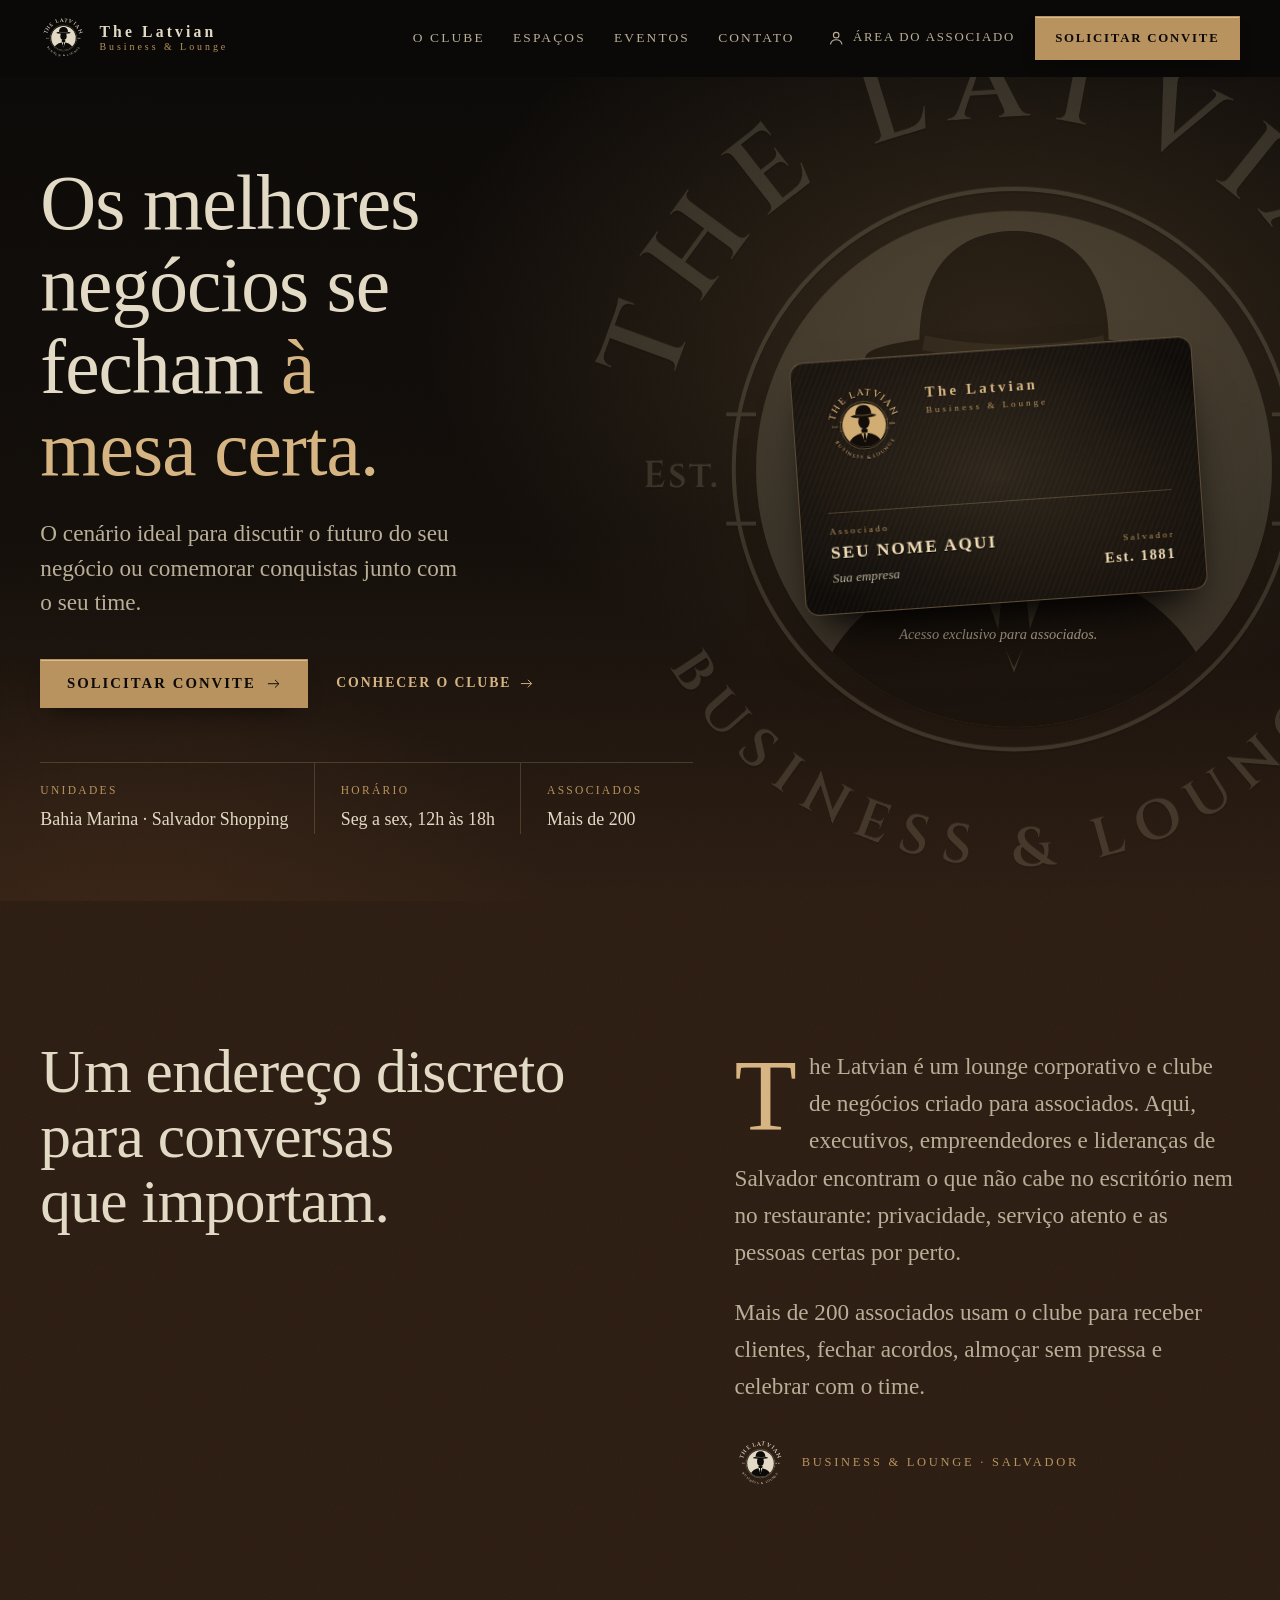
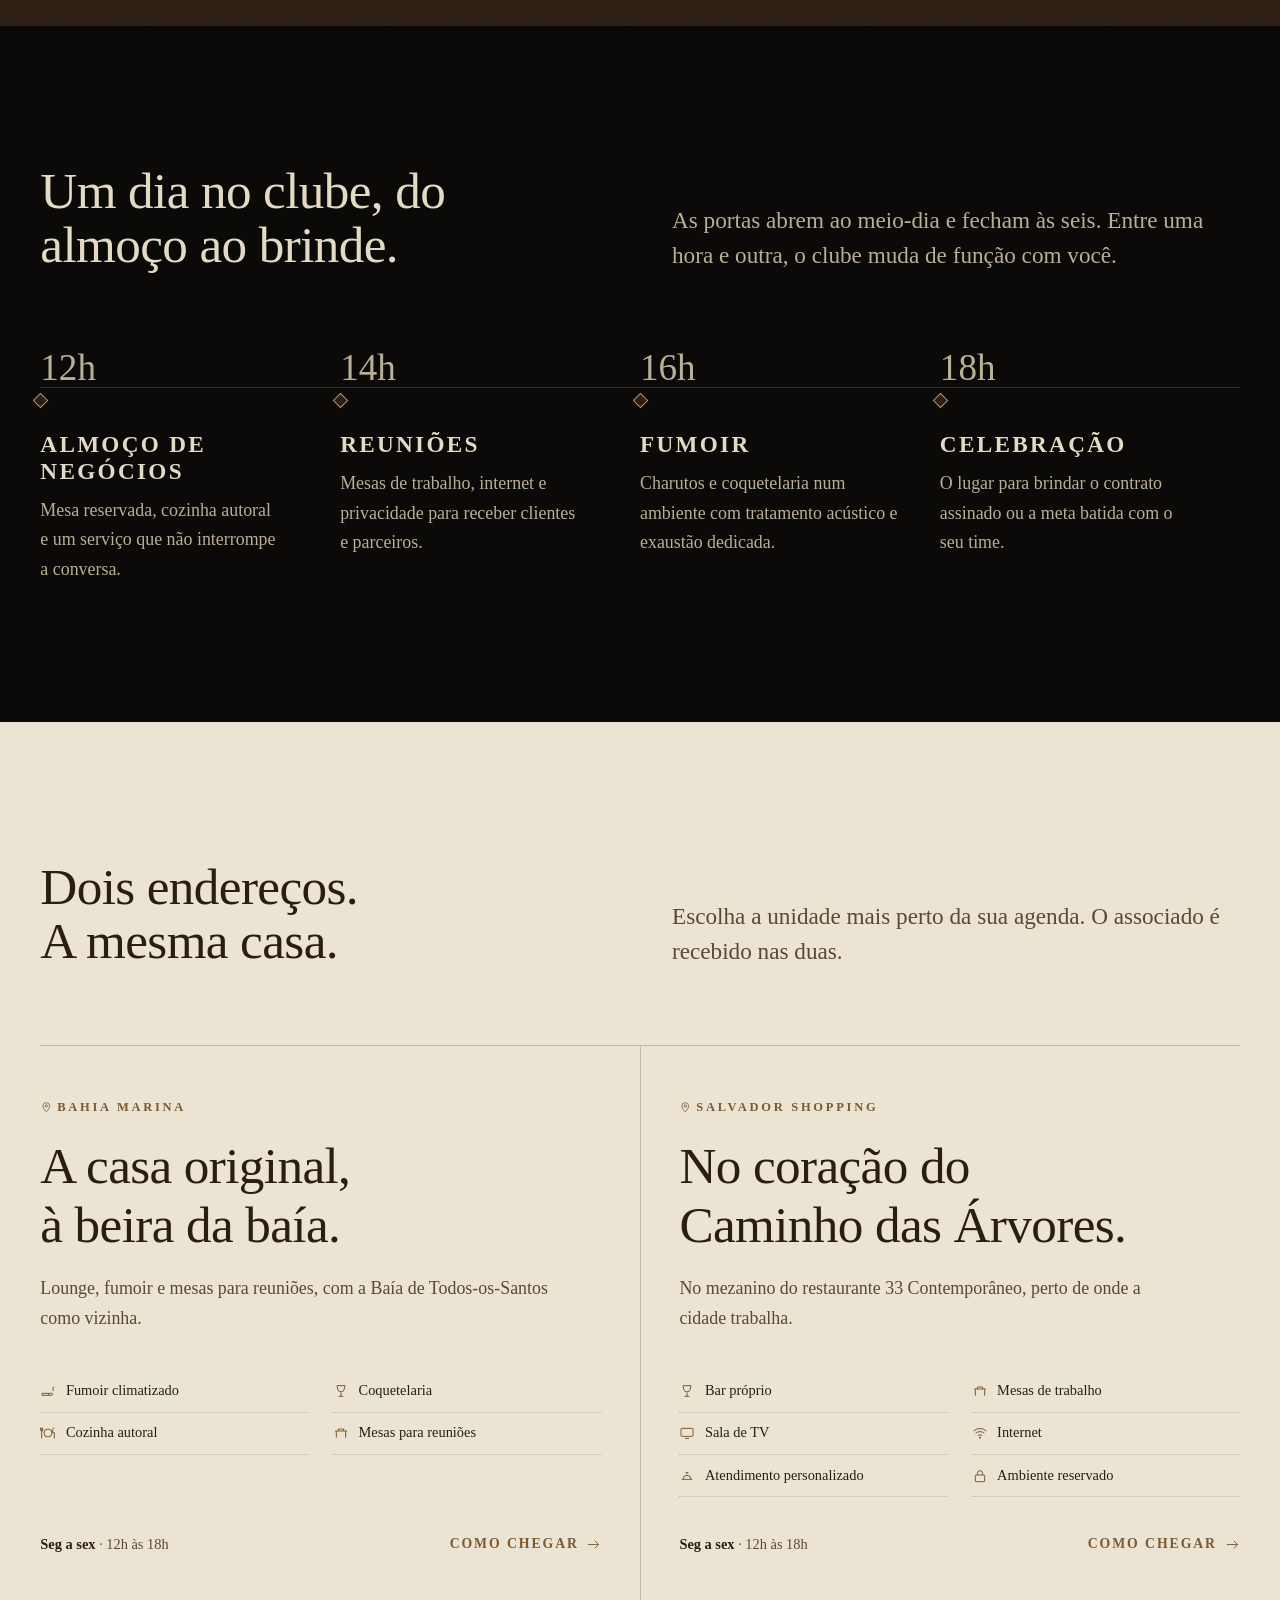
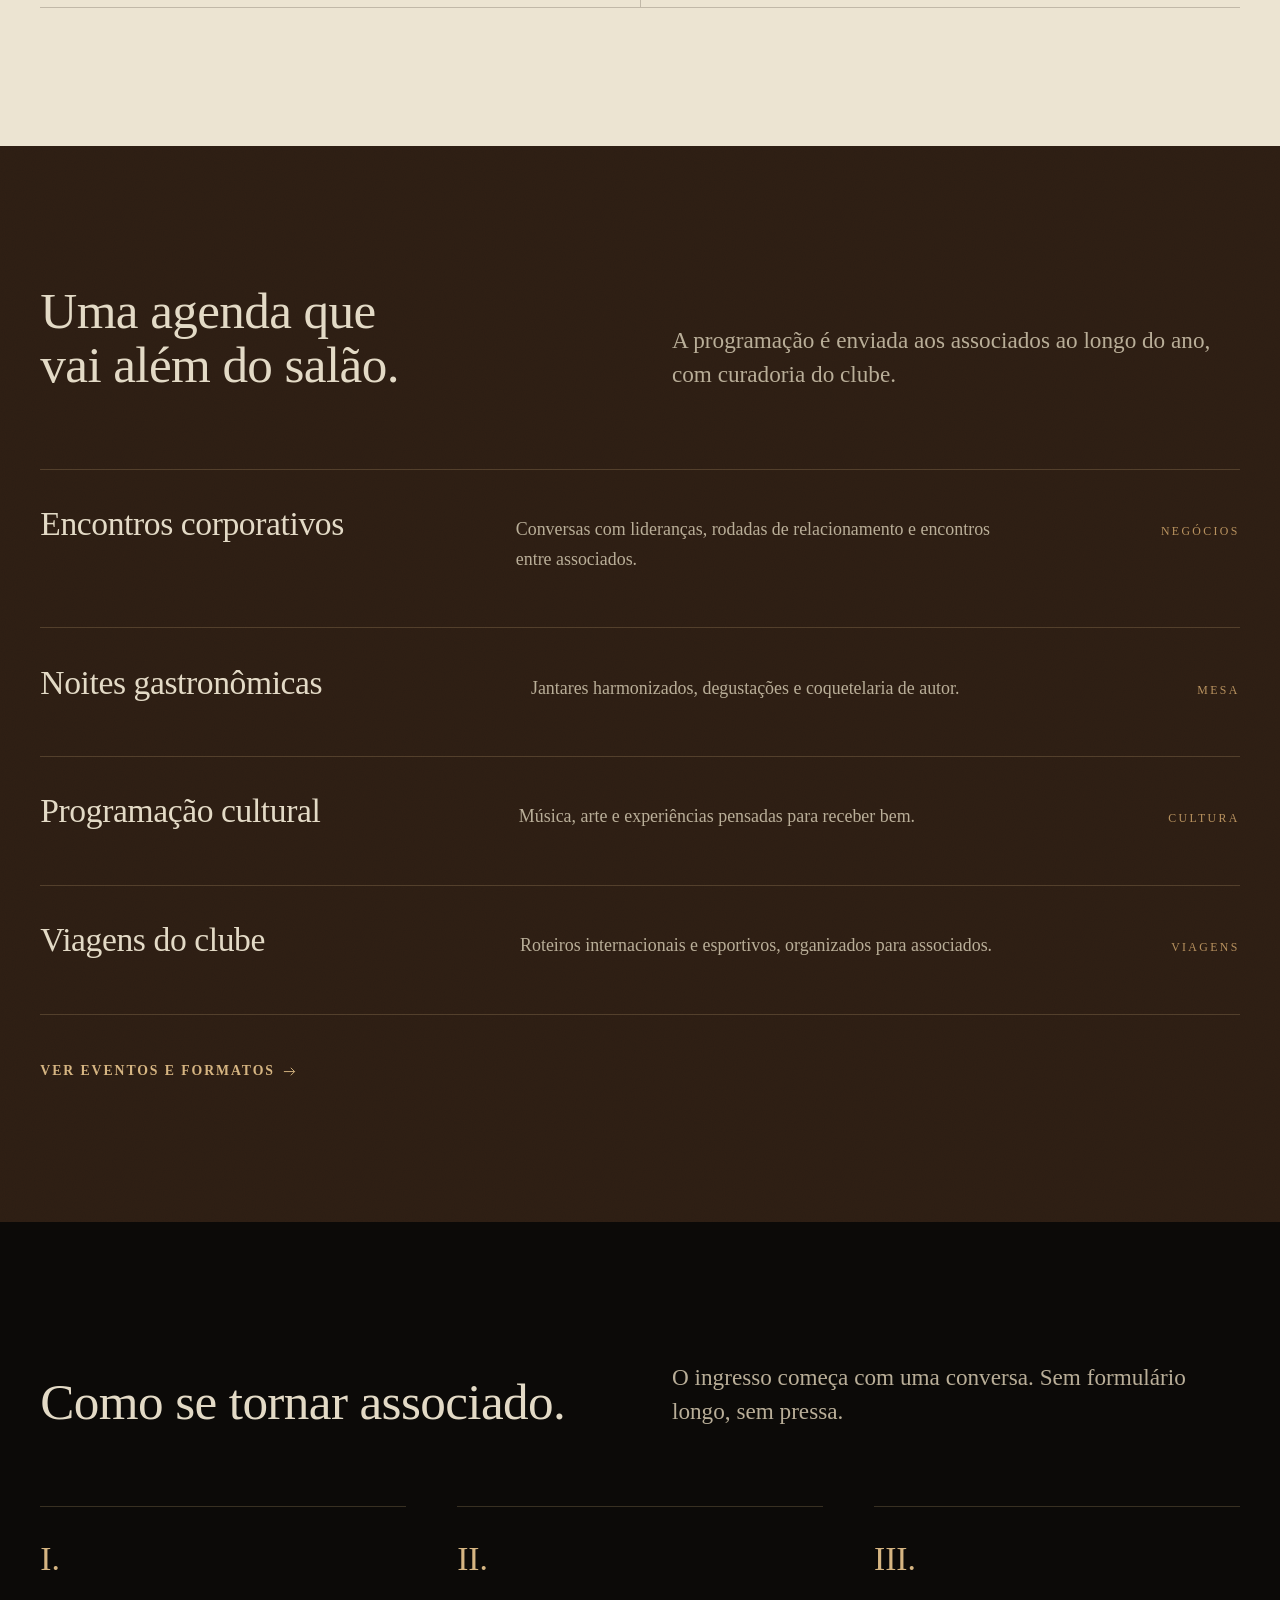
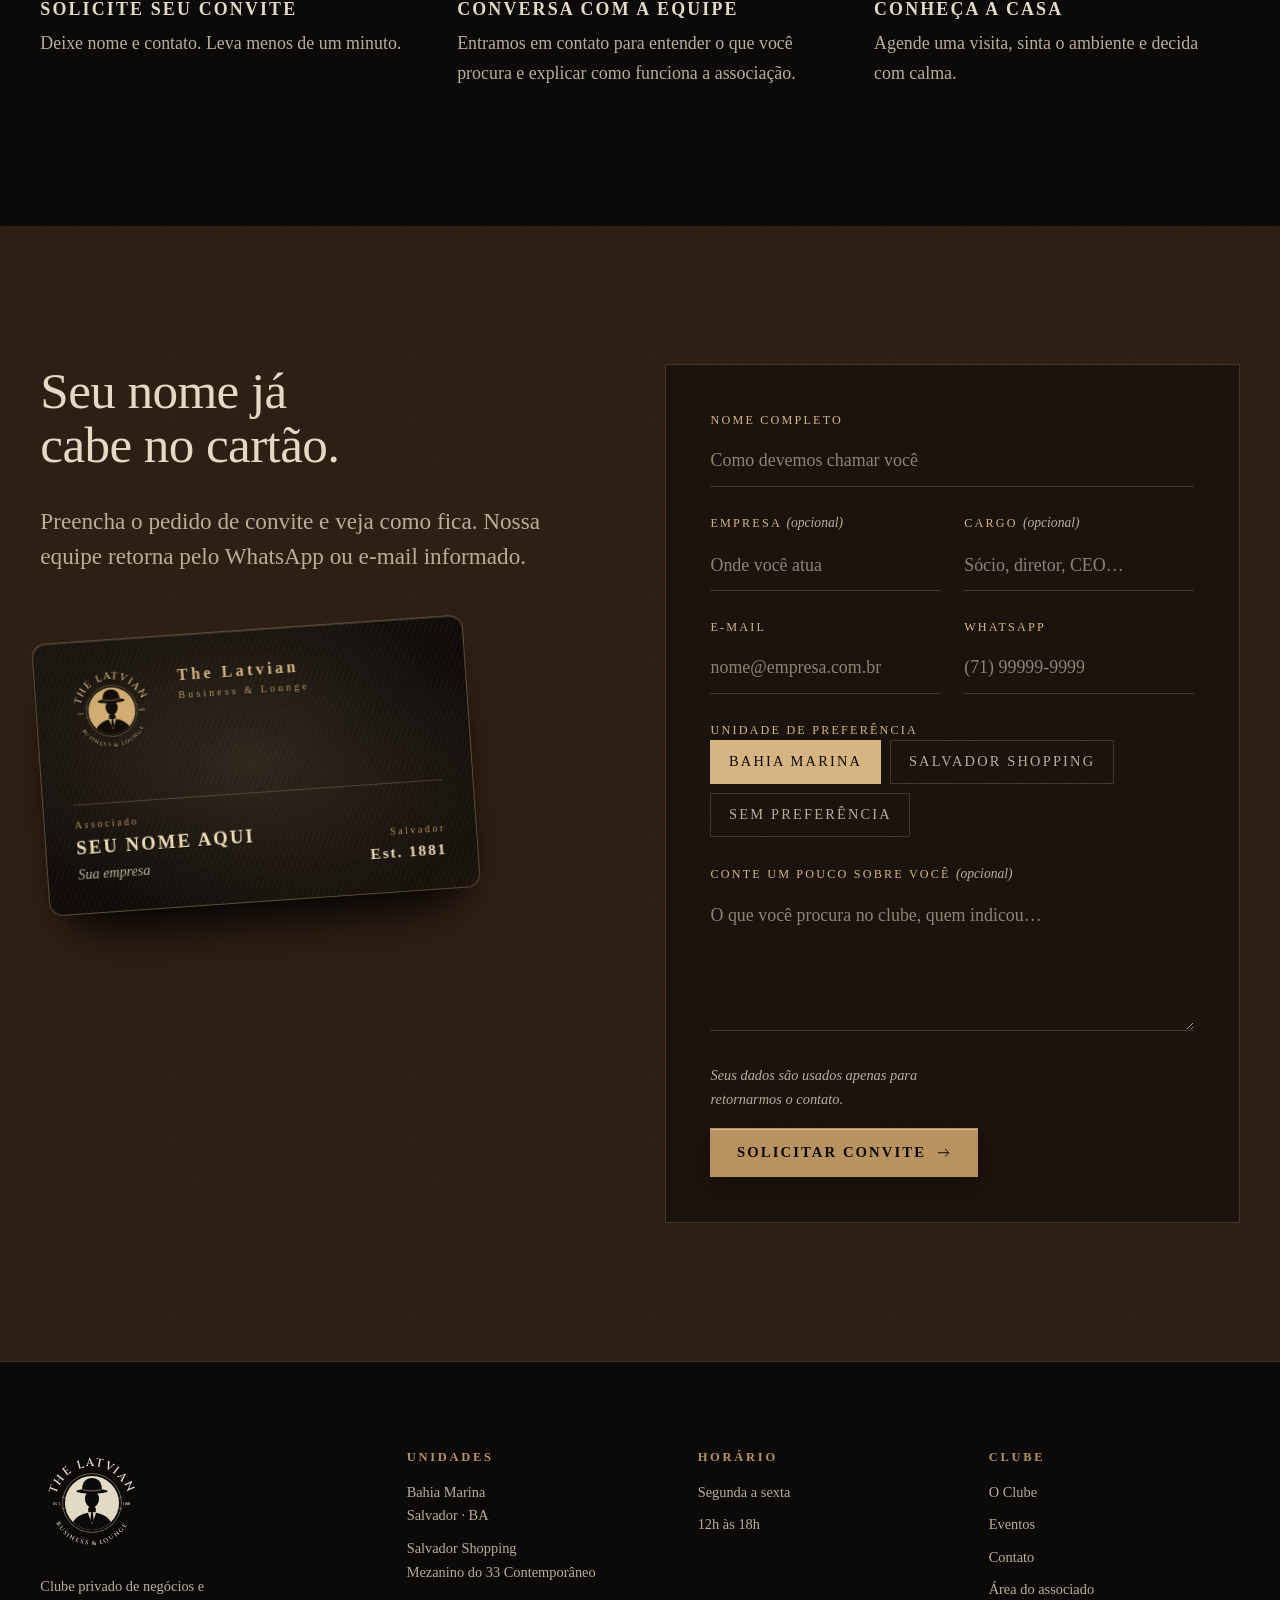
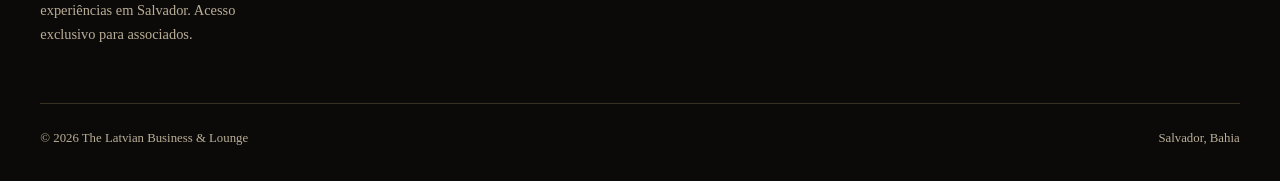
==== site/index.html @ c06d7a4c "Redesign completo do site The Latvian Site estático em site/ (Início, O Clube, Eventos, Contato, 404" ====
<!doctype html>
<html lang="pt-BR">
<head>
<meta charset="utf-8">
<meta name="viewport" content="width=device-width, initial-scale=1">
<title>The Latvian — Business & Lounge | Clube de negócios em Salvador</title>
<meta name="description" content="Clube privado de negócios e experiências em Salvador. Reuniões, almoços, fumoir e eventos com curadoria, na Bahia Marina e no Salvador Shopping.">
<meta name="theme-color" content="#0c0a08">
<meta property="og:title" content="The Latvian — Business & Lounge | Clube de negócios em Salvador">
<meta property="og:description" content="Clube privado de negócios e experiências em Salvador. Reuniões, almoços, fumoir e eventos com curadoria, na Bahia Marina e no Salvador Shopping.">
<meta property="og:type" content="website">
<meta property="og:locale" content="pt_BR">
<link rel="icon" href="assets/img/favicon.svg" type="image/svg+xml">
<link rel="preload" href="assets/fonts/libre-caslon-display-latin-400-normal.woff2" as="font" type="font/woff2" crossorigin>
<link rel="preload" href="assets/fonts/libre-caslon-text-latin-400-normal.woff2" as="font" type="font/woff2" crossorigin>
<link rel="preload" href="assets/fonts/cinzel-latin-500-normal.woff2" as="font" type="font/woff2" crossorigin>
<link rel="stylesheet" href="assets/css/style.css">
<script src="assets/js/main.js" defer></script>
</head>
<body data-page="inicio">
<a class="skip-link" href="#conteudo">Pular para o conteúdo</a>
<header class="site-header">
  <div class="wrap">
    <a class="brand" href="index.html" aria-label="The Latvian — página inicial">
      <img src="assets/img/emblem.svg" alt="" width="46" height="46">
      <span>The Latvian<small>Business &amp; Lounge</small></span>
    </a>
    <nav class="nav" aria-label="Principal">
      <a href="clube.html">O Clube</a>
      <a href="clube.html#espacos">Espaços</a>
      <a href="eventos.html">Eventos</a>
      <a href="contato.html">Contato</a>
    </nav>
    <div class="header-actions">
      <a class="member-link" href="contato.html?assunto=associado" data-member-link><svg viewBox="0 0 24 24" fill="none" stroke="currentColor" stroke-width="1.5" aria-hidden="true"><circle cx="12" cy="8" r="3.6"/><path d="M4.5 20c.8-3.8 3.8-6 7.5-6s6.7 2.2 7.5 6"/></svg>Área do associado</a>
      <a class="btn" href="index.html#convite">Solicitar convite</a>
    </div>
    <button class="menu-toggle" type="button" aria-controls="mobile-menu" aria-expanded="false" data-menu-open><svg viewBox="0 0 24 24" fill="none" stroke="currentColor" stroke-width="1.5" aria-hidden="true"><path d="M3 7h18M3 12h18M3 17h18"/></svg><span class="visually-hidden">Abrir menu</span></button>
  </div>
</header>
<div class="mobile-menu" id="mobile-menu" role="dialog" aria-modal="true" aria-label="Menu" hidden>
  <div class="mobile-menu__top">
    <a class="brand" href="index.html"><img src="assets/img/emblem.svg" alt="" width="46" height="46"><span>The Latvian<small>Business &amp; Lounge</small></span></a>
    <button class="menu-toggle" type="button" style="display:inline-flex" data-menu-close><svg viewBox="0 0 24 24" fill="none" stroke="currentColor" stroke-width="1.5" aria-hidden="true"><path d="M5 5l14 14M19 5L5 19"/></svg><span class="visually-hidden">Fechar menu</span></button>
  </div>
  <nav aria-label="Principal (móvel)">
    <a href="index.html" aria-current="page">Início</a>
    <a href="clube.html">O Clube</a>
    <a href="clube.html#espacos">Espaços</a>
    <a href="eventos.html">Eventos</a>
    <a href="contato.html">Contato</a>
  </nav>
  <a class="btn" href="index.html#convite">Solicitar convite</a>
  <a class="member-link" href="contato.html?assunto=associado" data-member-link><svg viewBox="0 0 24 24" fill="none" stroke="currentColor" stroke-width="1.5" aria-hidden="true"><circle cx="12" cy="8" r="3.6"/><path d="M4.5 20c.8-3.8 3.8-6 7.5-6s6.7 2.2 7.5 6"/></svg>Área do associado</a>
</div>
<main id="conteudo">

<section class="hero grain" aria-labelledby="hero-title">
  <img class="hero__seal" src="assets/img/emblem.svg" alt="" width="992" height="992">
  <div class="wrap">
    <div>
      <h1 id="hero-title">Os melhores negócios se fecham <em>à mesa certa.</em></h1>
      <p class="hero__lede">O cenário ideal para discutir o futuro do seu negócio ou comemorar conquistas junto com o seu time.</p>
      <div class="hero__actions">
        <a class="btn" href="#convite">Solicitar convite <svg viewBox="0 0 24 24" fill="none" stroke="currentColor" stroke-width="1.5" aria-hidden="true"><path d="M3 12h17M14 6l6 6-6 6"/></svg></a>
        <a class="link-arrow" href="clube.html">Conhecer o clube <svg viewBox="0 0 24 24" fill="none" stroke="currentColor" stroke-width="1.5" aria-hidden="true"><path d="M3 12h17M14 6l6 6-6 6"/></svg></a>
      </div>
      <dl class="facts">
        <div><dt>Unidades</dt><dd>Bahia Marina · Salvador Shopping</dd></div>
        <div><dt>Horário</dt><dd>Seg a sex, 12h às 18h</dd></div>
        <div><dt>Associados</dt><dd>Mais de 200</dd></div>
      </dl>
    </div>
    <figure class="hero__object">
      <div class="card-stage">
  <div class="member-card" aria-hidden="true">
    <div class="member-card__inner">
      <img class="member-card__emblem" src="assets/img/emblem-brass.svg" alt="" width="120" height="120">
      <div class="member-card__house">The Latvian<small>Business &amp; Lounge</small></div>
      <div class="member-card__holder">
        <div>
          <span class="member-card__label">Associado</span>
          <span class="member-card__name">Seu nome aqui</span>
          <span class="member-card__company">Sua empresa</span>
        </div>
        <div class="member-card__since"><span class="member-card__label">Salvador</span><strong>Est. 1881</strong></div>
      </div>
    </div>
  </div>
</div>
      <figcaption>Acesso exclusivo para associados.</figcaption>
    </figure>
  </div>
</section>

<section class="section tobacco grain" aria-labelledby="clube-title">
  <div class="wrap manifesto reveal">
    <h2 id="clube-title">Um endereço discreto para conversas que importam.</h2>
    <div class="manifesto__body">
      <p>The Latvian é um lounge corporativo e clube de negócios criado para associados. Aqui, executivos, empreendedores e lideranças de Salvador encontram o que não cabe no escritório nem no restaurante: privacidade, serviço atento e as pessoas certas por perto.</p>
      <p>Mais de 200 associados usam o clube para receber clientes, fechar acordos, almoçar sem pressa e celebrar com o time.</p>
      <div class="manifesto__sign"><img src="assets/img/emblem.svg" alt="" width="52" height="52">Business &amp; Lounge · Salvador</div>
    </div>
  </div>
</section>

<section class="section day" aria-labelledby="dia-title">
  <div class="wrap">
    <div class="section-head reveal">
      <h2 id="dia-title">Um dia no clube, do almoço ao brinde.</h2>
      <p>As portas abrem ao meio-dia e fecham às seis. Entre uma hora e outra, o clube muda de função com você.</p>
    </div>
    <ol class="day__ruler">
      <li class="day__hour">
        <span class="day__time">12h</span><span class="day__tick" aria-hidden="true"></span>
        <h3>Almoço de negócios</h3>
        <p>Mesa reservada, cozinha autoral e um serviço que não interrompe a conversa.</p>
      </li>
      <li class="day__hour">
        <span class="day__time">14h</span><span class="day__tick" aria-hidden="true"></span>
        <h3>Reuniões</h3>
        <p>Mesas de trabalho, internet e privacidade para receber clientes e parceiros.</p>
      </li>
      <li class="day__hour">
        <span class="day__time">16h</span><span class="day__tick" aria-hidden="true"></span>
        <h3>Fumoir</h3>
        <p>Charutos e coquetelaria num ambiente com tratamento acústico e exaustão dedicada.</p>
      </li>
      <li class="day__hour">
        <span class="day__time">18h</span><span class="day__tick" aria-hidden="true"></span>
        <h3>Celebração</h3>
        <p>O lugar para brindar o contrato assinado ou a meta batida com o seu time.</p>
      </li>
    </ol>
  </div>
</section>

<section class="section paper" id="espacos" aria-labelledby="espacos-title">
  <div class="wrap">
    <div class="section-head reveal">
      <h2 id="espacos-title">Dois endereços. A mesma casa.</h2>
      <p>Escolha a unidade mais perto da sua agenda. O associado é recebido nas duas.</p>
    </div>
    <div class="venues reveal">
      <article class="venue">
        <span class="venue__place"><svg viewBox="0 0 24 24" fill="none" stroke="currentColor" stroke-width="1.5" aria-hidden="true" style="display:inline;width:1em;vertical-align:-.15em;margin-right:.35em"><path d="M12 21s-6.5-6.2-6.5-11.3a6.5 6.5 0 0113 0C18.5 14.8 12 21 12 21z"/><circle cx="12" cy="9.7" r="2.3"/></svg>Bahia Marina</span>
        <h3>A casa original, à beira da baía.</h3>
        <p>Lounge, fumoir e mesas para reuniões, com a Baía de Todos-os-Santos como vizinha.</p>
        <ul>
          <li><svg viewBox="0 0 24 24" fill="none" stroke="currentColor" stroke-width="1.5" aria-hidden="true"><path d="M3 15.5h14.5a1.5 1.5 0 010 3H3z"/><path d="M13 15.5v3M20.5 12c0-1.5-1.5-1.8-1.5-3.2S20.5 7 20.5 5.5"/></svg>Fumoir climatizado</li>
          <li><svg viewBox="0 0 24 24" fill="none" stroke="currentColor" stroke-width="1.5" aria-hidden="true"><path d="M6 4h12l-1.2 5.5a4.9 4.9 0 01-9.6 0z"/><path d="M12 14.5V20M8.5 20h7"/></svg>Coquetelaria</li>
          <li><svg viewBox="0 0 24 24" fill="none" stroke="currentColor" stroke-width="1.5" aria-hidden="true"><circle cx="12" cy="12" r="6"/><path d="M2.5 4v6.5M2.5 10.5V20M1 4v4a1.5 1.5 0 003 0V4M21.5 4c-1.6 0-2.5 2-2.5 5v2.5h2.5V20"/></svg>Cozinha autoral</li>
          <li><svg viewBox="0 0 24 24" fill="none" stroke="currentColor" stroke-width="1.5" aria-hidden="true"><path d="M3 9h18M5 9v10M19 9v10M8 9V6h8v3"/></svg>Mesas para reuniões</li>
        </ul>
        <div class="venue__meta">
          <span class="venue__hours"><strong>Seg a sex</strong> · 12h às 18h</span>
          <a class="link-arrow" href="https://www.google.com/maps/search/?api=1&amp;query=Bahia+Marina+Salvador" target="_blank" rel="noopener">Como chegar <svg viewBox="0 0 24 24" fill="none" stroke="currentColor" stroke-width="1.5" aria-hidden="true"><path d="M3 12h17M14 6l6 6-6 6"/></svg></a>
        </div>
      </article>
      <article class="venue">
        <span class="venue__place"><svg viewBox="0 0 24 24" fill="none" stroke="currentColor" stroke-width="1.5" aria-hidden="true" style="display:inline;width:1em;vertical-align:-.15em;margin-right:.35em"><path d="M12 21s-6.5-6.2-6.5-11.3a6.5 6.5 0 0113 0C18.5 14.8 12 21 12 21z"/><circle cx="12" cy="9.7" r="2.3"/></svg>Salvador Shopping</span>
        <h3>No coração do Caminho das Árvores.</h3>
        <p>No mezanino do restaurante 33 Contemporâneo, perto de onde a cidade trabalha.</p>
        <ul>
          <li><svg viewBox="0 0 24 24" fill="none" stroke="currentColor" stroke-width="1.5" aria-hidden="true"><path d="M6 4h12l-1.2 5.5a4.9 4.9 0 01-9.6 0z"/><path d="M12 14.5V20M8.5 20h7"/></svg>Bar próprio</li>
          <li><svg viewBox="0 0 24 24" fill="none" stroke="currentColor" stroke-width="1.5" aria-hidden="true"><path d="M3 9h18M5 9v10M19 9v10M8 9V6h8v3"/></svg>Mesas de trabalho</li>
          <li><svg viewBox="0 0 24 24" fill="none" stroke="currentColor" stroke-width="1.5" aria-hidden="true"><rect x="3" y="5" width="18" height="12" rx="1"/><path d="M9 20h6"/></svg>Sala de TV</li>
          <li><svg viewBox="0 0 24 24" fill="none" stroke="currentColor" stroke-width="1.5" aria-hidden="true"><path d="M2.5 9a14 14 0 0119 0M5.5 12.5a9.5 9.5 0 0113 0M8.7 16a5 5 0 016.6 0"/><circle cx="12" cy="19" r=".9" fill="currentColor"/></svg>Internet</li>
          <li><svg viewBox="0 0 24 24" fill="none" stroke="currentColor" stroke-width="1.5" aria-hidden="true"><path d="M4 17h16M6 17a6 6 0 0112 0M12 9V7M10 7h4"/></svg>Atendimento personalizado</li>
          <li><svg viewBox="0 0 24 24" fill="none" stroke="currentColor" stroke-width="1.5" aria-hidden="true"><rect x="5" y="10.5" width="14" height="10" rx="1"/><path d="M8 10.5V8a4 4 0 018 0v2.5"/></svg>Ambiente reservado</li>
        </ul>
        <div class="venue__meta">
          <span class="venue__hours"><strong>Seg a sex</strong> · 12h às 18h</span>
          <a class="link-arrow" href="https://www.google.com/maps/search/?api=1&amp;query=Salvador+Shopping+33+Contempor%C3%A2neo" target="_blank" rel="noopener">Como chegar <svg viewBox="0 0 24 24" fill="none" stroke="currentColor" stroke-width="1.5" aria-hidden="true"><path d="M3 12h17M14 6l6 6-6 6"/></svg></a>
        </div>
      </article>
    </div>
  </div>
</section>

<section class="section tobacco grain" aria-labelledby="eventos-title">
  <div class="wrap">
    <div class="section-head reveal">
      <h2 id="eventos-title">Uma agenda que vai além do salão.</h2>
      <p>A programação é enviada aos associados ao longo do ano, com curadoria do clube.</p>
    </div>
    <ul class="programme reveal">
      <li><h3>Encontros corporativos</h3><p>Conversas com lideranças, rodadas de relacionamento e encontros entre associados.</p><span class="programme__mark">Negócios</span></li>
      <li><h3>Noites gastronômicas</h3><p>Jantares harmonizados, degustações e coquetelaria de autor.</p><span class="programme__mark">Mesa</span></li>
      <li><h3>Programação cultural</h3><p>Música, arte e experiências pensadas para receber bem.</p><span class="programme__mark">Cultura</span></li>
      <li><h3>Viagens do clube</h3><p>Roteiros internacionais e esportivos, organizados para associados.</p><span class="programme__mark">Viagens</span></li>
    </ul>
    <p style="margin-top:2.5rem"><a class="link-arrow" href="eventos.html">Ver eventos e formatos <svg viewBox="0 0 24 24" fill="none" stroke="currentColor" stroke-width="1.5" aria-hidden="true"><path d="M3 12h17M14 6l6 6-6 6"/></svg></a></p>
  </div>
</section>

<section class="section" aria-labelledby="associar-title">
  <div class="wrap">
    <div class="section-head reveal">
      <h2 id="associar-title">Como se tornar associado.</h2>
      <p>O ingresso começa com uma conversa. Sem formulário longo, sem pressa.</p>
    </div>
    <ol class="steps reveal">
      <li><h3>Solicite seu convite</h3><p>Deixe nome e contato. Leva menos de um minuto.</p></li>
      <li><h3>Conversa com a equipe</h3><p>Entramos em contato para entender o que você procura e explicar como funciona a associação.</p></li>
      <li><h3>Conheça a casa</h3><p>Agende uma visita, sinta o ambiente e decida com calma.</p></li>
    </ol>
  </div>
</section>

<section class="section tobacco grain" id="convite" aria-labelledby="form-title">
  <div class="wrap invite">
    <div class="invite__aside">
      <h2 id="form-title">Seu nome já cabe no cartão.</h2>
      <p>Preencha o pedido de convite e veja como fica. Nossa equipe retorna pelo WhatsApp ou e-mail informado.</p>
      <div class="card-stage">
  <div class="member-card" aria-hidden="true">
    <div class="member-card__inner">
      <img class="member-card__emblem" src="assets/img/emblem-brass.svg" alt="" width="120" height="120">
      <div class="member-card__house">The Latvian<small>Business &amp; Lounge</small></div>
      <div class="member-card__holder">
        <div>
          <span class="member-card__label">Associado</span>
          <span class="member-card__name" data-card-name>Seu nome aqui</span>
          <span class="member-card__company" data-card-company>Sua empresa</span>
        </div>
        <div class="member-card__since"><span class="member-card__label">Salvador</span><strong>Est. 1881</strong></div>
      </div>
    </div>
  </div>
</div>
    </div>
    <form class="form" data-invite-form  novalidate aria-labelledby="form-title">
        <div class="field field--full">
          <label for="f-nome">Nome completo</label>
          <input id="f-nome" name="nome" type="text" autocomplete="name" required maxlength="80" placeholder="Como devemos chamar você" aria-describedby="e-nome">
          <p class="field__error" id="e-nome" aria-live="polite"></p>
        </div>
        <div class="field">
          <label for="f-empresa">Empresa <span class="optional">(opcional)</span></label>
          <input id="f-empresa" name="empresa" type="text" autocomplete="organization" maxlength="80" placeholder="Onde você atua" aria-describedby="e-empresa">
          <p class="field__error" id="e-empresa" aria-live="polite"></p>
        </div>
        <div class="field">
          <label for="f-cargo">Cargo <span class="optional">(opcional)</span></label>
          <input id="f-cargo" name="cargo" type="text" autocomplete="organization-title" maxlength="60" placeholder="Sócio, diretor, CEO…" aria-describedby="e-cargo">
          <p class="field__error" id="e-cargo" aria-live="polite"></p>
        </div>
        <div class="field">
          <label for="f-email">E-mail</label>
          <input id="f-email" name="email" type="email" autocomplete="email" required maxlength="120" placeholder="nome@empresa.com.br" aria-describedby="e-email">
          <p class="field__error" id="e-email" aria-live="polite"></p>
        </div>
        <div class="field">
          <label for="f-whatsapp">WhatsApp</label>
          <input id="f-whatsapp" name="whatsapp" type="tel" inputmode="tel" autocomplete="tel-national" required placeholder="(71) 99999-9999" aria-describedby="e-whatsapp">
          <p class="field__error" id="e-whatsapp" aria-live="polite"></p>
        </div>
        
        <fieldset class="field field--full choices">
          <legend>Unidade de preferência</legend>
          <div class="choices__row">
            <label class="choice"><input type="radio" name="unidade" value="Bahia Marina" checked><span>Bahia Marina</span></label>
            <label class="choice"><input type="radio" name="unidade" value="Salvador Shopping"><span>Salvador Shopping</span></label>
            <label class="choice"><input type="radio" name="unidade" value="Sem preferência"><span>Sem preferência</span></label>
          </div>
        </fieldset>
        <div class="field field--full">
          <label for="f-mensagem">Conte um pouco sobre você <span class="optional">(opcional)</span></label>
          <textarea id="f-mensagem" name="mensagem" rows="4" maxlength="1200" placeholder="O que você procura no clube, quem indicou…"></textarea>
        </div>
        <p class="form__status" role="status" tabindex="-1" hidden></p>
        <div class="form__foot">
          <p class="form__note">Seus dados são usados apenas para retornarmos o contato.</p>
          <button class="btn" type="submit"><span>Solicitar convite</span><svg viewBox="0 0 24 24" fill="none" stroke="currentColor" stroke-width="1.5" aria-hidden="true"><path d="M3 12h17M14 6l6 6-6 6"/></svg></button>
        </div>
      </form>
  </div>
</section>
</main>
<footer class="site-footer">
  <div class="wrap">
    <div class="footer-grid">
      <div class="footer-brand">
        <img src="assets/img/emblem.svg" alt="The Latvian — Business &amp; Lounge" width="104" height="104">
        <p>Clube privado de negócios e experiências em Salvador. Acesso exclusivo para associados.</p>
      </div>
      <div>
        <h2>Unidades</h2>
        <ul>
          <li>Bahia Marina<br>Salvador · BA</li>
          <li>Salvador Shopping<br>Mezanino do 33 Contemporâneo</li>
        </ul>
      </div>
      <div>
        <h2>Horário</h2>
        <ul>
          <li>Segunda a sexta</li>
          <li>12h às 18h</li>
        </ul>
      </div>
      <div>
        <h2>Clube</h2>
        <ul>
          <li><a href="clube.html">O Clube</a></li>
          <li><a href="eventos.html">Eventos</a></li>
          <li><a href="contato.html">Contato</a></li>
          <li><a href="contato.html?assunto=associado" data-member-link>Área do associado</a></li>
        </ul>
      </div>
    </div>
    <div class="footer-base">
      <span>© <span data-year>2026</span> The Latvian Business &amp; Lounge</span>
      <span>Salvador, Bahia</span>
    </div>
  </div>
</footer>
</body>
</html>
---- site/assets/css/style.css ----
/* The Latvian — Business & Lounge
   Sistema visual: noite de tabaco, latão e marfim. */

@font-face { font-family: "Caslon Display"; src: url("../fonts/libre-caslon-display-latin-400-normal.woff2") format("woff2"); font-weight: 400; font-display: swap; }
@font-face { font-family: "Caslon Text"; src: url("../fonts/libre-caslon-text-latin-400-normal.woff2") format("woff2"); font-weight: 400; font-display: swap; }
@font-face { font-family: "Caslon Text"; src: url("../fonts/libre-caslon-text-latin-400-italic.woff2") format("woff2"); font-weight: 400; font-style: italic; font-display: swap; }
@font-face { font-family: "Caslon Text"; src: url("../fonts/libre-caslon-text-latin-700-normal.woff2") format("woff2"); font-weight: 700; font-display: swap; }
@font-face { font-family: "Cinzel"; src: url("../fonts/cinzel-latin-500-normal.woff2") format("woff2"); font-weight: 500; font-display: swap; }
@font-face { font-family: "Cinzel"; src: url("../fonts/cinzel-latin-600-normal.woff2") format("woff2"); font-weight: 600; font-display: swap; }

:root {
  /* Superfícies */
  --night: #0c0a08;
  --night-2: #15110d;
  --tobacco: #2b1d13;
  --leather: #3a2618;
  --paper: #ece4d2;
  --paper-2: #e2d7c0;

  /* Metal e marfim */
  --brass: #b8925f;
  --brass-hi: #d6b582;
  --brass-ink: #7a5a32;   /* latão sobre papel (contraste AA) */
  --ivory: #e3dac6;
  --ivory-dim: #b9ae98;
  --sepia: #2a1d13;       /* tinta sobre papel */
  --sepia-dim: #5b4836;

  --line-dark: rgba(214, 181, 130, .22);
  --line-paper: rgba(42, 29, 19, .22);
  --danger: #e2876b;
  --danger-paper: #9c3a1f;

  /* Tipografia */
  --display: "Caslon Display", "Libre Caslon Display", Georgia, serif;
  --text: "Caslon Text", "Libre Caslon Text", Georgia, serif;
  --caps: "Cinzel", "Trajan Pro", Georgia, serif;

  --step--1: clamp(.84rem, .82rem + .1vw, .9rem);
  --step-0: clamp(1.02rem, .98rem + .2vw, 1.12rem);
  --step-1: clamp(1.2rem, 1.1rem + .45vw, 1.45rem);
  --step-2: clamp(1.5rem, 1.3rem + 1vw, 2.1rem);
  --step-3: clamp(2rem, 1.6rem + 2vw, 3.2rem);
  --step-4: clamp(2.6rem, 1.8rem + 3.8vw, 5.4rem);

  /* Espaço */
  --gutter: clamp(1rem, .6rem + 2.4vw, 3rem);
  --section: clamp(4.5rem, 3rem + 7vw, 9.5rem);
  --wrap: 78rem;

  --ease-out: cubic-bezier(.16, 1, .3, 1);
}

*, *::before, *::after { box-sizing: border-box; }
html { -webkit-text-size-adjust: 100%; text-size-adjust: 100%; scroll-behavior: smooth; scroll-padding-top: 6rem; }
@media (prefers-reduced-motion: reduce) { html { scroll-behavior: auto; } }

body {
  margin: 0;
  background: var(--night);
  color: var(--ivory);
  font-family: var(--text);
  font-size: var(--step-0);
  line-height: 1.65;
  font-variant-numeric: oldstyle-nums proportional-nums;
  -webkit-font-smoothing: antialiased;
  text-rendering: optimizeLegibility;
}

img, svg { display: block; max-width: 100%; }
img { height: auto; }
a { color: inherit; text-decoration-color: var(--brass); text-underline-offset: .22em; text-decoration-thickness: 1px; }
a:hover { color: var(--brass-hi); }
::selection { background: var(--brass); color: var(--night); }
:focus-visible { outline: 2px solid var(--brass-hi); outline-offset: 3px; }
.paper :focus-visible { outline-color: var(--brass-ink); }

html { scrollbar-color: var(--leather) var(--night); }
::-webkit-scrollbar { width: 12px; }
::-webkit-scrollbar-track { background: var(--night); }
::-webkit-scrollbar-thumb { background: var(--leather); border: 3px solid var(--night); border-radius: 6px; }

h1, h2, h3 { font-family: var(--display); font-weight: 400; line-height: 1.06; letter-spacing: -.012em; margin: 0; text-wrap: balance; }
h1 { font-size: var(--step-4); }
h2 { font-size: var(--step-3); }
h3 { font-size: var(--step-2); line-height: 1.15; }
p { margin: 0 0 1em; max-width: 64ch; text-wrap: pretty; }
p:last-child { margin-bottom: 0; }

.wrap { width: min(100% - 2 * var(--gutter), var(--wrap)); margin-inline: auto; }
.visually-hidden { position: absolute !important; width: 1px; height: 1px; overflow: hidden; clip: rect(0 0 0 0); white-space: nowrap; }

.skip-link { position: absolute; left: 1rem; top: -4rem; z-index: 100; background: var(--brass); color: var(--night); padding: .7rem 1rem; font-family: var(--caps); font-weight: 600; text-decoration: none; }
.skip-link:focus { top: 1rem; }

/* Superfícies de material ----------------------------------------- */
.grain { position: relative; isolation: isolate; }
.grain::before {
  content: ""; position: absolute; inset: 0; z-index: -1; pointer-events: none; opacity: .5; mix-blend-mode: overlay;
  background-image: url("data:image/svg+xml,%3Csvg xmlns='http://www.w3.org/2000/svg' width='240' height='240'%3E%3Cfilter id='n'%3E%3CfeTurbulence type='fractalNoise' baseFrequency='.9' numOctaves='2' stitchTiles='stitch'/%3E%3CfeColorMatrix values='0 0 0 0 .5  0 0 0 0 .4  0 0 0 0 .3  0 0 0 .55 0'/%3E%3C/filter%3E%3Crect width='100%25' height='100%25' filter='url(%23n)'/%3E%3C/svg%3E");
}
.tobacco { background: var(--tobacco); }
.paper { background: var(--paper); color: var(--sepia); }
.paper a { text-decoration-color: var(--brass-ink); }
.paper a:hover { color: var(--brass-ink); }
.paper ::selection { background: var(--sepia); color: var(--paper); }

/* Filete de latão */
.rule { border: 0; height: 1px; margin: 0; background: linear-gradient(90deg, transparent, var(--brass) 12%, var(--brass) 88%, transparent); opacity: .55; }

/* Botões ------------------------------------------------------------ */
.btn {
  --bg: var(--brass); --fg: var(--night);
  display: inline-flex; align-items: center; justify-content: center; gap: .7em;
  min-height: 3.1rem; padding: .85rem 1.6rem;
  font-family: var(--caps); font-weight: 600; font-size: .92rem; letter-spacing: .14em; text-transform: uppercase; line-height: 1;
  color: var(--fg); background: var(--bg); border: 1px solid var(--bg);
  text-decoration: none; cursor: pointer;
  box-shadow: inset 0 1px 0 rgba(255, 240, 210, .45), 0 10px 24px -14px rgba(0, 0, 0, .9);
  transition: background-color .25s var(--ease-out), color .25s var(--ease-out), transform .25s var(--ease-out), box-shadow .25s var(--ease-out);
}
.btn:hover { --bg: var(--brass-hi); color: var(--night); transform: translateY(-1px); }
.btn:active { transform: translateY(0); }
.btn[disabled], .btn[aria-busy="true"] { opacity: .6; cursor: progress; transform: none; }
.btn--ghost { --bg: transparent; --fg: var(--ivory); border-color: var(--line-dark); box-shadow: none; }
.btn--ghost:hover { --bg: transparent; color: var(--brass-hi); border-color: var(--brass); }
.paper .btn { --bg: var(--sepia); --fg: var(--paper); box-shadow: 0 10px 24px -16px rgba(42, 29, 19, .8); }
.paper .btn:hover { --bg: var(--brass-ink); color: var(--paper); }
.btn svg { width: 1.05em; height: 1.05em; flex: none; }

.link-arrow { display: inline-flex; align-items: center; gap: .55em; font-family: var(--caps); font-weight: 600; font-size: .86rem; letter-spacing: .14em; text-transform: uppercase; text-decoration: none; color: var(--brass-hi); }
.paper .link-arrow { color: var(--brass-ink); }
.link-arrow svg { width: 1.1em; transition: transform .3s var(--ease-out); }
.link-arrow:hover svg { transform: translateX(4px); }

/* Cabeçalho --------------------------------------------------------- */
.site-header {
  position: sticky; top: 0; z-index: 50;
  background: rgba(12, 10, 8, .82);
  backdrop-filter: saturate(1.2) blur(12px); -webkit-backdrop-filter: saturate(1.2) blur(12px);
  border-bottom: 1px solid transparent;
  transition: border-color .3s, background-color .3s;
}
.site-header.is-scrolled { border-bottom-color: var(--line-dark); background: rgba(12, 10, 8, .94); }
.site-header .wrap { display: flex; align-items: center; gap: 2rem; min-height: 4.75rem; }
.brand { display: flex; align-items: center; gap: .8rem; text-decoration: none; color: var(--ivory); flex: none; }
.brand img { width: 2.9rem; height: 2.9rem; }
.brand span { font-family: var(--caps); font-weight: 600; letter-spacing: .2em; font-size: .98rem; line-height: 1.15; }
.brand small { display: block; font-weight: 500; font-size: .62rem; letter-spacing: .3em; color: var(--brass); }

.nav { display: flex; align-items: center; gap: clamp(1rem, 2.2vw, 2.25rem); margin-left: auto; }
.nav a { font-family: var(--caps); font-weight: 500; font-size: .84rem; letter-spacing: .16em; text-transform: uppercase; text-decoration: none; color: var(--ivory-dim); padding: .6rem 0; position: relative; }
.nav a::after { content: ""; position: absolute; left: 0; right: 0; bottom: .3rem; height: 1px; background: var(--brass); transform: scaleX(0); transform-origin: left; transition: transform .35s var(--ease-out); }
.nav a:hover, .nav a[aria-current="page"] { color: var(--ivory); }
.nav a:hover::after, .nav a[aria-current="page"]::after { transform: scaleX(1); }
.header-actions { display: flex; align-items: center; gap: 1.25rem; }
.member-link { display: inline-flex; align-items: center; gap: .5rem; font-family: var(--caps); font-weight: 500; font-size: .8rem; letter-spacing: .14em; text-transform: uppercase; text-decoration: none; color: var(--ivory-dim); white-space: nowrap; padding: .6rem 0; }
.member-link svg { width: 1.15rem; height: 1.15rem; }
.member-link:hover { color: var(--brass-hi); }
.header-actions .btn { min-height: 2.75rem; padding: .7rem 1.2rem; font-size: .8rem; }

.menu-toggle { display: none; margin-left: auto; background: none; border: 1px solid var(--line-dark); color: var(--ivory); width: 3rem; height: 3rem; align-items: center; justify-content: center; cursor: pointer; }
.menu-toggle svg { width: 1.4rem; height: 1.4rem; }

@media (max-width: 1080px) {
  .nav, .header-actions { display: none; }
  .menu-toggle { display: inline-flex; }
}

.mobile-menu { position: fixed; inset: 0; z-index: 60; background: var(--night); display: flex; flex-direction: column; padding: 1rem var(--gutter) 2rem; overflow-y: auto; }
.mobile-menu[hidden] { display: none; }
.mobile-menu__top { display: flex; align-items: center; justify-content: space-between; min-height: 3.75rem; }
.mobile-menu nav { display: flex; flex-direction: column; margin-top: 2.5rem; border-top: 1px solid var(--line-dark); }
.mobile-menu nav a { font-family: var(--display); font-size: 2.2rem; text-decoration: none; padding: .9rem 0; border-bottom: 1px solid var(--line-dark); }
.mobile-menu nav a[aria-current="page"] { color: var(--brass-hi); }
.mobile-menu .btn { margin-top: 2rem; width: 100%; }
.mobile-menu .member-link { margin-top: 1.25rem; justify-content: center; }
body.menu-open { overflow: hidden; }

/* Hero (início) ----------------------------------------------------- */
.hero {
  position: relative; overflow: hidden;
  min-height: calc(100svh - 4.75rem);
  display: grid; align-items: center;
  background:
    radial-gradient(60rem 40rem at 78% 30%, rgba(184, 146, 95, .2), transparent 60%),
    radial-gradient(40rem 30rem at 10% 110%, rgba(58, 38, 24, .9), transparent 70%),
    linear-gradient(180deg, var(--night) 0%, #120e0a 55%, var(--tobacco) 100%);
}
.hero__seal {
  position: absolute; z-index: -1; pointer-events: none;
  width: min(62rem, 92vw); aspect-ratio: 1;
  right: max(-16rem, -18vw); top: 50%; translate: 0 -52%;
  opacity: .13; filter: sepia(.4) contrast(1.1) drop-shadow(0 2px 0 rgba(0, 0, 0, .7)) drop-shadow(0 -1px 0 rgba(255, 230, 190, .35));
}
.hero .wrap { display: grid; grid-template-columns: minmax(0, 1.15fr) minmax(0, .85fr); gap: clamp(2rem, 5vw, 5rem); align-items: center; padding-block: clamp(3rem, 7vh, 6rem) clamp(2rem, 5vh, 4rem); }
.hero h1 { max-width: 13ch; }
.hero h1 em { font-style: normal; color: var(--brass-hi); }
.hero__lede { font-size: var(--step-1); color: var(--ivory-dim); margin-top: 1.6rem; max-width: 36ch; line-height: 1.5; }
.hero__actions { display: flex; flex-wrap: wrap; align-items: center; gap: 1rem 1.75rem; margin-top: 2.4rem; }

.facts { display: grid; grid-template-columns: auto auto auto; justify-content: start; margin: clamp(2.5rem, 6vh, 4rem) 0 0; padding: 0; border-top: 1px solid var(--line-dark); max-width: 44rem; }
.facts div { padding: 1.1rem clamp(1rem, 2vw, 1.75rem) 0 0; }
.facts div + div { border-left: 1px solid var(--line-dark); padding-left: clamp(1rem, 2vw, 1.75rem); }
.facts dt { font-family: var(--caps); font-weight: 500; font-size: .72rem; letter-spacing: .2em; text-transform: uppercase; color: var(--brass); }
.facts dd { margin: .3rem 0 0; font-size: var(--step-0); }

.hero__object { position: relative; display: grid; justify-items: center; gap: 1.25rem; }
.hero__object figcaption { font-style: italic; color: var(--ivory-dim); font-size: var(--step--1); }

@media (max-width: 900px) {
  .hero { min-height: auto; }
  .hero .wrap { grid-template-columns: 1fr; }
  .hero__seal { width: 40rem; right: -14rem; top: 8rem; translate: 0 0; }
  .hero__object { order: 2; }
  .facts { grid-template-columns: 1fr; }
  .facts div, .facts div + div { padding: 1rem 0 0; border: 0; }
}

/* Cartão de associado (assinatura) ----------------------------------- */
.card-stage { perspective: 1200px; width: min(100%, 27rem); }
.member-card {
  --rx: 0deg; --ry: 0deg; --gx: 50%; --gy: 50%;
  position: relative; aspect-ratio: 85.6 / 54; border-radius: 14px; overflow: hidden;
  color: var(--brass-hi);
  background:
    radial-gradient(28rem 18rem at var(--gx) var(--gy), rgba(214, 181, 130, .16), transparent 55%),
    repeating-linear-gradient(115deg, rgba(255, 255, 255, .018) 0 2px, transparent 2px 5px),
    linear-gradient(150deg, #1d1610 0%, #0e0b08 55%, #19120c 100%);
  border: 1px solid rgba(214, 181, 130, .35);
  box-shadow: 0 1px 0 rgba(255, 236, 200, .12) inset, 0 40px 60px -30px rgba(0, 0, 0, .95), 0 18px 30px -18px rgba(0, 0, 0, .8);
  transform: rotateX(var(--rx)) rotateY(var(--ry)) rotate(-4deg);
  transition: transform .6s var(--ease-out);
  transform-style: preserve-3d;
}
.member-card.is-tilting { transition: transform .12s linear; }
.member-card { container-type: inline-size; }
.member-card__inner { position: absolute; inset: 0; padding: 6cqw 7cqw; display: grid; grid-template-columns: auto 1fr; grid-template-rows: auto 1fr auto; column-gap: 6%; }
.member-card__emblem { grid-row: 1 / span 2; width: 21cqw; aspect-ratio: 1; filter: drop-shadow(0 1px 0 rgba(0, 0, 0, .8)); }
.member-card__house { font-family: var(--caps); font-weight: 600; letter-spacing: .22em; font-size: 3.7cqw; line-height: 1.3; align-self: start; padding-top: 1cqw; }
.member-card__house small { display: block; font-weight: 500; font-size: .62em; letter-spacing: .32em; color: var(--brass); margin-top: .2rem; }
.member-card__holder { grid-column: 1 / -1; align-self: end; display: flex; justify-content: space-between; align-items: end; gap: 1rem; border-top: 1px solid rgba(214, 181, 130, .25); padding-top: 2.6cqw; }
.member-card__label { font-family: var(--caps); font-size: 2.3cqw; letter-spacing: .26em; color: var(--brass); display: block; }
.member-card__name { font-family: var(--caps); font-weight: 600; font-size: 4.3cqw; letter-spacing: .12em; text-transform: uppercase; color: #f0dcb4; text-shadow: 0 1px 0 rgba(0, 0, 0, .9), 0 -1px 0 rgba(255, 230, 190, .25); display: block; min-height: 1.3em; overflow: hidden; text-overflow: ellipsis; white-space: nowrap; max-width: 58cqw; }
.member-card__company { font-style: italic; font-size: 3.3cqw; color: var(--ivory-dim); display: block; min-height: 1.3em; overflow: hidden; text-overflow: ellipsis; white-space: nowrap; max-width: 58cqw; }
.member-card__since { text-align: right; flex: none; }
.member-card__since strong { font-family: var(--caps); font-weight: 600; letter-spacing: .12em; font-size: 3.6cqw; color: #f0dcb4; display: block; }
.member-card__name.is-engraving { animation: engrave .5s var(--ease-out); }
@keyframes engrave { from { color: #fff6e2; text-shadow: 0 0 18px rgba(214, 181, 130, .8); } }
@media (prefers-reduced-motion: reduce) {
  .member-card, .member-card.is-tilting { transition: none; transform: rotate(-4deg); }
  .member-card__name.is-engraving { animation: none; }
}

/* Seções ------------------------------------------------------------ */
.section { padding-block: var(--section); }
.section-head { display: grid; grid-template-columns: minmax(0, 1fr) minmax(0, 1fr); gap: clamp(1.5rem, 5vw, 6rem); align-items: end; margin-bottom: clamp(2.5rem, 6vw, 5rem); }
.section-head p { color: var(--ivory-dim); font-size: var(--step-1); line-height: 1.5; }
.paper .section-head p { color: var(--sepia-dim); }
@media (max-width: 800px) { .section-head { grid-template-columns: 1fr; } }

/* Manifesto */
.manifesto { display: grid; grid-template-columns: minmax(0, 1.1fr) minmax(0, .9fr); gap: clamp(2rem, 6vw, 7rem); align-items: start; }
.manifesto h2 { font-size: clamp(2.2rem, 1.6rem + 2.8vw, 4.2rem); }
.manifesto__body { padding-top: .6rem; color: var(--ivory-dim); font-size: var(--step-1); line-height: 1.6; }
.manifesto__body p:first-child::first-letter { font-family: var(--display); float: left; font-size: 4.4em; line-height: .82; padding: .06em .12em 0 0; color: var(--brass-hi); }
.manifesto__sign { margin-top: 2rem; display: flex; align-items: center; gap: 1rem; font-family: var(--caps); font-size: .78rem; letter-spacing: .22em; text-transform: uppercase; color: var(--brass); }
.manifesto__sign img { width: 3.2rem; }
@media (max-width: 860px) { .manifesto { grid-template-columns: 1fr; } }

/* Um dia no clube: régua de horas */
.day { position: relative; }
.day__ruler { position: relative; display: grid; grid-template-columns: repeat(4, minmax(0, 1fr)); margin: 0; padding: 0; list-style: none; }
.day__ruler::before { content: ""; position: absolute; left: 0; right: 0; top: 2.35rem; height: 1px; background: var(--line-dark); }
.day__ruler::after { content: ""; position: absolute; left: 0; top: 2.35rem; height: 1px; width: var(--progress, 0%); background: var(--brass-hi); transition: width .8s var(--ease-out); }
.day__hour { position: relative; padding-right: clamp(1rem, 3vw, 2.5rem); }
.day__time { display: flex; align-items: baseline; gap: .4rem; font-family: var(--display); font-size: clamp(1.6rem, 1.2rem + 1.4vw, 2.4rem); line-height: 1; color: var(--ivory-dim); height: 1.8rem; transition: color .5s var(--ease-out); }
.day__tick { position: relative; display: block; width: 11px; height: 11px; margin: 1.05rem 0 1.6rem -5px; border: 1px solid var(--brass); background: var(--tobacco); transform: rotate(45deg); transition: background-color .5s var(--ease-out), box-shadow .5s var(--ease-out); }
.day__hour h3 { font-size: var(--step-1); font-family: var(--caps); font-weight: 600; letter-spacing: .1em; text-transform: uppercase; margin-bottom: .7rem; }
.day__hour p { color: var(--ivory-dim); font-size: var(--step-0); }
.day__hour.is-lit .day__time { color: var(--brass-hi); }
.day__hour.is-lit .day__tick { background: var(--brass-hi); box-shadow: 0 0 0 5px rgba(214, 181, 130, .14); }
@media (max-width: 860px) {
  .day__ruler { grid-template-columns: 1fr; gap: 0; padding-left: 2rem; }
  .day__ruler::before, .day__ruler::after { left: 0; right: auto; top: .4rem; bottom: 0; width: 1px; height: auto; }
  .day__ruler::after { height: var(--progress, 0%); bottom: auto; transition-property: height; }
  .day__hour { padding: 0 0 2.6rem; }
  .day__tick { position: absolute; left: -2rem; top: .7rem; margin: 0 0 0 -5px; }
  .day__time { margin-bottom: .9rem; }
}

/* Espaços (papel de cardápio) */
.venues { display: grid; grid-template-columns: repeat(2, minmax(0, 1fr)); border-top: 1px solid var(--line-paper); border-bottom: 1px solid var(--line-paper); }
.venue { padding: clamp(2rem, 4vw, 3.5rem) clamp(0rem, 3vw, 3rem) clamp(2rem, 4vw, 3.5rem) 0; display: flex; flex-direction: column; gap: 1.2rem; }
.venue + .venue { border-left: 1px solid var(--line-paper); padding-left: clamp(1.5rem, 3vw, 3rem); padding-right: 0; }
.venue__place { font-family: var(--caps); font-weight: 600; font-size: .78rem; letter-spacing: .22em; text-transform: uppercase; color: var(--brass-ink); }
.venue h3 { font-size: var(--step-3); }
.venue p { color: var(--sepia-dim); }
.venue ul { list-style: none; padding: 0; margin: 0; display: grid; grid-template-columns: repeat(2, minmax(0, 1fr)); gap: 0 1.5rem; }
.venue li { padding: .55rem 0; border-bottom: 1px dotted var(--line-paper); font-size: var(--step--1); display: flex; gap: .6rem; align-items: center; }
.venue li svg { width: 1rem; height: 1rem; color: var(--brass-ink); flex: none; }
.venue__meta { margin-top: auto; padding-top: 1rem; display: flex; flex-wrap: wrap; justify-content: space-between; align-items: center; gap: 1rem; }
.venue__hours { font-size: var(--step--1); color: var(--sepia-dim); }
.venue__hours strong { color: var(--sepia); font-weight: 700; }
@media (max-width: 860px) {
  .venues { grid-template-columns: 1fr; }
  .venue + .venue { border-left: 0; border-top: 1px solid var(--line-paper); padding-left: 0; }
  .venue ul { grid-template-columns: 1fr; }
}

/* Programa de eventos */
.programme { list-style: none; margin: 0; padding: 0; border-top: 1px solid var(--line-dark); }
.programme li { display: grid; grid-template-columns: minmax(0, 1fr) minmax(0, 1.4fr) auto; gap: 1rem clamp(1.5rem, 4vw, 4rem); align-items: baseline; padding: clamp(1.4rem, 3vw, 2.2rem) 0; border-bottom: 1px solid var(--line-dark); transition: background-color .4s var(--ease-out), padding .4s var(--ease-out); }
.programme li:hover { background: rgba(214, 181, 130, .04); }
.programme h3 { font-size: var(--step-2); }
.programme p { color: var(--ivory-dim); }
.programme__mark { font-family: var(--caps); font-size: .74rem; letter-spacing: .2em; text-transform: uppercase; color: var(--brass); white-space: nowrap; }
@media (max-width: 760px) { .programme li { grid-template-columns: 1fr; gap: .5rem; } .programme__mark { order: -1; } }

/* Como se associar */
.steps { list-style: none; margin: 0; padding: 0; display: grid; grid-template-columns: repeat(3, minmax(0, 1fr)); gap: clamp(1.5rem, 4vw, 4rem); counter-reset: step; }
.steps li { counter-increment: step; border-top: 1px solid var(--line-dark); padding-top: 1.5rem; }
.steps li::before { content: counter(step, upper-roman) "."; display: block; font-family: var(--display); font-size: var(--step-2); color: var(--brass-hi); margin-bottom: .8rem; }
.steps h3 { font-family: var(--caps); font-weight: 600; font-size: var(--step-0); letter-spacing: .12em; text-transform: uppercase; margin-bottom: .6rem; }
.steps p { color: var(--ivory-dim); }
@media (max-width: 760px) { .steps { grid-template-columns: 1fr; } }

/* Convite (formulário + cartão) */
.invite { display: grid; grid-template-columns: minmax(0, 1fr) minmax(0, 1.05fr); gap: clamp(2.5rem, 6vw, 6rem); align-items: start; }
.invite__aside { position: sticky; top: 7rem; display: grid; gap: 2rem; }
.invite__aside h2 { max-width: 12ch; }
.invite__aside p { color: var(--ivory-dim); font-size: var(--step-1); line-height: 1.5; }
@media (max-width: 900px) { .invite { grid-template-columns: 1fr; } .invite__aside { position: static; } }

.form { display: grid; grid-template-columns: repeat(2, minmax(0, 1fr)); gap: 1.6rem 1.5rem; padding: clamp(1.5rem, 3.5vw, 3rem); background: rgba(12, 10, 8, .55); border: 1px solid var(--line-dark); }
.field { display: grid; gap: .45rem; grid-column: span 1; }
.field--full { grid-column: 1 / -1; }
@media (max-width: 620px) { .form { grid-template-columns: 1fr; } .field { grid-column: 1 / -1; } }
.field label, .field legend { font-family: var(--caps); font-weight: 500; font-size: .76rem; letter-spacing: .18em; text-transform: uppercase; color: var(--brass-hi); padding: 0; }
.field .optional { font-family: var(--text); text-transform: none; letter-spacing: 0; font-style: italic; color: var(--ivory-dim); font-size: .85rem; }
.field input, .field select, .field textarea {
  width: 100%; font: inherit; font-size: var(--step-0); color: var(--ivory);
  background: transparent; border: 0; border-bottom: 1px solid var(--line-dark); border-radius: 0;
  padding: .55rem 0 .65rem; caret-color: var(--brass-hi);
  transition: border-color .25s var(--ease-out);
}
.field select { appearance: none; background-image: url("data:image/svg+xml,%3Csvg xmlns='http://www.w3.org/2000/svg' viewBox='0 0 16 16' fill='none' stroke='%23d6b582' stroke-width='1.5'%3E%3Cpath d='M3 6l5 5 5-5'/%3E%3C/svg%3E"); background-repeat: no-repeat; background-position: right .1rem center; background-size: 1rem; padding-right: 1.6rem; }
.field select option { background: var(--night); color: var(--ivory); }
.field textarea { resize: vertical; min-height: 6.5rem; }
.field input::placeholder, .field textarea::placeholder { color: #8f8471; opacity: 1; }
.field input:hover, .field select:hover, .field textarea:hover { border-bottom-color: rgba(214, 181, 130, .5); }
.field input:focus, .field select:focus, .field textarea:focus { outline: none; border-bottom-color: var(--brass-hi); box-shadow: 0 1px 0 var(--brass-hi); }
.field input:-webkit-autofill { -webkit-text-fill-color: var(--ivory); transition: background-color 9999s; }
.field[data-invalid] input, .field[data-invalid] select, .field[data-invalid] textarea { border-bottom-color: var(--danger); box-shadow: 0 1px 0 var(--danger); }
.field__error { color: var(--danger); font-size: var(--step--1); font-style: italic; min-height: 0; }
.field__error:empty { display: none; }

.choices { border: 0; margin: 0; padding: 0; display: grid; gap: .7rem; }
.choices__row { display: flex; flex-wrap: wrap; gap: .6rem; }
.choice { position: relative; }
.choice input { position: absolute; opacity: 0; inset: 0; cursor: pointer; }
.choice span { display: inline-flex; align-items: center; min-height: 2.75rem; padding: .55rem 1.1rem; border: 1px solid var(--line-dark); font-size: var(--step--1); color: var(--ivory-dim); transition: all .25s var(--ease-out); cursor: pointer; }
.choice input:hover + span { border-color: var(--brass); color: var(--ivory); }
.choice input:checked + span { border-color: var(--brass-hi); color: var(--night); background: var(--brass-hi); }
.choice input:focus-visible + span { outline: 2px solid var(--brass-hi); outline-offset: 3px; }

.form__foot { grid-column: 1 / -1; display: flex; flex-wrap: wrap; align-items: center; justify-content: space-between; gap: 1rem 2rem; padding-top: .5rem; }
.form__note { font-size: var(--step--1); color: var(--ivory-dim); font-style: italic; max-width: 36ch; margin: 0; }
.form__status { grid-column: 1 / -1; margin: 0; padding: 1rem 1.2rem; border: 1px solid var(--line-dark); font-size: var(--step-0); }
.form__status[hidden] { display: none; }
.form__status[data-tone="error"] { border-color: var(--danger); color: #f2c0ae; }
.form__status[data-tone="ok"] { border-color: var(--brass); color: var(--ivory); }
.form__status strong { font-family: var(--caps); letter-spacing: .1em; font-weight: 600; color: var(--brass-hi); display: block; margin-bottom: .25rem; }

/* Faixa de fechamento */
.closing { text-align: center; display: grid; justify-items: center; gap: 1.5rem; }
.closing img { width: clamp(7rem, 14vw, 10rem); }
.closing h2 { max-width: 16ch; }
.closing p { color: var(--ivory-dim); font-size: var(--step-1); }

/* Página interna: cabeçalho */
.page-hero { position: relative; overflow: hidden; padding-block: clamp(4rem, 10vw, 8rem) clamp(3rem, 7vw, 5.5rem); background: radial-gradient(50rem 30rem at 85% 0%, rgba(184, 146, 95, .18), transparent 60%), linear-gradient(180deg, var(--night), var(--night-2)); border-bottom: 1px solid var(--line-dark); }
.page-hero .hero__seal { width: 34rem; right: -8rem; top: 50%; opacity: .1; }
.page-hero h1 { max-width: 15ch; }
.page-hero p { margin-top: 1.5rem; color: var(--ivory-dim); font-size: var(--step-1); max-width: 46ch; line-height: 1.5; }
.breadcrumb { font-family: var(--caps); font-size: .74rem; letter-spacing: .2em; text-transform: uppercase; color: var(--brass); margin-bottom: 1.6rem; display: flex; gap: .6rem; }
.breadcrumb a { text-decoration: none; color: var(--ivory-dim); }
.breadcrumb a:hover { color: var(--brass-hi); }

/* Princípios (o clube) */
.principles { list-style: none; margin: 0; padding: 0; }
.principles li { display: grid; grid-template-columns: minmax(0, .8fr) minmax(0, 1.2fr); gap: 1rem clamp(2rem, 6vw, 6rem); padding: clamp(1.8rem, 4vw, 3rem) 0; border-top: 1px solid var(--line-paper); }
.principles li:last-child { border-bottom: 1px solid var(--line-paper); }
.principles h3 { font-size: var(--step-3); }
.principles p { color: var(--sepia-dim); font-size: var(--step-1); line-height: 1.55; }
@media (max-width: 760px) { .principles li { grid-template-columns: 1fr; } }

.amenities { list-style: none; margin: 0; padding: 0; display: grid; grid-template-columns: repeat(4, minmax(0, 1fr)); column-gap: 1.5rem; border-top: 1px solid var(--line-dark); }
@media (max-width: 980px) { .amenities { grid-template-columns: repeat(2, minmax(0, 1fr)); } }
@media (max-width: 520px) { .amenities { grid-template-columns: 1fr; } }
.amenities li { padding: 1.6rem 1.5rem 1.6rem 0; border-bottom: 1px solid var(--line-dark); display: grid; grid-template-columns: auto 1fr; gap: .2rem 1rem; align-items: start; align-content: start; }
.amenities svg { width: 1.6rem; height: 1.6rem; color: var(--brass-hi); grid-row: span 2; margin-top: .2rem; }
.amenities strong { font-family: var(--caps); font-weight: 600; letter-spacing: .1em; text-transform: uppercase; font-size: .92rem; }
.amenities span { color: var(--ivory-dim); font-size: var(--step--1); }

/* Contato */
.contact-grid { display: grid; grid-template-columns: minmax(0, .8fr) minmax(0, 1.2fr); gap: clamp(2.5rem, 6vw, 6rem); align-items: start; }
.address-list { display: grid; gap: 2.5rem; }
.address h3 { font-size: var(--step-2); margin-bottom: .6rem; }
.address p { color: var(--ivory-dim); margin-bottom: .8rem; }
@media (max-width: 900px) { .contact-grid { grid-template-columns: 1fr; } }

/* Rodapé ------------------------------------------------------------ */
.site-footer { background: var(--night); border-top: 1px solid var(--line-dark); padding-block: clamp(3.5rem, 7vw, 6rem) 2rem; color: var(--ivory-dim); font-size: var(--step--1); }
.footer-grid { display: grid; grid-template-columns: minmax(0, 1.3fr) repeat(3, minmax(0, 1fr)); gap: 2.5rem; }
.footer-brand img { width: 6.5rem; margin-bottom: 1.25rem; }
.footer-brand p { max-width: 30ch; }
.site-footer h2 { font-family: var(--caps); font-weight: 600; font-size: .78rem; letter-spacing: .22em; text-transform: uppercase; color: var(--brass); margin-bottom: 1rem; }
.site-footer ul { list-style: none; margin: 0; padding: 0; display: grid; gap: .55rem; }
.site-footer a { text-decoration: none; }
.site-footer a:hover { color: var(--brass-hi); }
.footer-base { margin-top: 3.5rem; padding-top: 1.5rem; border-top: 1px solid var(--line-dark); display: flex; flex-wrap: wrap; justify-content: space-between; gap: 1rem; font-size: .8rem; }
@media (max-width: 900px) { .footer-grid { grid-template-columns: 1fr 1fr; } .footer-brand { grid-column: 1 / -1; } }
@media (max-width: 520px) { .footer-grid { grid-template-columns: 1fr; } }

/* Revelação única, a partir de conteúdo visível */
@media (prefers-reduced-motion: no-preference) {
  .js .reveal { opacity: 0; transform: translateY(18px); filter: blur(4px); transition: opacity 1s var(--ease-out), transform 1s var(--ease-out), filter 1s var(--ease-out); }
  .js .reveal.is-in { opacity: 1; transform: none; filter: none; }
  .hero h1, .hero__lede, .hero__actions, .facts { animation: rise 1.1s var(--ease-out) both; }
  .hero__lede { animation-delay: .12s; }
  .hero__actions { animation-delay: .22s; }
  .facts { animation-delay: .32s; }
  .hero__object { animation: settle 1.4s var(--ease-out) .2s both; }
  @keyframes rise { from { opacity: 0; transform: translateY(14px); } }
  @keyframes settle { from { opacity: 0; transform: translateY(30px) rotate(3deg); } }
}
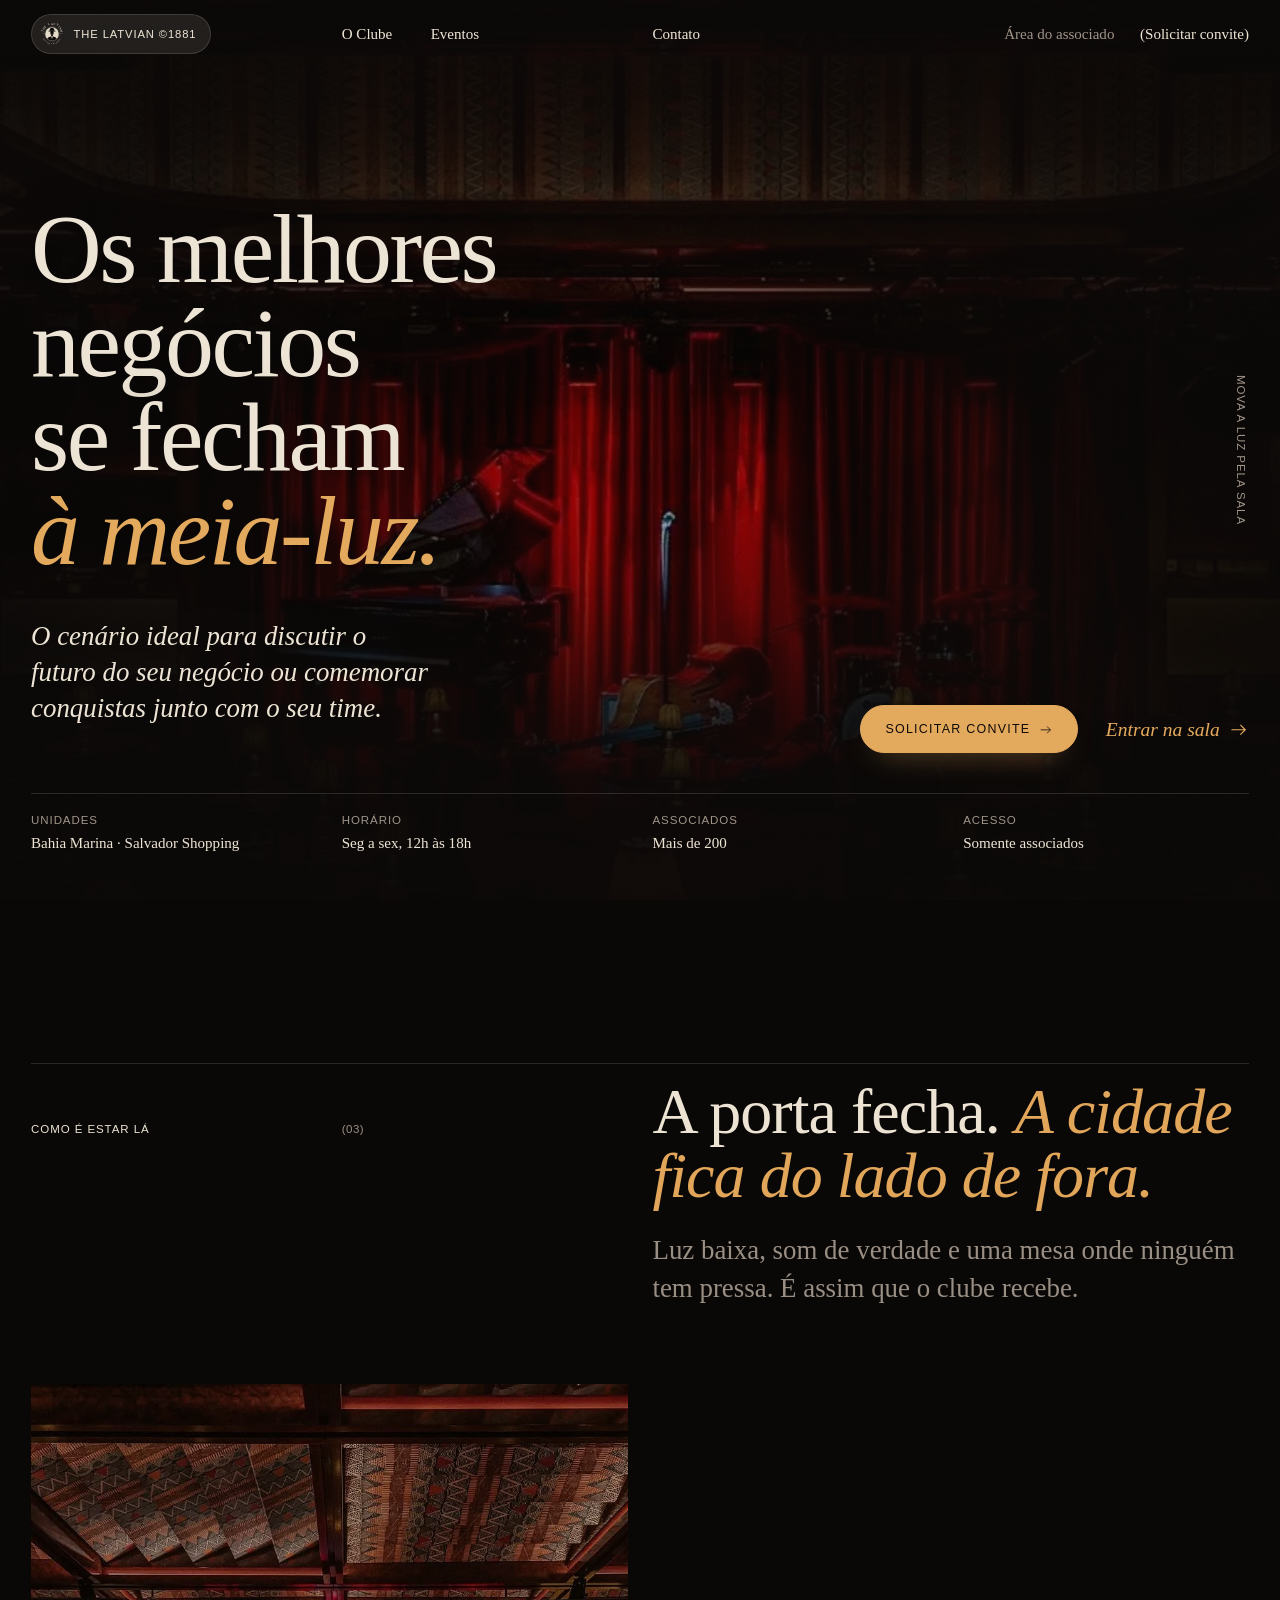
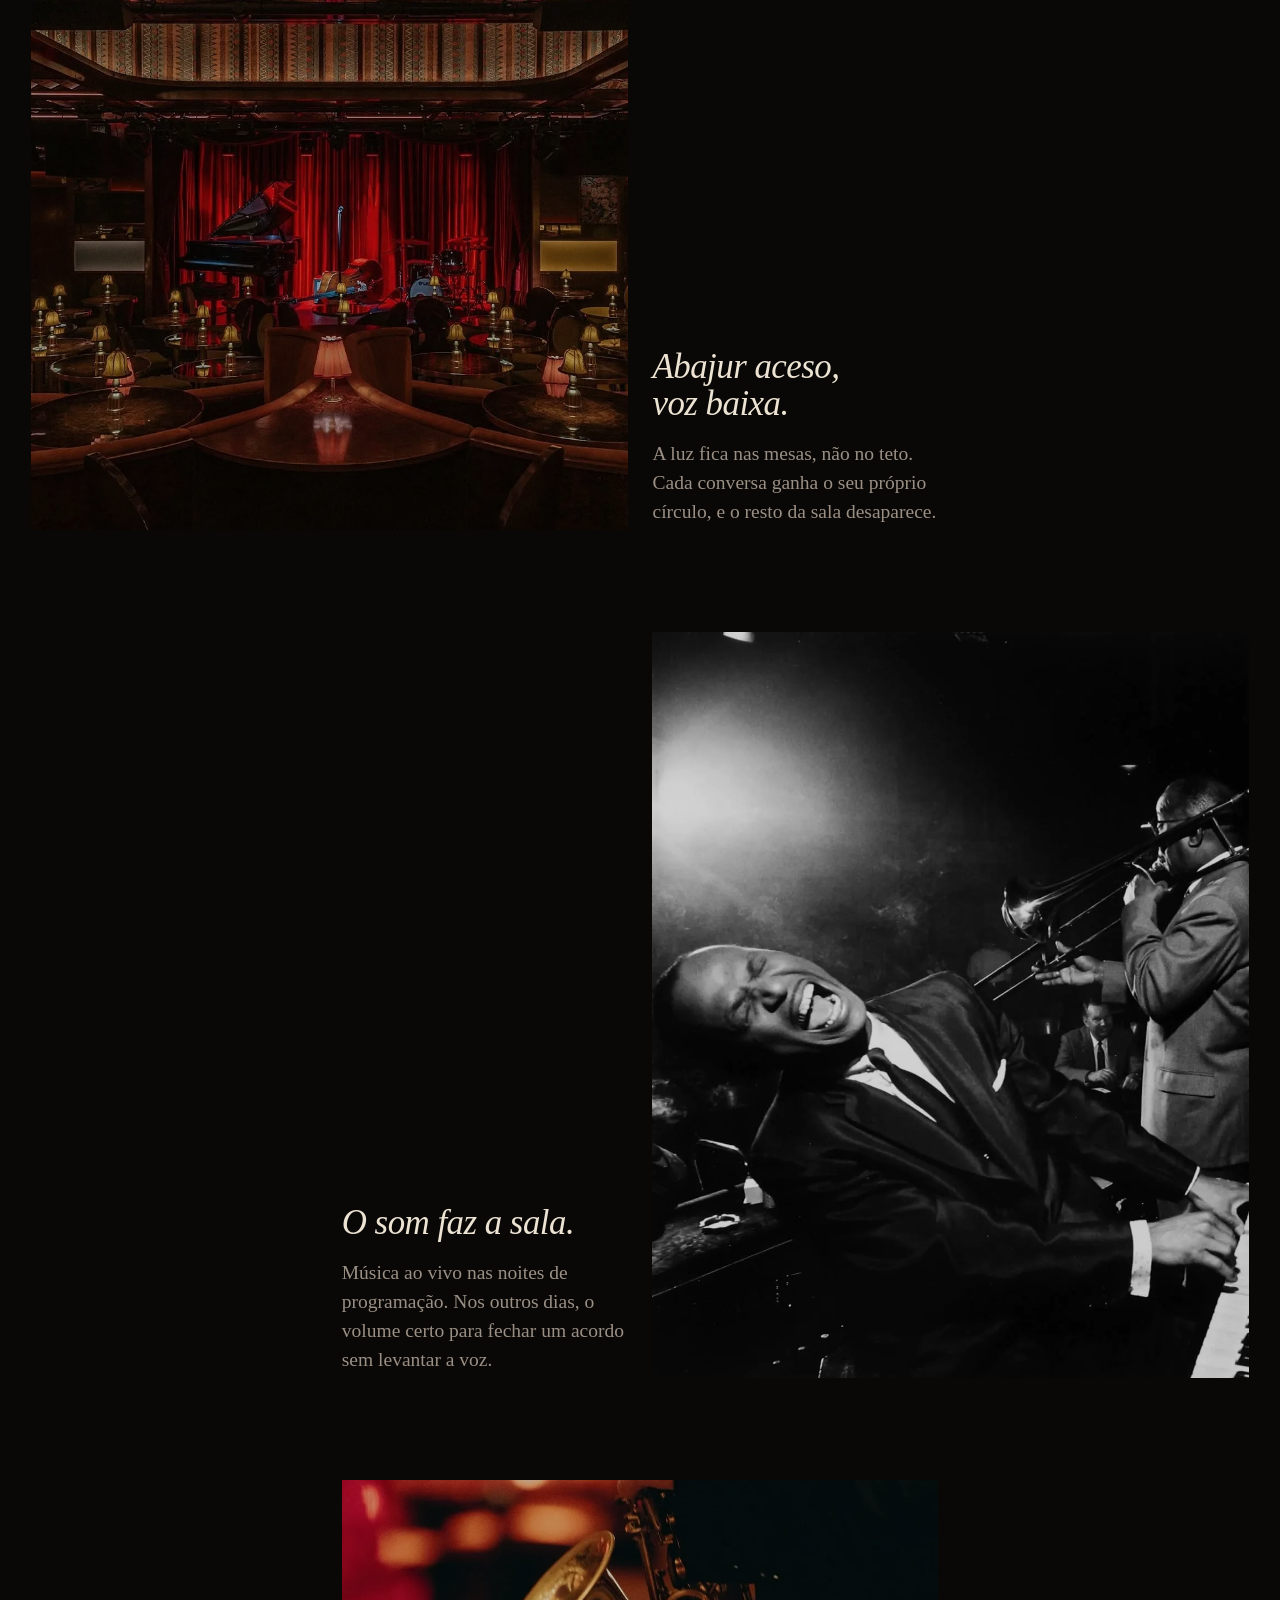
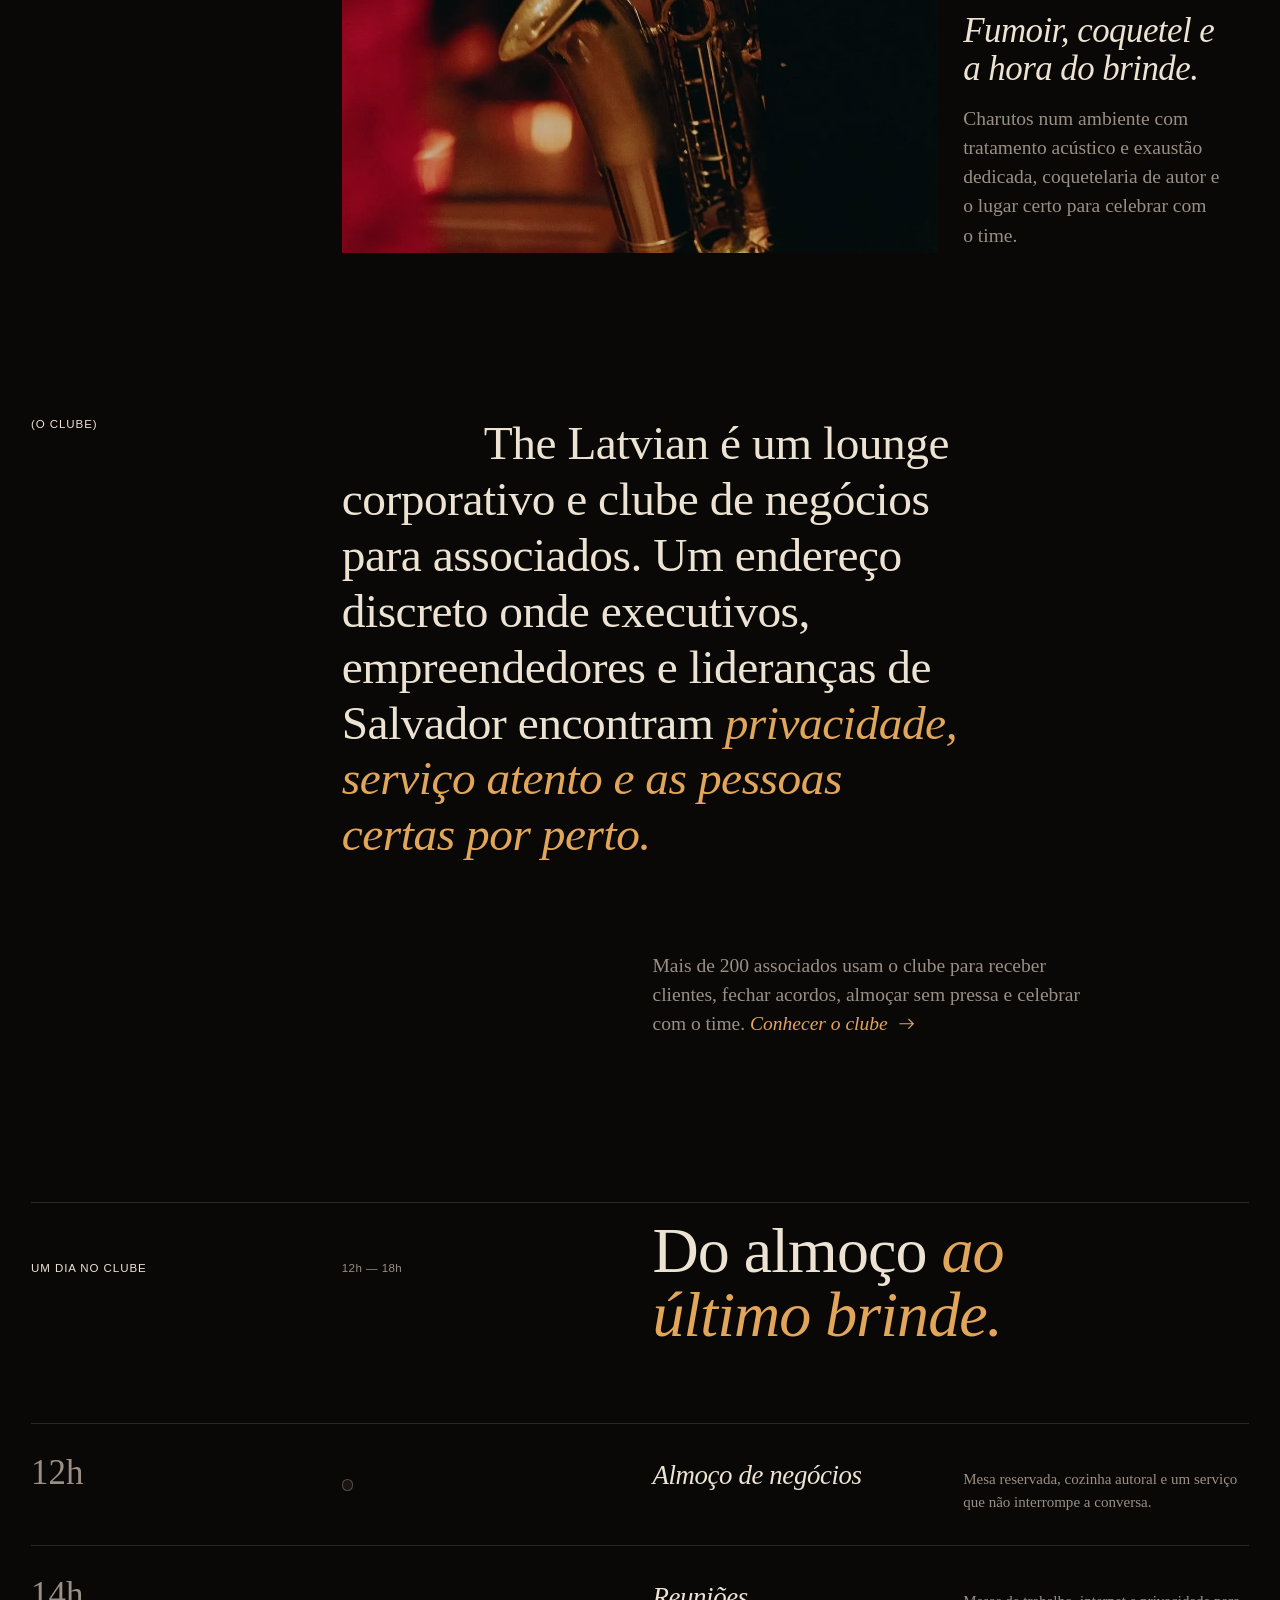
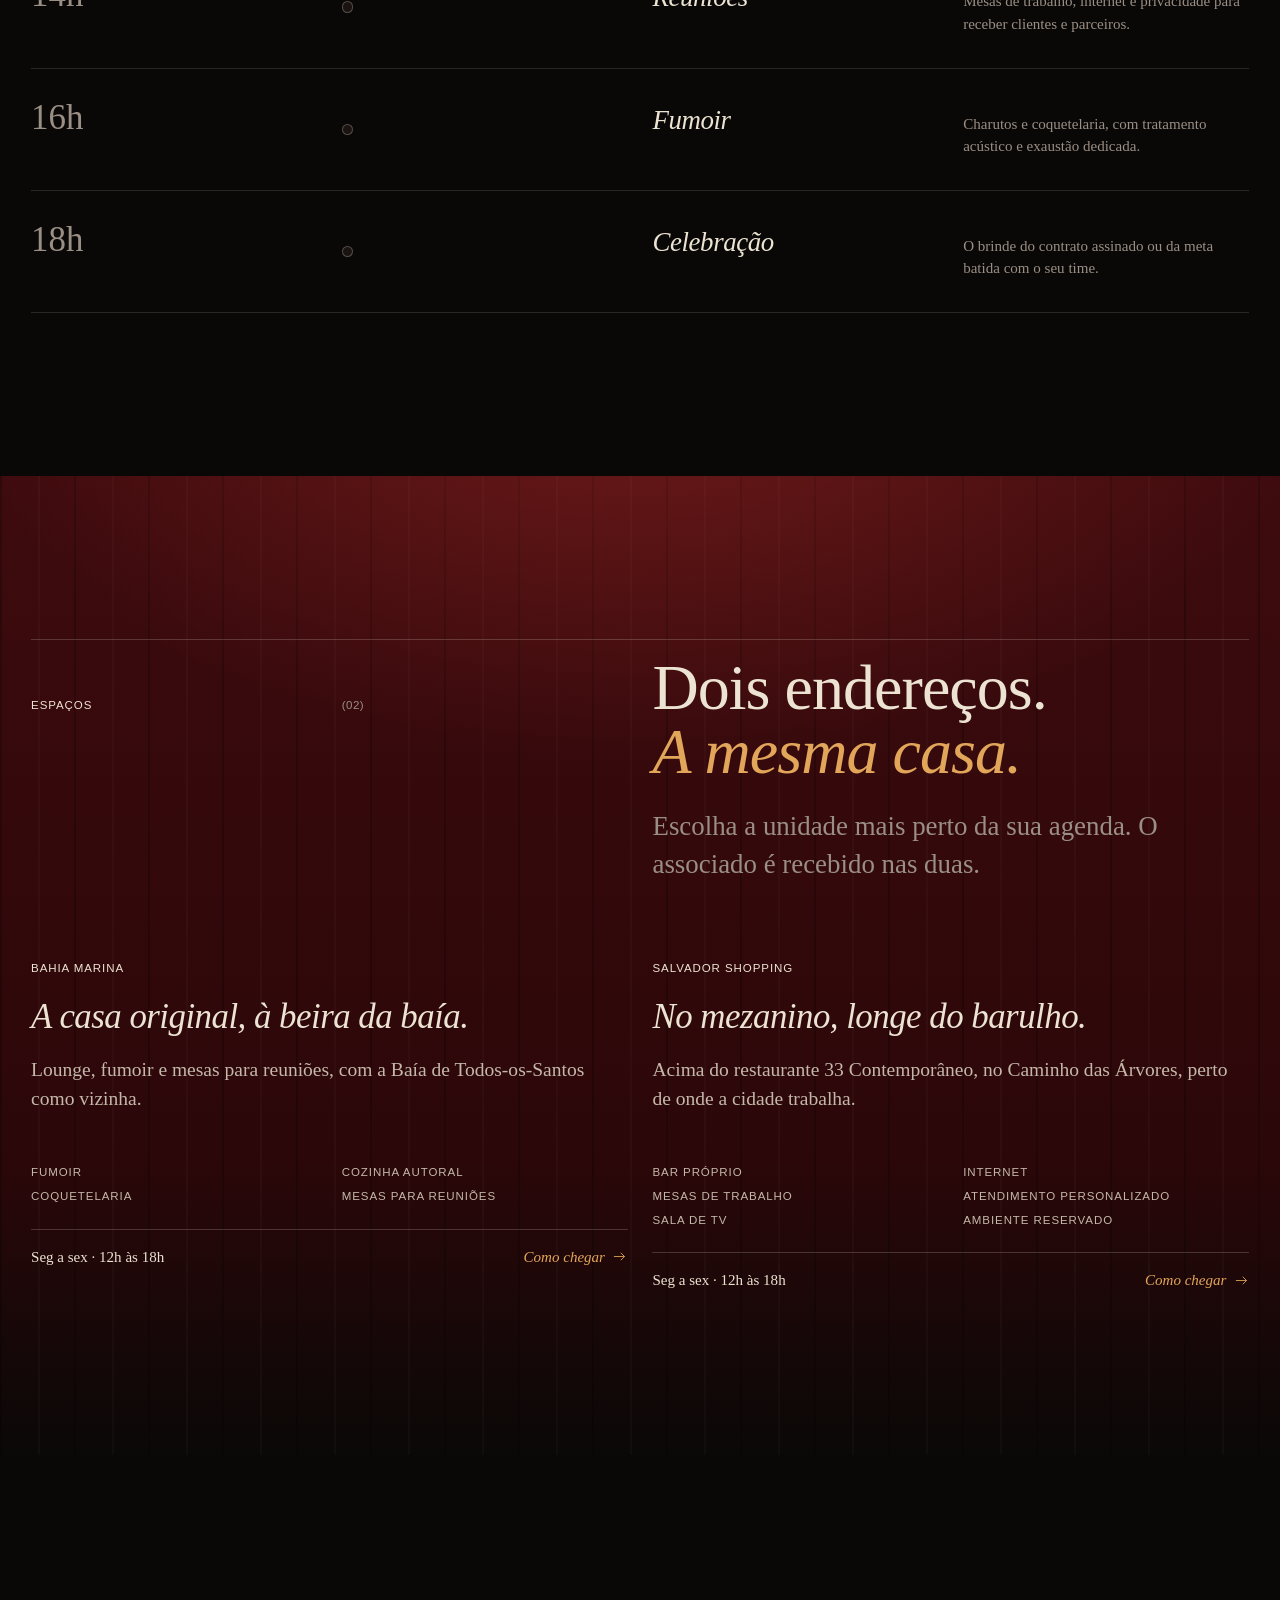
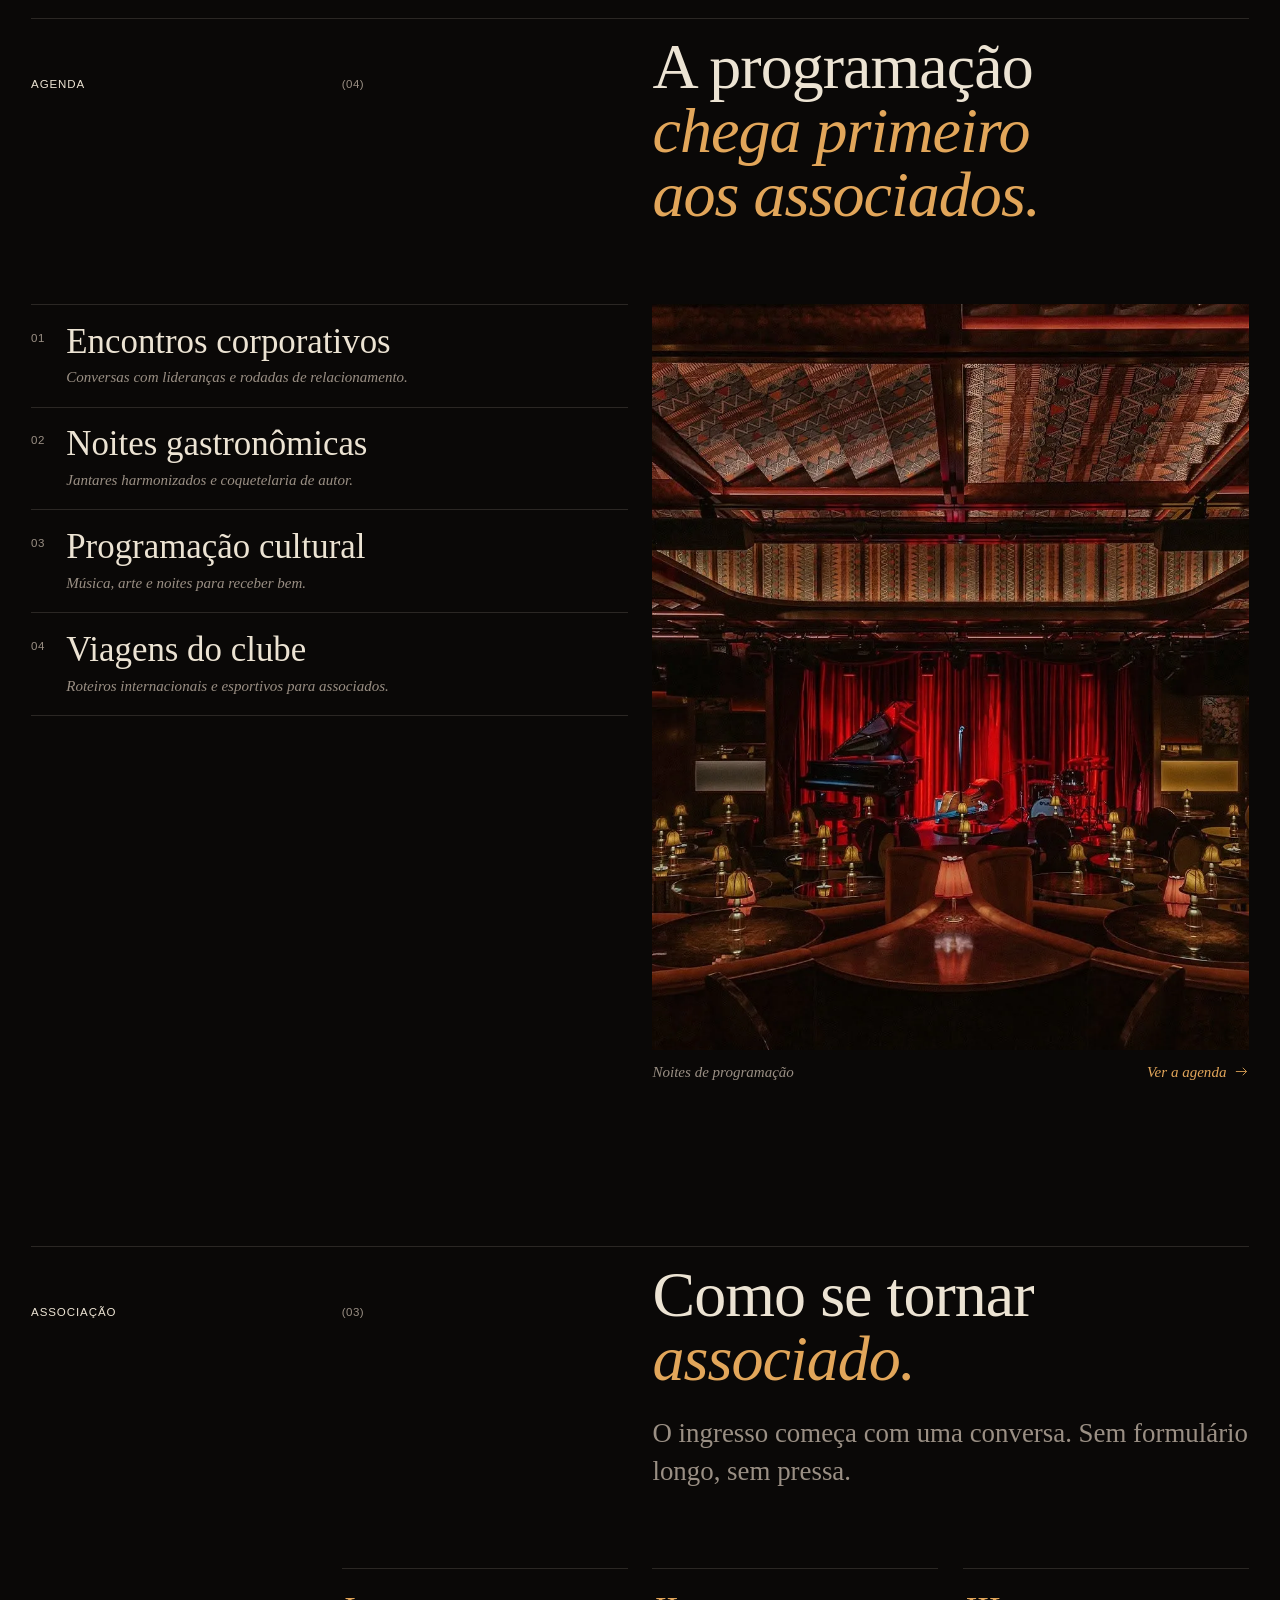
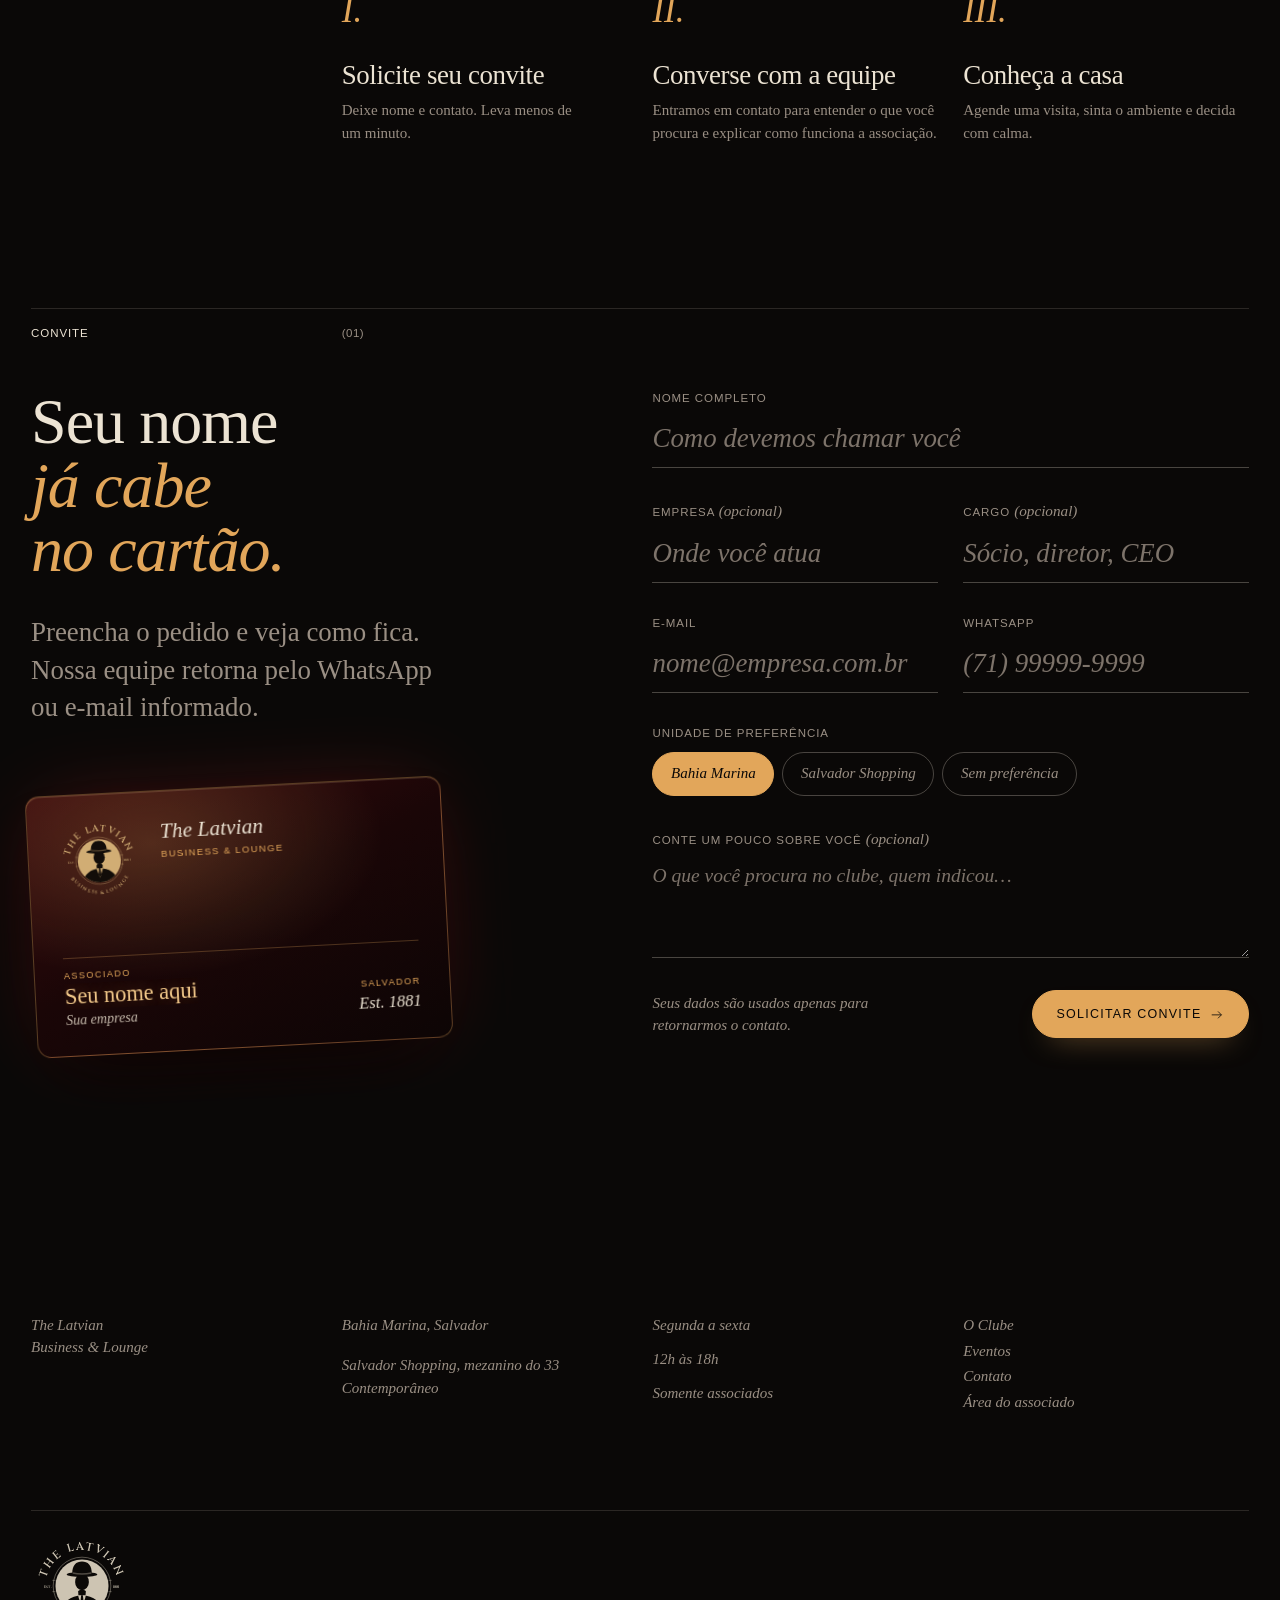
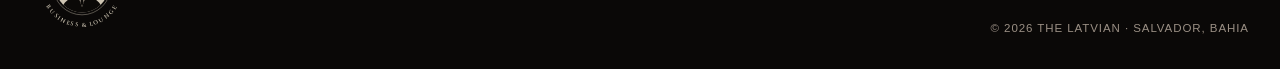
==== commit 21665412: "Redesign Neo-Speakeasy do site The Latvian Novo mundo visual inspirado em speakeasy de jazz: sala es" ====
--- a/site/index.html
+++ b/site/index.html
@@ -4,215 +4,184 @@
 <meta charset="utf-8">
 <meta name="viewport" content="width=device-width, initial-scale=1">
 <title>The Latvian — Business & Lounge | Clube de negócios em Salvador</title>
-<meta name="description" content="Clube privado de negócios e experiências em Salvador. Reuniões, almoços, fumoir e eventos com curadoria, na Bahia Marina e no Salvador Shopping.">
-<meta name="theme-color" content="#0c0a08">
+<meta name="description" content="Clube privado de negócios e experiências em Salvador. Luz baixa, boa conversa, fumoir e jazz, na Bahia Marina e no Salvador Shopping. Somente associados.">
+<meta name="theme-color" content="#0a0807">
 <meta property="og:title" content="The Latvian — Business & Lounge | Clube de negócios em Salvador">
-<meta property="og:description" content="Clube privado de negócios e experiências em Salvador. Reuniões, almoços, fumoir e eventos com curadoria, na Bahia Marina e no Salvador Shopping.">
+<meta property="og:description" content="Clube privado de negócios e experiências em Salvador. Luz baixa, boa conversa, fumoir e jazz, na Bahia Marina e no Salvador Shopping. Somente associados.">
 <meta property="og:type" content="website">
 <meta property="og:locale" content="pt_BR">
+<meta property="og:image" content="assets/img/fotos/salao-palco.webp">
 <link rel="icon" href="assets/img/favicon.svg" type="image/svg+xml">
-<link rel="preload" href="assets/fonts/libre-caslon-display-latin-400-normal.woff2" as="font" type="font/woff2" crossorigin>
-<link rel="preload" href="assets/fonts/libre-caslon-text-latin-400-normal.woff2" as="font" type="font/woff2" crossorigin>
-<link rel="preload" href="assets/fonts/cinzel-latin-500-normal.woff2" as="font" type="font/woff2" crossorigin>
+<link rel="preload" href="assets/fonts/eb-garamond-latin-400-normal.woff2" as="font" type="font/woff2" crossorigin>
+<link rel="preload" href="assets/fonts/eb-garamond-latin-400-italic.woff2" as="font" type="font/woff2" crossorigin>
+<link rel="preload" href="assets/fonts/archivo-latin-500-normal.woff2" as="font" type="font/woff2" crossorigin>
 <link rel="stylesheet" href="assets/css/style.css">
 <script src="assets/js/main.js" defer></script>
 </head>
 <body data-page="inicio">
 <a class="skip-link" href="#conteudo">Pular para o conteúdo</a>
 <header class="site-header">
-  <div class="wrap">
-    <a class="brand" href="index.html" aria-label="The Latvian — página inicial">
-      <img src="assets/img/emblem.svg" alt="" width="46" height="46">
-      <span>The Latvian<small>Business &amp; Lounge</small></span>
-    </a>
-    <nav class="nav" aria-label="Principal">
+  <div class="frame grid">
+    <a class="pill" href="index.html" aria-label="The Latvian — página inicial"><img src="assets/img/emblem.svg" alt="" width="26" height="26">The Latvian ©1881</a>
+    <nav class="nav-a" aria-label="Principal">
       <a href="clube.html">O Clube</a>
-      <a href="clube.html#espacos">Espaços</a>
       <a href="eventos.html">Eventos</a>
+    </nav>
+    <nav class="nav-b" aria-label="Contato">
       <a href="contato.html">Contato</a>
     </nav>
-    <div class="header-actions">
-      <a class="member-link" href="contato.html?assunto=associado" data-member-link><svg viewBox="0 0 24 24" fill="none" stroke="currentColor" stroke-width="1.5" aria-hidden="true"><circle cx="12" cy="8" r="3.6"/><path d="M4.5 20c.8-3.8 3.8-6 7.5-6s6.7 2.2 7.5 6"/></svg>Área do associado</a>
-      <a class="btn" href="index.html#convite">Solicitar convite</a>
-    </div>
-    <button class="menu-toggle" type="button" aria-controls="mobile-menu" aria-expanded="false" data-menu-open><svg viewBox="0 0 24 24" fill="none" stroke="currentColor" stroke-width="1.5" aria-hidden="true"><path d="M3 7h18M3 12h18M3 17h18"/></svg><span class="visually-hidden">Abrir menu</span></button>
+    <div class="header-end">
+      <a class="member-link" href="contato.html?assunto=associado" data-member-link>Área do associado</a>
+      <a class="paren" href="#convite">Solicitar convite</a>
+    </div>
+    <button class="menu-toggle" type="button" aria-controls="mobile-menu" aria-expanded="false" data-menu-open>(Menu)</button>
   </div>
 </header>
 <div class="mobile-menu" id="mobile-menu" role="dialog" aria-modal="true" aria-label="Menu" hidden>
   <div class="mobile-menu__top">
-    <a class="brand" href="index.html"><img src="assets/img/emblem.svg" alt="" width="46" height="46"><span>The Latvian<small>Business &amp; Lounge</small></span></a>
-    <button class="menu-toggle" type="button" style="display:inline-flex" data-menu-close><svg viewBox="0 0 24 24" fill="none" stroke="currentColor" stroke-width="1.5" aria-hidden="true"><path d="M5 5l14 14M19 5L5 19"/></svg><span class="visually-hidden">Fechar menu</span></button>
+    <a class="pill" href="index.html"><img src="assets/img/emblem.svg" alt="" width="26" height="26">The Latvian ©1881</a>
+    <button class="menu-toggle" type="button" style="display:inline-flex" data-menu-close>(Fechar)</button>
   </div>
   <nav aria-label="Principal (móvel)">
-    <a href="index.html" aria-current="page">Início</a>
-    <a href="clube.html">O Clube</a>
-    <a href="clube.html#espacos">Espaços</a>
-    <a href="eventos.html">Eventos</a>
-    <a href="contato.html">Contato</a>
+    <a href="index.html" aria-current="page"><span class="count">01</span>Início</a>
+    <a href="clube.html"><span class="count">02</span>O Clube</a>
+    <a href="eventos.html"><span class="count">03</span>Eventos</a>
+    <a href="contato.html"><span class="count">04</span>Contato</a>
   </nav>
-  <a class="btn" href="index.html#convite">Solicitar convite</a>
-  <a class="member-link" href="contato.html?assunto=associado" data-member-link><svg viewBox="0 0 24 24" fill="none" stroke="currentColor" stroke-width="1.5" aria-hidden="true"><circle cx="12" cy="8" r="3.6"/><path d="M4.5 20c.8-3.8 3.8-6 7.5-6s6.7 2.2 7.5 6"/></svg>Área do associado</a>
+  <div class="mobile-menu__foot">
+    <a class="btn" href="#convite">Solicitar convite</a>
+    <a class="member-link label" href="contato.html?assunto=associado" data-member-link>Área do associado</a>
+  </div>
 </div>
 <main id="conteudo">
 
-<section class="hero grain" aria-labelledby="hero-title">
-  <img class="hero__seal" src="assets/img/emblem.svg" alt="" width="992" height="992">
-  <div class="wrap">
-    <div>
-      <h1 id="hero-title">Os melhores negócios se fecham <em>à mesa certa.</em></h1>
+<section class="hero" aria-labelledby="hero-title">
+  <div class="hero__photo"><img src="assets/img/fotos/salao-palco.webp" alt="Salão à meia-luz com abajures nas mesas e palco de cortina vermelha" width="1080" height="608" fetchpriority="high"></div>
+  <div class="hero__dark" aria-hidden="true"></div>
+  <span class="hero__hint label" aria-hidden="true">Mova a luz pela sala</span>
+  <div class="hero__body frame">
+    <div class="grid">
+      <h1 id="hero-title">Os melhores negócios se fecham <em>à meia-luz.</em></h1>
       <p class="hero__lede">O cenário ideal para discutir o futuro do seu negócio ou comemorar conquistas junto com o seu time.</p>
       <div class="hero__actions">
-        <a class="btn" href="#convite">Solicitar convite <svg viewBox="0 0 24 24" fill="none" stroke="currentColor" stroke-width="1.5" aria-hidden="true"><path d="M3 12h17M14 6l6 6-6 6"/></svg></a>
-        <a class="link-arrow" href="clube.html">Conhecer o clube <svg viewBox="0 0 24 24" fill="none" stroke="currentColor" stroke-width="1.5" aria-hidden="true"><path d="M3 12h17M14 6l6 6-6 6"/></svg></a>
-      </div>
-      <dl class="facts">
-        <div><dt>Unidades</dt><dd>Bahia Marina · Salvador Shopping</dd></div>
-        <div><dt>Horário</dt><dd>Seg a sex, 12h às 18h</dd></div>
-        <div><dt>Associados</dt><dd>Mais de 200</dd></div>
-      </dl>
-    </div>
-    <figure class="hero__object">
-      <div class="card-stage">
-  <div class="member-card" aria-hidden="true">
-    <div class="member-card__inner">
-      <img class="member-card__emblem" src="assets/img/emblem-brass.svg" alt="" width="120" height="120">
-      <div class="member-card__house">The Latvian<small>Business &amp; Lounge</small></div>
-      <div class="member-card__holder">
-        <div>
-          <span class="member-card__label">Associado</span>
-          <span class="member-card__name">Seu nome aqui</span>
-          <span class="member-card__company">Sua empresa</span>
-        </div>
-        <div class="member-card__since"><span class="member-card__label">Salvador</span><strong>Est. 1881</strong></div>
-      </div>
-    </div>
-  </div>
-</div>
-      <figcaption>Acesso exclusivo para associados.</figcaption>
-    </figure>
-  </div>
-</section>
-
-<section class="section tobacco grain" aria-labelledby="clube-title">
-  <div class="wrap manifesto reveal">
-    <h2 id="clube-title">Um endereço discreto para conversas que importam.</h2>
-    <div class="manifesto__body">
-      <p>The Latvian é um lounge corporativo e clube de negócios criado para associados. Aqui, executivos, empreendedores e lideranças de Salvador encontram o que não cabe no escritório nem no restaurante: privacidade, serviço atento e as pessoas certas por perto.</p>
-      <p>Mais de 200 associados usam o clube para receber clientes, fechar acordos, almoçar sem pressa e celebrar com o time.</p>
-      <div class="manifesto__sign"><img src="assets/img/emblem.svg" alt="" width="52" height="52">Business &amp; Lounge · Salvador</div>
-    </div>
-  </div>
-</section>
-
-<section class="section day" aria-labelledby="dia-title">
-  <div class="wrap">
-    <div class="section-head reveal">
-      <h2 id="dia-title">Um dia no clube, do almoço ao brinde.</h2>
-      <p>As portas abrem ao meio-dia e fecham às seis. Entre uma hora e outra, o clube muda de função com você.</p>
-    </div>
-    <ol class="day__ruler">
-      <li class="day__hour">
-        <span class="day__time">12h</span><span class="day__tick" aria-hidden="true"></span>
-        <h3>Almoço de negócios</h3>
-        <p>Mesa reservada, cozinha autoral e um serviço que não interrompe a conversa.</p>
-      </li>
-      <li class="day__hour">
-        <span class="day__time">14h</span><span class="day__tick" aria-hidden="true"></span>
-        <h3>Reuniões</h3>
-        <p>Mesas de trabalho, internet e privacidade para receber clientes e parceiros.</p>
-      </li>
-      <li class="day__hour">
-        <span class="day__time">16h</span><span class="day__tick" aria-hidden="true"></span>
-        <h3>Fumoir</h3>
-        <p>Charutos e coquetelaria num ambiente com tratamento acústico e exaustão dedicada.</p>
-      </li>
-      <li class="day__hour">
-        <span class="day__time">18h</span><span class="day__tick" aria-hidden="true"></span>
-        <h3>Celebração</h3>
-        <p>O lugar para brindar o contrato assinado ou a meta batida com o seu time.</p>
-      </li>
-    </ol>
-  </div>
-</section>
-
-<section class="section paper" id="espacos" aria-labelledby="espacos-title">
-  <div class="wrap">
-    <div class="section-head reveal">
-      <h2 id="espacos-title">Dois endereços. A mesma casa.</h2>
+        <a class="btn" href="#convite">Solicitar convite <svg viewBox="0 0 24 24" fill="none" stroke="currentColor" stroke-width="1.4" aria-hidden="true"><path d="M3 12h17M14 6l6 6-6 6"/></svg></a>
+        <a class="link-arrow" href="#sala">Entrar na sala <svg viewBox="0 0 24 24" fill="none" stroke="currentColor" stroke-width="1.4" aria-hidden="true"><path d="M3 12h17M14 6l6 6-6 6"/></svg></a>
+      </div>
+      <div class="hero__meta">
+        <p><span class="label">Unidades</span>Bahia Marina · Salvador Shopping</p>
+        <p><span class="label">Horário</span>Seg a sex, 12h às 18h</p>
+        <p><span class="label">Associados</span>Mais de 200</p>
+        <p><span class="label">Acesso</span>Somente associados</p>
+      </div>
+    </div>
+  </div>
+</section>
+
+<section class="section frame" id="sala" aria-labelledby="sala-title">
+  <div class="grid index-head reveal">
+      <span class="label">Como é estar lá</span><span class="count">(03)</span>
+      <h2 id="sala-title">A porta fecha. <em>A cidade fica do lado de fora.</em></h2>
+      <p>Luz baixa, som de verdade e uma mesa onde ninguém tem pressa. É assim que o clube recebe.</p>
+    </div>
+  <div class="scenes">
+    <div class="grid scene scene--a reveal">
+      <figure><img src="assets/img/fotos/salao.webp" alt="Mesas redondas com abajures acesos diante de um palco com piano" loading="lazy" style="object-position:50% 60%"><figcaption class="scene__no">1. A luz</figcaption></figure>
+      <div class="scene__text"><h3>Abajur aceso, voz baixa.</h3><p>A luz fica nas mesas, não no teto. Cada conversa ganha o seu próprio círculo, e o resto da sala desaparece.</p></div>
+    </div>
+    <div class="grid scene scene--b reveal">
+      <figure><img src="assets/img/fotos/jazz.webp" alt="Pianista e trombonista tocando jazz sob um holofote, em preto e branco" loading="lazy"><figcaption class="scene__no">2. O som</figcaption></figure>
+      <div class="scene__text"><h3>O som faz a sala.</h3><p>Música ao vivo nas noites de programação. Nos outros dias, o volume certo para fechar um acordo sem levantar a voz.</p></div>
+    </div>
+    <div class="grid scene scene--c reveal">
+      <figure><img src="assets/img/fotos/sax.webp" alt="Saxofone dourado em close, com luzes quentes desfocadas ao fundo" loading="lazy" style="object-position:50% 45%"><figcaption class="scene__no">3. O brinde</figcaption></figure>
+      <div class="scene__text"><h3>Fumoir, coquetel e a hora do brinde.</h3><p>Charutos num ambiente com tratamento acústico e exaustão dedicada, coquetelaria de autor e o lugar certo para celebrar com o time.</p></div>
+    </div>
+  </div>
+</section>
+
+<section class="section frame" aria-labelledby="clube-title">
+  <div class="grid manifesto reveal">
+    <span class="label">(O Clube)</span>
+    <h2 id="clube-title" class="visually-hidden">O clube</h2>
+    <p class="manifesto__text">The Latvian é um lounge corporativo e clube de negócios para associados. Um endereço discreto onde executivos, empreendedores e lideranças de Salvador encontram <em>privacidade, serviço atento e as pessoas certas por perto.</em></p>
+    <p class="manifesto__aside">Mais de 200 associados usam o clube para receber clientes, fechar acordos, almoçar sem pressa e celebrar com o time. <a class="link-arrow" href="clube.html">Conhecer o clube <svg viewBox="0 0 24 24" fill="none" stroke="currentColor" stroke-width="1.4" aria-hidden="true"><path d="M3 12h17M14 6l6 6-6 6"/></svg></a></p>
+  </div>
+</section>
+
+<section class="section frame" aria-labelledby="dia-title">
+  <div class="grid index-head reveal">
+      <span class="label">Um dia no clube</span><span class="count">12h — 18h</span>
+      <h2 id="dia-title">Do almoço <em>ao último brinde.</em></h2>
+    </div>
+  <ol class="hours">
+    <li class="grid hour"><span class="hour__time">12h</span><span class="hour__lamp" aria-hidden="true"></span><h3>Almoço de negócios</h3><p>Mesa reservada, cozinha autoral e um serviço que não interrompe a conversa.</p></li>
+    <li class="grid hour"><span class="hour__time">14h</span><span class="hour__lamp" aria-hidden="true"></span><h3>Reuniões</h3><p>Mesas de trabalho, internet e privacidade para receber clientes e parceiros.</p></li>
+    <li class="grid hour"><span class="hour__time">16h</span><span class="hour__lamp" aria-hidden="true"></span><h3>Fumoir</h3><p>Charutos e coquetelaria, com tratamento acústico e exaustão dedicada.</p></li>
+    <li class="grid hour"><span class="hour__time">18h</span><span class="hour__lamp" aria-hidden="true"></span><h3>Celebração</h3><p>O brinde do contrato assinado ou da meta batida com o seu time.</p></li>
+  </ol>
+</section>
+
+<section class="curtain" id="espacos" aria-labelledby="espacos-title">
+  <div class="frame">
+    <div class="grid index-head reveal">
+      <span class="label">Espaços</span><span class="count">(02)</span>
+      <h2 id="espacos-title">Dois endereços. <em>A mesma casa.</em></h2>
       <p>Escolha a unidade mais perto da sua agenda. O associado é recebido nas duas.</p>
     </div>
-    <div class="venues reveal">
-      <article class="venue">
-        <span class="venue__place"><svg viewBox="0 0 24 24" fill="none" stroke="currentColor" stroke-width="1.5" aria-hidden="true" style="display:inline;width:1em;vertical-align:-.15em;margin-right:.35em"><path d="M12 21s-6.5-6.2-6.5-11.3a6.5 6.5 0 0113 0C18.5 14.8 12 21 12 21z"/><circle cx="12" cy="9.7" r="2.3"/></svg>Bahia Marina</span>
+    <div class="grid venues">
+      <article class="venue reveal">
+        <span class="label">Bahia Marina</span>
         <h3>A casa original, à beira da baía.</h3>
         <p>Lounge, fumoir e mesas para reuniões, com a Baía de Todos-os-Santos como vizinha.</p>
-        <ul>
-          <li><svg viewBox="0 0 24 24" fill="none" stroke="currentColor" stroke-width="1.5" aria-hidden="true"><path d="M3 15.5h14.5a1.5 1.5 0 010 3H3z"/><path d="M13 15.5v3M20.5 12c0-1.5-1.5-1.8-1.5-3.2S20.5 7 20.5 5.5"/></svg>Fumoir climatizado</li>
-          <li><svg viewBox="0 0 24 24" fill="none" stroke="currentColor" stroke-width="1.5" aria-hidden="true"><path d="M6 4h12l-1.2 5.5a4.9 4.9 0 01-9.6 0z"/><path d="M12 14.5V20M8.5 20h7"/></svg>Coquetelaria</li>
-          <li><svg viewBox="0 0 24 24" fill="none" stroke="currentColor" stroke-width="1.5" aria-hidden="true"><circle cx="12" cy="12" r="6"/><path d="M2.5 4v6.5M2.5 10.5V20M1 4v4a1.5 1.5 0 003 0V4M21.5 4c-1.6 0-2.5 2-2.5 5v2.5h2.5V20"/></svg>Cozinha autoral</li>
-          <li><svg viewBox="0 0 24 24" fill="none" stroke="currentColor" stroke-width="1.5" aria-hidden="true"><path d="M3 9h18M5 9v10M19 9v10M8 9V6h8v3"/></svg>Mesas para reuniões</li>
-        </ul>
-        <div class="venue__meta">
-          <span class="venue__hours"><strong>Seg a sex</strong> · 12h às 18h</span>
-          <a class="link-arrow" href="https://www.google.com/maps/search/?api=1&amp;query=Bahia+Marina+Salvador" target="_blank" rel="noopener">Como chegar <svg viewBox="0 0 24 24" fill="none" stroke="currentColor" stroke-width="1.5" aria-hidden="true"><path d="M3 12h17M14 6l6 6-6 6"/></svg></a>
-        </div>
+        <ul><li>Fumoir</li><li>Coquetelaria</li><li>Cozinha autoral</li><li>Mesas para reuniões</li></ul>
+        <div class="venue__meta"><span>Seg a sex · 12h às 18h</span><a class="link-arrow" href="https://www.google.com/maps/search/?api=1&amp;query=Bahia+Marina+Salvador" target="_blank" rel="noopener">Como chegar <svg viewBox="0 0 24 24" fill="none" stroke="currentColor" stroke-width="1.4" aria-hidden="true"><path d="M3 12h17M14 6l6 6-6 6"/></svg></a></div>
       </article>
-      <article class="venue">
-        <span class="venue__place"><svg viewBox="0 0 24 24" fill="none" stroke="currentColor" stroke-width="1.5" aria-hidden="true" style="display:inline;width:1em;vertical-align:-.15em;margin-right:.35em"><path d="M12 21s-6.5-6.2-6.5-11.3a6.5 6.5 0 0113 0C18.5 14.8 12 21 12 21z"/><circle cx="12" cy="9.7" r="2.3"/></svg>Salvador Shopping</span>
-        <h3>No coração do Caminho das Árvores.</h3>
-        <p>No mezanino do restaurante 33 Contemporâneo, perto de onde a cidade trabalha.</p>
-        <ul>
-          <li><svg viewBox="0 0 24 24" fill="none" stroke="currentColor" stroke-width="1.5" aria-hidden="true"><path d="M6 4h12l-1.2 5.5a4.9 4.9 0 01-9.6 0z"/><path d="M12 14.5V20M8.5 20h7"/></svg>Bar próprio</li>
-          <li><svg viewBox="0 0 24 24" fill="none" stroke="currentColor" stroke-width="1.5" aria-hidden="true"><path d="M3 9h18M5 9v10M19 9v10M8 9V6h8v3"/></svg>Mesas de trabalho</li>
-          <li><svg viewBox="0 0 24 24" fill="none" stroke="currentColor" stroke-width="1.5" aria-hidden="true"><rect x="3" y="5" width="18" height="12" rx="1"/><path d="M9 20h6"/></svg>Sala de TV</li>
-          <li><svg viewBox="0 0 24 24" fill="none" stroke="currentColor" stroke-width="1.5" aria-hidden="true"><path d="M2.5 9a14 14 0 0119 0M5.5 12.5a9.5 9.5 0 0113 0M8.7 16a5 5 0 016.6 0"/><circle cx="12" cy="19" r=".9" fill="currentColor"/></svg>Internet</li>
-          <li><svg viewBox="0 0 24 24" fill="none" stroke="currentColor" stroke-width="1.5" aria-hidden="true"><path d="M4 17h16M6 17a6 6 0 0112 0M12 9V7M10 7h4"/></svg>Atendimento personalizado</li>
-          <li><svg viewBox="0 0 24 24" fill="none" stroke="currentColor" stroke-width="1.5" aria-hidden="true"><rect x="5" y="10.5" width="14" height="10" rx="1"/><path d="M8 10.5V8a4 4 0 018 0v2.5"/></svg>Ambiente reservado</li>
-        </ul>
-        <div class="venue__meta">
-          <span class="venue__hours"><strong>Seg a sex</strong> · 12h às 18h</span>
-          <a class="link-arrow" href="https://www.google.com/maps/search/?api=1&amp;query=Salvador+Shopping+33+Contempor%C3%A2neo" target="_blank" rel="noopener">Como chegar <svg viewBox="0 0 24 24" fill="none" stroke="currentColor" stroke-width="1.5" aria-hidden="true"><path d="M3 12h17M14 6l6 6-6 6"/></svg></a>
-        </div>
+      <article class="venue reveal">
+        <span class="label">Salvador Shopping</span>
+        <h3>No mezanino, longe do barulho.</h3>
+        <p>Acima do restaurante 33 Contemporâneo, no Caminho das Árvores, perto de onde a cidade trabalha.</p>
+        <ul><li>Bar próprio</li><li>Mesas de trabalho</li><li>Sala de TV</li><li>Internet</li><li>Atendimento personalizado</li><li>Ambiente reservado</li></ul>
+        <div class="venue__meta"><span>Seg a sex · 12h às 18h</span><a class="link-arrow" href="https://www.google.com/maps/search/?api=1&amp;query=Salvador+Shopping+33+Contempor%C3%A2neo" target="_blank" rel="noopener">Como chegar <svg viewBox="0 0 24 24" fill="none" stroke="currentColor" stroke-width="1.4" aria-hidden="true"><path d="M3 12h17M14 6l6 6-6 6"/></svg></a></div>
       </article>
     </div>
   </div>
 </section>
 
-<section class="section tobacco grain" aria-labelledby="eventos-title">
-  <div class="wrap">
-    <div class="section-head reveal">
-      <h2 id="eventos-title">Uma agenda que vai além do salão.</h2>
-      <p>A programação é enviada aos associados ao longo do ano, com curadoria do clube.</p>
-    </div>
-    <ul class="programme reveal">
-      <li><h3>Encontros corporativos</h3><p>Conversas com lideranças, rodadas de relacionamento e encontros entre associados.</p><span class="programme__mark">Negócios</span></li>
-      <li><h3>Noites gastronômicas</h3><p>Jantares harmonizados, degustações e coquetelaria de autor.</p><span class="programme__mark">Mesa</span></li>
-      <li><h3>Programação cultural</h3><p>Música, arte e experiências pensadas para receber bem.</p><span class="programme__mark">Cultura</span></li>
-      <li><h3>Viagens do clube</h3><p>Roteiros internacionais e esportivos, organizados para associados.</p><span class="programme__mark">Viagens</span></li>
-    </ul>
-    <p style="margin-top:2.5rem"><a class="link-arrow" href="eventos.html">Ver eventos e formatos <svg viewBox="0 0 24 24" fill="none" stroke="currentColor" stroke-width="1.5" aria-hidden="true"><path d="M3 12h17M14 6l6 6-6 6"/></svg></a></p>
-  </div>
-</section>
-
-<section class="section" aria-labelledby="associar-title">
-  <div class="wrap">
-    <div class="section-head reveal">
-      <h2 id="associar-title">Como se tornar associado.</h2>
+<section class="section frame" aria-labelledby="agenda-title">
+  <div class="grid index-head reveal">
+      <span class="label">Agenda</span><span class="count">(04)</span>
+      <h2 id="agenda-title">A programação <em>chega primeiro aos associados.</em></h2>
+    </div>
+  <div class="grid bill">
+    <ol class="bill__list reveal">
+      <li><span class="count">01</span><div><strong>Encontros corporativos</strong><span class="dim">Conversas com lideranças e rodadas de relacionamento.</span></div></li>
+      <li><span class="count">02</span><div><strong>Noites gastronômicas</strong><span class="dim">Jantares harmonizados e coquetelaria de autor.</span></div></li>
+      <li><span class="count">03</span><div><strong>Programação cultural</strong><span class="dim">Música, arte e noites para receber bem.</span></div></li>
+      <li><span class="count">04</span><div><strong>Viagens do clube</strong><span class="dim">Roteiros internacionais e esportivos para associados.</span></div></li>
+    </ol>
+    <figure class="bill__photo reveal"><img src="assets/img/fotos/salao.webp" alt="Palco com cortina vermelha, piano e abajures acesos nas mesas" loading="lazy" style="object-position:50% 75%;filter:none"><figcaption><span>Noites de programação</span><a class="link-arrow" href="eventos.html">Ver a agenda <svg viewBox="0 0 24 24" fill="none" stroke="currentColor" stroke-width="1.4" aria-hidden="true"><path d="M3 12h17M14 6l6 6-6 6"/></svg></a></figcaption></figure>
+  </div>
+</section>
+
+<section class="section frame" aria-labelledby="associar-title">
+  <div class="grid index-head reveal">
+      <span class="label">Associação</span><span class="count">(03)</span>
+      <h2 id="associar-title">Como se tornar <em>associado.</em></h2>
       <p>O ingresso começa com uma conversa. Sem formulário longo, sem pressa.</p>
     </div>
-    <ol class="steps reveal">
-      <li><h3>Solicite seu convite</h3><p>Deixe nome e contato. Leva menos de um minuto.</p></li>
-      <li><h3>Conversa com a equipe</h3><p>Entramos em contato para entender o que você procura e explicar como funciona a associação.</p></li>
-      <li><h3>Conheça a casa</h3><p>Agende uma visita, sinta o ambiente e decida com calma.</p></li>
-    </ol>
-  </div>
-</section>
-
-<section class="section tobacco grain" id="convite" aria-labelledby="form-title">
-  <div class="wrap invite">
+  <ol class="grid steps reveal">
+    <li><h3>Solicite seu convite</h3><p>Deixe nome e contato. Leva menos de um minuto.</p></li>
+    <li><h3>Converse com a equipe</h3><p>Entramos em contato para entender o que você procura e explicar como funciona a associação.</p></li>
+    <li><h3>Conheça a casa</h3><p>Agende uma visita, sinta o ambiente e decida com calma.</p></li>
+  </ol>
+</section>
+
+<section class="section section--last frame" id="convite" aria-labelledby="form-title">
+  <div class="grid index-head" style="margin-bottom:3rem"><span class="label">Convite</span><span class="count">(01)</span></div>
+  <div class="grid invite">
     <div class="invite__aside">
-      <h2 id="form-title">Seu nome já cabe no cartão.</h2>
-      <p>Preencha o pedido de convite e veja como fica. Nossa equipe retorna pelo WhatsApp ou e-mail informado.</p>
+      <h2 id="form-title">Seu nome <em>já cabe no cartão.</em></h2>
+      <p>Preencha o pedido e veja como fica. Nossa equipe retorna pelo WhatsApp ou e-mail informado.</p>
       <div class="card-stage">
   <div class="member-card" aria-hidden="true">
     <div class="member-card__inner">
@@ -231,87 +200,76 @@
 </div>
     </div>
     <form class="form" data-invite-form  novalidate aria-labelledby="form-title">
-        <div class="field field--full">
-          <label for="f-nome">Nome completo</label>
-          <input id="f-nome" name="nome" type="text" autocomplete="name" required maxlength="80" placeholder="Como devemos chamar você" aria-describedby="e-nome">
-          <p class="field__error" id="e-nome" aria-live="polite"></p>
+      <div class="field field--full">
+        <label for="f-nome">Nome completo</label>
+        <input id="f-nome" name="nome" type="text" autocomplete="name" required maxlength="80" placeholder="Como devemos chamar você" aria-describedby="e-nome">
+        <p class="field__error" id="e-nome" aria-live="polite"></p>
+      </div>
+      <div class="field">
+        <label for="f-empresa">Empresa <span class="optional">(opcional)</span></label>
+        <input id="f-empresa" name="empresa" type="text" autocomplete="organization" maxlength="80" placeholder="Onde você atua" aria-describedby="e-empresa">
+        <p class="field__error" id="e-empresa" aria-live="polite"></p>
+      </div>
+      <div class="field">
+        <label for="f-cargo">Cargo <span class="optional">(opcional)</span></label>
+        <input id="f-cargo" name="cargo" type="text" autocomplete="organization-title" maxlength="60" placeholder="Sócio, diretor, CEO" aria-describedby="e-cargo">
+        <p class="field__error" id="e-cargo" aria-live="polite"></p>
+      </div>
+      <div class="field">
+        <label for="f-email">E-mail</label>
+        <input id="f-email" name="email" type="email" autocomplete="email" required maxlength="120" placeholder="nome@empresa.com.br" aria-describedby="e-email">
+        <p class="field__error" id="e-email" aria-live="polite"></p>
+      </div>
+      <div class="field">
+        <label for="f-whatsapp">WhatsApp</label>
+        <input id="f-whatsapp" name="whatsapp" type="tel" inputmode="tel" autocomplete="tel-national" required placeholder="(71) 99999-9999" aria-describedby="e-whatsapp">
+        <p class="field__error" id="e-whatsapp" aria-live="polite"></p>
+      </div>
+      
+      <fieldset class="field field--full choices">
+        <legend>Unidade de preferência</legend>
+        <div class="choices__row">
+          <label class="choice"><input type="radio" name="unidade" value="Bahia Marina" checked><span>Bahia Marina</span></label>
+          <label class="choice"><input type="radio" name="unidade" value="Salvador Shopping"><span>Salvador Shopping</span></label>
+          <label class="choice"><input type="radio" name="unidade" value="Sem preferência"><span>Sem preferência</span></label>
         </div>
-        <div class="field">
-          <label for="f-empresa">Empresa <span class="optional">(opcional)</span></label>
-          <input id="f-empresa" name="empresa" type="text" autocomplete="organization" maxlength="80" placeholder="Onde você atua" aria-describedby="e-empresa">
-          <p class="field__error" id="e-empresa" aria-live="polite"></p>
-        </div>
-        <div class="field">
-          <label for="f-cargo">Cargo <span class="optional">(opcional)</span></label>
-          <input id="f-cargo" name="cargo" type="text" autocomplete="organization-title" maxlength="60" placeholder="Sócio, diretor, CEO…" aria-describedby="e-cargo">
-          <p class="field__error" id="e-cargo" aria-live="polite"></p>
-        </div>
-        <div class="field">
-          <label for="f-email">E-mail</label>
-          <input id="f-email" name="email" type="email" autocomplete="email" required maxlength="120" placeholder="nome@empresa.com.br" aria-describedby="e-email">
-          <p class="field__error" id="e-email" aria-live="polite"></p>
-        </div>
-        <div class="field">
-          <label for="f-whatsapp">WhatsApp</label>
-          <input id="f-whatsapp" name="whatsapp" type="tel" inputmode="tel" autocomplete="tel-national" required placeholder="(71) 99999-9999" aria-describedby="e-whatsapp">
-          <p class="field__error" id="e-whatsapp" aria-live="polite"></p>
-        </div>
-        
-        <fieldset class="field field--full choices">
-          <legend>Unidade de preferência</legend>
-          <div class="choices__row">
-            <label class="choice"><input type="radio" name="unidade" value="Bahia Marina" checked><span>Bahia Marina</span></label>
-            <label class="choice"><input type="radio" name="unidade" value="Salvador Shopping"><span>Salvador Shopping</span></label>
-            <label class="choice"><input type="radio" name="unidade" value="Sem preferência"><span>Sem preferência</span></label>
-          </div>
-        </fieldset>
-        <div class="field field--full">
-          <label for="f-mensagem">Conte um pouco sobre você <span class="optional">(opcional)</span></label>
-          <textarea id="f-mensagem" name="mensagem" rows="4" maxlength="1200" placeholder="O que você procura no clube, quem indicou…"></textarea>
-        </div>
-        <p class="form__status" role="status" tabindex="-1" hidden></p>
-        <div class="form__foot">
-          <p class="form__note">Seus dados são usados apenas para retornarmos o contato.</p>
-          <button class="btn" type="submit"><span>Solicitar convite</span><svg viewBox="0 0 24 24" fill="none" stroke="currentColor" stroke-width="1.5" aria-hidden="true"><path d="M3 12h17M14 6l6 6-6 6"/></svg></button>
-        </div>
-      </form>
+      </fieldset>
+      <div class="field field--full">
+        <label for="f-mensagem">Conte um pouco sobre você <span class="optional">(opcional)</span></label>
+        <textarea id="f-mensagem" name="mensagem" rows="3" maxlength="1200" placeholder="O que você procura no clube, quem indicou…"></textarea>
+      </div>
+      <p class="form__status" role="status" tabindex="-1" hidden></p>
+      <div class="form__foot">
+        <p class="form__note">Seus dados são usados apenas para retornarmos o contato.</p>
+        <button class="btn" type="submit"><span>Solicitar convite</span><svg viewBox="0 0 24 24" fill="none" stroke="currentColor" stroke-width="1.4" aria-hidden="true"><path d="M3 12h17M14 6l6 6-6 6"/></svg></button>
+      </div>
+    </form>
   </div>
 </section>
 </main>
 <footer class="site-footer">
-  <div class="wrap">
-    <div class="footer-grid">
-      <div class="footer-brand">
-        <img src="assets/img/emblem.svg" alt="The Latvian — Business &amp; Lounge" width="104" height="104">
-        <p>Clube privado de negócios e experiências em Salvador. Acesso exclusivo para associados.</p>
-      </div>
-      <div>
-        <h2>Unidades</h2>
-        <ul>
-          <li>Bahia Marina<br>Salvador · BA</li>
-          <li>Salvador Shopping<br>Mezanino do 33 Contemporâneo</li>
-        </ul>
-      </div>
-      <div>
-        <h2>Horário</h2>
-        <ul>
-          <li>Segunda a sexta</li>
-          <li>12h às 18h</li>
-        </ul>
-      </div>
-      <div>
-        <h2>Clube</h2>
-        <ul>
-          <li><a href="clube.html">O Clube</a></li>
-          <li><a href="eventos.html">Eventos</a></li>
-          <li><a href="contato.html">Contato</a></li>
-          <li><a href="contato.html?assunto=associado" data-member-link>Área do associado</a></li>
-        </ul>
-      </div>
-    </div>
-    <div class="footer-base">
-      <span>© <span data-year>2026</span> The Latvian Business &amp; Lounge</span>
-      <span>Salvador, Bahia</span>
+  <div class="frame">
+    <div class="grid">
+      <p>The Latvian<br>Business &amp; Lounge</p>
+      <ul>
+        <li>Bahia Marina, Salvador</li>
+        <li>Salvador Shopping, mezanino do 33 Contemporâneo</li>
+      </ul>
+      <ul>
+        <li>Segunda a sexta</li>
+        <li>12h às 18h</li>
+        <li>Somente associados</li>
+      </ul>
+      <ul>
+        <li><a href="clube.html">O Clube</a></li>
+        <li><a href="eventos.html">Eventos</a></li>
+        <li><a href="contato.html">Contato</a></li>
+        <li><a href="contato.html?assunto=associado" data-member-link>Área do associado</a></li>
+      </ul>
+    </div>
+    <div class="footer-sign">
+      <img src="assets/img/emblem.svg" alt="The Latvian — Business &amp; Lounge, Est. 1881" width="104" height="104">
+      <span class="label label--dim">© <span data-year>2026</span> The Latvian · Salvador, Bahia</span>
     </div>
   </div>
 </footer>
--- a/site/assets/css/style.css
+++ b/site/assets/css/style.css
@@ -1,437 +1,437 @@
 /* The Latvian — Business & Lounge
-   Sistema visual: noite de tabaco, latão e marfim. */
-
-@font-face { font-family: "Caslon Display"; src: url("../fonts/libre-caslon-display-latin-400-normal.woff2") format("woff2"); font-weight: 400; font-display: swap; }
-@font-face { font-family: "Caslon Text"; src: url("../fonts/libre-caslon-text-latin-400-normal.woff2") format("woff2"); font-weight: 400; font-display: swap; }
-@font-face { font-family: "Caslon Text"; src: url("../fonts/libre-caslon-text-latin-400-italic.woff2") format("woff2"); font-weight: 400; font-style: italic; font-display: swap; }
-@font-face { font-family: "Caslon Text"; src: url("../fonts/libre-caslon-text-latin-700-normal.woff2") format("woff2"); font-weight: 700; font-display: swap; }
-@font-face { font-family: "Cinzel"; src: url("../fonts/cinzel-latin-500-normal.woff2") format("woff2"); font-weight: 500; font-display: swap; }
-@font-face { font-family: "Cinzel"; src: url("../fonts/cinzel-latin-600-normal.woff2") format("woff2"); font-weight: 600; font-display: swap; }
+   Neo-Speakeasy: preto de sala apagada, vermelho de cortina, âmbar de abajur. */
+
+@font-face { font-family: "EB Garamond"; src: url("../fonts/eb-garamond-latin-400-normal.woff2") format("woff2"); font-weight: 400; font-display: swap; }
+@font-face { font-family: "EB Garamond"; src: url("../fonts/eb-garamond-latin-400-italic.woff2") format("woff2"); font-weight: 400; font-style: italic; font-display: swap; }
+@font-face { font-family: "EB Garamond"; src: url("../fonts/eb-garamond-latin-500-normal.woff2") format("woff2"); font-weight: 500; font-display: swap; }
+@font-face { font-family: "EB Garamond"; src: url("../fonts/eb-garamond-latin-500-italic.woff2") format("woff2"); font-weight: 500; font-style: italic; font-display: swap; }
+@font-face { font-family: "Archivo"; src: url("../fonts/archivo-latin-400-normal.woff2") format("woff2"); font-weight: 400; font-display: swap; }
+@font-face { font-family: "Archivo"; src: url("../fonts/archivo-latin-500-normal.woff2") format("woff2"); font-weight: 500; font-display: swap; }
 
 :root {
-  /* Superfícies */
-  --night: #0c0a08;
-  --night-2: #15110d;
-  --tobacco: #2b1d13;
-  --leather: #3a2618;
-  --paper: #ece4d2;
-  --paper-2: #e2d7c0;
-
-  /* Metal e marfim */
-  --brass: #b8925f;
-  --brass-hi: #d6b582;
-  --brass-ink: #7a5a32;   /* latão sobre papel (contraste AA) */
-  --ivory: #e3dac6;
-  --ivory-dim: #b9ae98;
-  --sepia: #2a1d13;       /* tinta sobre papel */
-  --sepia-dim: #5b4836;
-
-  --line-dark: rgba(214, 181, 130, .22);
-  --line-paper: rgba(42, 29, 19, .22);
-  --danger: #e2876b;
-  --danger-paper: #9c3a1f;
+  /* Sala */
+  --ink: #0a0807;
+  --ink-2: #110c0a;
+  --ink-3: #1a1311;
+  --oxblood: #2b0709;
+  --oxblood-2: #3e0b0e;
+  --curtain: #8f1a1c;
+  --curtain-hi: #c8352f;
+
+  /* Luz */
+  --amber: #e2a65a;
+  --amber-hi: #f3c98a;
+  --brass: #c39a62;
+  --bone: #ece3d3;
+  --smoke: #9a8f84;
+  --hair: rgba(236, 227, 211, .14);
+  --hair-strong: rgba(236, 227, 211, .28);
+  --danger: #f08a6c;
 
   /* Tipografia */
-  --display: "Caslon Display", "Libre Caslon Display", Georgia, serif;
-  --text: "Caslon Text", "Libre Caslon Text", Georgia, serif;
-  --caps: "Cinzel", "Trajan Pro", Georgia, serif;
-
-  --step--1: clamp(.84rem, .82rem + .1vw, .9rem);
-  --step-0: clamp(1.02rem, .98rem + .2vw, 1.12rem);
-  --step-1: clamp(1.2rem, 1.1rem + .45vw, 1.45rem);
-  --step-2: clamp(1.5rem, 1.3rem + 1vw, 2.1rem);
-  --step-3: clamp(2rem, 1.6rem + 2vw, 3.2rem);
-  --step-4: clamp(2.6rem, 1.8rem + 3.8vw, 5.4rem);
-
-  /* Espaço */
-  --gutter: clamp(1rem, .6rem + 2.4vw, 3rem);
-  --section: clamp(4.5rem, 3rem + 7vw, 9.5rem);
-  --wrap: 78rem;
-
-  --ease-out: cubic-bezier(.16, 1, .3, 1);
+  --serif: "EB Garamond", "Garamond", Georgia, serif;
+  --label: "Archivo", "Helvetica Neue", Arial, sans-serif;
+
+  --t-label: .72rem;
+  --t-small: .94rem;
+  --t-body: clamp(1.08rem, 1.02rem + .25vw, 1.22rem);
+  --t-lead: clamp(1.3rem, 1.12rem + .7vw, 1.75rem);
+  --t-h3: clamp(1.6rem, 1.3rem + 1.1vw, 2.3rem);
+  --t-h2: clamp(2.3rem, 1.6rem + 3vw, 4.6rem);
+  --t-h1: clamp(3rem, 1.8rem + 5.4vw, 7.4rem);
+
+  /* Grade editorial */
+  --frame: clamp(1rem, .5rem + 1.8vw, 2.25rem);
+  --gap: clamp(1rem, .6rem + 1.2vw, 1.75rem);
+  --section: clamp(5rem, 3rem + 9vw, 12rem);
+  --max: 100rem;
+
+  --ease: cubic-bezier(.16, 1, .3, 1);
 }
 
 *, *::before, *::after { box-sizing: border-box; }
-html { -webkit-text-size-adjust: 100%; text-size-adjust: 100%; scroll-behavior: smooth; scroll-padding-top: 6rem; }
+html { -webkit-text-size-adjust: 100%; text-size-adjust: 100%; scroll-behavior: smooth; scroll-padding-top: 5rem; scrollbar-color: var(--oxblood-2) var(--ink); }
 @media (prefers-reduced-motion: reduce) { html { scroll-behavior: auto; } }
 
 body {
   margin: 0;
-  background: var(--night);
-  color: var(--ivory);
-  font-family: var(--text);
-  font-size: var(--step-0);
-  line-height: 1.65;
+  background: var(--ink);
+  color: var(--bone);
+  font-family: var(--serif);
+  font-size: var(--t-body);
+  line-height: 1.5;
   font-variant-numeric: oldstyle-nums proportional-nums;
   -webkit-font-smoothing: antialiased;
   text-rendering: optimizeLegibility;
 }
 
+/* Grão de filme sobre tudo */
+body::after {
+  content: ""; position: fixed; inset: 0; z-index: 90; pointer-events: none; opacity: .09;
+  background-image: url("data:image/svg+xml,%3Csvg xmlns='http://www.w3.org/2000/svg' width='200' height='200'%3E%3Cfilter id='n'%3E%3CfeTurbulence type='fractalNoise' baseFrequency='.85' numOctaves='3' stitchTiles='stitch'/%3E%3CfeColorMatrix values='0 0 0 0 1  0 0 0 0 .92  0 0 0 0 .82  0 0 0 1 0'/%3E%3C/filter%3E%3Crect width='100%25' height='100%25' filter='url(%23n)'/%3E%3C/svg%3E");
+  mix-blend-mode: overlay;
+}
+
 img, svg { display: block; max-width: 100%; }
 img { height: auto; }
-a { color: inherit; text-decoration-color: var(--brass); text-underline-offset: .22em; text-decoration-thickness: 1px; }
-a:hover { color: var(--brass-hi); }
-::selection { background: var(--brass); color: var(--night); }
-:focus-visible { outline: 2px solid var(--brass-hi); outline-offset: 3px; }
-.paper :focus-visible { outline-color: var(--brass-ink); }
-
-html { scrollbar-color: var(--leather) var(--night); }
-::-webkit-scrollbar { width: 12px; }
-::-webkit-scrollbar-track { background: var(--night); }
-::-webkit-scrollbar-thumb { background: var(--leather); border: 3px solid var(--night); border-radius: 6px; }
-
-h1, h2, h3 { font-family: var(--display); font-weight: 400; line-height: 1.06; letter-spacing: -.012em; margin: 0; text-wrap: balance; }
-h1 { font-size: var(--step-4); }
-h2 { font-size: var(--step-3); }
-h3 { font-size: var(--step-2); line-height: 1.15; }
-p { margin: 0 0 1em; max-width: 64ch; text-wrap: pretty; }
+a { color: inherit; text-decoration-color: var(--hair-strong); text-underline-offset: .2em; text-decoration-thickness: 1px; transition: color .3s var(--ease), text-decoration-color .3s var(--ease); }
+a:hover { color: var(--amber-hi); text-decoration-color: var(--amber); }
+::selection { background: var(--curtain); color: var(--bone); }
+:focus-visible { outline: 1px solid var(--amber); outline-offset: 4px; }
+::-webkit-scrollbar { width: 10px; }
+::-webkit-scrollbar-track { background: var(--ink); }
+::-webkit-scrollbar-thumb { background: var(--oxblood-2); border-radius: 5px; border: 2px solid var(--ink); }
+
+h1, h2, h3 { font-family: var(--serif); font-weight: 400; margin: 0; letter-spacing: -.015em; text-wrap: balance; }
+h1 { font-size: var(--t-h1); line-height: .96; letter-spacing: -.025em; }
+h2 { font-size: var(--t-h2); line-height: 1; }
+h3 { font-size: var(--t-h3); line-height: 1.08; }
+h1 em, h2 em, h3 em { font-style: italic; color: var(--amber); }
+p { margin: 0 0 1em; max-width: 60ch; text-wrap: pretty; }
 p:last-child { margin-bottom: 0; }
 
-.wrap { width: min(100% - 2 * var(--gutter), var(--wrap)); margin-inline: auto; }
 .visually-hidden { position: absolute !important; width: 1px; height: 1px; overflow: hidden; clip: rect(0 0 0 0); white-space: nowrap; }
-
-.skip-link { position: absolute; left: 1rem; top: -4rem; z-index: 100; background: var(--brass); color: var(--night); padding: .7rem 1rem; font-family: var(--caps); font-weight: 600; text-decoration: none; }
+.skip-link { position: absolute; left: 1rem; top: -4rem; z-index: 100; background: var(--amber); color: var(--ink); padding: .6rem 1rem; font-family: var(--label); font-size: var(--t-label); text-transform: uppercase; letter-spacing: .08em; text-decoration: none; }
 .skip-link:focus { top: 1rem; }
 
-/* Superfícies de material ----------------------------------------- */
-.grain { position: relative; isolation: isolate; }
-.grain::before {
-  content: ""; position: absolute; inset: 0; z-index: -1; pointer-events: none; opacity: .5; mix-blend-mode: overlay;
-  background-image: url("data:image/svg+xml,%3Csvg xmlns='http://www.w3.org/2000/svg' width='240' height='240'%3E%3Cfilter id='n'%3E%3CfeTurbulence type='fractalNoise' baseFrequency='.9' numOctaves='2' stitchTiles='stitch'/%3E%3CfeColorMatrix values='0 0 0 0 .5  0 0 0 0 .4  0 0 0 0 .3  0 0 0 .55 0'/%3E%3C/filter%3E%3Crect width='100%25' height='100%25' filter='url(%23n)'/%3E%3C/svg%3E");
-}
-.tobacco { background: var(--tobacco); }
-.paper { background: var(--paper); color: var(--sepia); }
-.paper a { text-decoration-color: var(--brass-ink); }
-.paper a:hover { color: var(--brass-ink); }
-.paper ::selection { background: var(--sepia); color: var(--paper); }
-
-/* Filete de latão */
-.rule { border: 0; height: 1px; margin: 0; background: linear-gradient(90deg, transparent, var(--brass) 12%, var(--brass) 88%, transparent); opacity: .55; }
-
-/* Botões ------------------------------------------------------------ */
+/* Grade de 4 colunas, como uma folha de contato */
+.frame { width: min(100%, var(--max)); margin-inline: auto; padding-inline: var(--frame); }
+.grid { display: grid; grid-template-columns: repeat(4, minmax(0, 1fr)); column-gap: var(--gap); }
+@media (max-width: 820px) { .grid { grid-template-columns: repeat(2, minmax(0, 1fr)); } }
+
+.label { font-family: var(--label); font-weight: 500; font-size: var(--t-label); letter-spacing: .08em; text-transform: uppercase; line-height: 1.5; }
+.label--dim { color: var(--smoke); }
+.count { font-family: var(--label); font-size: var(--t-label); letter-spacing: .04em; color: var(--smoke); }
+.italic { font-style: italic; }
+.dim { color: var(--smoke); }
+
+/* Botões e links de ação */
 .btn {
-  --bg: var(--brass); --fg: var(--night);
   display: inline-flex; align-items: center; justify-content: center; gap: .7em;
-  min-height: 3.1rem; padding: .85rem 1.6rem;
-  font-family: var(--caps); font-weight: 600; font-size: .92rem; letter-spacing: .14em; text-transform: uppercase; line-height: 1;
-  color: var(--fg); background: var(--bg); border: 1px solid var(--bg);
+  min-height: 3rem; padding: .8rem 1.5rem;
+  font-family: var(--label); font-weight: 500; font-size: .78rem; letter-spacing: .1em; text-transform: uppercase;
+  color: var(--ink); background: var(--amber); border: 1px solid var(--amber); border-radius: 999px;
   text-decoration: none; cursor: pointer;
-  box-shadow: inset 0 1px 0 rgba(255, 240, 210, .45), 0 10px 24px -14px rgba(0, 0, 0, .9);
-  transition: background-color .25s var(--ease-out), color .25s var(--ease-out), transform .25s var(--ease-out), box-shadow .25s var(--ease-out);
-}
-.btn:hover { --bg: var(--brass-hi); color: var(--night); transform: translateY(-1px); }
-.btn:active { transform: translateY(0); }
+  box-shadow: 0 0 0 0 rgba(226, 166, 90, 0), 0 14px 30px -18px rgba(226, 166, 90, .7);
+  transition: background-color .3s var(--ease), box-shadow .5s var(--ease), transform .3s var(--ease), color .3s;
+}
+.btn:hover { background: var(--amber-hi); color: var(--ink); box-shadow: 0 0 0 6px rgba(226, 166, 90, .12), 0 18px 40px -16px rgba(226, 166, 90, .8); transform: translateY(-1px); }
 .btn[disabled], .btn[aria-busy="true"] { opacity: .6; cursor: progress; transform: none; }
-.btn--ghost { --bg: transparent; --fg: var(--ivory); border-color: var(--line-dark); box-shadow: none; }
-.btn--ghost:hover { --bg: transparent; color: var(--brass-hi); border-color: var(--brass); }
-.paper .btn { --bg: var(--sepia); --fg: var(--paper); box-shadow: 0 10px 24px -16px rgba(42, 29, 19, .8); }
-.paper .btn:hover { --bg: var(--brass-ink); color: var(--paper); }
-.btn svg { width: 1.05em; height: 1.05em; flex: none; }
-
-.link-arrow { display: inline-flex; align-items: center; gap: .55em; font-family: var(--caps); font-weight: 600; font-size: .86rem; letter-spacing: .14em; text-transform: uppercase; text-decoration: none; color: var(--brass-hi); }
-.paper .link-arrow { color: var(--brass-ink); }
-.link-arrow svg { width: 1.1em; transition: transform .3s var(--ease-out); }
+.btn svg { width: 1.1em; height: 1.1em; }
+.btn--ghost { background: transparent; color: var(--bone); border-color: var(--hair-strong); box-shadow: none; }
+.btn--ghost:hover { background: transparent; color: var(--amber-hi); border-color: var(--amber); box-shadow: none; }
+
+.paren { font-family: var(--serif); text-decoration: none; white-space: nowrap; }
+.paren::before { content: "("; } .paren::after { content: ")"; }
+.paren:hover { color: var(--amber-hi); }
+
+.link-arrow { display: inline-flex; align-items: center; gap: .5em; font-style: italic; text-decoration: none; color: var(--amber); }
+.link-arrow svg { width: 1em; transition: transform .35s var(--ease); }
 .link-arrow:hover svg { transform: translateX(4px); }
 
-/* Cabeçalho --------------------------------------------------------- */
-.site-header {
-  position: sticky; top: 0; z-index: 50;
-  background: rgba(12, 10, 8, .82);
-  backdrop-filter: saturate(1.2) blur(12px); -webkit-backdrop-filter: saturate(1.2) blur(12px);
-  border-bottom: 1px solid transparent;
-  transition: border-color .3s, background-color .3s;
-}
-.site-header.is-scrolled { border-bottom-color: var(--line-dark); background: rgba(12, 10, 8, .94); }
-.site-header .wrap { display: flex; align-items: center; gap: 2rem; min-height: 4.75rem; }
-.brand { display: flex; align-items: center; gap: .8rem; text-decoration: none; color: var(--ivory); flex: none; }
-.brand img { width: 2.9rem; height: 2.9rem; }
-.brand span { font-family: var(--caps); font-weight: 600; letter-spacing: .2em; font-size: .98rem; line-height: 1.15; }
-.brand small { display: block; font-weight: 500; font-size: .62rem; letter-spacing: .3em; color: var(--brass); }
-
-.nav { display: flex; align-items: center; gap: clamp(1rem, 2.2vw, 2.25rem); margin-left: auto; }
-.nav a { font-family: var(--caps); font-weight: 500; font-size: .84rem; letter-spacing: .16em; text-transform: uppercase; text-decoration: none; color: var(--ivory-dim); padding: .6rem 0; position: relative; }
-.nav a::after { content: ""; position: absolute; left: 0; right: 0; bottom: .3rem; height: 1px; background: var(--brass); transform: scaleX(0); transform-origin: left; transition: transform .35s var(--ease-out); }
-.nav a:hover, .nav a[aria-current="page"] { color: var(--ivory); }
-.nav a:hover::after, .nav a[aria-current="page"]::after { transform: scaleX(1); }
-.header-actions { display: flex; align-items: center; gap: 1.25rem; }
-.member-link { display: inline-flex; align-items: center; gap: .5rem; font-family: var(--caps); font-weight: 500; font-size: .8rem; letter-spacing: .14em; text-transform: uppercase; text-decoration: none; color: var(--ivory-dim); white-space: nowrap; padding: .6rem 0; }
-.member-link svg { width: 1.15rem; height: 1.15rem; }
-.member-link:hover { color: var(--brass-hi); }
-.header-actions .btn { min-height: 2.75rem; padding: .7rem 1.2rem; font-size: .8rem; }
-
-.menu-toggle { display: none; margin-left: auto; background: none; border: 1px solid var(--line-dark); color: var(--ivory); width: 3rem; height: 3rem; align-items: center; justify-content: center; cursor: pointer; }
-.menu-toggle svg { width: 1.4rem; height: 1.4rem; }
-
-@media (max-width: 1080px) {
-  .nav, .header-actions { display: none; }
-  .menu-toggle { display: inline-flex; }
-}
-
-.mobile-menu { position: fixed; inset: 0; z-index: 60; background: var(--night); display: flex; flex-direction: column; padding: 1rem var(--gutter) 2rem; overflow-y: auto; }
+/* Cabeçalho ---------------------------------------------------------- */
+.site-header { position: fixed; inset: 0 0 auto; z-index: 50; transition: background-color .4s var(--ease), backdrop-filter .4s; }
+.site-header.is-scrolled { background: rgba(10, 8, 7, .78); backdrop-filter: blur(14px) saturate(1.2); -webkit-backdrop-filter: blur(14px) saturate(1.2); }
+.site-header .grid { align-items: center; min-height: 4.25rem; }
+.pill { justify-self: start; display: inline-flex; align-items: center; gap: .55rem; padding: .4rem .85rem .4rem .45rem; border-radius: 999px; background: rgba(236, 227, 211, .1); border: 1px solid var(--hair); color: var(--bone); text-decoration: none; font-family: var(--label); font-weight: 500; font-size: .7rem; letter-spacing: .08em; text-transform: uppercase; white-space: nowrap; backdrop-filter: blur(8px); }
+.pill img { width: 1.6rem; height: 1.6rem; }
+.pill:hover { color: var(--bone); border-color: var(--amber); }
+.nav-a, .nav-b { display: flex; gap: clamp(1rem, 3vw, 3rem); }
+.site-header nav a, .header-end a:not(.btn) { text-decoration: none; font-size: var(--t-small); color: var(--bone); }
+.site-header nav a[aria-current="page"] { font-style: italic; color: var(--amber); }
+.header-end { justify-self: end; display: flex; align-items: center; gap: clamp(1rem, 2vw, 2rem); }
+.member-link { color: var(--smoke) !important; }
+.member-link:hover { color: var(--amber-hi) !important; }
+.menu-toggle { display: none; justify-self: end; background: none; border: 0; color: var(--bone); font-family: var(--serif); font-size: var(--t-small); padding: .6rem 0 .6rem .6rem; min-height: 2.75rem; cursor: pointer; }
+.menu-toggle:hover { color: var(--amber-hi); }
+@media (max-width: 980px) {
+  .site-header .grid { grid-template-columns: 1fr auto; }
+  .nav-a, .nav-b, .header-end { display: none; }
+  .menu-toggle { display: inline-flex; align-items: center; }
+}
+
+.mobile-menu { position: fixed; inset: 0; z-index: 95; background: var(--ink); display: flex; flex-direction: column; padding: 0 var(--frame) 2rem; overflow-y: auto; }
 .mobile-menu[hidden] { display: none; }
-.mobile-menu__top { display: flex; align-items: center; justify-content: space-between; min-height: 3.75rem; }
-.mobile-menu nav { display: flex; flex-direction: column; margin-top: 2.5rem; border-top: 1px solid var(--line-dark); }
-.mobile-menu nav a { font-family: var(--display); font-size: 2.2rem; text-decoration: none; padding: .9rem 0; border-bottom: 1px solid var(--line-dark); }
-.mobile-menu nav a[aria-current="page"] { color: var(--brass-hi); }
-.mobile-menu .btn { margin-top: 2rem; width: 100%; }
-.mobile-menu .member-link { margin-top: 1.25rem; justify-content: center; }
+.mobile-menu__top { display: flex; align-items: center; justify-content: space-between; min-height: 4.25rem; }
+.mobile-menu nav { display: flex; flex-direction: column; margin-top: 3rem; }
+.mobile-menu nav a { display: flex; align-items: baseline; gap: 1rem; font-size: clamp(2.4rem, 11vw, 3.4rem); line-height: 1.15; text-decoration: none; padding: .2rem 0; }
+.mobile-menu nav a .count { font-size: .8rem; }
+.mobile-menu nav a[aria-current="page"] { font-style: italic; color: var(--amber); }
+.mobile-menu__foot { margin-top: auto; padding-top: 3rem; display: grid; gap: 1.25rem; }
+.mobile-menu__foot .btn { width: 100%; }
 body.menu-open { overflow: hidden; }
 
-/* Hero (início) ----------------------------------------------------- */
-.hero {
-  position: relative; overflow: hidden;
-  min-height: calc(100svh - 4.75rem);
-  display: grid; align-items: center;
+/* Hero: a sala apagada e a luz do abajur ------------------------------ */
+.hero { position: relative; min-height: 100svh; display: flex; flex-direction: column; justify-content: flex-end; overflow: hidden; isolation: isolate; background: var(--ink); }
+.hero__photo { position: absolute; inset: 0; z-index: -3; }
+.hero__photo img { width: 100%; height: 100%; object-fit: cover; object-position: 50% 62%; filter: saturate(1.05) contrast(1.05); transform: scale(1.06); }
+.hero__dark {
+  --x: 50%; --y: 62%;
+  position: absolute; inset: 0; z-index: -2; pointer-events: none;
+  background: radial-gradient(circle at var(--x) var(--y), rgba(10, 8, 7, 0) 0, rgba(10, 8, 7, .25) 9rem, rgba(10, 8, 7, .78) 24rem, rgba(10, 8, 7, .93) 40rem);
+  transition: background .2s linear;
+}
+.hero__dark::after { content: ""; position: absolute; inset: 0; background: linear-gradient(180deg, rgba(10, 8, 7, .7) 0%, transparent 22%, transparent 45%, rgba(10, 8, 7, .92) 88%); }
+.hero__body { padding-block: 9rem clamp(2rem, 5vh, 3.5rem); }
+.hero__body .grid { row-gap: 2.5rem; align-items: end; }
+.hero h1 { grid-column: 1 / -1; max-width: 11ch; text-shadow: 0 2px 40px rgba(0, 0, 0, .6); }
+.hero__lede { grid-column: 1 / span 2; font-size: var(--t-lead); line-height: 1.35; font-style: italic; color: var(--bone); max-width: 30ch; }
+.hero__actions { grid-column: 3 / span 2; justify-self: end; display: flex; flex-wrap: wrap; align-items: center; gap: 1rem 1.75rem; }
+.hero__meta { grid-column: 1 / -1; display: grid; grid-template-columns: repeat(4, minmax(0, 1fr)); column-gap: var(--gap); padding-top: 1.1rem; border-top: 1px solid var(--hair); }
+.hero__meta p { margin: 0; font-size: var(--t-small); }
+.hero__meta .label { display: block; color: var(--smoke); margin-bottom: .2rem; }
+.hero__hint { position: absolute; right: var(--frame); top: 50%; translate: 0 -50%; writing-mode: vertical-rl; color: var(--smoke); }
+@media (max-width: 820px) {
+  .hero__lede, .hero__actions { grid-column: 1 / -1; justify-self: start; }
+  .hero__meta { grid-template-columns: 1fr 1fr; row-gap: 1rem; }
+  .hero__hint { display: none; }
+  .hero__photo img { object-position: 45% 60%; }
+}
+
+/* Cabeçalho de seção estilo índice */
+.index-head { align-items: baseline; padding-top: 1rem; border-top: 1px solid var(--hair); margin-bottom: clamp(2.5rem, 6vw, 5.5rem); }
+.index-head > .label { grid-column: 1; }
+.index-head > .count { grid-column: 2; }
+.index-head > h2 { grid-column: 3 / -1; }
+.index-head > p { grid-column: 3 / -1; margin-top: 1.5rem; color: var(--smoke); font-size: var(--t-lead); line-height: 1.4; }
+@media (max-width: 820px) {
+  .index-head > h2, .index-head > p { grid-column: 1 / -1; }
+  .index-head > h2 { margin-top: 1.5rem; }
+}
+
+.section { padding-block: var(--section) 0; }
+.section--last { padding-bottom: var(--section); }
+
+/* Sensações: fotos em contraponto ------------------------------------ */
+.scenes { display: grid; gap: clamp(3rem, 8vw, 8rem); }
+.scene { align-items: end; }
+.scene figure { margin: 0; position: relative; overflow: hidden; background: var(--ink-2); }
+.scene img { width: 100%; height: 100%; object-fit: cover; transition: transform 1.6s var(--ease), filter 1.2s var(--ease); filter: brightness(.82) saturate(.95); }
+.scene figure:hover img { transform: scale(1.03); filter: brightness(1) saturate(1.05); }
+.scene__no { display: block; margin-top: .7rem; font-style: italic; font-size: var(--t-small); color: var(--smoke); }
+.scene__text { padding-bottom: .2rem; }
+.scene__text h3 { font-style: italic; margin-bottom: 1rem; }
+.scene__text p { color: var(--smoke); font-size: var(--t-body); }
+.scene--a figure { grid-column: 1 / span 2; aspect-ratio: 4 / 5; }
+.scene--a .scene__text { grid-column: 3 / span 1; }
+.scene--b figure { grid-column: 3 / span 2; grid-row: 1; aspect-ratio: 4 / 5; }
+.scene--b .scene__text { grid-column: 2 / span 1; grid-row: 1; }
+.scene--c figure { grid-column: 2 / span 2; aspect-ratio: 16 / 10; }
+.scene--c .scene__text { grid-column: 4 / span 1; }
+@media (max-width: 820px) {
+  .scene figure, .scene .scene__text { grid-column: 1 / -1 !important; grid-row: auto !important; }
+  .scene__text { margin-top: 1.5rem; }
+}
+
+/* Manifesto */
+.manifesto .label { grid-column: 1; }
+.manifesto__text { grid-column: 2 / -1; font-size: clamp(1.7rem, 1.2rem + 2.2vw, 3.3rem); line-height: 1.18; letter-spacing: -.01em; max-width: 26ch; text-indent: 3em; }
+.manifesto__text em { color: var(--amber); }
+.manifesto__aside { grid-column: 3 / span 2; margin-top: 2.5rem; color: var(--smoke); font-size: var(--t-body); max-width: 44ch; }
+@media (max-width: 820px) { .manifesto__text, .manifesto__aside { grid-column: 1 / -1; margin-top: 1.5rem; } .manifesto__text { text-indent: 0; } }
+
+/* Um dia no clube: linhas que acendem */
+.hours { list-style: none; margin: 0; padding: 0; border-top: 1px solid var(--hair); }
+.hour { align-items: baseline; padding: clamp(1.2rem, 2.5vw, 2rem) 0; border-bottom: 1px solid var(--hair); position: relative; }
+.hour__time { grid-column: 1; font-size: var(--t-h3); line-height: 1; color: var(--smoke); transition: color .8s var(--ease), text-shadow .8s var(--ease); }
+.hour__lamp { grid-column: 2; justify-self: start; width: .7rem; height: .7rem; border-radius: 50%; background: var(--ink-3); border: 1px solid var(--hair-strong); transition: background-color .8s var(--ease), box-shadow .8s var(--ease); align-self: center; }
+.hour h3 { grid-column: 3; font-size: var(--t-lead); font-style: italic; }
+.hour p { grid-column: 4; color: var(--smoke); font-size: var(--t-small); }
+.hour.is-lit .hour__time { color: var(--amber); text-shadow: 0 0 24px rgba(226, 166, 90, .45); }
+.hour.is-lit .hour__lamp { background: var(--amber); border-color: var(--amber); box-shadow: 0 0 0 6px rgba(226, 166, 90, .12), 0 0 26px 6px rgba(226, 166, 90, .5); }
+@media (max-width: 820px) {
+  .hour { grid-template-columns: auto 1fr; row-gap: .6rem; }
+  .hour__time { grid-column: 1; } .hour__lamp { grid-column: 2; justify-self: end; }
+  .hour h3, .hour p { grid-column: 1 / -1; }
+}
+
+/* Cortina: seção vermelha */
+.curtain {
+  margin-top: var(--section);
+  padding-block: var(--section);
   background:
-    radial-gradient(60rem 40rem at 78% 30%, rgba(184, 146, 95, .2), transparent 60%),
-    radial-gradient(40rem 30rem at 10% 110%, rgba(58, 38, 24, .9), transparent 70%),
-    linear-gradient(180deg, var(--night) 0%, #120e0a 55%, var(--tobacco) 100%);
-}
-.hero__seal {
-  position: absolute; z-index: -1; pointer-events: none;
-  width: min(62rem, 92vw); aspect-ratio: 1;
-  right: max(-16rem, -18vw); top: 50%; translate: 0 -52%;
-  opacity: .13; filter: sepia(.4) contrast(1.1) drop-shadow(0 2px 0 rgba(0, 0, 0, .7)) drop-shadow(0 -1px 0 rgba(255, 230, 190, .35));
-}
-.hero .wrap { display: grid; grid-template-columns: minmax(0, 1.15fr) minmax(0, .85fr); gap: clamp(2rem, 5vw, 5rem); align-items: center; padding-block: clamp(3rem, 7vh, 6rem) clamp(2rem, 5vh, 4rem); }
-.hero h1 { max-width: 13ch; }
-.hero h1 em { font-style: normal; color: var(--brass-hi); }
-.hero__lede { font-size: var(--step-1); color: var(--ivory-dim); margin-top: 1.6rem; max-width: 36ch; line-height: 1.5; }
-.hero__actions { display: flex; flex-wrap: wrap; align-items: center; gap: 1rem 1.75rem; margin-top: 2.4rem; }
-
-.facts { display: grid; grid-template-columns: auto auto auto; justify-content: start; margin: clamp(2.5rem, 6vh, 4rem) 0 0; padding: 0; border-top: 1px solid var(--line-dark); max-width: 44rem; }
-.facts div { padding: 1.1rem clamp(1rem, 2vw, 1.75rem) 0 0; }
-.facts div + div { border-left: 1px solid var(--line-dark); padding-left: clamp(1rem, 2vw, 1.75rem); }
-.facts dt { font-family: var(--caps); font-weight: 500; font-size: .72rem; letter-spacing: .2em; text-transform: uppercase; color: var(--brass); }
-.facts dd { margin: .3rem 0 0; font-size: var(--step-0); }
-
-.hero__object { position: relative; display: grid; justify-items: center; gap: 1.25rem; }
-.hero__object figcaption { font-style: italic; color: var(--ivory-dim); font-size: var(--step--1); }
-
-@media (max-width: 900px) {
-  .hero { min-height: auto; }
-  .hero .wrap { grid-template-columns: 1fr; }
-  .hero__seal { width: 40rem; right: -14rem; top: 8rem; translate: 0 0; }
-  .hero__object { order: 2; }
-  .facts { grid-template-columns: 1fr; }
-  .facts div, .facts div + div { padding: 1rem 0 0; border: 0; }
-}
-
-/* Cartão de associado (assinatura) ----------------------------------- */
-.card-stage { perspective: 1200px; width: min(100%, 27rem); }
+    radial-gradient(70rem 40rem at 50% -10%, rgba(200, 53, 47, .35), transparent 60%),
+    repeating-linear-gradient(90deg, rgba(0, 0, 0, .22) 0 2px, transparent 2px 38px, rgba(255, 255, 255, .025) 38px 40px, transparent 40px 74px),
+    linear-gradient(180deg, var(--oxblood-2) 0%, var(--oxblood) 70%, var(--ink) 100%);
+}
+.curtain .index-head { border-top-color: rgba(236, 227, 211, .2); }
+.venues { row-gap: 4rem; }
+.venue { grid-column: span 2; display: grid; gap: 1.25rem; align-content: start; }
+.venue__photo { margin: 0; aspect-ratio: 16 / 10; overflow: hidden; }
+.venue__photo img { width: 100%; height: 100%; object-fit: cover; filter: brightness(.85); }
+.venue h3 { font-style: italic; }
+.venue p { color: #c4b8aa; }
+.venue ul { list-style: none; margin: .5rem 0 0; padding: 0; columns: 2; column-gap: var(--gap); }
+.venue li { font-family: var(--label); font-size: var(--t-label); letter-spacing: .08em; text-transform: uppercase; color: #c4b8aa; padding: .2rem 0; break-inside: avoid; }
+.venue__meta { display: flex; flex-wrap: wrap; justify-content: space-between; gap: 1rem; padding-top: 1rem; border-top: 1px solid rgba(236, 227, 211, .2); font-size: var(--t-small); }
+@media (max-width: 820px) { .venue { grid-column: 1 / -1; } }
+
+/* Agenda: lista de casa noturna */
+.bill { align-items: start; }
+.bill__list { grid-column: 1 / span 2; list-style: none; margin: 0; padding: 0; }
+.bill__list li { display: grid; grid-template-columns: 2.2rem 1fr; padding: 1.1rem 0; border-bottom: 1px solid var(--hair); }
+.bill__list li:first-child { border-top: 1px solid var(--hair); }
+.bill__list .count { padding-top: .45rem; }
+.bill__list strong { display: block; font-weight: 400; font-size: var(--t-h3); line-height: 1.1; transition: color .4s var(--ease), transform .5s var(--ease); }
+.bill__list span.dim { display: block; font-style: italic; font-size: var(--t-small); margin-top: .35rem; }
+.bill__list li:hover strong { color: var(--amber); transform: translateX(.4rem); }
+.bill__photo { grid-column: 3 / span 2; margin: 0; position: sticky; top: 6rem; }
+.bill__photo img { width: 100%; aspect-ratio: 4 / 5; object-fit: cover; filter: grayscale(1) contrast(1.1) brightness(.9); }
+.bill__photo figcaption { margin-top: .7rem; font-style: italic; font-size: var(--t-small); color: var(--smoke); display: flex; justify-content: space-between; gap: 1rem; }
+@media (max-width: 820px) { .bill__list, .bill__photo { grid-column: 1 / -1; } .bill__photo { position: static; margin-top: 3rem; } }
+
+/* Como se associar */
+.steps { list-style: none; margin: 0; padding: 0; counter-reset: s; }
+.steps li { counter-increment: s; grid-column: span 1; padding-top: 1rem; border-top: 1px solid var(--hair); }
+.steps li:first-child { grid-column: 2; }
+.steps li::before { content: counter(s, upper-roman) "."; display: block; font-style: italic; font-size: var(--t-h3); color: var(--amber); margin-bottom: 1.5rem; }
+.steps h3 { font-size: var(--t-lead); margin-bottom: .6rem; }
+.steps p { color: var(--smoke); font-size: var(--t-small); }
+@media (max-width: 820px) { .steps li, .steps li:first-child { grid-column: 1 / -1; margin-bottom: 2rem; } }
+
+/* Convite: formulário + cartão */
+.invite { align-items: start; row-gap: 3rem; }
+.invite__aside { grid-column: 1 / span 2; position: sticky; top: 6rem; display: grid; gap: 2rem; }
+.invite__aside h2 { max-width: 10ch; }
+.invite__aside p { color: var(--smoke); font-size: var(--t-lead); line-height: 1.4; max-width: 30ch; }
+.invite .form { grid-column: 3 / span 2; }
+@media (max-width: 980px) { .invite__aside, .invite .form { grid-column: 1 / -1; } .invite__aside { position: static; } }
+
+.card-stage { perspective: 1200px; width: min(100%, 26rem); }
 .member-card {
-  --rx: 0deg; --ry: 0deg; --gx: 50%; --gy: 50%;
-  position: relative; aspect-ratio: 85.6 / 54; border-radius: 14px; overflow: hidden;
-  color: var(--brass-hi);
+  --rx: 0deg; --ry: 0deg; --gx: 30%; --gy: 20%;
+  container-type: inline-size;
+  position: relative; aspect-ratio: 85.6 / 54; border-radius: 14px; overflow: hidden; color: var(--amber-hi);
   background:
-    radial-gradient(28rem 18rem at var(--gx) var(--gy), rgba(214, 181, 130, .16), transparent 55%),
-    repeating-linear-gradient(115deg, rgba(255, 255, 255, .018) 0 2px, transparent 2px 5px),
-    linear-gradient(150deg, #1d1610 0%, #0e0b08 55%, #19120c 100%);
-  border: 1px solid rgba(214, 181, 130, .35);
-  box-shadow: 0 1px 0 rgba(255, 236, 200, .12) inset, 0 40px 60px -30px rgba(0, 0, 0, .95), 0 18px 30px -18px rgba(0, 0, 0, .8);
-  transform: rotateX(var(--rx)) rotateY(var(--ry)) rotate(-4deg);
-  transition: transform .6s var(--ease-out);
-  transform-style: preserve-3d;
+    radial-gradient(24rem 14rem at var(--gx) var(--gy), rgba(226, 166, 90, .22), transparent 60%),
+    linear-gradient(155deg, #3a0b0d 0%, #1a0607 48%, #0d0505 100%);
+  border: 1px solid rgba(226, 166, 90, .35);
+  box-shadow: inset 0 1px 0 rgba(255, 220, 170, .14), 0 40px 70px -30px rgba(0, 0, 0, .95), 0 0 80px -20px rgba(143, 26, 28, .55);
+  transform: rotateX(var(--rx)) rotateY(var(--ry)) rotate(-3deg);
+  transition: transform .7s var(--ease);
 }
 .member-card.is-tilting { transition: transform .12s linear; }
-.member-card { container-type: inline-size; }
-.member-card__inner { position: absolute; inset: 0; padding: 6cqw 7cqw; display: grid; grid-template-columns: auto 1fr; grid-template-rows: auto 1fr auto; column-gap: 6%; }
-.member-card__emblem { grid-row: 1 / span 2; width: 21cqw; aspect-ratio: 1; filter: drop-shadow(0 1px 0 rgba(0, 0, 0, .8)); }
-.member-card__house { font-family: var(--caps); font-weight: 600; letter-spacing: .22em; font-size: 3.7cqw; line-height: 1.3; align-self: start; padding-top: 1cqw; }
-.member-card__house small { display: block; font-weight: 500; font-size: .62em; letter-spacing: .32em; color: var(--brass); margin-top: .2rem; }
-.member-card__holder { grid-column: 1 / -1; align-self: end; display: flex; justify-content: space-between; align-items: end; gap: 1rem; border-top: 1px solid rgba(214, 181, 130, .25); padding-top: 2.6cqw; }
-.member-card__label { font-family: var(--caps); font-size: 2.3cqw; letter-spacing: .26em; color: var(--brass); display: block; }
-.member-card__name { font-family: var(--caps); font-weight: 600; font-size: 4.3cqw; letter-spacing: .12em; text-transform: uppercase; color: #f0dcb4; text-shadow: 0 1px 0 rgba(0, 0, 0, .9), 0 -1px 0 rgba(255, 230, 190, .25); display: block; min-height: 1.3em; overflow: hidden; text-overflow: ellipsis; white-space: nowrap; max-width: 58cqw; }
-.member-card__company { font-style: italic; font-size: 3.3cqw; color: var(--ivory-dim); display: block; min-height: 1.3em; overflow: hidden; text-overflow: ellipsis; white-space: nowrap; max-width: 58cqw; }
+.member-card__inner { position: absolute; inset: 0; padding: 6cqw 7cqw; display: grid; grid-template-columns: auto 1fr; grid-template-rows: auto 1fr auto; column-gap: 5cqw; }
+.member-card__emblem { grid-row: 1 / span 2; width: 20cqw; aspect-ratio: 1; }
+.member-card__house { font-family: var(--serif); font-style: italic; font-size: 5.2cqw; line-height: 1.1; color: var(--bone); padding-top: 1cqw; }
+.member-card__house small { display: block; font-family: var(--label); font-style: normal; font-size: 2.3cqw; letter-spacing: .14em; text-transform: uppercase; color: var(--amber); margin-top: 1.4cqw; }
+.member-card__holder { grid-column: 1 / -1; align-self: end; display: flex; justify-content: space-between; align-items: end; gap: 1rem; border-top: 1px solid rgba(226, 166, 90, .28); padding-top: 2.6cqw; }
+.member-card__label { display: block; font-family: var(--label); font-size: 2.2cqw; letter-spacing: .16em; text-transform: uppercase; color: var(--amber); }
+.member-card__name { display: block; font-size: 5.4cqw; line-height: 1.2; color: var(--amber-hi); min-height: 1.2em; max-width: 60cqw; overflow: hidden; text-overflow: ellipsis; white-space: nowrap; text-shadow: 0 0 18px rgba(226, 166, 90, .35); }
+.member-card__company { display: block; font-style: italic; font-size: 3.4cqw; color: #c4b8aa; min-height: 1.3em; max-width: 60cqw; overflow: hidden; text-overflow: ellipsis; white-space: nowrap; }
 .member-card__since { text-align: right; flex: none; }
-.member-card__since strong { font-family: var(--caps); font-weight: 600; letter-spacing: .12em; font-size: 3.6cqw; color: #f0dcb4; display: block; }
-.member-card__name.is-engraving { animation: engrave .5s var(--ease-out); }
-@keyframes engrave { from { color: #fff6e2; text-shadow: 0 0 18px rgba(214, 181, 130, .8); } }
+.member-card__since strong { display: block; font-weight: 400; font-style: italic; font-size: 4cqw; color: var(--bone); }
+.member-card__name.is-engraving { animation: engrave .6s var(--ease); }
+@keyframes engrave { from { color: #fff3dc; text-shadow: 0 0 26px rgba(243, 201, 138, .95); } }
 @media (prefers-reduced-motion: reduce) {
-  .member-card, .member-card.is-tilting { transition: none; transform: rotate(-4deg); }
+  .member-card, .member-card.is-tilting { transition: none; transform: rotate(-3deg); }
   .member-card__name.is-engraving { animation: none; }
 }
 
-/* Seções ------------------------------------------------------------ */
-.section { padding-block: var(--section); }
-.section-head { display: grid; grid-template-columns: minmax(0, 1fr) minmax(0, 1fr); gap: clamp(1.5rem, 5vw, 6rem); align-items: end; margin-bottom: clamp(2.5rem, 6vw, 5rem); }
-.section-head p { color: var(--ivory-dim); font-size: var(--step-1); line-height: 1.5; }
-.paper .section-head p { color: var(--sepia-dim); }
-@media (max-width: 800px) { .section-head { grid-template-columns: 1fr; } }
-
-/* Manifesto */
-.manifesto { display: grid; grid-template-columns: minmax(0, 1.1fr) minmax(0, .9fr); gap: clamp(2rem, 6vw, 7rem); align-items: start; }
-.manifesto h2 { font-size: clamp(2.2rem, 1.6rem + 2.8vw, 4.2rem); }
-.manifesto__body { padding-top: .6rem; color: var(--ivory-dim); font-size: var(--step-1); line-height: 1.6; }
-.manifesto__body p:first-child::first-letter { font-family: var(--display); float: left; font-size: 4.4em; line-height: .82; padding: .06em .12em 0 0; color: var(--brass-hi); }
-.manifesto__sign { margin-top: 2rem; display: flex; align-items: center; gap: 1rem; font-family: var(--caps); font-size: .78rem; letter-spacing: .22em; text-transform: uppercase; color: var(--brass); }
-.manifesto__sign img { width: 3.2rem; }
-@media (max-width: 860px) { .manifesto { grid-template-columns: 1fr; } }
-
-/* Um dia no clube: régua de horas */
-.day { position: relative; }
-.day__ruler { position: relative; display: grid; grid-template-columns: repeat(4, minmax(0, 1fr)); margin: 0; padding: 0; list-style: none; }
-.day__ruler::before { content: ""; position: absolute; left: 0; right: 0; top: 2.35rem; height: 1px; background: var(--line-dark); }
-.day__ruler::after { content: ""; position: absolute; left: 0; top: 2.35rem; height: 1px; width: var(--progress, 0%); background: var(--brass-hi); transition: width .8s var(--ease-out); }
-.day__hour { position: relative; padding-right: clamp(1rem, 3vw, 2.5rem); }
-.day__time { display: flex; align-items: baseline; gap: .4rem; font-family: var(--display); font-size: clamp(1.6rem, 1.2rem + 1.4vw, 2.4rem); line-height: 1; color: var(--ivory-dim); height: 1.8rem; transition: color .5s var(--ease-out); }
-.day__tick { position: relative; display: block; width: 11px; height: 11px; margin: 1.05rem 0 1.6rem -5px; border: 1px solid var(--brass); background: var(--tobacco); transform: rotate(45deg); transition: background-color .5s var(--ease-out), box-shadow .5s var(--ease-out); }
-.day__hour h3 { font-size: var(--step-1); font-family: var(--caps); font-weight: 600; letter-spacing: .1em; text-transform: uppercase; margin-bottom: .7rem; }
-.day__hour p { color: var(--ivory-dim); font-size: var(--step-0); }
-.day__hour.is-lit .day__time { color: var(--brass-hi); }
-.day__hour.is-lit .day__tick { background: var(--brass-hi); box-shadow: 0 0 0 5px rgba(214, 181, 130, .14); }
-@media (max-width: 860px) {
-  .day__ruler { grid-template-columns: 1fr; gap: 0; padding-left: 2rem; }
-  .day__ruler::before, .day__ruler::after { left: 0; right: auto; top: .4rem; bottom: 0; width: 1px; height: auto; }
-  .day__ruler::after { height: var(--progress, 0%); bottom: auto; transition-property: height; }
-  .day__hour { padding: 0 0 2.6rem; }
-  .day__tick { position: absolute; left: -2rem; top: .7rem; margin: 0 0 0 -5px; }
-  .day__time { margin-bottom: .9rem; }
-}
-
-/* Espaços (papel de cardápio) */
-.venues { display: grid; grid-template-columns: repeat(2, minmax(0, 1fr)); border-top: 1px solid var(--line-paper); border-bottom: 1px solid var(--line-paper); }
-.venue { padding: clamp(2rem, 4vw, 3.5rem) clamp(0rem, 3vw, 3rem) clamp(2rem, 4vw, 3.5rem) 0; display: flex; flex-direction: column; gap: 1.2rem; }
-.venue + .venue { border-left: 1px solid var(--line-paper); padding-left: clamp(1.5rem, 3vw, 3rem); padding-right: 0; }
-.venue__place { font-family: var(--caps); font-weight: 600; font-size: .78rem; letter-spacing: .22em; text-transform: uppercase; color: var(--brass-ink); }
-.venue h3 { font-size: var(--step-3); }
-.venue p { color: var(--sepia-dim); }
-.venue ul { list-style: none; padding: 0; margin: 0; display: grid; grid-template-columns: repeat(2, minmax(0, 1fr)); gap: 0 1.5rem; }
-.venue li { padding: .55rem 0; border-bottom: 1px dotted var(--line-paper); font-size: var(--step--1); display: flex; gap: .6rem; align-items: center; }
-.venue li svg { width: 1rem; height: 1rem; color: var(--brass-ink); flex: none; }
-.venue__meta { margin-top: auto; padding-top: 1rem; display: flex; flex-wrap: wrap; justify-content: space-between; align-items: center; gap: 1rem; }
-.venue__hours { font-size: var(--step--1); color: var(--sepia-dim); }
-.venue__hours strong { color: var(--sepia); font-weight: 700; }
-@media (max-width: 860px) {
-  .venues { grid-template-columns: 1fr; }
-  .venue + .venue { border-left: 0; border-top: 1px solid var(--line-paper); padding-left: 0; }
-  .venue ul { grid-template-columns: 1fr; }
-}
-
-/* Programa de eventos */
-.programme { list-style: none; margin: 0; padding: 0; border-top: 1px solid var(--line-dark); }
-.programme li { display: grid; grid-template-columns: minmax(0, 1fr) minmax(0, 1.4fr) auto; gap: 1rem clamp(1.5rem, 4vw, 4rem); align-items: baseline; padding: clamp(1.4rem, 3vw, 2.2rem) 0; border-bottom: 1px solid var(--line-dark); transition: background-color .4s var(--ease-out), padding .4s var(--ease-out); }
-.programme li:hover { background: rgba(214, 181, 130, .04); }
-.programme h3 { font-size: var(--step-2); }
-.programme p { color: var(--ivory-dim); }
-.programme__mark { font-family: var(--caps); font-size: .74rem; letter-spacing: .2em; text-transform: uppercase; color: var(--brass); white-space: nowrap; }
-@media (max-width: 760px) { .programme li { grid-template-columns: 1fr; gap: .5rem; } .programme__mark { order: -1; } }
-
-/* Como se associar */
-.steps { list-style: none; margin: 0; padding: 0; display: grid; grid-template-columns: repeat(3, minmax(0, 1fr)); gap: clamp(1.5rem, 4vw, 4rem); counter-reset: step; }
-.steps li { counter-increment: step; border-top: 1px solid var(--line-dark); padding-top: 1.5rem; }
-.steps li::before { content: counter(step, upper-roman) "."; display: block; font-family: var(--display); font-size: var(--step-2); color: var(--brass-hi); margin-bottom: .8rem; }
-.steps h3 { font-family: var(--caps); font-weight: 600; font-size: var(--step-0); letter-spacing: .12em; text-transform: uppercase; margin-bottom: .6rem; }
-.steps p { color: var(--ivory-dim); }
-@media (max-width: 760px) { .steps { grid-template-columns: 1fr; } }
-
-/* Convite (formulário + cartão) */
-.invite { display: grid; grid-template-columns: minmax(0, 1fr) minmax(0, 1.05fr); gap: clamp(2.5rem, 6vw, 6rem); align-items: start; }
-.invite__aside { position: sticky; top: 7rem; display: grid; gap: 2rem; }
-.invite__aside h2 { max-width: 12ch; }
-.invite__aside p { color: var(--ivory-dim); font-size: var(--step-1); line-height: 1.5; }
-@media (max-width: 900px) { .invite { grid-template-columns: 1fr; } .invite__aside { position: static; } }
-
-.form { display: grid; grid-template-columns: repeat(2, minmax(0, 1fr)); gap: 1.6rem 1.5rem; padding: clamp(1.5rem, 3.5vw, 3rem); background: rgba(12, 10, 8, .55); border: 1px solid var(--line-dark); }
-.field { display: grid; gap: .45rem; grid-column: span 1; }
+.form { display: grid; grid-template-columns: repeat(2, minmax(0, 1fr)); gap: 2rem var(--gap); }
+.field { display: grid; gap: .3rem; }
 .field--full { grid-column: 1 / -1; }
-@media (max-width: 620px) { .form { grid-template-columns: 1fr; } .field { grid-column: 1 / -1; } }
-.field label, .field legend { font-family: var(--caps); font-weight: 500; font-size: .76rem; letter-spacing: .18em; text-transform: uppercase; color: var(--brass-hi); padding: 0; }
-.field .optional { font-family: var(--text); text-transform: none; letter-spacing: 0; font-style: italic; color: var(--ivory-dim); font-size: .85rem; }
+@media (max-width: 560px) { .form { grid-template-columns: 1fr; } .field { grid-column: 1 / -1; } }
+.field label, .field legend { font-family: var(--label); font-weight: 500; font-size: var(--t-label); letter-spacing: .08em; text-transform: uppercase; color: var(--smoke); padding: 0; }
+.field .optional { font-family: var(--serif); font-style: italic; text-transform: none; letter-spacing: 0; font-size: .95rem; }
 .field input, .field select, .field textarea {
-  width: 100%; font: inherit; font-size: var(--step-0); color: var(--ivory);
-  background: transparent; border: 0; border-bottom: 1px solid var(--line-dark); border-radius: 0;
-  padding: .55rem 0 .65rem; caret-color: var(--brass-hi);
-  transition: border-color .25s var(--ease-out);
-}
-.field select { appearance: none; background-image: url("data:image/svg+xml,%3Csvg xmlns='http://www.w3.org/2000/svg' viewBox='0 0 16 16' fill='none' stroke='%23d6b582' stroke-width='1.5'%3E%3Cpath d='M3 6l5 5 5-5'/%3E%3C/svg%3E"); background-repeat: no-repeat; background-position: right .1rem center; background-size: 1rem; padding-right: 1.6rem; }
-.field select option { background: var(--night); color: var(--ivory); }
-.field textarea { resize: vertical; min-height: 6.5rem; }
-.field input::placeholder, .field textarea::placeholder { color: #8f8471; opacity: 1; }
-.field input:hover, .field select:hover, .field textarea:hover { border-bottom-color: rgba(214, 181, 130, .5); }
-.field input:focus, .field select:focus, .field textarea:focus { outline: none; border-bottom-color: var(--brass-hi); box-shadow: 0 1px 0 var(--brass-hi); }
-.field input:-webkit-autofill { -webkit-text-fill-color: var(--ivory); transition: background-color 9999s; }
+  width: 100%; font: inherit; font-size: var(--t-lead); color: var(--bone); background: transparent;
+  border: 0; border-bottom: 1px solid var(--hair-strong); border-radius: 0; padding: .35rem 0 .55rem; caret-color: var(--amber);
+  transition: border-color .3s var(--ease), box-shadow .3s var(--ease);
+}
+.field select { appearance: none; background-image: url("data:image/svg+xml,%3Csvg xmlns='http://www.w3.org/2000/svg' viewBox='0 0 16 16' fill='none' stroke='%23e2a65a' stroke-width='1.3'%3E%3Cpath d='M3 6l5 5 5-5'/%3E%3C/svg%3E"); background-repeat: no-repeat; background-position: right .1rem center; background-size: 1rem; padding-right: 1.8rem; }
+.field select option { background: var(--ink-2); color: var(--bone); }
+.field textarea { resize: vertical; min-height: 6rem; font-size: var(--t-body); }
+.field input::placeholder, .field textarea::placeholder { color: #7d736a; font-style: italic; opacity: 1; }
+.field input:hover, .field select:hover, .field textarea:hover { border-bottom-color: rgba(226, 166, 90, .5); }
+.field input:focus, .field select:focus, .field textarea:focus { outline: none; border-bottom-color: var(--amber); box-shadow: 0 1px 0 var(--amber); }
+.field input:-webkit-autofill { -webkit-text-fill-color: var(--bone); transition: background-color 9999s; }
 .field[data-invalid] input, .field[data-invalid] select, .field[data-invalid] textarea { border-bottom-color: var(--danger); box-shadow: 0 1px 0 var(--danger); }
-.field__error { color: var(--danger); font-size: var(--step--1); font-style: italic; min-height: 0; }
+.field__error { margin: 0; color: var(--danger); font-size: var(--t-small); font-style: italic; }
 .field__error:empty { display: none; }
 
-.choices { border: 0; margin: 0; padding: 0; display: grid; gap: .7rem; }
-.choices__row { display: flex; flex-wrap: wrap; gap: .6rem; }
+.choices { border: 0; margin: 0; padding: 0; }
+.choices__row { display: flex; flex-wrap: wrap; gap: .5rem; margin-top: .6rem; }
 .choice { position: relative; }
-.choice input { position: absolute; opacity: 0; inset: 0; cursor: pointer; }
-.choice span { display: inline-flex; align-items: center; min-height: 2.75rem; padding: .55rem 1.1rem; border: 1px solid var(--line-dark); font-size: var(--step--1); color: var(--ivory-dim); transition: all .25s var(--ease-out); cursor: pointer; }
-.choice input:hover + span { border-color: var(--brass); color: var(--ivory); }
-.choice input:checked + span { border-color: var(--brass-hi); color: var(--night); background: var(--brass-hi); }
-.choice input:focus-visible + span { outline: 2px solid var(--brass-hi); outline-offset: 3px; }
-
-.form__foot { grid-column: 1 / -1; display: flex; flex-wrap: wrap; align-items: center; justify-content: space-between; gap: 1rem 2rem; padding-top: .5rem; }
-.form__note { font-size: var(--step--1); color: var(--ivory-dim); font-style: italic; max-width: 36ch; margin: 0; }
-.form__status { grid-column: 1 / -1; margin: 0; padding: 1rem 1.2rem; border: 1px solid var(--line-dark); font-size: var(--step-0); }
+.choice input { position: absolute; inset: 0; opacity: 0; cursor: pointer; }
+.choice span { display: inline-flex; align-items: center; min-height: 2.75rem; padding: .5rem 1.1rem; border-radius: 999px; border: 1px solid var(--hair-strong); font-size: var(--t-small); font-style: italic; color: var(--smoke); transition: all .3s var(--ease); }
+.choice input:hover + span { border-color: var(--amber); color: var(--bone); }
+.choice input:checked + span { background: var(--amber); border-color: var(--amber); color: var(--ink); }
+.choice input:focus-visible + span { outline: 1px solid var(--amber); outline-offset: 3px; }
+
+.form__foot { grid-column: 1 / -1; display: flex; flex-wrap: wrap; justify-content: space-between; align-items: center; gap: 1rem 2rem; }
+.form__note { margin: 0; font-style: italic; font-size: var(--t-small); color: var(--smoke); max-width: 32ch; }
+.form__status { grid-column: 1 / -1; margin: 0; padding: 1rem 1.2rem; border: 1px solid var(--hair-strong); }
 .form__status[hidden] { display: none; }
-.form__status[data-tone="error"] { border-color: var(--danger); color: #f2c0ae; }
-.form__status[data-tone="ok"] { border-color: var(--brass); color: var(--ivory); }
-.form__status strong { font-family: var(--caps); letter-spacing: .1em; font-weight: 600; color: var(--brass-hi); display: block; margin-bottom: .25rem; }
-
-/* Faixa de fechamento */
-.closing { text-align: center; display: grid; justify-items: center; gap: 1.5rem; }
-.closing img { width: clamp(7rem, 14vw, 10rem); }
-.closing h2 { max-width: 16ch; }
-.closing p { color: var(--ivory-dim); font-size: var(--step-1); }
-
-/* Página interna: cabeçalho */
-.page-hero { position: relative; overflow: hidden; padding-block: clamp(4rem, 10vw, 8rem) clamp(3rem, 7vw, 5.5rem); background: radial-gradient(50rem 30rem at 85% 0%, rgba(184, 146, 95, .18), transparent 60%), linear-gradient(180deg, var(--night), var(--night-2)); border-bottom: 1px solid var(--line-dark); }
-.page-hero .hero__seal { width: 34rem; right: -8rem; top: 50%; opacity: .1; }
-.page-hero h1 { max-width: 15ch; }
-.page-hero p { margin-top: 1.5rem; color: var(--ivory-dim); font-size: var(--step-1); max-width: 46ch; line-height: 1.5; }
-.breadcrumb { font-family: var(--caps); font-size: .74rem; letter-spacing: .2em; text-transform: uppercase; color: var(--brass); margin-bottom: 1.6rem; display: flex; gap: .6rem; }
-.breadcrumb a { text-decoration: none; color: var(--ivory-dim); }
-.breadcrumb a:hover { color: var(--brass-hi); }
-
-/* Princípios (o clube) */
-.principles { list-style: none; margin: 0; padding: 0; }
-.principles li { display: grid; grid-template-columns: minmax(0, .8fr) minmax(0, 1.2fr); gap: 1rem clamp(2rem, 6vw, 6rem); padding: clamp(1.8rem, 4vw, 3rem) 0; border-top: 1px solid var(--line-paper); }
-.principles li:last-child { border-bottom: 1px solid var(--line-paper); }
-.principles h3 { font-size: var(--step-3); }
-.principles p { color: var(--sepia-dim); font-size: var(--step-1); line-height: 1.55; }
-@media (max-width: 760px) { .principles li { grid-template-columns: 1fr; } }
-
-.amenities { list-style: none; margin: 0; padding: 0; display: grid; grid-template-columns: repeat(4, minmax(0, 1fr)); column-gap: 1.5rem; border-top: 1px solid var(--line-dark); }
-@media (max-width: 980px) { .amenities { grid-template-columns: repeat(2, minmax(0, 1fr)); } }
-@media (max-width: 520px) { .amenities { grid-template-columns: 1fr; } }
-.amenities li { padding: 1.6rem 1.5rem 1.6rem 0; border-bottom: 1px solid var(--line-dark); display: grid; grid-template-columns: auto 1fr; gap: .2rem 1rem; align-items: start; align-content: start; }
-.amenities svg { width: 1.6rem; height: 1.6rem; color: var(--brass-hi); grid-row: span 2; margin-top: .2rem; }
-.amenities strong { font-family: var(--caps); font-weight: 600; letter-spacing: .1em; text-transform: uppercase; font-size: .92rem; }
-.amenities span { color: var(--ivory-dim); font-size: var(--step--1); }
+.form__status[data-tone="error"] { border-color: var(--danger); color: #f6c4b3; }
+.form__status[data-tone="ok"] { border-color: var(--amber); }
+.form__status strong { display: block; font-weight: 500; font-style: italic; color: var(--amber); }
 
 /* Contato */
-.contact-grid { display: grid; grid-template-columns: minmax(0, .8fr) minmax(0, 1.2fr); gap: clamp(2.5rem, 6vw, 6rem); align-items: start; }
-.address-list { display: grid; gap: 2.5rem; }
-.address h3 { font-size: var(--step-2); margin-bottom: .6rem; }
-.address p { color: var(--ivory-dim); margin-bottom: .8rem; }
-@media (max-width: 900px) { .contact-grid { grid-template-columns: 1fr; } }
-
-/* Rodapé ------------------------------------------------------------ */
-.site-footer { background: var(--night); border-top: 1px solid var(--line-dark); padding-block: clamp(3.5rem, 7vw, 6rem) 2rem; color: var(--ivory-dim); font-size: var(--step--1); }
-.footer-grid { display: grid; grid-template-columns: minmax(0, 1.3fr) repeat(3, minmax(0, 1fr)); gap: 2.5rem; }
-.footer-brand img { width: 6.5rem; margin-bottom: 1.25rem; }
-.footer-brand p { max-width: 30ch; }
-.site-footer h2 { font-family: var(--caps); font-weight: 600; font-size: .78rem; letter-spacing: .22em; text-transform: uppercase; color: var(--brass); margin-bottom: 1rem; }
-.site-footer ul { list-style: none; margin: 0; padding: 0; display: grid; gap: .55rem; }
+.addresses { grid-column: 1 / span 2; display: grid; gap: 3rem; align-content: start; }
+.address h3 { font-style: italic; margin-bottom: .5rem; }
+.address p { color: var(--smoke); margin-bottom: .7rem; }
+.contact .form { grid-column: 3 / span 2; }
+@media (max-width: 980px) { .addresses, .contact .form { grid-column: 1 / -1; } }
+
+/* Páginas internas */
+.page-hero { position: relative; min-height: 78svh; display: flex; align-items: flex-end; overflow: hidden; isolation: isolate; }
+.page-hero__photo { position: absolute; inset: 0; z-index: -2; }
+.page-hero__photo img { width: 100%; height: 100%; object-fit: cover; filter: brightness(.6) saturate(1.05); }
+.page-hero::after { content: ""; position: absolute; inset: 0; z-index: -1; background: linear-gradient(180deg, rgba(10, 8, 7, .75) 0%, rgba(10, 8, 7, .2) 35%, rgba(10, 8, 7, .95) 100%); }
+.page-hero .frame { width: min(100%, var(--max)); padding-block: 8rem clamp(2.5rem, 6vh, 4rem); }
+.page-hero .grid { row-gap: 1.5rem; align-items: end; }
+.page-hero .label { grid-column: 1; }
+.page-hero h1 { grid-column: 1 / span 3; max-width: 12ch; }
+.page-hero p { grid-column: 4; color: var(--bone); font-style: italic; font-size: var(--t-lead); line-height: 1.35; }
+@media (max-width: 820px) { .page-hero h1, .page-hero p { grid-column: 1 / -1; } }
+
+.principles { list-style: none; margin: 0; padding: 0; border-top: 1px solid var(--hair); }
+.principles li { align-items: baseline; padding: clamp(1.5rem, 3vw, 2.5rem) 0; border-bottom: 1px solid var(--hair); }
+.principles .count { grid-column: 1; }
+.principles h3 { grid-column: 2; font-style: italic; }
+.principles p { grid-column: 3 / -1; color: var(--smoke); font-size: var(--t-lead); line-height: 1.4; }
+@media (max-width: 820px) { .principles h3 { grid-column: 2; } .principles p { grid-column: 1 / -1; margin-top: 1rem; } }
+
+.amenities { list-style: none; margin: 0; padding: 0; row-gap: 2.5rem; }
+.amenities li { border-top: 1px solid var(--hair); padding-top: 1rem; }
+.amenities strong { display: block; font-weight: 400; font-style: italic; font-size: var(--t-lead); margin: .4rem 0 .3rem; }
+.amenities span { color: var(--smoke); font-size: var(--t-small); }
+
+/* Fechamento + mural de momentos */
+.closing { position: relative; min-height: 70vh; padding-block: var(--section); }
+.closing__wall { position: absolute; inset: 0; pointer-events: none; }
+.closing__wall figure { position: absolute; margin: 0; overflow: hidden; }
+.closing__wall img { width: 100%; height: 100%; object-fit: cover; filter: brightness(.7) saturate(.9); }
+.closing__wall figure:nth-child(1) { left: 2%; top: 14%; width: clamp(5rem, 9vw, 8rem); aspect-ratio: 4 / 5; }
+.closing__wall figure:nth-child(2) { left: 30%; top: 4%; width: clamp(5rem, 8vw, 7rem); aspect-ratio: 1; }
+.closing__wall figure:nth-child(3) { right: 22%; top: 18%; width: clamp(5rem, 8vw, 7rem); aspect-ratio: 1; }
+.closing__wall figure:nth-child(4) { right: 2%; bottom: 10%; width: clamp(6rem, 10vw, 9rem); aspect-ratio: 4 / 5; }
+.closing__wall figure:nth-child(5) { left: 18%; bottom: 6%; width: clamp(5rem, 8vw, 7rem); aspect-ratio: 1; }
+.closing__inner { position: relative; display: grid; justify-items: center; text-align: center; gap: 1.75rem; padding-block: 6rem; }
+.closing__inner h2 { max-width: 13ch; }
+.closing__inner p { color: var(--smoke); font-style: italic; font-size: var(--t-lead); }
+@media (max-width: 820px) { .closing__wall figure:nth-child(n+3) { display: none; } .closing__wall figure:nth-child(2) { left: auto; right: 4%; } }
+
+/* Rodapé */
+.site-footer { padding-block: clamp(4rem, 8vw, 7rem) 2rem; font-size: var(--t-small); font-style: italic; color: var(--smoke); }
+.site-footer .grid { row-gap: 2.5rem; }
+.site-footer ul { list-style: none; margin: 0; padding: 0; display: grid; gap: .2rem; }
 .site-footer a { text-decoration: none; }
-.site-footer a:hover { color: var(--brass-hi); }
-.footer-base { margin-top: 3.5rem; padding-top: 1.5rem; border-top: 1px solid var(--line-dark); display: flex; flex-wrap: wrap; justify-content: space-between; gap: 1rem; font-size: .8rem; }
-@media (max-width: 900px) { .footer-grid { grid-template-columns: 1fr 1fr; } .footer-brand { grid-column: 1 / -1; } }
-@media (max-width: 520px) { .footer-grid { grid-template-columns: 1fr; } }
-
-/* Revelação única, a partir de conteúdo visível */
+.footer-sign { margin-top: clamp(3rem, 8vw, 6rem); display: flex; align-items: flex-end; justify-content: space-between; gap: 1rem; border-top: 1px solid var(--hair); padding-top: 1.5rem; }
+.footer-sign img { width: clamp(4.5rem, 8vw, 6.5rem); opacity: .9; }
+.footer-sign span { font-style: normal; }
+
+/* Revelação única */
 @media (prefers-reduced-motion: no-preference) {
-  .js .reveal { opacity: 0; transform: translateY(18px); filter: blur(4px); transition: opacity 1s var(--ease-out), transform 1s var(--ease-out), filter 1s var(--ease-out); }
-  .js .reveal.is-in { opacity: 1; transform: none; filter: none; }
-  .hero h1, .hero__lede, .hero__actions, .facts { animation: rise 1.1s var(--ease-out) both; }
-  .hero__lede { animation-delay: .12s; }
-  .hero__actions { animation-delay: .22s; }
-  .facts { animation-delay: .32s; }
-  .hero__object { animation: settle 1.4s var(--ease-out) .2s both; }
-  @keyframes rise { from { opacity: 0; transform: translateY(14px); } }
-  @keyframes settle { from { opacity: 0; transform: translateY(30px) rotate(3deg); } }
-}
+  .js .reveal { opacity: 0; transform: translateY(24px); transition: opacity 1.2s var(--ease), transform 1.2s var(--ease); }
+  .js .reveal.is-in { opacity: 1; transform: none; }
+  .hero h1, .hero__lede, .hero__actions, .hero__meta { animation: rise 1.4s var(--ease) both; }
+  .hero__lede { animation-delay: .15s; } .hero__actions { animation-delay: .25s; } .hero__meta { animation-delay: .35s; }
+  .hero__photo img { animation: lights 2.6s var(--ease) both; }
+  @keyframes rise { from { opacity: 0; transform: translateY(18px); } }
+  @keyframes lights { from { filter: brightness(.2) saturate(.6); transform: scale(1.12); } }
+}
+
+/* Chips de escolha herdam a voz serifada, não o rótulo */
+.field label.choice { font-family: var(--serif); font-weight: 400; font-size: inherit; letter-spacing: 0; text-transform: none; color: inherit; }
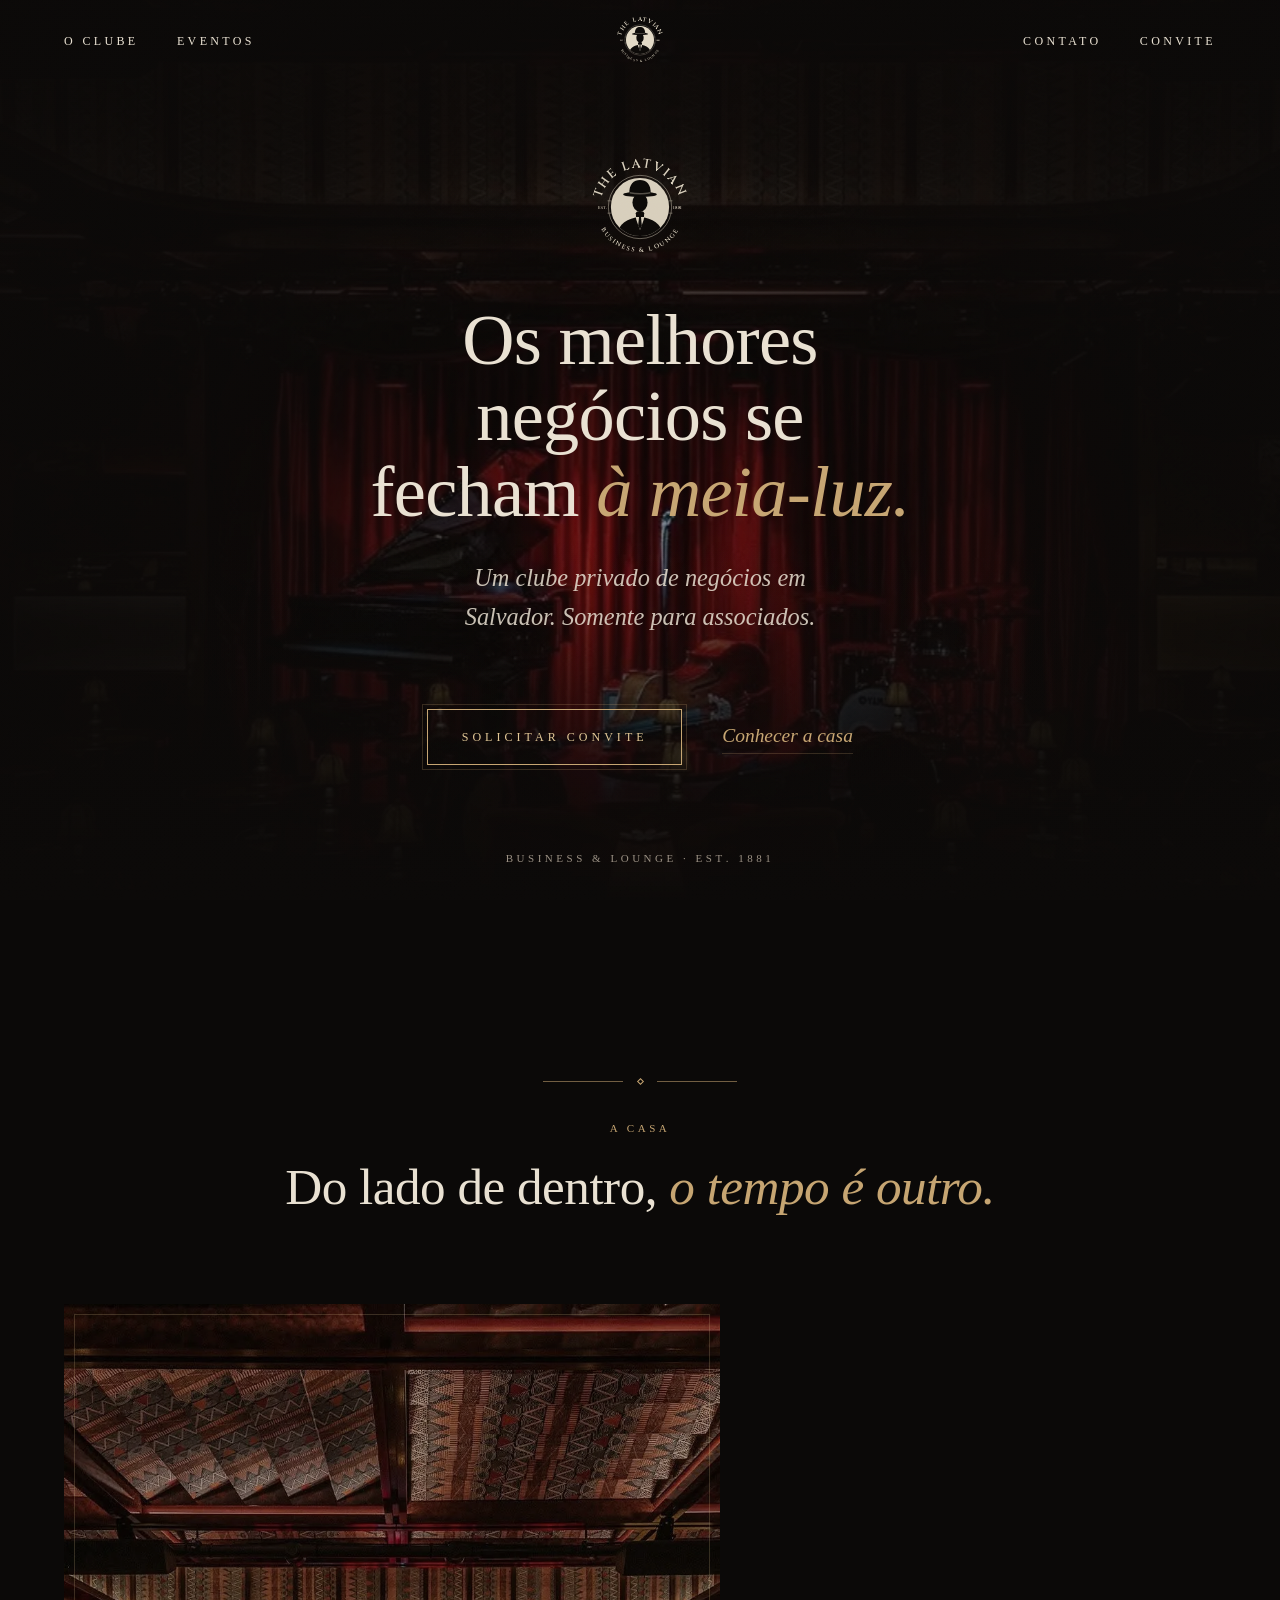
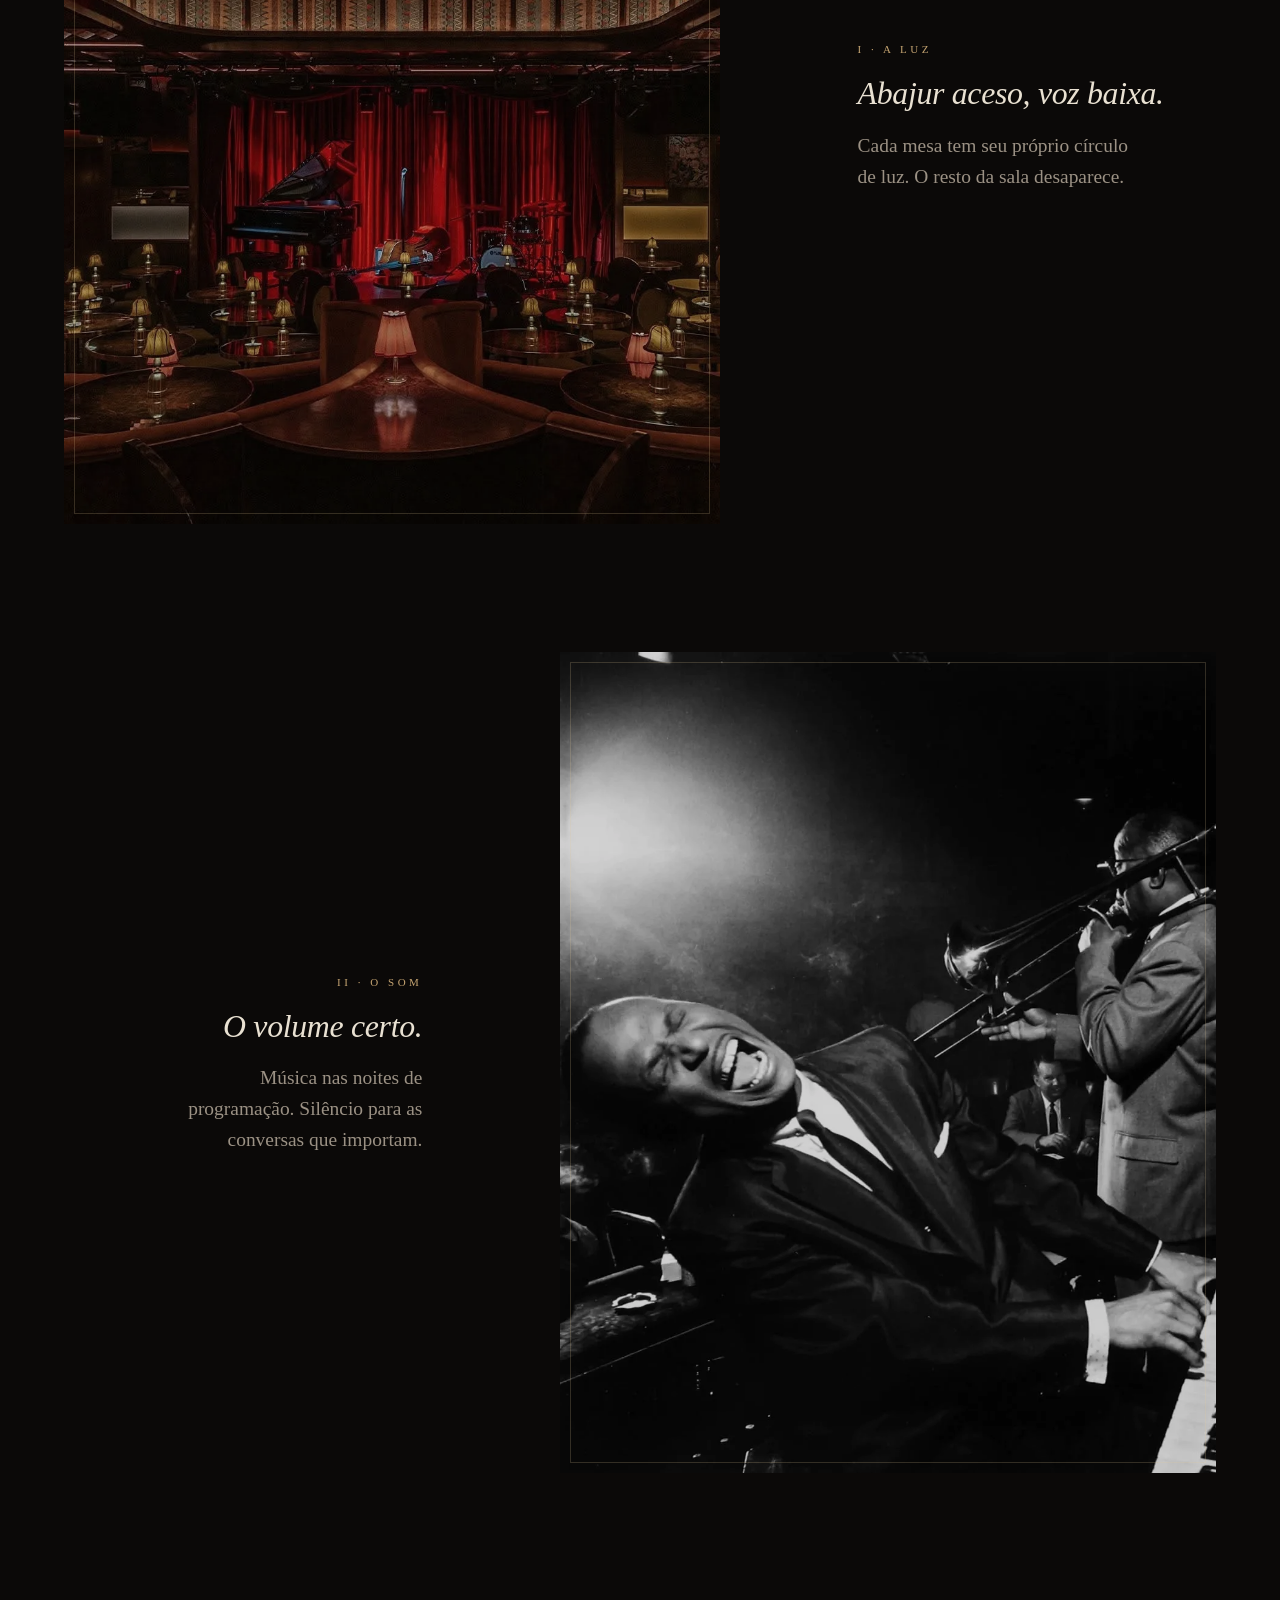
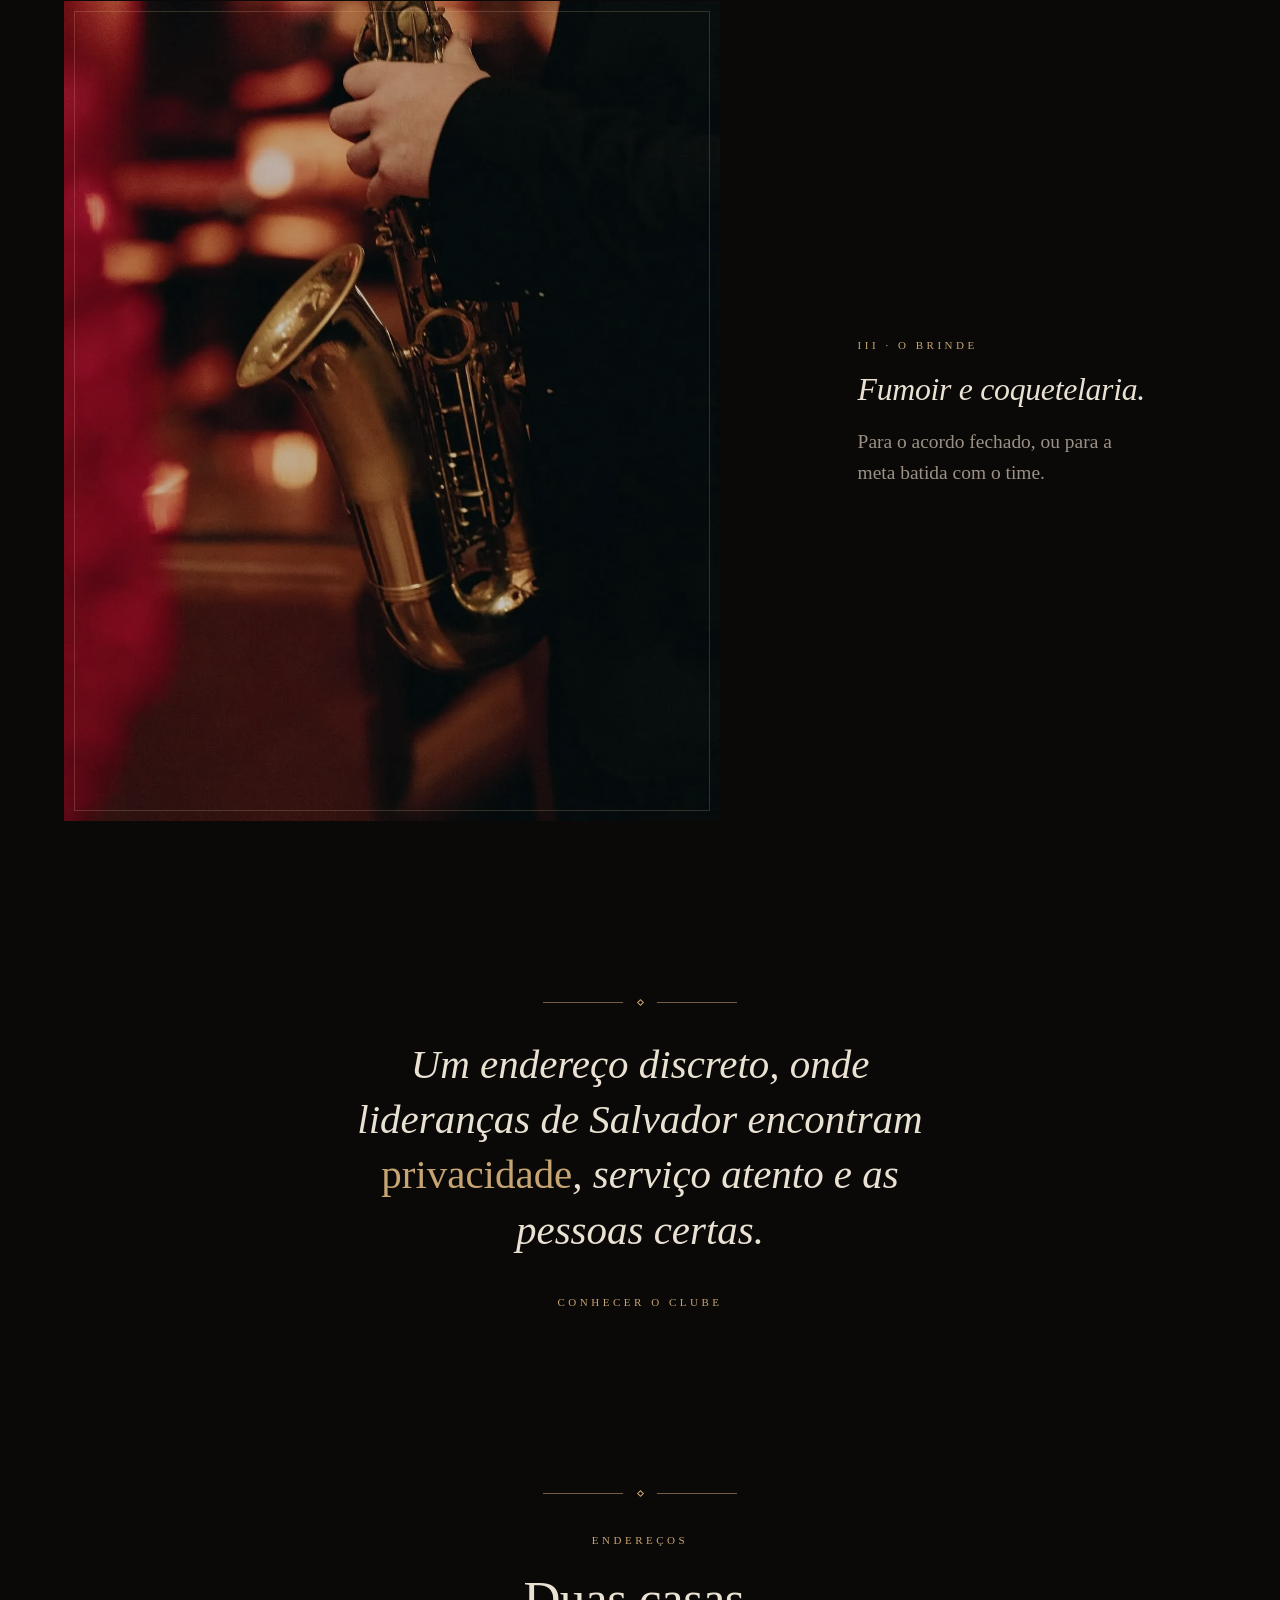
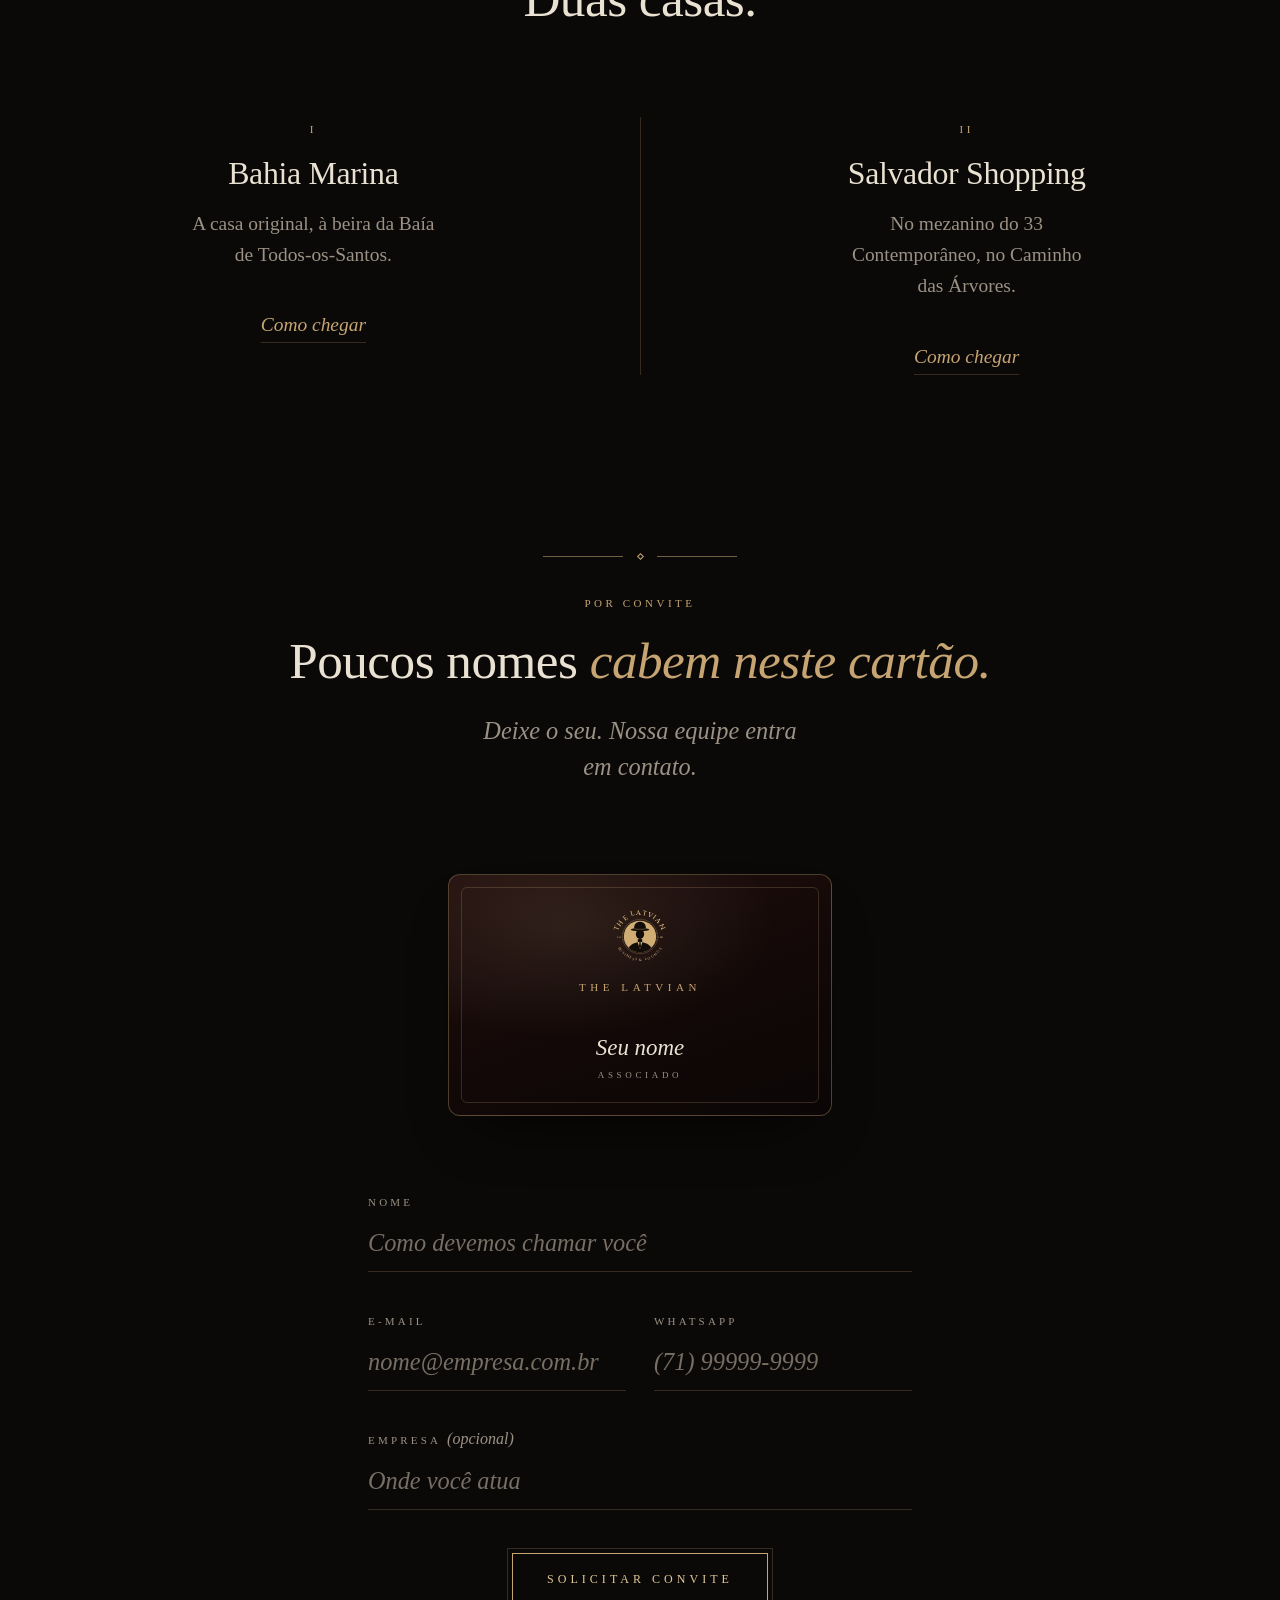
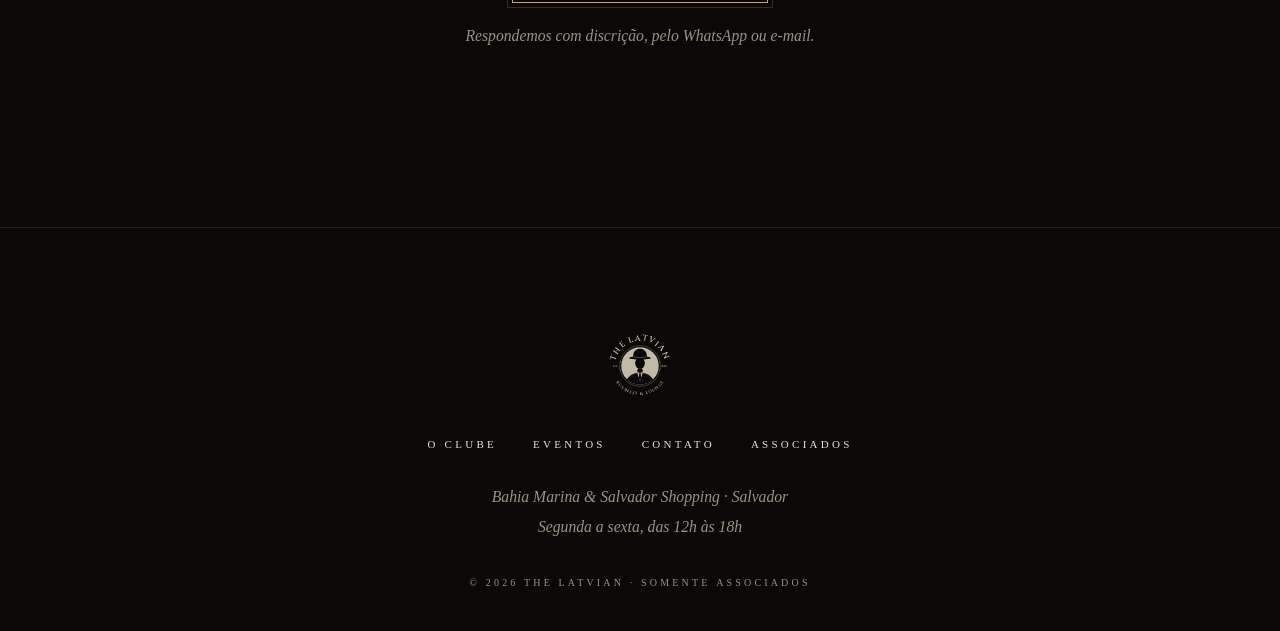
==== commit 556b47f9: "Refina o site para um estilo clássico e reservado Menos informação por tela, composição simétrica e " ====
--- a/site/index.html
+++ b/site/index.html
@@ -3,274 +3,181 @@
 <head>
 <meta charset="utf-8">
 <meta name="viewport" content="width=device-width, initial-scale=1">
-<title>The Latvian — Business & Lounge | Clube de negócios em Salvador</title>
-<meta name="description" content="Clube privado de negócios e experiências em Salvador. Luz baixa, boa conversa, fumoir e jazz, na Bahia Marina e no Salvador Shopping. Somente associados.">
-<meta name="theme-color" content="#0a0807">
-<meta property="og:title" content="The Latvian — Business & Lounge | Clube de negócios em Salvador">
-<meta property="og:description" content="Clube privado de negócios e experiências em Salvador. Luz baixa, boa conversa, fumoir e jazz, na Bahia Marina e no Salvador Shopping. Somente associados.">
+<title>The Latvian — Business & Lounge | Salvador</title>
+<meta name="description" content="Clube privado de negócios em Salvador. Acesso somente para associados, por convite.">
+<meta name="theme-color" content="#0b0908">
+<meta property="og:title" content="The Latvian — Business & Lounge | Salvador">
+<meta property="og:description" content="Clube privado de negócios em Salvador. Acesso somente para associados, por convite.">
 <meta property="og:type" content="website">
 <meta property="og:locale" content="pt_BR">
 <meta property="og:image" content="assets/img/fotos/salao-palco.webp">
 <link rel="icon" href="assets/img/favicon.svg" type="image/svg+xml">
 <link rel="preload" href="assets/fonts/eb-garamond-latin-400-normal.woff2" as="font" type="font/woff2" crossorigin>
 <link rel="preload" href="assets/fonts/eb-garamond-latin-400-italic.woff2" as="font" type="font/woff2" crossorigin>
-<link rel="preload" href="assets/fonts/archivo-latin-500-normal.woff2" as="font" type="font/woff2" crossorigin>
 <link rel="stylesheet" href="assets/css/style.css">
 <script src="assets/js/main.js" defer></script>
 </head>
 <body data-page="inicio">
 <a class="skip-link" href="#conteudo">Pular para o conteúdo</a>
 <header class="site-header">
-  <div class="frame grid">
-    <a class="pill" href="index.html" aria-label="The Latvian — página inicial"><img src="assets/img/emblem.svg" alt="" width="26" height="26">The Latvian ©1881</a>
-    <nav class="nav-a" aria-label="Principal">
+  <div class="wrap">
+    <nav aria-label="Principal">
       <a href="clube.html">O Clube</a>
       <a href="eventos.html">Eventos</a>
     </nav>
-    <nav class="nav-b" aria-label="Contato">
+    <a class="brand" href="index.html" aria-label="The Latvian — página inicial"><img src="assets/img/emblem.svg" alt="" width="54" height="54"></a>
+    <nav aria-label="Acesso">
       <a href="contato.html">Contato</a>
+      <a href="#convite">Convite</a>
     </nav>
-    <div class="header-end">
-      <a class="member-link" href="contato.html?assunto=associado" data-member-link>Área do associado</a>
-      <a class="paren" href="#convite">Solicitar convite</a>
-    </div>
-    <button class="menu-toggle" type="button" aria-controls="mobile-menu" aria-expanded="false" data-menu-open>(Menu)</button>
+    <button class="menu-toggle" type="button" aria-controls="mobile-menu" aria-expanded="false" data-menu-open>Menu</button>
   </div>
 </header>
 <div class="mobile-menu" id="mobile-menu" role="dialog" aria-modal="true" aria-label="Menu" hidden>
   <div class="mobile-menu__top">
-    <a class="pill" href="index.html"><img src="assets/img/emblem.svg" alt="" width="26" height="26">The Latvian ©1881</a>
-    <button class="menu-toggle" type="button" style="display:inline-flex" data-menu-close>(Fechar)</button>
+    <a class="brand" href="index.html" aria-label="Início"><img src="assets/img/emblem.svg" alt="" width="54" height="54"></a>
+    <button class="menu-toggle" type="button" data-menu-close>Fechar</button>
   </div>
   <nav aria-label="Principal (móvel)">
-    <a href="index.html" aria-current="page"><span class="count">01</span>Início</a>
-    <a href="clube.html"><span class="count">02</span>O Clube</a>
-    <a href="eventos.html"><span class="count">03</span>Eventos</a>
-    <a href="contato.html"><span class="count">04</span>Contato</a>
+    <a href="index.html" aria-current="page">Início</a>
+    <a href="clube.html">O Clube</a>
+    <a href="eventos.html">Eventos</a>
+    <a href="contato.html">Contato</a>
   </nav>
-  <div class="mobile-menu__foot">
-    <a class="btn" href="#convite">Solicitar convite</a>
-    <a class="member-link label" href="contato.html?assunto=associado" data-member-link>Área do associado</a>
-  </div>
+  <a class="btn" href="#convite">Solicitar convite</a>
 </div>
 <main id="conteudo">
 
 <section class="hero" aria-labelledby="hero-title">
   <div class="hero__photo"><img src="assets/img/fotos/salao-palco.webp" alt="Salão à meia-luz com abajures nas mesas e palco de cortina vermelha" width="1080" height="608" fetchpriority="high"></div>
   <div class="hero__dark" aria-hidden="true"></div>
-  <span class="hero__hint label" aria-hidden="true">Mova a luz pela sala</span>
-  <div class="hero__body frame">
-    <div class="grid">
-      <h1 id="hero-title">Os melhores negócios se fecham <em>à meia-luz.</em></h1>
-      <p class="hero__lede">O cenário ideal para discutir o futuro do seu negócio ou comemorar conquistas junto com o seu time.</p>
-      <div class="hero__actions">
-        <a class="btn" href="#convite">Solicitar convite <svg viewBox="0 0 24 24" fill="none" stroke="currentColor" stroke-width="1.4" aria-hidden="true"><path d="M3 12h17M14 6l6 6-6 6"/></svg></a>
-        <a class="link-arrow" href="#sala">Entrar na sala <svg viewBox="0 0 24 24" fill="none" stroke="currentColor" stroke-width="1.4" aria-hidden="true"><path d="M3 12h17M14 6l6 6-6 6"/></svg></a>
-      </div>
-      <div class="hero__meta">
-        <p><span class="label">Unidades</span>Bahia Marina · Salvador Shopping</p>
-        <p><span class="label">Horário</span>Seg a sex, 12h às 18h</p>
-        <p><span class="label">Associados</span>Mais de 200</p>
-        <p><span class="label">Acesso</span>Somente associados</p>
-      </div>
+  <div class="hero__inner wrap">
+    <img class="hero__emblem" src="assets/img/emblem.svg" alt="" width="112" height="112">
+    <h1 id="hero-title">Os melhores negócios se fecham <em>à meia-luz.</em></h1>
+    <p class="hero__lede">Um clube privado de negócios em Salvador. Somente para associados.</p>
+    <div class="actions">
+      <a class="btn" href="#convite">Solicitar convite</a>
+      <a class="link" href="#sala">Conhecer a casa</a>
+    </div>
+  </div>
+  <span class="hero__foot caps" aria-hidden="true">Business &amp; Lounge · Est. 1881</span>
+</section>
+
+<section class="section wrap" id="sala" aria-labelledby="sala-title">
+  <div class="head reveal">
+    <div class="ornament" aria-hidden="true"><i></i></div>
+    <span class="caps">A casa</span>
+    <h2 id="sala-title">Do lado de dentro, <em>o tempo é outro.</em></h2>
+  </div>
+  <div class="scenes">
+    <div class="scene reveal">
+      <figure><img src="assets/img/fotos/salao.webp" alt="Mesas com abajures acesos diante de um palco com piano" loading="lazy" style="object-position:50% 70%"></figure>
+      <div class="scene__text"><span class="caps">I · A luz</span><h3>Abajur aceso, voz baixa.</h3><p>Cada mesa tem seu próprio círculo de luz. O resto da sala desaparece.</p></div>
+    </div>
+    <div class="scene reveal">
+      <figure><img src="assets/img/fotos/jazz.webp" alt="Pianista e trombonista tocando jazz, em preto e branco" loading="lazy"></figure>
+      <div class="scene__text"><span class="caps">II · O som</span><h3>O volume certo.</h3><p>Música nas noites de programação. Silêncio para as conversas que importam.</p></div>
+    </div>
+    <div class="scene reveal">
+      <figure><img src="assets/img/fotos/sax.webp" alt="Saxofone dourado em close, com luzes quentes ao fundo" loading="lazy" style="object-position:50% 40%"></figure>
+      <div class="scene__text"><span class="caps">III · O brinde</span><h3>Fumoir e coquetelaria.</h3><p>Para o acordo fechado, ou para a meta batida com o time.</p></div>
     </div>
   </div>
 </section>
 
-<section class="section frame" id="sala" aria-labelledby="sala-title">
-  <div class="grid index-head reveal">
-      <span class="label">Como é estar lá</span><span class="count">(03)</span>
-      <h2 id="sala-title">A porta fecha. <em>A cidade fica do lado de fora.</em></h2>
-      <p>Luz baixa, som de verdade e uma mesa onde ninguém tem pressa. É assim que o clube recebe.</p>
-    </div>
-  <div class="scenes">
-    <div class="grid scene scene--a reveal">
-      <figure><img src="assets/img/fotos/salao.webp" alt="Mesas redondas com abajures acesos diante de um palco com piano" loading="lazy" style="object-position:50% 60%"><figcaption class="scene__no">1. A luz</figcaption></figure>
-      <div class="scene__text"><h3>Abajur aceso, voz baixa.</h3><p>A luz fica nas mesas, não no teto. Cada conversa ganha o seu próprio círculo, e o resto da sala desaparece.</p></div>
-    </div>
-    <div class="grid scene scene--b reveal">
-      <figure><img src="assets/img/fotos/jazz.webp" alt="Pianista e trombonista tocando jazz sob um holofote, em preto e branco" loading="lazy"><figcaption class="scene__no">2. O som</figcaption></figure>
-      <div class="scene__text"><h3>O som faz a sala.</h3><p>Música ao vivo nas noites de programação. Nos outros dias, o volume certo para fechar um acordo sem levantar a voz.</p></div>
-    </div>
-    <div class="grid scene scene--c reveal">
-      <figure><img src="assets/img/fotos/sax.webp" alt="Saxofone dourado em close, com luzes quentes desfocadas ao fundo" loading="lazy" style="object-position:50% 45%"><figcaption class="scene__no">3. O brinde</figcaption></figure>
-      <div class="scene__text"><h3>Fumoir, coquetel e a hora do brinde.</h3><p>Charutos num ambiente com tratamento acústico e exaustão dedicada, coquetelaria de autor e o lugar certo para celebrar com o time.</p></div>
-    </div>
+<section class="section narrow" aria-labelledby="clube-title">
+  <div class="statement reveal">
+    <div class="ornament" aria-hidden="true"><i></i></div>
+    <h2 id="clube-title" class="visually-hidden">O clube</h2>
+    <blockquote>Um endereço discreto, onde lideranças de Salvador encontram <em>privacidade</em>, serviço atento e as pessoas certas.</blockquote>
+    <footer class="caps"><a href="clube.html" class="gilt" style="text-decoration:none">Conhecer o clube</a></footer>
   </div>
 </section>
 
-<section class="section frame" aria-labelledby="clube-title">
-  <div class="grid manifesto reveal">
-    <span class="label">(O Clube)</span>
-    <h2 id="clube-title" class="visually-hidden">O clube</h2>
-    <p class="manifesto__text">The Latvian é um lounge corporativo e clube de negócios para associados. Um endereço discreto onde executivos, empreendedores e lideranças de Salvador encontram <em>privacidade, serviço atento e as pessoas certas por perto.</em></p>
-    <p class="manifesto__aside">Mais de 200 associados usam o clube para receber clientes, fechar acordos, almoçar sem pressa e celebrar com o time. <a class="link-arrow" href="clube.html">Conhecer o clube <svg viewBox="0 0 24 24" fill="none" stroke="currentColor" stroke-width="1.4" aria-hidden="true"><path d="M3 12h17M14 6l6 6-6 6"/></svg></a></p>
+<section class="section wrap" aria-labelledby="casas-title">
+  <div class="head reveal">
+    <div class="ornament" aria-hidden="true"><i></i></div>
+    <span class="caps">Endereços</span>
+    <h2 id="casas-title">Duas casas.</h2>
+  </div>
+  <div class="houses reveal">
+    <article class="house">
+      <span class="caps">I</span>
+      <h3>Bahia Marina</h3>
+      <p>A casa original, à beira da Baía de Todos-os-Santos.</p>
+      <a class="link" href="https://www.google.com/maps/search/?api=1&amp;query=Bahia+Marina+Salvador" target="_blank" rel="noopener">Como chegar</a>
+    </article>
+    <span class="houses__rule" aria-hidden="true"></span>
+    <article class="house">
+      <span class="caps">II</span>
+      <h3>Salvador Shopping</h3>
+      <p>No mezanino do 33 Contemporâneo, no Caminho das Árvores.</p>
+      <a class="link" href="https://www.google.com/maps/search/?api=1&amp;query=Salvador+Shopping+33+Contempor%C3%A2neo" target="_blank" rel="noopener">Como chegar</a>
+    </article>
   </div>
 </section>
 
-<section class="section frame" aria-labelledby="dia-title">
-  <div class="grid index-head reveal">
-      <span class="label">Um dia no clube</span><span class="count">12h — 18h</span>
-      <h2 id="dia-title">Do almoço <em>ao último brinde.</em></h2>
-    </div>
-  <ol class="hours">
-    <li class="grid hour"><span class="hour__time">12h</span><span class="hour__lamp" aria-hidden="true"></span><h3>Almoço de negócios</h3><p>Mesa reservada, cozinha autoral e um serviço que não interrompe a conversa.</p></li>
-    <li class="grid hour"><span class="hour__time">14h</span><span class="hour__lamp" aria-hidden="true"></span><h3>Reuniões</h3><p>Mesas de trabalho, internet e privacidade para receber clientes e parceiros.</p></li>
-    <li class="grid hour"><span class="hour__time">16h</span><span class="hour__lamp" aria-hidden="true"></span><h3>Fumoir</h3><p>Charutos e coquetelaria, com tratamento acústico e exaustão dedicada.</p></li>
-    <li class="grid hour"><span class="hour__time">18h</span><span class="hour__lamp" aria-hidden="true"></span><h3>Celebração</h3><p>O brinde do contrato assinado ou da meta batida com o seu time.</p></li>
-  </ol>
-</section>
-
-<section class="curtain" id="espacos" aria-labelledby="espacos-title">
-  <div class="frame">
-    <div class="grid index-head reveal">
-      <span class="label">Espaços</span><span class="count">(02)</span>
-      <h2 id="espacos-title">Dois endereços. <em>A mesma casa.</em></h2>
-      <p>Escolha a unidade mais perto da sua agenda. O associado é recebido nas duas.</p>
-    </div>
-    <div class="grid venues">
-      <article class="venue reveal">
-        <span class="label">Bahia Marina</span>
-        <h3>A casa original, à beira da baía.</h3>
-        <p>Lounge, fumoir e mesas para reuniões, com a Baía de Todos-os-Santos como vizinha.</p>
-        <ul><li>Fumoir</li><li>Coquetelaria</li><li>Cozinha autoral</li><li>Mesas para reuniões</li></ul>
-        <div class="venue__meta"><span>Seg a sex · 12h às 18h</span><a class="link-arrow" href="https://www.google.com/maps/search/?api=1&amp;query=Bahia+Marina+Salvador" target="_blank" rel="noopener">Como chegar <svg viewBox="0 0 24 24" fill="none" stroke="currentColor" stroke-width="1.4" aria-hidden="true"><path d="M3 12h17M14 6l6 6-6 6"/></svg></a></div>
-      </article>
-      <article class="venue reveal">
-        <span class="label">Salvador Shopping</span>
-        <h3>No mezanino, longe do barulho.</h3>
-        <p>Acima do restaurante 33 Contemporâneo, no Caminho das Árvores, perto de onde a cidade trabalha.</p>
-        <ul><li>Bar próprio</li><li>Mesas de trabalho</li><li>Sala de TV</li><li>Internet</li><li>Atendimento personalizado</li><li>Ambiente reservado</li></ul>
-        <div class="venue__meta"><span>Seg a sex · 12h às 18h</span><a class="link-arrow" href="https://www.google.com/maps/search/?api=1&amp;query=Salvador+Shopping+33+Contempor%C3%A2neo" target="_blank" rel="noopener">Como chegar <svg viewBox="0 0 24 24" fill="none" stroke="currentColor" stroke-width="1.4" aria-hidden="true"><path d="M3 12h17M14 6l6 6-6 6"/></svg></a></div>
-      </article>
-    </div>
+<section class="section section--last wrap" id="convite" aria-labelledby="form-title">
+  <div class="head reveal">
+    <div class="ornament" aria-hidden="true"><i></i></div>
+    <span class="caps">Por convite</span>
+    <h2 id="form-title">Poucos nomes <em>cabem neste cartão.</em></h2>
+    <p>Deixe o seu. Nossa equipe entra em contato.</p>
   </div>
-</section>
-
-<section class="section frame" aria-labelledby="agenda-title">
-  <div class="grid index-head reveal">
-      <span class="label">Agenda</span><span class="count">(04)</span>
-      <h2 id="agenda-title">A programação <em>chega primeiro aos associados.</em></h2>
-    </div>
-  <div class="grid bill">
-    <ol class="bill__list reveal">
-      <li><span class="count">01</span><div><strong>Encontros corporativos</strong><span class="dim">Conversas com lideranças e rodadas de relacionamento.</span></div></li>
-      <li><span class="count">02</span><div><strong>Noites gastronômicas</strong><span class="dim">Jantares harmonizados e coquetelaria de autor.</span></div></li>
-      <li><span class="count">03</span><div><strong>Programação cultural</strong><span class="dim">Música, arte e noites para receber bem.</span></div></li>
-      <li><span class="count">04</span><div><strong>Viagens do clube</strong><span class="dim">Roteiros internacionais e esportivos para associados.</span></div></li>
-    </ol>
-    <figure class="bill__photo reveal"><img src="assets/img/fotos/salao.webp" alt="Palco com cortina vermelha, piano e abajures acesos nas mesas" loading="lazy" style="object-position:50% 75%;filter:none"><figcaption><span>Noites de programação</span><a class="link-arrow" href="eventos.html">Ver a agenda <svg viewBox="0 0 24 24" fill="none" stroke="currentColor" stroke-width="1.4" aria-hidden="true"><path d="M3 12h17M14 6l6 6-6 6"/></svg></a></figcaption></figure>
-  </div>
-</section>
-
-<section class="section frame" aria-labelledby="associar-title">
-  <div class="grid index-head reveal">
-      <span class="label">Associação</span><span class="count">(03)</span>
-      <h2 id="associar-title">Como se tornar <em>associado.</em></h2>
-      <p>O ingresso começa com uma conversa. Sem formulário longo, sem pressa.</p>
-    </div>
-  <ol class="grid steps reveal">
-    <li><h3>Solicite seu convite</h3><p>Deixe nome e contato. Leva menos de um minuto.</p></li>
-    <li><h3>Converse com a equipe</h3><p>Entramos em contato para entender o que você procura e explicar como funciona a associação.</p></li>
-    <li><h3>Conheça a casa</h3><p>Agende uma visita, sinta o ambiente e decida com calma.</p></li>
-  </ol>
-</section>
-
-<section class="section section--last frame" id="convite" aria-labelledby="form-title">
-  <div class="grid index-head" style="margin-bottom:3rem"><span class="label">Convite</span><span class="count">(01)</span></div>
-  <div class="grid invite">
-    <div class="invite__aside">
-      <h2 id="form-title">Seu nome <em>já cabe no cartão.</em></h2>
-      <p>Preencha o pedido e veja como fica. Nossa equipe retorna pelo WhatsApp ou e-mail informado.</p>
-      <div class="card-stage">
-  <div class="member-card" aria-hidden="true">
-    <div class="member-card__inner">
-      <img class="member-card__emblem" src="assets/img/emblem-brass.svg" alt="" width="120" height="120">
-      <div class="member-card__house">The Latvian<small>Business &amp; Lounge</small></div>
-      <div class="member-card__holder">
-        <div>
-          <span class="member-card__label">Associado</span>
-          <span class="member-card__name" data-card-name>Seu nome aqui</span>
-          <span class="member-card__company" data-card-company>Sua empresa</span>
+  <div class="invite reveal">
+    <div class="card-stage">
+      <div class="member-card" aria-hidden="true">
+        <div class="member-card__inner">
+          <img class="member-card__emblem" src="assets/img/emblem-brass.svg" alt="" width="80" height="80">
+          <span class="member-card__house">The Latvian</span>
+          <div><span class="member-card__name" data-card-name>Seu nome</span><span class="member-card__label">Associado</span></div>
         </div>
-        <div class="member-card__since"><span class="member-card__label">Salvador</span><strong>Est. 1881</strong></div>
       </div>
     </div>
-  </div>
-</div>
-    </div>
     <form class="form" data-invite-form  novalidate aria-labelledby="form-title">
-      <div class="field field--full">
-        <label for="f-nome">Nome completo</label>
-        <input id="f-nome" name="nome" type="text" autocomplete="name" required maxlength="80" placeholder="Como devemos chamar você" aria-describedby="e-nome">
-        <p class="field__error" id="e-nome" aria-live="polite"></p>
-      </div>
-      <div class="field">
-        <label for="f-empresa">Empresa <span class="optional">(opcional)</span></label>
-        <input id="f-empresa" name="empresa" type="text" autocomplete="organization" maxlength="80" placeholder="Onde você atua" aria-describedby="e-empresa">
-        <p class="field__error" id="e-empresa" aria-live="polite"></p>
-      </div>
-      <div class="field">
-        <label for="f-cargo">Cargo <span class="optional">(opcional)</span></label>
-        <input id="f-cargo" name="cargo" type="text" autocomplete="organization-title" maxlength="60" placeholder="Sócio, diretor, CEO" aria-describedby="e-cargo">
-        <p class="field__error" id="e-cargo" aria-live="polite"></p>
-      </div>
-      <div class="field">
-        <label for="f-email">E-mail</label>
-        <input id="f-email" name="email" type="email" autocomplete="email" required maxlength="120" placeholder="nome@empresa.com.br" aria-describedby="e-email">
-        <p class="field__error" id="e-email" aria-live="polite"></p>
-      </div>
-      <div class="field">
-        <label for="f-whatsapp">WhatsApp</label>
-        <input id="f-whatsapp" name="whatsapp" type="tel" inputmode="tel" autocomplete="tel-national" required placeholder="(71) 99999-9999" aria-describedby="e-whatsapp">
-        <p class="field__error" id="e-whatsapp" aria-live="polite"></p>
-      </div>
-      
-      <fieldset class="field field--full choices">
-        <legend>Unidade de preferência</legend>
-        <div class="choices__row">
-          <label class="choice"><input type="radio" name="unidade" value="Bahia Marina" checked><span>Bahia Marina</span></label>
-          <label class="choice"><input type="radio" name="unidade" value="Salvador Shopping"><span>Salvador Shopping</span></label>
-          <label class="choice"><input type="radio" name="unidade" value="Sem preferência"><span>Sem preferência</span></label>
+        <div class="field">
+          <label for="f-nome">Nome</label>
+          <input id="f-nome" name="nome" type="text" autocomplete="name" required maxlength="80" placeholder="Como devemos chamar você" aria-describedby="e-nome">
+          <p class="field__error" id="e-nome" aria-live="polite"></p>
         </div>
-      </fieldset>
-      <div class="field field--full">
-        <label for="f-mensagem">Conte um pouco sobre você <span class="optional">(opcional)</span></label>
-        <textarea id="f-mensagem" name="mensagem" rows="3" maxlength="1200" placeholder="O que você procura no clube, quem indicou…"></textarea>
-      </div>
-      <p class="form__status" role="status" tabindex="-1" hidden></p>
-      <div class="form__foot">
-        <p class="form__note">Seus dados são usados apenas para retornarmos o contato.</p>
-        <button class="btn" type="submit"><span>Solicitar convite</span><svg viewBox="0 0 24 24" fill="none" stroke="currentColor" stroke-width="1.4" aria-hidden="true"><path d="M3 12h17M14 6l6 6-6 6"/></svg></button>
-      </div>
-    </form>
+        <div class="form__row">
+          <div class="field">
+          <label for="f-email">E-mail</label>
+          <input id="f-email" name="email" type="email" autocomplete="email" required maxlength="120" placeholder="nome@empresa.com.br" aria-describedby="e-email">
+          <p class="field__error" id="e-email" aria-live="polite"></p>
+        </div>
+          <div class="field">
+          <label for="f-whatsapp">WhatsApp</label>
+          <input id="f-whatsapp" name="whatsapp" type="tel" inputmode="tel" autocomplete="tel-national" required placeholder="(71) 99999-9999" aria-describedby="e-whatsapp">
+          <p class="field__error" id="e-whatsapp" aria-live="polite"></p>
+        </div>
+        </div>
+        <div class="field">
+          <label for="f-empresa">Empresa <span class="optional">(opcional)</span></label>
+          <input id="f-empresa" name="empresa" type="text" autocomplete="organization" maxlength="80" placeholder="Onde você atua" aria-describedby="e-empresa">
+          <p class="field__error" id="e-empresa" aria-live="polite"></p>
+        </div>
+        <p class="form__status" role="status" tabindex="-1" hidden></p>
+        <div class="form__foot">
+          <button class="btn" type="submit"><span>Solicitar convite</span></button>
+          <p class="form__note">Respondemos com discrição, pelo WhatsApp ou e-mail.</p>
+        </div>
+      </form>
   </div>
 </section>
 </main>
 <footer class="site-footer">
-  <div class="frame">
-    <div class="grid">
-      <p>The Latvian<br>Business &amp; Lounge</p>
-      <ul>
-        <li>Bahia Marina, Salvador</li>
-        <li>Salvador Shopping, mezanino do 33 Contemporâneo</li>
-      </ul>
-      <ul>
-        <li>Segunda a sexta</li>
-        <li>12h às 18h</li>
-        <li>Somente associados</li>
-      </ul>
-      <ul>
-        <li><a href="clube.html">O Clube</a></li>
-        <li><a href="eventos.html">Eventos</a></li>
-        <li><a href="contato.html">Contato</a></li>
-        <li><a href="contato.html?assunto=associado" data-member-link>Área do associado</a></li>
-      </ul>
-    </div>
-    <div class="footer-sign">
-      <img src="assets/img/emblem.svg" alt="The Latvian — Business &amp; Lounge, Est. 1881" width="104" height="104">
-      <span class="label label--dim">© <span data-year>2026</span> The Latvian · Salvador, Bahia</span>
-    </div>
+  <div class="wrap">
+    <img src="assets/img/emblem.svg" alt="The Latvian — Business &amp; Lounge, Est. 1881" width="72" height="72">
+    <nav aria-label="Rodapé">
+      <a href="clube.html">O Clube</a>
+      <a href="eventos.html">Eventos</a>
+      <a href="contato.html">Contato</a>
+      <a href="contato.html?assunto=associado" data-member-link>Associados</a>
+    </nav>
+    <p>Bahia Marina &amp; Salvador Shopping · Salvador</p>
+    <p>Segunda a sexta, das 12h às 18h</p>
+    <span class="caps">© <span data-year>2026</span> The Latvian · Somente associados</span>
   </div>
 </footer>
 </body>
--- a/site/assets/css/style.css
+++ b/site/assets/css/style.css
@@ -1,437 +1,322 @@
 /* The Latvian — Business & Lounge
-   Neo-Speakeasy: preto de sala apagada, vermelho de cortina, âmbar de abajur. */
+   Clássico e reservado: sala à meia-luz, filetes finos, versaletes e muito silêncio. */
 
 @font-face { font-family: "EB Garamond"; src: url("../fonts/eb-garamond-latin-400-normal.woff2") format("woff2"); font-weight: 400; font-display: swap; }
 @font-face { font-family: "EB Garamond"; src: url("../fonts/eb-garamond-latin-400-italic.woff2") format("woff2"); font-weight: 400; font-style: italic; font-display: swap; }
 @font-face { font-family: "EB Garamond"; src: url("../fonts/eb-garamond-latin-500-normal.woff2") format("woff2"); font-weight: 500; font-display: swap; }
 @font-face { font-family: "EB Garamond"; src: url("../fonts/eb-garamond-latin-500-italic.woff2") format("woff2"); font-weight: 500; font-style: italic; font-display: swap; }
-@font-face { font-family: "Archivo"; src: url("../fonts/archivo-latin-400-normal.woff2") format("woff2"); font-weight: 400; font-display: swap; }
-@font-face { font-family: "Archivo"; src: url("../fonts/archivo-latin-500-normal.woff2") format("woff2"); font-weight: 500; font-display: swap; }
 
 :root {
   /* Sala */
-  --ink: #0a0807;
-  --ink-2: #110c0a;
-  --ink-3: #1a1311;
-  --oxblood: #2b0709;
-  --oxblood-2: #3e0b0e;
-  --curtain: #8f1a1c;
-  --curtain-hi: #c8352f;
-
-  /* Luz */
-  --amber: #e2a65a;
-  --amber-hi: #f3c98a;
-  --brass: #c39a62;
-  --bone: #ece3d3;
-  --smoke: #9a8f84;
-  --hair: rgba(236, 227, 211, .14);
-  --hair-strong: rgba(236, 227, 211, .28);
-  --danger: #f08a6c;
-
-  /* Tipografia */
-  --serif: "EB Garamond", "Garamond", Georgia, serif;
-  --label: "Archivo", "Helvetica Neue", Arial, sans-serif;
-
-  --t-label: .72rem;
-  --t-small: .94rem;
-  --t-body: clamp(1.08rem, 1.02rem + .25vw, 1.22rem);
-  --t-lead: clamp(1.3rem, 1.12rem + .7vw, 1.75rem);
-  --t-h3: clamp(1.6rem, 1.3rem + 1.1vw, 2.3rem);
-  --t-h2: clamp(2.3rem, 1.6rem + 3vw, 4.6rem);
-  --t-h1: clamp(3rem, 1.8rem + 5.4vw, 7.4rem);
-
-  /* Grade editorial */
-  --frame: clamp(1rem, .5rem + 1.8vw, 2.25rem);
-  --gap: clamp(1rem, .6rem + 1.2vw, 1.75rem);
-  --section: clamp(5rem, 3rem + 9vw, 12rem);
-  --max: 100rem;
-
-  --ease: cubic-bezier(.16, 1, .3, 1);
+  --ink: #0b0908;
+  --ink-2: #120e0c;
+  --wine: #1f0a0b;
+  --wine-2: #2a0f10;
+
+  /* Luz e papel */
+  --gilt: #c6a572;        /* dourado envelhecido: filetes, ênfases, ação */
+  --gilt-hi: #e2c896;
+  --ivory: #e9e1d2;
+  --mist: #9b9184;        /* texto secundário (≥ 4.5:1 sobre --ink) */
+  --line: rgba(198, 165, 114, .22);
+  --line-soft: rgba(233, 225, 210, .1);
+  --danger: #e59a82;
+
+  --serif: "EB Garamond", "Garamond", "Times New Roman", serif;
+
+  --t-caps: .8rem;
+  --t-small: .98rem;
+  --t-body: clamp(1.1rem, 1.04rem + .22vw, 1.24rem);
+  --t-lead: clamp(1.25rem, 1.12rem + .5vw, 1.55rem);
+  --t-h3: clamp(1.55rem, 1.35rem + .8vw, 2.05rem);
+  --t-h2: clamp(2.1rem, 1.6rem + 2vw, 3.4rem);
+  --t-h1: clamp(2.6rem, 1.8rem + 3.4vw, 5rem);
+
+  --gutter: clamp(1.25rem, .8rem + 2vw, 3rem);
+  --section: clamp(6rem, 4rem + 9vw, 13rem);
+  --measure: 38rem;
+  --wide: 72rem;
+
+  --ease: cubic-bezier(.22, 1, .36, 1);
 }
 
 *, *::before, *::after { box-sizing: border-box; }
-html { -webkit-text-size-adjust: 100%; text-size-adjust: 100%; scroll-behavior: smooth; scroll-padding-top: 5rem; scrollbar-color: var(--oxblood-2) var(--ink); }
+html { -webkit-text-size-adjust: 100%; text-size-adjust: 100%; scroll-behavior: smooth; scroll-padding-top: 6rem; scrollbar-color: var(--wine-2) var(--ink); }
 @media (prefers-reduced-motion: reduce) { html { scroll-behavior: auto; } }
 
 body {
   margin: 0;
   background: var(--ink);
-  color: var(--bone);
+  color: var(--ivory);
   font-family: var(--serif);
   font-size: var(--t-body);
-  line-height: 1.5;
-  font-variant-numeric: oldstyle-nums proportional-nums;
+  line-height: 1.6;
+  font-variant-numeric: oldstyle-nums;
   -webkit-font-smoothing: antialiased;
   text-rendering: optimizeLegibility;
 }
-
-/* Grão de filme sobre tudo */
 body::after {
-  content: ""; position: fixed; inset: 0; z-index: 90; pointer-events: none; opacity: .09;
-  background-image: url("data:image/svg+xml,%3Csvg xmlns='http://www.w3.org/2000/svg' width='200' height='200'%3E%3Cfilter id='n'%3E%3CfeTurbulence type='fractalNoise' baseFrequency='.85' numOctaves='3' stitchTiles='stitch'/%3E%3CfeColorMatrix values='0 0 0 0 1  0 0 0 0 .92  0 0 0 0 .82  0 0 0 1 0'/%3E%3C/filter%3E%3Crect width='100%25' height='100%25' filter='url(%23n)'/%3E%3C/svg%3E");
-  mix-blend-mode: overlay;
+  content: ""; position: fixed; inset: 0; z-index: 90; pointer-events: none; opacity: .05; mix-blend-mode: overlay;
+  background-image: url("data:image/svg+xml,%3Csvg xmlns='http://www.w3.org/2000/svg' width='200' height='200'%3E%3Cfilter id='n'%3E%3CfeTurbulence type='fractalNoise' baseFrequency='.85' numOctaves='3' stitchTiles='stitch'/%3E%3C/filter%3E%3Crect width='100%25' height='100%25' filter='url(%23n)'/%3E%3C/svg%3E");
 }
 
 img, svg { display: block; max-width: 100%; }
 img { height: auto; }
-a { color: inherit; text-decoration-color: var(--hair-strong); text-underline-offset: .2em; text-decoration-thickness: 1px; transition: color .3s var(--ease), text-decoration-color .3s var(--ease); }
-a:hover { color: var(--amber-hi); text-decoration-color: var(--amber); }
-::selection { background: var(--curtain); color: var(--bone); }
-:focus-visible { outline: 1px solid var(--amber); outline-offset: 4px; }
-::-webkit-scrollbar { width: 10px; }
+a { color: inherit; text-decoration-color: var(--line); text-underline-offset: .25em; text-decoration-thickness: 1px; transition: color .4s var(--ease), text-decoration-color .4s var(--ease); }
+a:hover { color: var(--gilt-hi); text-decoration-color: var(--gilt); }
+::selection { background: var(--wine-2); color: var(--gilt-hi); }
+:focus-visible { outline: 1px solid var(--gilt); outline-offset: 5px; }
+::-webkit-scrollbar { width: 8px; }
 ::-webkit-scrollbar-track { background: var(--ink); }
-::-webkit-scrollbar-thumb { background: var(--oxblood-2); border-radius: 5px; border: 2px solid var(--ink); }
-
-h1, h2, h3 { font-family: var(--serif); font-weight: 400; margin: 0; letter-spacing: -.015em; text-wrap: balance; }
-h1 { font-size: var(--t-h1); line-height: .96; letter-spacing: -.025em; }
-h2 { font-size: var(--t-h2); line-height: 1; }
-h3 { font-size: var(--t-h3); line-height: 1.08; }
-h1 em, h2 em, h3 em { font-style: italic; color: var(--amber); }
-p { margin: 0 0 1em; max-width: 60ch; text-wrap: pretty; }
+::-webkit-scrollbar-thumb { background: var(--wine-2); }
+
+h1, h2, h3 { font-family: var(--serif); font-weight: 400; margin: 0; letter-spacing: -.01em; text-wrap: balance; }
+h1 { font-size: var(--t-h1); line-height: 1.05; }
+h2 { font-size: var(--t-h2); line-height: 1.1; }
+h3 { font-size: var(--t-h3); line-height: 1.2; }
+h1 em, h2 em, h3 em { color: var(--gilt); }
+p { margin: 0 0 1em; text-wrap: pretty; }
 p:last-child { margin-bottom: 0; }
 
 .visually-hidden { position: absolute !important; width: 1px; height: 1px; overflow: hidden; clip: rect(0 0 0 0); white-space: nowrap; }
-.skip-link { position: absolute; left: 1rem; top: -4rem; z-index: 100; background: var(--amber); color: var(--ink); padding: .6rem 1rem; font-family: var(--label); font-size: var(--t-label); text-transform: uppercase; letter-spacing: .08em; text-decoration: none; }
+.skip-link { position: absolute; left: 1rem; top: -4rem; z-index: 100; background: var(--ink); border: 1px solid var(--gilt); color: var(--gilt); padding: .6rem 1rem; text-decoration: none; }
 .skip-link:focus { top: 1rem; }
 
-/* Grade de 4 colunas, como uma folha de contato */
-.frame { width: min(100%, var(--max)); margin-inline: auto; padding-inline: var(--frame); }
-.grid { display: grid; grid-template-columns: repeat(4, minmax(0, 1fr)); column-gap: var(--gap); }
-@media (max-width: 820px) { .grid { grid-template-columns: repeat(2, minmax(0, 1fr)); } }
-
-.label { font-family: var(--label); font-weight: 500; font-size: var(--t-label); letter-spacing: .08em; text-transform: uppercase; line-height: 1.5; }
-.label--dim { color: var(--smoke); }
-.count { font-family: var(--label); font-size: var(--t-label); letter-spacing: .04em; color: var(--smoke); }
-.italic { font-style: italic; }
-.dim { color: var(--smoke); }
-
-/* Botões e links de ação */
+.wrap { width: min(100% - 2 * var(--gutter), var(--wide)); margin-inline: auto; }
+.narrow { width: min(100% - 2 * var(--gutter), var(--measure)); margin-inline: auto; }
+.center { text-align: center; }
+
+/* Versaletes: a voz dos rótulos */
+.caps { font-variant-caps: all-small-caps; letter-spacing: .22em; font-size: calc(var(--t-caps) * 1.25); line-height: 1.4; }
+.muted { color: var(--mist); }
+.gilt { color: var(--gilt); }
+
+/* Ornamento: filete com losango */
+.ornament { display: flex; align-items: center; justify-content: center; gap: .9rem; color: var(--gilt); margin-block: 0 2rem; }
+.ornament::before, .ornament::after { content: ""; height: 1px; width: clamp(2.5rem, 8vw, 5rem); background: currentColor; opacity: .55; }
+.ornament i { width: 5px; height: 5px; border: 1px solid currentColor; transform: rotate(45deg); }
+.ornament--plain::before, .ornament--plain::after { width: clamp(3rem, 10vw, 6rem); }
+
+/* Ações */
 .btn {
-  display: inline-flex; align-items: center; justify-content: center; gap: .7em;
-  min-height: 3rem; padding: .8rem 1.5rem;
-  font-family: var(--label); font-weight: 500; font-size: .78rem; letter-spacing: .1em; text-transform: uppercase;
-  color: var(--ink); background: var(--amber); border: 1px solid var(--amber); border-radius: 999px;
+  display: inline-flex; align-items: center; justify-content: center; gap: .8em;
+  min-height: 3.1rem; padding: .85rem 2.1rem;
+  font-family: var(--serif); font-size: 1.05rem; font-variant-caps: all-small-caps; letter-spacing: .24em;
+  color: var(--gilt-hi); background: transparent; border: 1px solid var(--gilt); border-radius: 0;
+  outline: 1px solid var(--line); outline-offset: 4px;
   text-decoration: none; cursor: pointer;
-  box-shadow: 0 0 0 0 rgba(226, 166, 90, 0), 0 14px 30px -18px rgba(226, 166, 90, .7);
-  transition: background-color .3s var(--ease), box-shadow .5s var(--ease), transform .3s var(--ease), color .3s;
-}
-.btn:hover { background: var(--amber-hi); color: var(--ink); box-shadow: 0 0 0 6px rgba(226, 166, 90, .12), 0 18px 40px -16px rgba(226, 166, 90, .8); transform: translateY(-1px); }
-.btn[disabled], .btn[aria-busy="true"] { opacity: .6; cursor: progress; transform: none; }
-.btn svg { width: 1.1em; height: 1.1em; }
-.btn--ghost { background: transparent; color: var(--bone); border-color: var(--hair-strong); box-shadow: none; }
-.btn--ghost:hover { background: transparent; color: var(--amber-hi); border-color: var(--amber); box-shadow: none; }
-
-.paren { font-family: var(--serif); text-decoration: none; white-space: nowrap; }
-.paren::before { content: "("; } .paren::after { content: ")"; }
-.paren:hover { color: var(--amber-hi); }
-
-.link-arrow { display: inline-flex; align-items: center; gap: .5em; font-style: italic; text-decoration: none; color: var(--amber); }
-.link-arrow svg { width: 1em; transition: transform .35s var(--ease); }
-.link-arrow:hover svg { transform: translateX(4px); }
-
-/* Cabeçalho ---------------------------------------------------------- */
-.site-header { position: fixed; inset: 0 0 auto; z-index: 50; transition: background-color .4s var(--ease), backdrop-filter .4s; }
-.site-header.is-scrolled { background: rgba(10, 8, 7, .78); backdrop-filter: blur(14px) saturate(1.2); -webkit-backdrop-filter: blur(14px) saturate(1.2); }
-.site-header .grid { align-items: center; min-height: 4.25rem; }
-.pill { justify-self: start; display: inline-flex; align-items: center; gap: .55rem; padding: .4rem .85rem .4rem .45rem; border-radius: 999px; background: rgba(236, 227, 211, .1); border: 1px solid var(--hair); color: var(--bone); text-decoration: none; font-family: var(--label); font-weight: 500; font-size: .7rem; letter-spacing: .08em; text-transform: uppercase; white-space: nowrap; backdrop-filter: blur(8px); }
-.pill img { width: 1.6rem; height: 1.6rem; }
-.pill:hover { color: var(--bone); border-color: var(--amber); }
-.nav-a, .nav-b { display: flex; gap: clamp(1rem, 3vw, 3rem); }
-.site-header nav a, .header-end a:not(.btn) { text-decoration: none; font-size: var(--t-small); color: var(--bone); }
-.site-header nav a[aria-current="page"] { font-style: italic; color: var(--amber); }
-.header-end { justify-self: end; display: flex; align-items: center; gap: clamp(1rem, 2vw, 2rem); }
-.member-link { color: var(--smoke) !important; }
-.member-link:hover { color: var(--amber-hi) !important; }
-.menu-toggle { display: none; justify-self: end; background: none; border: 0; color: var(--bone); font-family: var(--serif); font-size: var(--t-small); padding: .6rem 0 .6rem .6rem; min-height: 2.75rem; cursor: pointer; }
-.menu-toggle:hover { color: var(--amber-hi); }
-@media (max-width: 980px) {
-  .site-header .grid { grid-template-columns: 1fr auto; }
-  .nav-a, .nav-b, .header-end { display: none; }
-  .menu-toggle { display: inline-flex; align-items: center; }
-}
-
-.mobile-menu { position: fixed; inset: 0; z-index: 95; background: var(--ink); display: flex; flex-direction: column; padding: 0 var(--frame) 2rem; overflow-y: auto; }
+  transition: background-color .5s var(--ease), color .5s var(--ease), outline-offset .5s var(--ease);
+}
+.btn:hover { background: var(--gilt); color: var(--ink); outline-offset: 6px; }
+.btn:focus-visible { outline: 1px solid var(--gilt-hi); outline-offset: 6px; }
+.btn[disabled], .btn[aria-busy="true"] { opacity: .6; cursor: progress; }
+.link { font-style: italic; color: var(--gilt); text-decoration: none; border-bottom: 1px solid var(--line); padding-bottom: .1em; }
+.link:hover { border-bottom-color: var(--gilt); }
+.actions { display: flex; flex-wrap: wrap; align-items: center; justify-content: center; gap: 1.25rem 2.5rem; }
+
+/* Cabeçalho: simétrico, emblema ao centro */
+.site-header { position: fixed; inset: 0 0 auto; z-index: 50; transition: background-color .6s var(--ease), border-color .6s var(--ease); border-bottom: 1px solid transparent; }
+.site-header.is-scrolled { background: rgba(11, 9, 8, .9); border-bottom-color: var(--line-soft); backdrop-filter: blur(10px); -webkit-backdrop-filter: blur(10px); }
+.site-header .wrap { display: grid; grid-template-columns: 1fr auto 1fr; align-items: center; min-height: 5rem; }
+.site-header nav { display: flex; gap: clamp(1.5rem, 3vw, 3rem); }
+.site-header nav:last-of-type { justify-content: flex-end; }
+.site-header nav a { text-decoration: none; font-variant-caps: all-small-caps; letter-spacing: .2em; font-size: 1.05rem; color: var(--ivory); }
+.site-header nav a:hover, .site-header nav a[aria-current="page"] { color: var(--gilt); }
+.brand { display: block; text-decoration: none; }
+.brand img { width: 3.4rem; height: 3.4rem; transition: transform .8s var(--ease); }
+.brand:hover img { transform: rotate(-8deg); }
+.menu-toggle { display: none; background: none; border: 0; color: var(--ivory); font-family: var(--serif); font-variant-caps: all-small-caps; letter-spacing: .2em; font-size: 1.05rem; padding: .6rem 0; min-height: 2.75rem; cursor: pointer; }
+.menu-toggle:hover { color: var(--gilt); }
+@media (max-width: 900px) {
+  .site-header .wrap { grid-template-columns: 1fr auto 1fr; }
+  .site-header nav { display: none; }
+  .menu-toggle { display: inline-flex; align-items: center; grid-column: 3; justify-self: end; }
+  .brand { grid-column: 2; grid-row: 1; }
+}
+
+.mobile-menu { position: fixed; inset: 0; z-index: 95; background: var(--ink); display: flex; flex-direction: column; align-items: center; padding: 0 var(--gutter) 2.5rem; overflow-y: auto; text-align: center; }
 .mobile-menu[hidden] { display: none; }
-.mobile-menu__top { display: flex; align-items: center; justify-content: space-between; min-height: 4.25rem; }
-.mobile-menu nav { display: flex; flex-direction: column; margin-top: 3rem; }
-.mobile-menu nav a { display: flex; align-items: baseline; gap: 1rem; font-size: clamp(2.4rem, 11vw, 3.4rem); line-height: 1.15; text-decoration: none; padding: .2rem 0; }
-.mobile-menu nav a .count { font-size: .8rem; }
-.mobile-menu nav a[aria-current="page"] { font-style: italic; color: var(--amber); }
-.mobile-menu__foot { margin-top: auto; padding-top: 3rem; display: grid; gap: 1.25rem; }
-.mobile-menu__foot .btn { width: 100%; }
+.mobile-menu__top { width: 100%; display: grid; grid-template-columns: 1fr auto 1fr; align-items: center; min-height: 5rem; }
+.mobile-menu__top .brand { grid-column: 2; }
+.mobile-menu__top .menu-toggle { grid-column: 3; justify-self: end; display: inline-flex; }
+.mobile-menu nav { display: grid; gap: .4rem; margin: auto 0; }
+.mobile-menu nav a { font-size: clamp(2.2rem, 10vw, 3rem); line-height: 1.3; text-decoration: none; }
+.mobile-menu nav a[aria-current="page"] { font-style: italic; color: var(--gilt); }
+.mobile-menu .btn { width: 100%; max-width: 22rem; }
 body.menu-open { overflow: hidden; }
 
-/* Hero: a sala apagada e a luz do abajur ------------------------------ */
-.hero { position: relative; min-height: 100svh; display: flex; flex-direction: column; justify-content: flex-end; overflow: hidden; isolation: isolate; background: var(--ink); }
+/* Hero: a sala quase apagada */
+.hero { position: relative; min-height: 100svh; display: grid; place-items: center; overflow: hidden; isolation: isolate; text-align: center; }
 .hero__photo { position: absolute; inset: 0; z-index: -3; }
-.hero__photo img { width: 100%; height: 100%; object-fit: cover; object-position: 50% 62%; filter: saturate(1.05) contrast(1.05); transform: scale(1.06); }
+.hero__photo img { width: 100%; height: 100%; object-fit: cover; object-position: 50% 62%; filter: saturate(.75) brightness(.9); transform: scale(1.04); }
 .hero__dark {
-  --x: 50%; --y: 62%;
+  --x: 50%; --y: 64%;
   position: absolute; inset: 0; z-index: -2; pointer-events: none;
-  background: radial-gradient(circle at var(--x) var(--y), rgba(10, 8, 7, 0) 0, rgba(10, 8, 7, .25) 9rem, rgba(10, 8, 7, .78) 24rem, rgba(10, 8, 7, .93) 40rem);
-  transition: background .2s linear;
-}
-.hero__dark::after { content: ""; position: absolute; inset: 0; background: linear-gradient(180deg, rgba(10, 8, 7, .7) 0%, transparent 22%, transparent 45%, rgba(10, 8, 7, .92) 88%); }
-.hero__body { padding-block: 9rem clamp(2rem, 5vh, 3.5rem); }
-.hero__body .grid { row-gap: 2.5rem; align-items: end; }
-.hero h1 { grid-column: 1 / -1; max-width: 11ch; text-shadow: 0 2px 40px rgba(0, 0, 0, .6); }
-.hero__lede { grid-column: 1 / span 2; font-size: var(--t-lead); line-height: 1.35; font-style: italic; color: var(--bone); max-width: 30ch; }
-.hero__actions { grid-column: 3 / span 2; justify-self: end; display: flex; flex-wrap: wrap; align-items: center; gap: 1rem 1.75rem; }
-.hero__meta { grid-column: 1 / -1; display: grid; grid-template-columns: repeat(4, minmax(0, 1fr)); column-gap: var(--gap); padding-top: 1.1rem; border-top: 1px solid var(--hair); }
-.hero__meta p { margin: 0; font-size: var(--t-small); }
-.hero__meta .label { display: block; color: var(--smoke); margin-bottom: .2rem; }
-.hero__hint { position: absolute; right: var(--frame); top: 50%; translate: 0 -50%; writing-mode: vertical-rl; color: var(--smoke); }
-@media (max-width: 820px) {
-  .hero__lede, .hero__actions { grid-column: 1 / -1; justify-self: start; }
-  .hero__meta { grid-template-columns: 1fr 1fr; row-gap: 1rem; }
-  .hero__hint { display: none; }
-  .hero__photo img { object-position: 45% 60%; }
-}
-
-/* Cabeçalho de seção estilo índice */
-.index-head { align-items: baseline; padding-top: 1rem; border-top: 1px solid var(--hair); margin-bottom: clamp(2.5rem, 6vw, 5.5rem); }
-.index-head > .label { grid-column: 1; }
-.index-head > .count { grid-column: 2; }
-.index-head > h2 { grid-column: 3 / -1; }
-.index-head > p { grid-column: 3 / -1; margin-top: 1.5rem; color: var(--smoke); font-size: var(--t-lead); line-height: 1.4; }
-@media (max-width: 820px) {
-  .index-head > h2, .index-head > p { grid-column: 1 / -1; }
-  .index-head > h2 { margin-top: 1.5rem; }
-}
-
+  background: radial-gradient(circle at var(--x) var(--y), rgba(11, 9, 8, .25) 0, rgba(11, 9, 8, .6) 12rem, rgba(11, 9, 8, .9) 28rem, rgba(11, 9, 8, .97) 46rem);
+}
+.hero__dark::after { content: ""; position: absolute; inset: 0; background: linear-gradient(180deg, rgba(11, 9, 8, .6), transparent 30%, transparent 60%, var(--ink)); }
+.hero__inner { padding-block: 7rem 6rem; display: grid; justify-items: center; }
+.hero__emblem { width: clamp(5.5rem, 9vw, 7rem); margin-bottom: 2.5rem; opacity: .95; }
+.hero h1 { max-width: 17ch; }
+.hero__lede { margin-top: 1.75rem; font-style: italic; font-size: var(--t-lead); color: var(--ivory); opacity: .85; max-width: 32ch; }
+.hero .actions { margin-top: 3rem; }
+.hero__foot { position: absolute; left: 0; right: 0; bottom: 2rem; display: flex; justify-content: center; color: var(--mist); }
+
+/* Seções */
 .section { padding-block: var(--section) 0; }
 .section--last { padding-bottom: var(--section); }
-
-/* Sensações: fotos em contraponto ------------------------------------ */
-.scenes { display: grid; gap: clamp(3rem, 8vw, 8rem); }
-.scene { align-items: end; }
-.scene figure { margin: 0; position: relative; overflow: hidden; background: var(--ink-2); }
-.scene img { width: 100%; height: 100%; object-fit: cover; transition: transform 1.6s var(--ease), filter 1.2s var(--ease); filter: brightness(.82) saturate(.95); }
-.scene figure:hover img { transform: scale(1.03); filter: brightness(1) saturate(1.05); }
-.scene__no { display: block; margin-top: .7rem; font-style: italic; font-size: var(--t-small); color: var(--smoke); }
-.scene__text { padding-bottom: .2rem; }
+.head { text-align: center; margin-bottom: clamp(3rem, 7vw, 6rem); }
+.head .caps { display: block; color: var(--gilt); margin-bottom: 1.25rem; }
+.head p { margin: 1.5rem auto 0; max-width: 34ch; color: var(--mist); font-size: var(--t-lead); font-style: italic; line-height: 1.45; }
+
+/* Cenas: uma por vez, alternadas */
+.scenes { display: grid; gap: clamp(5rem, 10vw, 10rem); }
+.scene { display: grid; grid-template-columns: repeat(12, minmax(0, 1fr)); align-items: center; gap: var(--gutter); }
+.scene figure { margin: 0; grid-column: 1 / span 7; position: relative; }
+.scene figure::after { content: ""; position: absolute; inset: 10px; border: 1px solid rgba(226, 200, 150, .2); pointer-events: none; }
+.scene img { width: 100%; aspect-ratio: 4 / 5; object-fit: cover; filter: brightness(.82) saturate(.8); transition: filter 1.4s var(--ease); }
+.scene figure:hover img { filter: brightness(.95) saturate(.9); }
+.scene__text { grid-column: 9 / span 4; }
+.scene__text .caps { display: block; color: var(--gilt); margin-bottom: 1rem; }
 .scene__text h3 { font-style: italic; margin-bottom: 1rem; }
-.scene__text p { color: var(--smoke); font-size: var(--t-body); }
-.scene--a figure { grid-column: 1 / span 2; aspect-ratio: 4 / 5; }
-.scene--a .scene__text { grid-column: 3 / span 1; }
-.scene--b figure { grid-column: 3 / span 2; grid-row: 1; aspect-ratio: 4 / 5; }
-.scene--b .scene__text { grid-column: 2 / span 1; grid-row: 1; }
-.scene--c figure { grid-column: 2 / span 2; aspect-ratio: 16 / 10; }
-.scene--c .scene__text { grid-column: 4 / span 1; }
+.scene__text p { color: var(--mist); max-width: 28ch; }
+.scene:nth-child(even) figure { grid-column: 6 / span 7; grid-row: 1; }
+.scene:nth-child(even) .scene__text { grid-column: 1 / span 4; grid-row: 1; text-align: right; }
+.scene:nth-child(even) .scene__text p { margin-left: auto; }
 @media (max-width: 820px) {
-  .scene figure, .scene .scene__text { grid-column: 1 / -1 !important; grid-row: auto !important; }
-  .scene__text { margin-top: 1.5rem; }
-}
-
-/* Manifesto */
-.manifesto .label { grid-column: 1; }
-.manifesto__text { grid-column: 2 / -1; font-size: clamp(1.7rem, 1.2rem + 2.2vw, 3.3rem); line-height: 1.18; letter-spacing: -.01em; max-width: 26ch; text-indent: 3em; }
-.manifesto__text em { color: var(--amber); }
-.manifesto__aside { grid-column: 3 / span 2; margin-top: 2.5rem; color: var(--smoke); font-size: var(--t-body); max-width: 44ch; }
-@media (max-width: 820px) { .manifesto__text, .manifesto__aside { grid-column: 1 / -1; margin-top: 1.5rem; } .manifesto__text { text-indent: 0; } }
-
-/* Um dia no clube: linhas que acendem */
-.hours { list-style: none; margin: 0; padding: 0; border-top: 1px solid var(--hair); }
-.hour { align-items: baseline; padding: clamp(1.2rem, 2.5vw, 2rem) 0; border-bottom: 1px solid var(--hair); position: relative; }
-.hour__time { grid-column: 1; font-size: var(--t-h3); line-height: 1; color: var(--smoke); transition: color .8s var(--ease), text-shadow .8s var(--ease); }
-.hour__lamp { grid-column: 2; justify-self: start; width: .7rem; height: .7rem; border-radius: 50%; background: var(--ink-3); border: 1px solid var(--hair-strong); transition: background-color .8s var(--ease), box-shadow .8s var(--ease); align-self: center; }
-.hour h3 { grid-column: 3; font-size: var(--t-lead); font-style: italic; }
-.hour p { grid-column: 4; color: var(--smoke); font-size: var(--t-small); }
-.hour.is-lit .hour__time { color: var(--amber); text-shadow: 0 0 24px rgba(226, 166, 90, .45); }
-.hour.is-lit .hour__lamp { background: var(--amber); border-color: var(--amber); box-shadow: 0 0 0 6px rgba(226, 166, 90, .12), 0 0 26px 6px rgba(226, 166, 90, .5); }
-@media (max-width: 820px) {
-  .hour { grid-template-columns: auto 1fr; row-gap: .6rem; }
-  .hour__time { grid-column: 1; } .hour__lamp { grid-column: 2; justify-self: end; }
-  .hour h3, .hour p { grid-column: 1 / -1; }
-}
-
-/* Cortina: seção vermelha */
-.curtain {
-  margin-top: var(--section);
-  padding-block: var(--section);
-  background:
-    radial-gradient(70rem 40rem at 50% -10%, rgba(200, 53, 47, .35), transparent 60%),
-    repeating-linear-gradient(90deg, rgba(0, 0, 0, .22) 0 2px, transparent 2px 38px, rgba(255, 255, 255, .025) 38px 40px, transparent 40px 74px),
-    linear-gradient(180deg, var(--oxblood-2) 0%, var(--oxblood) 70%, var(--ink) 100%);
-}
-.curtain .index-head { border-top-color: rgba(236, 227, 211, .2); }
-.venues { row-gap: 4rem; }
-.venue { grid-column: span 2; display: grid; gap: 1.25rem; align-content: start; }
-.venue__photo { margin: 0; aspect-ratio: 16 / 10; overflow: hidden; }
-.venue__photo img { width: 100%; height: 100%; object-fit: cover; filter: brightness(.85); }
-.venue h3 { font-style: italic; }
-.venue p { color: #c4b8aa; }
-.venue ul { list-style: none; margin: .5rem 0 0; padding: 0; columns: 2; column-gap: var(--gap); }
-.venue li { font-family: var(--label); font-size: var(--t-label); letter-spacing: .08em; text-transform: uppercase; color: #c4b8aa; padding: .2rem 0; break-inside: avoid; }
-.venue__meta { display: flex; flex-wrap: wrap; justify-content: space-between; gap: 1rem; padding-top: 1rem; border-top: 1px solid rgba(236, 227, 211, .2); font-size: var(--t-small); }
-@media (max-width: 820px) { .venue { grid-column: 1 / -1; } }
-
-/* Agenda: lista de casa noturna */
-.bill { align-items: start; }
-.bill__list { grid-column: 1 / span 2; list-style: none; margin: 0; padding: 0; }
-.bill__list li { display: grid; grid-template-columns: 2.2rem 1fr; padding: 1.1rem 0; border-bottom: 1px solid var(--hair); }
-.bill__list li:first-child { border-top: 1px solid var(--hair); }
-.bill__list .count { padding-top: .45rem; }
-.bill__list strong { display: block; font-weight: 400; font-size: var(--t-h3); line-height: 1.1; transition: color .4s var(--ease), transform .5s var(--ease); }
-.bill__list span.dim { display: block; font-style: italic; font-size: var(--t-small); margin-top: .35rem; }
-.bill__list li:hover strong { color: var(--amber); transform: translateX(.4rem); }
-.bill__photo { grid-column: 3 / span 2; margin: 0; position: sticky; top: 6rem; }
-.bill__photo img { width: 100%; aspect-ratio: 4 / 5; object-fit: cover; filter: grayscale(1) contrast(1.1) brightness(.9); }
-.bill__photo figcaption { margin-top: .7rem; font-style: italic; font-size: var(--t-small); color: var(--smoke); display: flex; justify-content: space-between; gap: 1rem; }
-@media (max-width: 820px) { .bill__list, .bill__photo { grid-column: 1 / -1; } .bill__photo { position: static; margin-top: 3rem; } }
-
-/* Como se associar */
-.steps { list-style: none; margin: 0; padding: 0; counter-reset: s; }
-.steps li { counter-increment: s; grid-column: span 1; padding-top: 1rem; border-top: 1px solid var(--hair); }
-.steps li:first-child { grid-column: 2; }
-.steps li::before { content: counter(s, upper-roman) "."; display: block; font-style: italic; font-size: var(--t-h3); color: var(--amber); margin-bottom: 1.5rem; }
-.steps h3 { font-size: var(--t-lead); margin-bottom: .6rem; }
-.steps p { color: var(--smoke); font-size: var(--t-small); }
-@media (max-width: 820px) { .steps li, .steps li:first-child { grid-column: 1 / -1; margin-bottom: 2rem; } }
-
-/* Convite: formulário + cartão */
-.invite { align-items: start; row-gap: 3rem; }
-.invite__aside { grid-column: 1 / span 2; position: sticky; top: 6rem; display: grid; gap: 2rem; }
-.invite__aside h2 { max-width: 10ch; }
-.invite__aside p { color: var(--smoke); font-size: var(--t-lead); line-height: 1.4; max-width: 30ch; }
-.invite .form { grid-column: 3 / span 2; }
-@media (max-width: 980px) { .invite__aside, .invite .form { grid-column: 1 / -1; } .invite__aside { position: static; } }
-
-.card-stage { perspective: 1200px; width: min(100%, 26rem); }
+  .scene, .scene:nth-child(even) { grid-template-columns: 1fr; }
+  .scene figure, .scene .scene__text, .scene:nth-child(even) figure, .scene:nth-child(even) .scene__text { grid-column: 1; grid-row: auto; text-align: center; }
+  .scene__text p, .scene:nth-child(even) .scene__text p { margin-inline: auto; }
+}
+
+/* Citação do clube */
+.statement { text-align: center; }
+.statement blockquote { margin: 0; font-size: clamp(1.6rem, 1.2rem + 1.7vw, 2.6rem); line-height: 1.35; font-style: italic; }
+.statement blockquote em { font-style: normal; color: var(--gilt); }
+.statement footer { margin-top: 2rem; color: var(--mist); }
+
+/* Duas casas */
+.houses { display: grid; grid-template-columns: 1fr 1px 1fr; gap: clamp(2rem, 6vw, 6rem); text-align: center; }
+.houses__rule { background: var(--line); }
+.house .caps { display: block; color: var(--gilt); margin-bottom: 1rem; }
+.house h3 { margin-bottom: .9rem; }
+.house p { color: var(--mist); max-width: 26ch; margin-inline: auto; }
+.house .link { display: inline-block; margin-top: 1.25rem; }
+@media (max-width: 760px) { .houses { grid-template-columns: 1fr; } .houses__rule { height: 1px; width: 6rem; margin: 0 auto; } }
+
+/* Convite */
+.invite { display: grid; justify-items: center; text-align: center; }
+.invite .card-stage { margin: 0 auto clamp(3rem, 6vw, 4.5rem); }
+.form { width: min(100%, 34rem); display: grid; gap: 2.2rem; text-align: left; }
+.form__row { display: grid; grid-template-columns: 1fr 1fr; gap: 2.2rem 1.75rem; }
+@media (max-width: 560px) { .form__row { grid-template-columns: 1fr; } }
+.field { display: grid; gap: .35rem; }
+.field label { font-variant-caps: all-small-caps; letter-spacing: .2em; font-size: 1rem; color: var(--mist); }
+.field .optional { font-variant-caps: normal; letter-spacing: 0; font-style: italic; }
+.field input, .field select, .field textarea {
+  width: 100%; font: inherit; font-size: var(--t-lead); color: var(--ivory); background: transparent;
+  border: 0; border-bottom: 1px solid var(--line); border-radius: 0; padding: .3rem 0 .5rem; caret-color: var(--gilt);
+  transition: border-color .4s var(--ease);
+}
+.field select { appearance: none; background-image: url("data:image/svg+xml,%3Csvg xmlns='http://www.w3.org/2000/svg' viewBox='0 0 16 16' fill='none' stroke='%23c6a572' stroke-width='1'%3E%3Cpath d='M3 6l5 5 5-5'/%3E%3C/svg%3E"); background-repeat: no-repeat; background-position: right .1rem center; background-size: .9rem; padding-right: 1.6rem; }
+.field select option { background: var(--ink-2); color: var(--ivory); }
+.field textarea { resize: vertical; min-height: 5.5rem; font-size: var(--t-body); }
+.field input::placeholder, .field textarea::placeholder { color: #776e64; font-style: italic; opacity: 1; }
+.field input:focus, .field select:focus, .field textarea:focus { outline: none; border-bottom-color: var(--gilt); }
+.field input:-webkit-autofill { -webkit-text-fill-color: var(--ivory); transition: background-color 9999s; }
+.field[data-invalid] input, .field[data-invalid] select, .field[data-invalid] textarea { border-bottom-color: var(--danger); }
+.field__error { margin: 0; color: var(--danger); font-size: var(--t-small); font-style: italic; }
+.field__error:empty { display: none; }
+.form__foot { display: grid; justify-items: center; gap: 1.25rem; text-align: center; margin-top: .5rem; }
+.form__note { margin: 0; font-style: italic; font-size: var(--t-small); color: var(--mist); }
+.form__status { margin: 0; padding: 1rem 1.2rem; border: 1px solid var(--line); text-align: center; }
+.form__status[hidden] { display: none; }
+.form__status[data-tone="error"] { border-color: var(--danger); color: #f2c6b6; }
+.form__status strong { display: block; font-weight: 400; font-style: italic; color: var(--gilt); }
+
+/* Cartão de associado */
+.card-stage { perspective: 1200px; width: min(100%, 24rem); }
 .member-card {
   --rx: 0deg; --ry: 0deg; --gx: 30%; --gy: 20%;
   container-type: inline-size;
-  position: relative; aspect-ratio: 85.6 / 54; border-radius: 14px; overflow: hidden; color: var(--amber-hi);
-  background:
-    radial-gradient(24rem 14rem at var(--gx) var(--gy), rgba(226, 166, 90, .22), transparent 60%),
-    linear-gradient(155deg, #3a0b0d 0%, #1a0607 48%, #0d0505 100%);
-  border: 1px solid rgba(226, 166, 90, .35);
-  box-shadow: inset 0 1px 0 rgba(255, 220, 170, .14), 0 40px 70px -30px rgba(0, 0, 0, .95), 0 0 80px -20px rgba(143, 26, 28, .55);
-  transform: rotateX(var(--rx)) rotateY(var(--ry)) rotate(-3deg);
-  transition: transform .7s var(--ease);
-}
+  position: relative; aspect-ratio: 85.6 / 54; border-radius: 12px; overflow: hidden; color: var(--gilt-hi); text-align: left;
+  background: radial-gradient(22rem 12rem at var(--gx) var(--gy), rgba(226, 200, 150, .1), transparent 60%), linear-gradient(160deg, #22100f 0%, #120807 55%, #0b0606 100%);
+  border: 1px solid rgba(198, 165, 114, .35);
+  box-shadow: 0 30px 60px -30px rgba(0, 0, 0, .95);
+  transform: rotateX(var(--rx)) rotateY(var(--ry));
+  transition: transform .8s var(--ease);
+}
+.member-card::after { content: ""; position: absolute; inset: 3.2cqw; border: 1px solid rgba(198, 165, 114, .22); border-radius: 6px; pointer-events: none; }
 .member-card.is-tilting { transition: transform .12s linear; }
-.member-card__inner { position: absolute; inset: 0; padding: 6cqw 7cqw; display: grid; grid-template-columns: auto 1fr; grid-template-rows: auto 1fr auto; column-gap: 5cqw; }
-.member-card__emblem { grid-row: 1 / span 2; width: 20cqw; aspect-ratio: 1; }
-.member-card__house { font-family: var(--serif); font-style: italic; font-size: 5.2cqw; line-height: 1.1; color: var(--bone); padding-top: 1cqw; }
-.member-card__house small { display: block; font-family: var(--label); font-style: normal; font-size: 2.3cqw; letter-spacing: .14em; text-transform: uppercase; color: var(--amber); margin-top: 1.4cqw; }
-.member-card__holder { grid-column: 1 / -1; align-self: end; display: flex; justify-content: space-between; align-items: end; gap: 1rem; border-top: 1px solid rgba(226, 166, 90, .28); padding-top: 2.6cqw; }
-.member-card__label { display: block; font-family: var(--label); font-size: 2.2cqw; letter-spacing: .16em; text-transform: uppercase; color: var(--amber); }
-.member-card__name { display: block; font-size: 5.4cqw; line-height: 1.2; color: var(--amber-hi); min-height: 1.2em; max-width: 60cqw; overflow: hidden; text-overflow: ellipsis; white-space: nowrap; text-shadow: 0 0 18px rgba(226, 166, 90, .35); }
-.member-card__company { display: block; font-style: italic; font-size: 3.4cqw; color: #c4b8aa; min-height: 1.3em; max-width: 60cqw; overflow: hidden; text-overflow: ellipsis; white-space: nowrap; }
-.member-card__since { text-align: right; flex: none; }
-.member-card__since strong { display: block; font-weight: 400; font-style: italic; font-size: 4cqw; color: var(--bone); }
-.member-card__name.is-engraving { animation: engrave .6s var(--ease); }
-@keyframes engrave { from { color: #fff3dc; text-shadow: 0 0 26px rgba(243, 201, 138, .95); } }
-@media (prefers-reduced-motion: reduce) {
-  .member-card, .member-card.is-tilting { transition: none; transform: rotate(-3deg); }
-  .member-card__name.is-engraving { animation: none; }
-}
-
-.form { display: grid; grid-template-columns: repeat(2, minmax(0, 1fr)); gap: 2rem var(--gap); }
-.field { display: grid; gap: .3rem; }
-.field--full { grid-column: 1 / -1; }
-@media (max-width: 560px) { .form { grid-template-columns: 1fr; } .field { grid-column: 1 / -1; } }
-.field label, .field legend { font-family: var(--label); font-weight: 500; font-size: var(--t-label); letter-spacing: .08em; text-transform: uppercase; color: var(--smoke); padding: 0; }
-.field .optional { font-family: var(--serif); font-style: italic; text-transform: none; letter-spacing: 0; font-size: .95rem; }
-.field input, .field select, .field textarea {
-  width: 100%; font: inherit; font-size: var(--t-lead); color: var(--bone); background: transparent;
-  border: 0; border-bottom: 1px solid var(--hair-strong); border-radius: 0; padding: .35rem 0 .55rem; caret-color: var(--amber);
-  transition: border-color .3s var(--ease), box-shadow .3s var(--ease);
-}
-.field select { appearance: none; background-image: url("data:image/svg+xml,%3Csvg xmlns='http://www.w3.org/2000/svg' viewBox='0 0 16 16' fill='none' stroke='%23e2a65a' stroke-width='1.3'%3E%3Cpath d='M3 6l5 5 5-5'/%3E%3C/svg%3E"); background-repeat: no-repeat; background-position: right .1rem center; background-size: 1rem; padding-right: 1.8rem; }
-.field select option { background: var(--ink-2); color: var(--bone); }
-.field textarea { resize: vertical; min-height: 6rem; font-size: var(--t-body); }
-.field input::placeholder, .field textarea::placeholder { color: #7d736a; font-style: italic; opacity: 1; }
-.field input:hover, .field select:hover, .field textarea:hover { border-bottom-color: rgba(226, 166, 90, .5); }
-.field input:focus, .field select:focus, .field textarea:focus { outline: none; border-bottom-color: var(--amber); box-shadow: 0 1px 0 var(--amber); }
-.field input:-webkit-autofill { -webkit-text-fill-color: var(--bone); transition: background-color 9999s; }
-.field[data-invalid] input, .field[data-invalid] select, .field[data-invalid] textarea { border-bottom-color: var(--danger); box-shadow: 0 1px 0 var(--danger); }
-.field__error { margin: 0; color: var(--danger); font-size: var(--t-small); font-style: italic; }
-.field__error:empty { display: none; }
-
-.choices { border: 0; margin: 0; padding: 0; }
-.choices__row { display: flex; flex-wrap: wrap; gap: .5rem; margin-top: .6rem; }
-.choice { position: relative; }
-.choice input { position: absolute; inset: 0; opacity: 0; cursor: pointer; }
-.choice span { display: inline-flex; align-items: center; min-height: 2.75rem; padding: .5rem 1.1rem; border-radius: 999px; border: 1px solid var(--hair-strong); font-size: var(--t-small); font-style: italic; color: var(--smoke); transition: all .3s var(--ease); }
-.choice input:hover + span { border-color: var(--amber); color: var(--bone); }
-.choice input:checked + span { background: var(--amber); border-color: var(--amber); color: var(--ink); }
-.choice input:focus-visible + span { outline: 1px solid var(--amber); outline-offset: 3px; }
-
-.form__foot { grid-column: 1 / -1; display: flex; flex-wrap: wrap; justify-content: space-between; align-items: center; gap: 1rem 2rem; }
-.form__note { margin: 0; font-style: italic; font-size: var(--t-small); color: var(--smoke); max-width: 32ch; }
-.form__status { grid-column: 1 / -1; margin: 0; padding: 1rem 1.2rem; border: 1px solid var(--hair-strong); }
-.form__status[hidden] { display: none; }
-.form__status[data-tone="error"] { border-color: var(--danger); color: #f6c4b3; }
-.form__status[data-tone="ok"] { border-color: var(--amber); }
-.form__status strong { display: block; font-weight: 500; font-style: italic; color: var(--amber); }
+.member-card__inner { position: absolute; inset: 0; padding: 8cqw 9cqw; display: grid; grid-template-rows: auto 1fr auto; justify-items: center; text-align: center; }
+.member-card__emblem { width: 16cqw; aspect-ratio: 1; }
+.member-card__house { font-variant-caps: all-small-caps; letter-spacing: .3em; font-size: 4cqw; color: var(--gilt); margin-top: 2cqw; }
+.member-card__name { align-self: end; display: block; font-style: italic; font-size: 6cqw; line-height: 1.2; color: var(--ivory); min-height: 1.2em; max-width: 70cqw; overflow: hidden; text-overflow: ellipsis; white-space: nowrap; }
+.member-card__label { display: block; font-variant-caps: all-small-caps; letter-spacing: .3em; font-size: 3.2cqw; color: var(--mist); margin-top: 1cqw; }
+.member-card__name.is-engraving { animation: engrave .7s var(--ease); }
+@keyframes engrave { from { color: var(--gilt-hi); text-shadow: 0 0 18px rgba(226, 200, 150, .7); } }
+@media (prefers-reduced-motion: reduce) { .member-card, .member-card.is-tilting { transition: none; transform: none; } .member-card__name.is-engraving { animation: none; } }
+
+/* Páginas internas */
+.page-hero { position: relative; min-height: 72svh; display: grid; place-items: center; overflow: hidden; isolation: isolate; text-align: center; }
+.page-hero__photo { position: absolute; inset: 0; z-index: -2; }
+.page-hero__photo img { width: 100%; height: 100%; object-fit: cover; filter: brightness(.42) saturate(.7); }
+.page-hero::after { content: ""; position: absolute; inset: 0; z-index: -1; background: linear-gradient(180deg, rgba(11, 9, 8, .5), rgba(11, 9, 8, .25) 40%, var(--ink)); }
+.page-hero__inner { padding-block: 9rem 5rem; display: grid; justify-items: center; }
+.page-hero .caps { color: var(--gilt); margin-bottom: 1.25rem; }
+.page-hero p { margin-top: 1.5rem; font-style: italic; font-size: var(--t-lead); max-width: 34ch; opacity: .85; }
+
+/* Listas clássicas (princípios, horas, formatos) */
+.list { list-style: none; margin: 0; padding: 0; border-top: 1px solid var(--line-soft); }
+.list li { display: grid; grid-template-columns: minmax(0, 1fr) minmax(0, 1.4fr); gap: 1rem clamp(1.5rem, 5vw, 4rem); align-items: baseline; padding: clamp(1.6rem, 3vw, 2.4rem) 0; border-bottom: 1px solid var(--line-soft); }
+.list h3 { font-style: italic; }
+.list h3 small { display: block; font-style: normal; font-size: 1rem; color: var(--gilt); font-variant-caps: all-small-caps; letter-spacing: .22em; margin-bottom: .3rem; }
+.list p { color: var(--mist); }
+@media (max-width: 680px) { .list li { grid-template-columns: 1fr; } }
+
+.names { list-style: none; margin: 0 auto; padding: 0; display: grid; grid-template-columns: repeat(2, minmax(0, 1fr)); max-width: 40rem; text-align: center; }
+.names li { padding: 1.1rem .5rem; border-bottom: 1px solid var(--line-soft); font-style: italic; font-size: var(--t-lead); }
+.names li:nth-child(odd) { border-right: 1px solid var(--line-soft); }
+@media (max-width: 520px) { .names { grid-template-columns: 1fr; } .names li:nth-child(odd) { border-right: 0; } }
+
+.band { background: linear-gradient(180deg, var(--ink), var(--wine) 18%, var(--wine) 82%, var(--ink)); padding-block: var(--section); margin-top: var(--section); }
+
+/* Fechamento */
+.closing { text-align: center; display: grid; justify-items: center; gap: 1.5rem; }
+.closing img { width: clamp(4.5rem, 8vw, 6rem); opacity: .9; margin-bottom: .5rem; }
+.closing p { color: var(--mist); font-style: italic; font-size: var(--t-lead); max-width: 30ch; }
+.closing .btn { margin-top: 1rem; }
 
 /* Contato */
-.addresses { grid-column: 1 / span 2; display: grid; gap: 3rem; align-content: start; }
-.address h3 { font-style: italic; margin-bottom: .5rem; }
-.address p { color: var(--smoke); margin-bottom: .7rem; }
-.contact .form { grid-column: 3 / span 2; }
-@media (max-width: 980px) { .addresses, .contact .form { grid-column: 1 / -1; } }
-
-/* Páginas internas */
-.page-hero { position: relative; min-height: 78svh; display: flex; align-items: flex-end; overflow: hidden; isolation: isolate; }
-.page-hero__photo { position: absolute; inset: 0; z-index: -2; }
-.page-hero__photo img { width: 100%; height: 100%; object-fit: cover; filter: brightness(.6) saturate(1.05); }
-.page-hero::after { content: ""; position: absolute; inset: 0; z-index: -1; background: linear-gradient(180deg, rgba(10, 8, 7, .75) 0%, rgba(10, 8, 7, .2) 35%, rgba(10, 8, 7, .95) 100%); }
-.page-hero .frame { width: min(100%, var(--max)); padding-block: 8rem clamp(2.5rem, 6vh, 4rem); }
-.page-hero .grid { row-gap: 1.5rem; align-items: end; }
-.page-hero .label { grid-column: 1; }
-.page-hero h1 { grid-column: 1 / span 3; max-width: 12ch; }
-.page-hero p { grid-column: 4; color: var(--bone); font-style: italic; font-size: var(--t-lead); line-height: 1.35; }
-@media (max-width: 820px) { .page-hero h1, .page-hero p { grid-column: 1 / -1; } }
-
-.principles { list-style: none; margin: 0; padding: 0; border-top: 1px solid var(--hair); }
-.principles li { align-items: baseline; padding: clamp(1.5rem, 3vw, 2.5rem) 0; border-bottom: 1px solid var(--hair); }
-.principles .count { grid-column: 1; }
-.principles h3 { grid-column: 2; font-style: italic; }
-.principles p { grid-column: 3 / -1; color: var(--smoke); font-size: var(--t-lead); line-height: 1.4; }
-@media (max-width: 820px) { .principles h3 { grid-column: 2; } .principles p { grid-column: 1 / -1; margin-top: 1rem; } }
-
-.amenities { list-style: none; margin: 0; padding: 0; row-gap: 2.5rem; }
-.amenities li { border-top: 1px solid var(--hair); padding-top: 1rem; }
-.amenities strong { display: block; font-weight: 400; font-style: italic; font-size: var(--t-lead); margin: .4rem 0 .3rem; }
-.amenities span { color: var(--smoke); font-size: var(--t-small); }
-
-/* Fechamento + mural de momentos */
-.closing { position: relative; min-height: 70vh; padding-block: var(--section); }
-.closing__wall { position: absolute; inset: 0; pointer-events: none; }
-.closing__wall figure { position: absolute; margin: 0; overflow: hidden; }
-.closing__wall img { width: 100%; height: 100%; object-fit: cover; filter: brightness(.7) saturate(.9); }
-.closing__wall figure:nth-child(1) { left: 2%; top: 14%; width: clamp(5rem, 9vw, 8rem); aspect-ratio: 4 / 5; }
-.closing__wall figure:nth-child(2) { left: 30%; top: 4%; width: clamp(5rem, 8vw, 7rem); aspect-ratio: 1; }
-.closing__wall figure:nth-child(3) { right: 22%; top: 18%; width: clamp(5rem, 8vw, 7rem); aspect-ratio: 1; }
-.closing__wall figure:nth-child(4) { right: 2%; bottom: 10%; width: clamp(6rem, 10vw, 9rem); aspect-ratio: 4 / 5; }
-.closing__wall figure:nth-child(5) { left: 18%; bottom: 6%; width: clamp(5rem, 8vw, 7rem); aspect-ratio: 1; }
-.closing__inner { position: relative; display: grid; justify-items: center; text-align: center; gap: 1.75rem; padding-block: 6rem; }
-.closing__inner h2 { max-width: 13ch; }
-.closing__inner p { color: var(--smoke); font-style: italic; font-size: var(--t-lead); }
-@media (max-width: 820px) { .closing__wall figure:nth-child(n+3) { display: none; } .closing__wall figure:nth-child(2) { left: auto; right: 4%; } }
+.contact { display: grid; grid-template-columns: minmax(0, .8fr) 1px minmax(0, 1.2fr); gap: clamp(2.5rem, 6vw, 6rem); align-items: start; }
+.contact__rule { background: var(--line-soft); align-self: stretch; }
+.contact .houses { grid-template-columns: 1fr; gap: 3rem; text-align: left; }
+.contact .house p { margin-inline: 0; }
+@media (max-width: 860px) { .contact { grid-template-columns: 1fr; } .contact__rule { display: none; } }
 
 /* Rodapé */
-.site-footer { padding-block: clamp(4rem, 8vw, 7rem) 2rem; font-size: var(--t-small); font-style: italic; color: var(--smoke); }
-.site-footer .grid { row-gap: 2.5rem; }
-.site-footer ul { list-style: none; margin: 0; padding: 0; display: grid; gap: .2rem; }
-.site-footer a { text-decoration: none; }
-.footer-sign { margin-top: clamp(3rem, 8vw, 6rem); display: flex; align-items: flex-end; justify-content: space-between; gap: 1rem; border-top: 1px solid var(--hair); padding-top: 1.5rem; }
-.footer-sign img { width: clamp(4.5rem, 8vw, 6.5rem); opacity: .9; }
-.footer-sign span { font-style: normal; }
-
-/* Revelação única */
+.site-footer { padding-block: clamp(4rem, 8vw, 6.5rem) 2.5rem; text-align: center; color: var(--mist); font-size: var(--t-small); border-top: 1px solid var(--line-soft); }
+.site-footer img { width: 4.5rem; margin: 0 auto 1.75rem; opacity: .85; }
+.site-footer nav { display: flex; flex-wrap: wrap; justify-content: center; gap: .5rem 2.25rem; margin-bottom: 1.75rem; }
+.site-footer nav a { text-decoration: none; font-variant-caps: all-small-caps; letter-spacing: .2em; font-size: 1.02rem; color: var(--ivory); }
+.site-footer nav a:hover { color: var(--gilt); }
+.site-footer p { margin: 0 0 .3rem; font-style: italic; }
+.site-footer .caps { display: block; margin-top: 2rem; font-size: .9rem; }
+.section--last + .site-footer { margin-top: 0; }
+
+/* Movimento discreto */
 @media (prefers-reduced-motion: no-preference) {
-  .js .reveal { opacity: 0; transform: translateY(24px); transition: opacity 1.2s var(--ease), transform 1.2s var(--ease); }
+  .js .reveal { opacity: 0; transform: translateY(14px); transition: opacity 1.4s var(--ease), transform 1.4s var(--ease); }
   .js .reveal.is-in { opacity: 1; transform: none; }
-  .hero h1, .hero__lede, .hero__actions, .hero__meta { animation: rise 1.4s var(--ease) both; }
-  .hero__lede { animation-delay: .15s; } .hero__actions { animation-delay: .25s; } .hero__meta { animation-delay: .35s; }
-  .hero__photo img { animation: lights 2.6s var(--ease) both; }
-  @keyframes rise { from { opacity: 0; transform: translateY(18px); } }
-  @keyframes lights { from { filter: brightness(.2) saturate(.6); transform: scale(1.12); } }
-}
-
-/* Chips de escolha herdam a voz serifada, não o rótulo */
-.field label.choice { font-family: var(--serif); font-weight: 400; font-size: inherit; letter-spacing: 0; text-transform: none; color: inherit; }
+  .hero__inner > * { animation: fade 1.8s var(--ease) both; }
+  .hero__inner > :nth-child(2) { animation-delay: .2s; }
+  .hero__inner > :nth-child(3) { animation-delay: .35s; }
+  .hero__inner > :nth-child(4) { animation-delay: .5s; }
+  .hero__photo img { animation: dim 3s var(--ease) both; }
+  @keyframes fade { from { opacity: 0; transform: translateY(10px); } }
+  @keyframes dim { from { filter: brightness(.15) saturate(.5); } }
+}
+
+/* Na abertura da home, o emblema vive só no centro; o do topo aparece ao rolar */
+body[data-page="inicio"] .site-header:not(.is-scrolled) .brand { opacity: 0; pointer-events: none; }
+.site-header .brand { transition: opacity .6s var(--ease); }
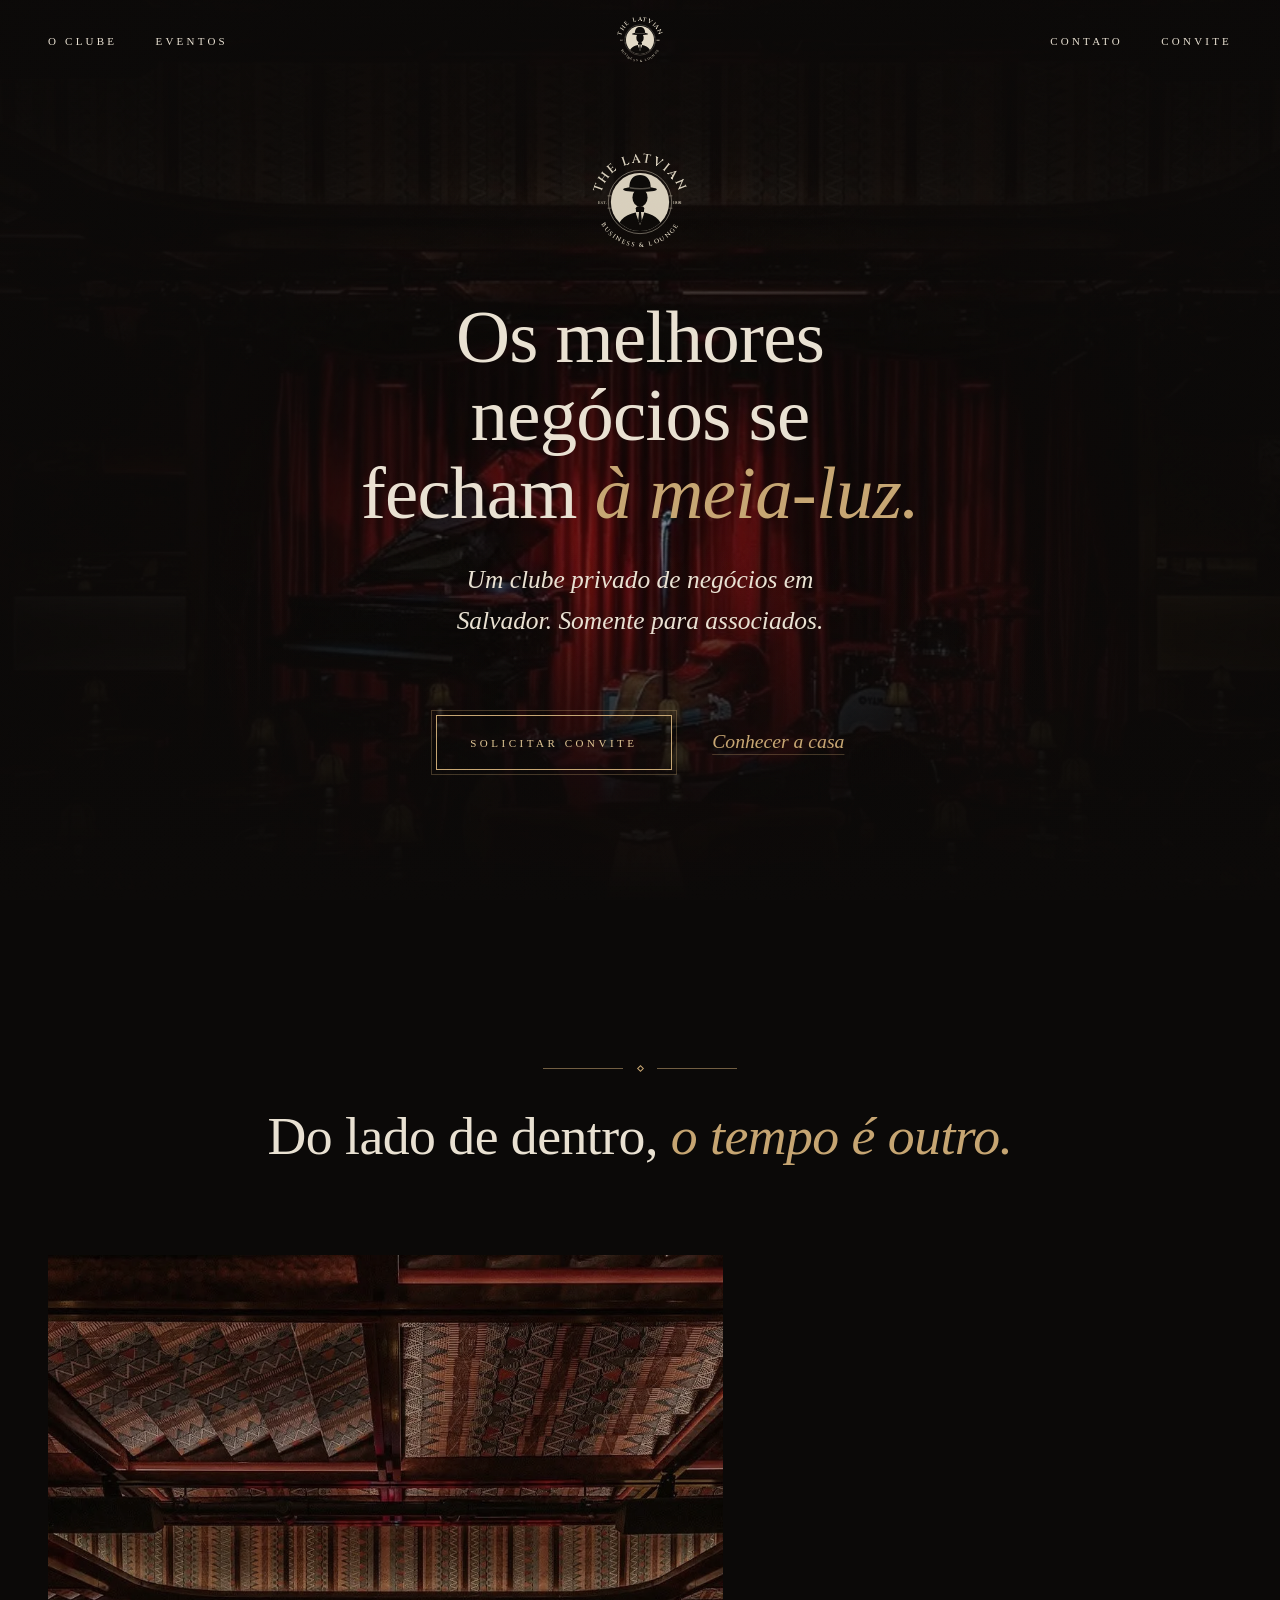
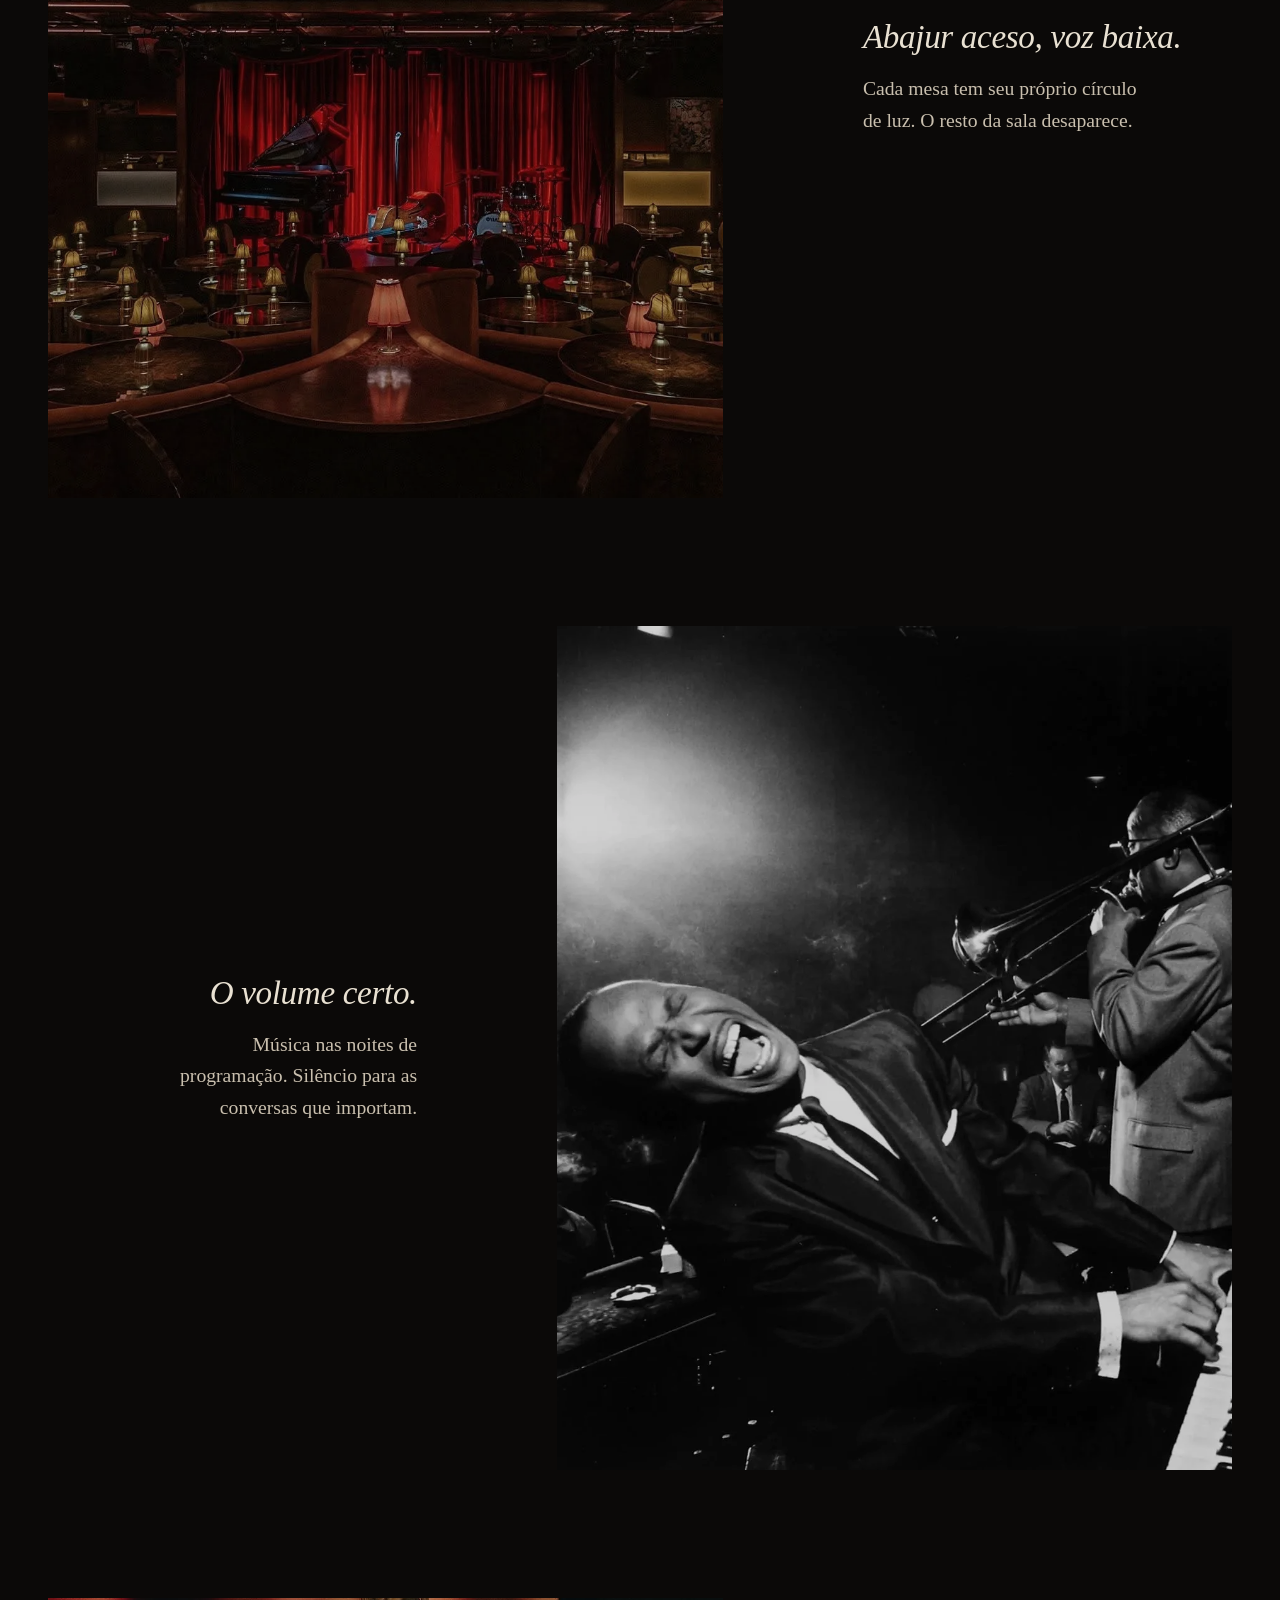
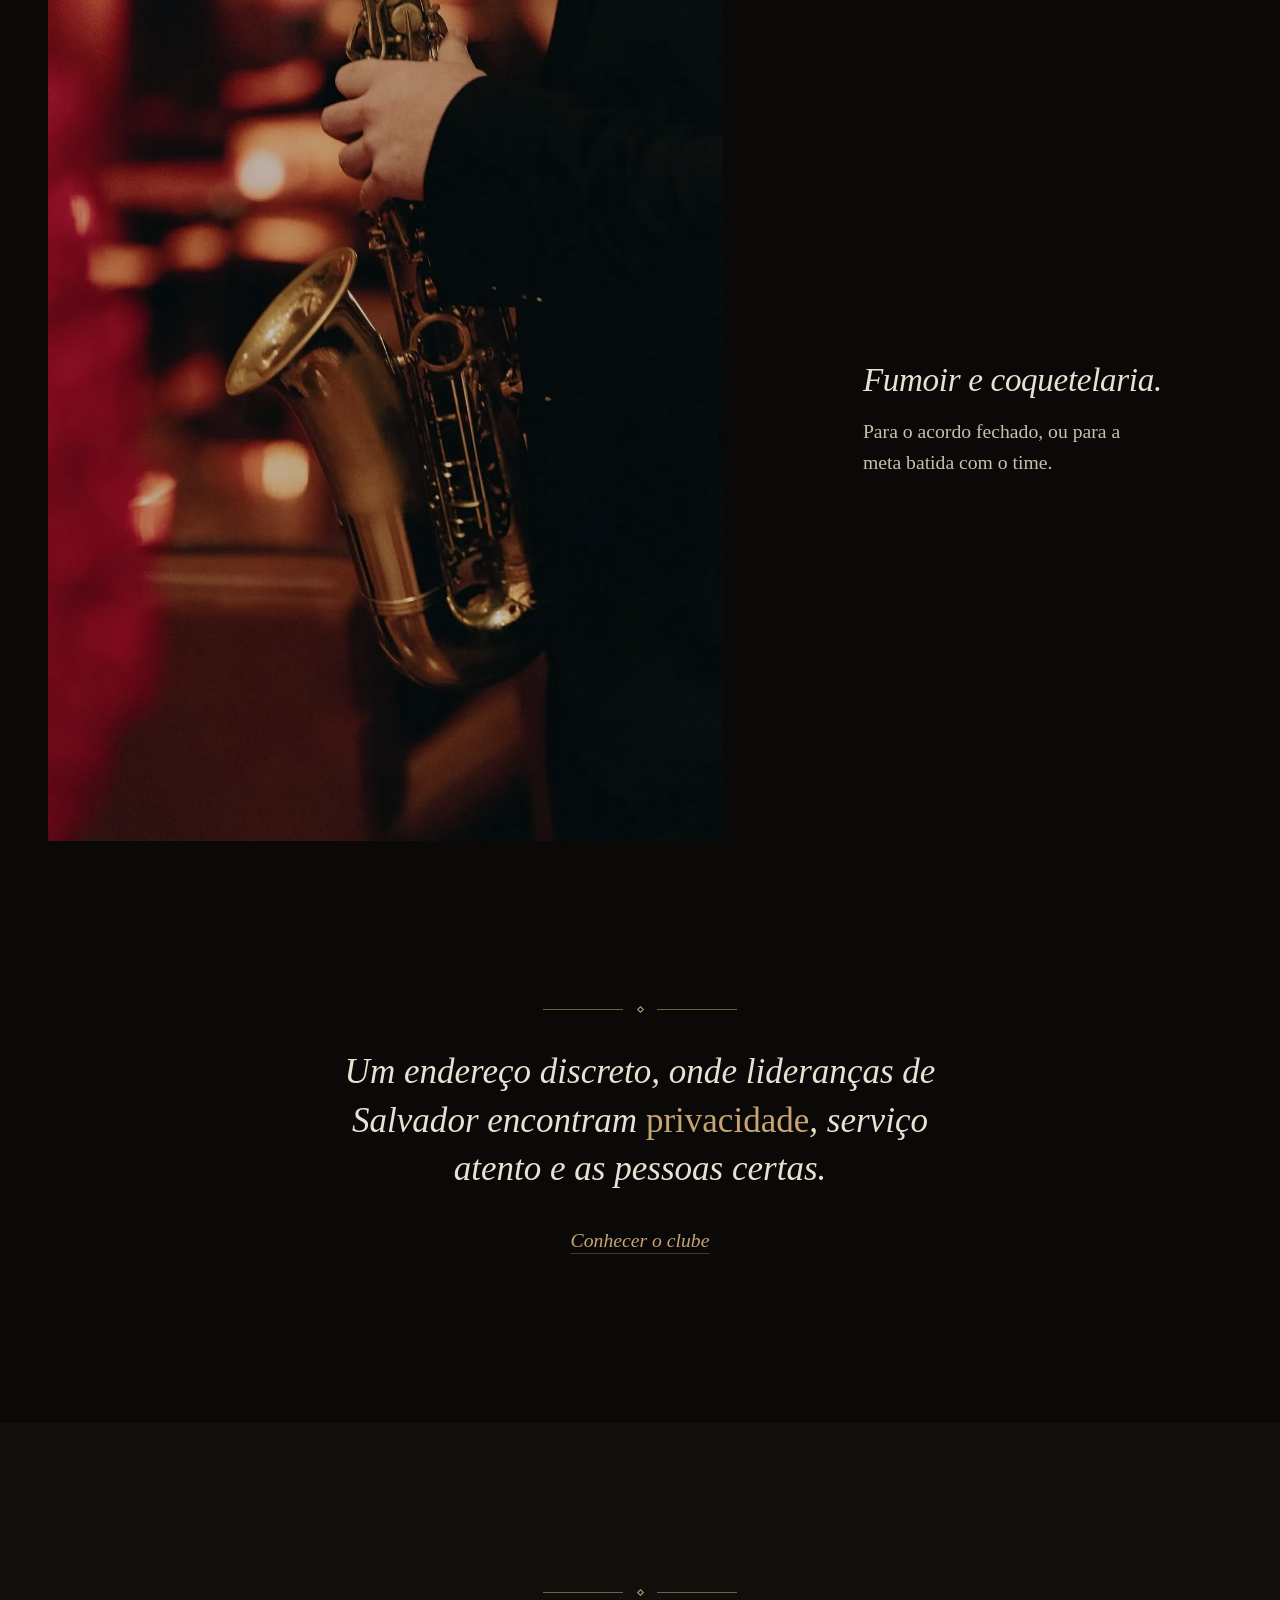
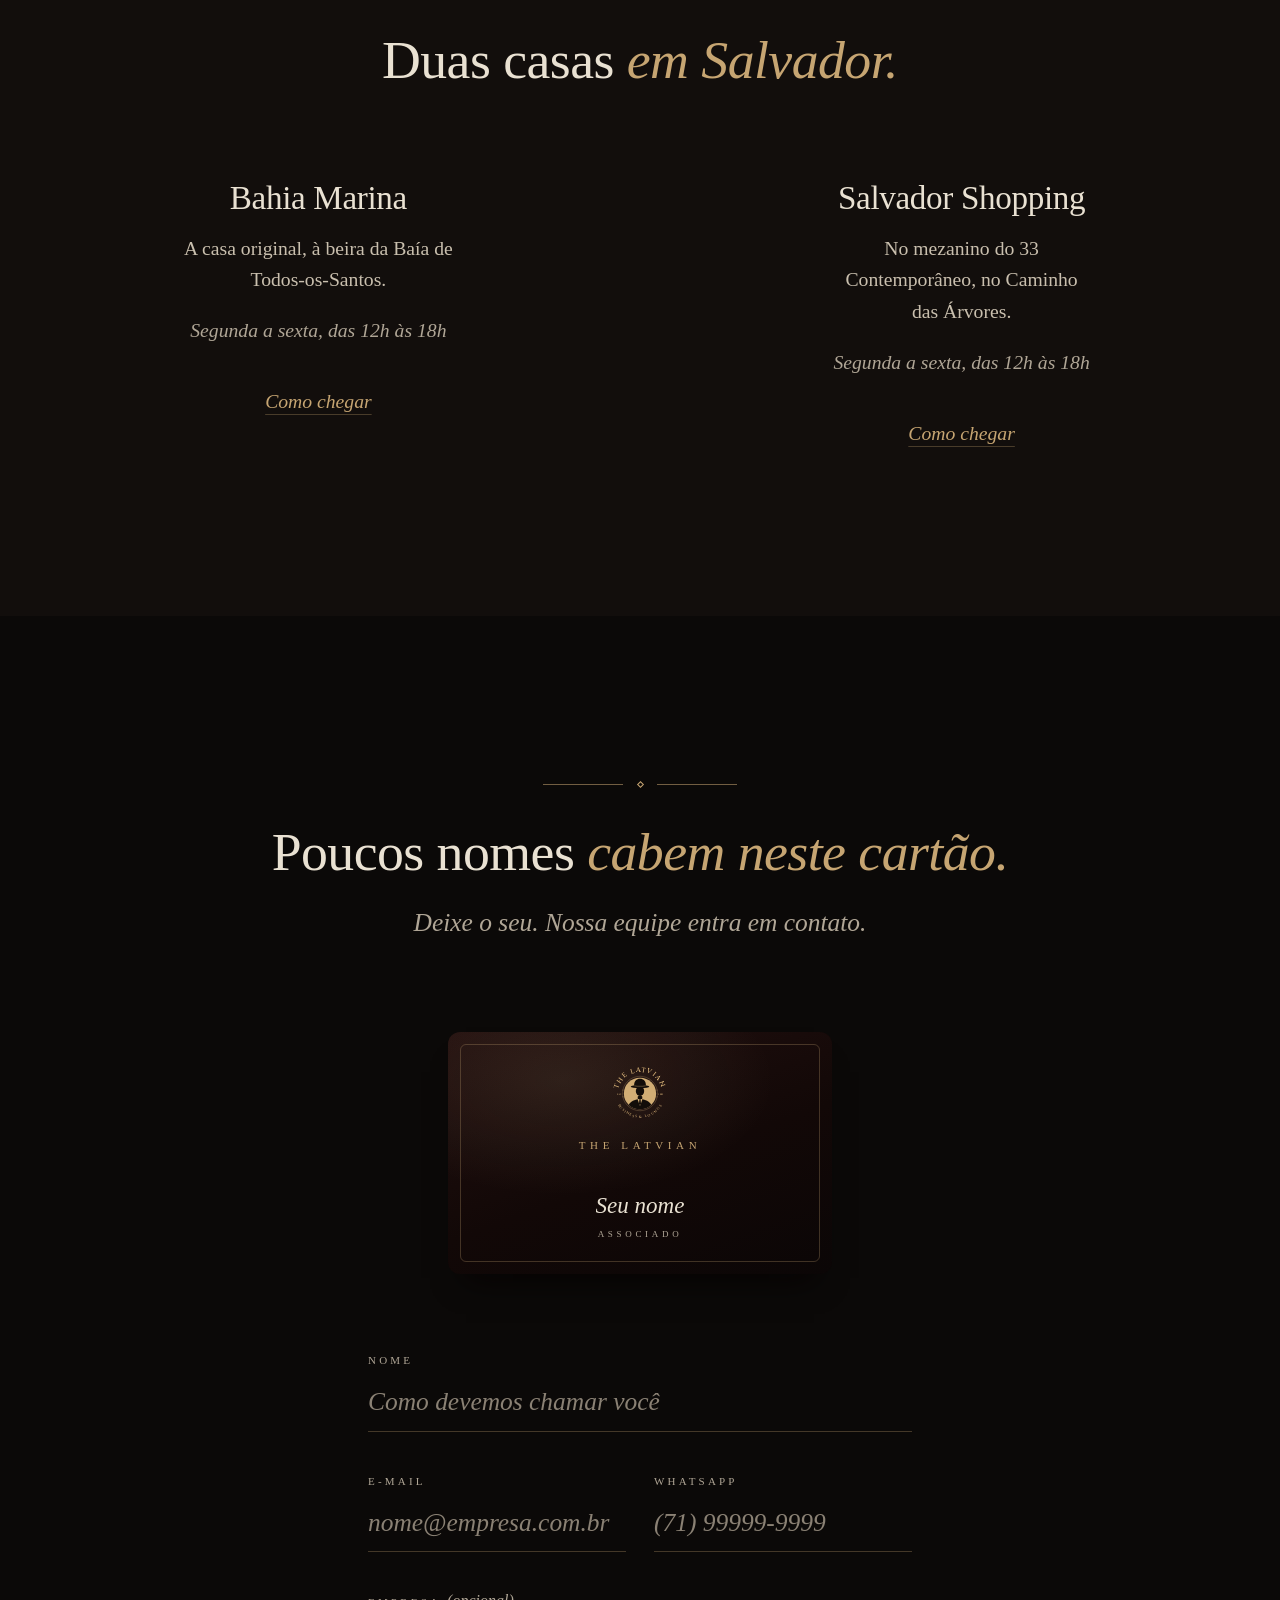
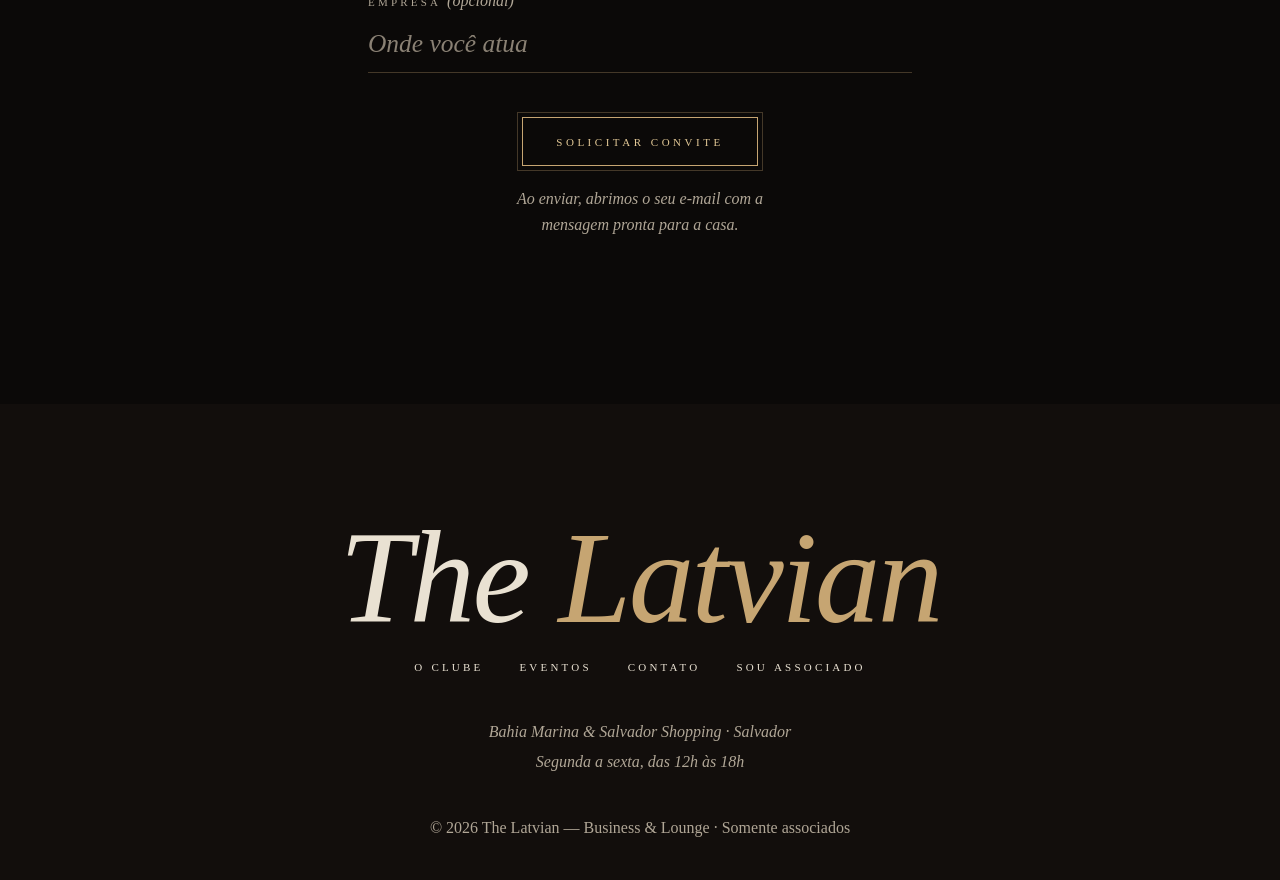
==== commit 27d213ca: "Remodela o site com base nas skills impeccable e taste-skill - Remove eyebrows e numeração I/II/III;" ====
--- a/site/index.html
+++ b/site/index.html
@@ -10,7 +10,9 @@
 <meta property="og:description" content="Clube privado de negócios em Salvador. Acesso somente para associados, por convite.">
 <meta property="og:type" content="website">
 <meta property="og:locale" content="pt_BR">
-<meta property="og:image" content="assets/img/fotos/salao-palco.webp">
+<meta property="og:image" content="https://www.latvian.com.br/assets/img/fotos/salao-palco.webp">
+<meta property="og:url" content="https://www.latvian.com.br/">
+<link rel="canonical" href="https://www.latvian.com.br/">
 <link rel="icon" href="assets/img/favicon.svg" type="image/svg+xml">
 <link rel="preload" href="assets/fonts/eb-garamond-latin-400-normal.woff2" as="font" type="font/woff2" crossorigin>
 <link rel="preload" href="assets/fonts/eb-garamond-latin-400-italic.woff2" as="font" type="font/woff2" crossorigin>
@@ -60,27 +62,25 @@
       <a class="link" href="#sala">Conhecer a casa</a>
     </div>
   </div>
-  <span class="hero__foot caps" aria-hidden="true">Business &amp; Lounge · Est. 1881</span>
 </section>
 
 <section class="section wrap" id="sala" aria-labelledby="sala-title">
   <div class="head reveal">
     <div class="ornament" aria-hidden="true"><i></i></div>
-    <span class="caps">A casa</span>
     <h2 id="sala-title">Do lado de dentro, <em>o tempo é outro.</em></h2>
   </div>
   <div class="scenes">
     <div class="scene reveal">
-      <figure><img src="assets/img/fotos/salao.webp" alt="Mesas com abajures acesos diante de um palco com piano" loading="lazy" style="object-position:50% 70%"></figure>
-      <div class="scene__text"><span class="caps">I · A luz</span><h3>Abajur aceso, voz baixa.</h3><p>Cada mesa tem seu próprio círculo de luz. O resto da sala desaparece.</p></div>
+      <figure><img src="assets/img/fotos/salao.webp" alt="Mesas com abajures acesos diante de um palco com piano" width="1080" height="1190" loading="lazy" class="focus-70"></figure>
+      <div class="scene__text"><h3>Abajur aceso, voz baixa.</h3><p>Cada mesa tem seu próprio círculo de luz. O resto da sala desaparece.</p></div>
     </div>
     <div class="scene reveal">
-      <figure><img src="assets/img/fotos/jazz.webp" alt="Pianista e trombonista tocando jazz, em preto e branco" loading="lazy"></figure>
-      <div class="scene__text"><span class="caps">II · O som</span><h3>O volume certo.</h3><p>Música nas noites de programação. Silêncio para as conversas que importam.</p></div>
+      <figure><img src="assets/img/fotos/jazz.webp" alt="Pianista e trombonista tocando jazz, em preto e branco" width="1080" height="1350" loading="lazy"></figure>
+      <div class="scene__text"><h3>O volume certo.</h3><p>Música nas noites de programação. Silêncio para as conversas que importam.</p></div>
     </div>
     <div class="scene reveal">
-      <figure><img src="assets/img/fotos/sax.webp" alt="Saxofone dourado em close, com luzes quentes ao fundo" loading="lazy" style="object-position:50% 40%"></figure>
-      <div class="scene__text"><span class="caps">III · O brinde</span><h3>Fumoir e coquetelaria.</h3><p>Para o acordo fechado, ou para a meta batida com o time.</p></div>
+      <figure><img src="assets/img/fotos/sax.webp" alt="Saxofone dourado em close, com luzes quentes ao fundo" width="1080" height="1439" loading="lazy" class="focus-40"></figure>
+      <div class="scene__text"><h3>Fumoir e coquetelaria.</h3><p>Para o acordo fechado, ou para a meta batida com o time.</p></div>
     </div>
   </div>
 </section>
@@ -90,37 +90,36 @@
     <div class="ornament" aria-hidden="true"><i></i></div>
     <h2 id="clube-title" class="visually-hidden">O clube</h2>
     <blockquote>Um endereço discreto, onde lideranças de Salvador encontram <em>privacidade</em>, serviço atento e as pessoas certas.</blockquote>
-    <footer class="caps"><a href="clube.html" class="gilt" style="text-decoration:none">Conhecer o clube</a></footer>
+    <a class="link" href="clube.html">Conhecer o clube</a>
   </div>
 </section>
 
-<section class="section wrap" aria-labelledby="casas-title">
-  <div class="head reveal">
-    <div class="ornament" aria-hidden="true"><i></i></div>
-    <span class="caps">Endereços</span>
-    <h2 id="casas-title">Duas casas.</h2>
-  </div>
-  <div class="houses reveal">
-    <article class="house">
-      <span class="caps">I</span>
-      <h3>Bahia Marina</h3>
-      <p>A casa original, à beira da Baía de Todos-os-Santos.</p>
-      <a class="link" href="https://www.google.com/maps/search/?api=1&amp;query=Bahia+Marina+Salvador" target="_blank" rel="noopener">Como chegar</a>
-    </article>
-    <span class="houses__rule" aria-hidden="true"></span>
-    <article class="house">
-      <span class="caps">II</span>
-      <h3>Salvador Shopping</h3>
-      <p>No mezanino do 33 Contemporâneo, no Caminho das Árvores.</p>
-      <a class="link" href="https://www.google.com/maps/search/?api=1&amp;query=Salvador+Shopping+33+Contempor%C3%A2neo" target="_blank" rel="noopener">Como chegar</a>
-    </article>
+<section class="field-ink" aria-labelledby="casas-title">
+  <div class="wrap">
+    <div class="head reveal">
+      <div class="ornament" aria-hidden="true"><i></i></div>
+      <h2 id="casas-title">Duas casas <em>em Salvador.</em></h2>
+    </div>
+    <div class="houses reveal">
+      <article class="house">
+        <h3>Bahia Marina</h3>
+        <p>A casa original, à beira da Baía de Todos-os-Santos.</p>
+        <p class="house__hours">Segunda a sexta, das 12h às 18h</p>
+        <a class="link" href="https://www.google.com/maps/search/?api=1&amp;query=Bahia+Marina+Salvador" target="_blank" rel="noopener">Como chegar<span class="visually-hidden"> à Bahia Marina (abre o Google Maps)</span></a>
+      </article>
+      <article class="house">
+        <h3>Salvador Shopping</h3>
+        <p>No mezanino do 33 Contemporâneo, no Caminho das Árvores.</p>
+        <p class="house__hours">Segunda a sexta, das 12h às 18h</p>
+        <a class="link" href="https://www.google.com/maps/search/?api=1&amp;query=Salvador+Shopping+33+Contempor%C3%A2neo" target="_blank" rel="noopener">Como chegar<span class="visually-hidden"> ao Salvador Shopping (abre o Google Maps)</span></a>
+      </article>
+    </div>
   </div>
 </section>
 
 <section class="section section--last wrap" id="convite" aria-labelledby="form-title">
   <div class="head reveal">
     <div class="ornament" aria-hidden="true"><i></i></div>
-    <span class="caps">Por convite</span>
     <h2 id="form-title">Poucos nomes <em>cabem neste cartão.</em></h2>
     <p>Deixe o seu. Nossa equipe entra em contato.</p>
   </div>
@@ -134,7 +133,7 @@
         </div>
       </div>
     </div>
-    <form class="form" data-invite-form  novalidate aria-labelledby="form-title">
+    <form class="form" data-invite-form novalidate aria-labelledby="form-title">
         <div class="field">
           <label for="f-nome">Nome</label>
           <input id="f-nome" name="nome" type="text" autocomplete="name" required maxlength="80" placeholder="Como devemos chamar você" aria-describedby="e-nome">
@@ -160,7 +159,7 @@
         <p class="form__status" role="status" tabindex="-1" hidden></p>
         <div class="form__foot">
           <button class="btn" type="submit"><span>Solicitar convite</span></button>
-          <p class="form__note">Respondemos com discrição, pelo WhatsApp ou e-mail.</p>
+          <p class="form__note" data-form-note>Respondemos com discrição, pelo WhatsApp ou e-mail.</p>
         </div>
       </form>
   </div>
@@ -168,16 +167,16 @@
 </main>
 <footer class="site-footer">
   <div class="wrap">
-    <img src="assets/img/emblem.svg" alt="The Latvian — Business &amp; Lounge, Est. 1881" width="72" height="72">
+    <p class="site-footer__name" aria-hidden="true">The <em>Latvian</em></p>
     <nav aria-label="Rodapé">
       <a href="clube.html">O Clube</a>
       <a href="eventos.html">Eventos</a>
       <a href="contato.html">Contato</a>
-      <a href="contato.html?assunto=associado" data-member-link>Associados</a>
+      <a href="contato.html?assunto=associado#formulario" data-member-link>Sou associado</a>
     </nav>
     <p>Bahia Marina &amp; Salvador Shopping · Salvador</p>
     <p>Segunda a sexta, das 12h às 18h</p>
-    <span class="caps">© <span data-year>2026</span> The Latvian · Somente associados</span>
+    <small>© <span data-year>2026</span> The Latvian — Business &amp; Lounge · Somente associados</small>
   </div>
 </footer>
 </body>
--- a/site/assets/css/style.css
+++ b/site/assets/css/style.css
@@ -1,5 +1,6 @@
 /* The Latvian — Business & Lounge
-   Clássico e reservado: sala à meia-luz, filetes finos, versaletes e muito silêncio. */
+   Clássico e reservado: sala à meia-luz, versaletes, ornamento fino e muito silêncio.
+   Superfícies se separam por tom e espaço; o único filete que sobra é o ornamento da marca. */
 
 @font-face { font-family: "EB Garamond"; src: url("../fonts/eb-garamond-latin-400-normal.woff2") format("woff2"); font-weight: 400; font-display: swap; }
 @font-face { font-family: "EB Garamond"; src: url("../fonts/eb-garamond-latin-400-italic.woff2") format("woff2"); font-weight: 400; font-style: italic; font-display: swap; }
@@ -9,35 +10,37 @@
 :root {
   /* Sala */
   --ink: #0b0908;
-  --ink-2: #120e0c;
+  --ink-2: #120e0c;       /* um degrau de tom: campos e rodapé */
   --wine: #1f0a0b;
   --wine-2: #2a0f10;
 
   /* Luz e papel */
-  --gilt: #c6a572;        /* dourado envelhecido: filetes, ênfases, ação */
+  --gilt: #c6a572;        /* dourado envelhecido: ornamento, ênfases, ação */
   --gilt-hi: #e2c896;
-  --ivory: #e9e1d2;
-  --mist: #9b9184;        /* texto secundário (≥ 4.5:1 sobre --ink) */
-  --line: rgba(198, 165, 114, .22);
-  --line-soft: rgba(233, 225, 210, .1);
+  --ivory: #e9e1d2;       /* títulos */
+  --ivory-2: #c9bfae;     /* texto corrido (≥ 10:1 sobre --ink) */
+  --mist: #b0a696;        /* notas secundárias (≥ 7.9:1 sobre --ink e --wine) */
+  --hint: #8a8174;        /* placeholder (≥ 4.9:1) */
+  --line: rgba(198, 165, 114, .3);
   --danger: #e59a82;
 
   --serif: "EB Garamond", "Garamond", "Times New Roman", serif;
 
-  --t-caps: .8rem;
-  --t-small: .98rem;
-  --t-body: clamp(1.1rem, 1.04rem + .22vw, 1.24rem);
-  --t-lead: clamp(1.25rem, 1.12rem + .5vw, 1.55rem);
-  --t-h3: clamp(1.55rem, 1.35rem + .8vw, 2.05rem);
-  --t-h2: clamp(2.1rem, 1.6rem + 2vw, 3.4rem);
-  --t-h1: clamp(2.6rem, 1.8rem + 3.4vw, 5rem);
+  /* Seis tamanhos fazem todo o trabalho */
+  --t-small: 1rem;
+  --t-body: clamp(1.125rem, 1.07rem + .2vw, 1.25rem);
+  --t-lead: clamp(1.3rem, 1.15rem + .55vw, 1.6rem);
+  --t-h3: clamp(1.6rem, 1.35rem + .9vw, 2.2rem);
+  --t-h2: clamp(2.2rem, 1.6rem + 2.2vw, 3.6rem);
+  --t-h1: clamp(2.7rem, 1.8rem + 3.6vw, 5.2rem);
 
   --gutter: clamp(1.25rem, .8rem + 2vw, 3rem);
-  --section: clamp(6rem, 4rem + 9vw, 13rem);
-  --measure: 38rem;
-  --wide: 72rem;
+  --section: clamp(6rem, 4rem + 8vw, 12rem);
+  --measure: 40rem;
+  --wide: 74rem;
 
   --ease: cubic-bezier(.22, 1, .36, 1);
+  --z-header: 50; --z-menu: 60; --z-grain: 70; --z-skip: 80;
 }
 
 *, *::before, *::after { box-sizing: border-box; }
@@ -47,7 +50,7 @@
 body {
   margin: 0;
   background: var(--ink);
-  color: var(--ivory);
+  color: var(--ivory-2);
   font-family: var(--serif);
   font-size: var(--t-body);
   line-height: 1.6;
@@ -56,7 +59,7 @@
   text-rendering: optimizeLegibility;
 }
 body::after {
-  content: ""; position: fixed; inset: 0; z-index: 90; pointer-events: none; opacity: .05; mix-blend-mode: overlay;
+  content: ""; position: fixed; inset: 0; z-index: var(--z-grain); pointer-events: none; opacity: .05; mix-blend-mode: overlay;
   background-image: url("data:image/svg+xml,%3Csvg xmlns='http://www.w3.org/2000/svg' width='200' height='200'%3E%3Cfilter id='n'%3E%3CfeTurbulence type='fractalNoise' baseFrequency='.85' numOctaves='3' stitchTiles='stitch'/%3E%3C/filter%3E%3Crect width='100%25' height='100%25' filter='url(%23n)'/%3E%3C/svg%3E");
 }
 
@@ -70,77 +73,81 @@
 ::-webkit-scrollbar-track { background: var(--ink); }
 ::-webkit-scrollbar-thumb { background: var(--wine-2); }
 
-h1, h2, h3 { font-family: var(--serif); font-weight: 400; margin: 0; letter-spacing: -.01em; text-wrap: balance; }
-h1 { font-size: var(--t-h1); line-height: 1.05; }
-h2 { font-size: var(--t-h2); line-height: 1.1; }
+h1, h2, h3 { font-family: var(--serif); font-weight: 400; margin: 0; color: var(--ivory); letter-spacing: -.01em; text-wrap: balance; }
+h1 { font-size: var(--t-h1); line-height: 1.04; }
+h2 { font-size: var(--t-h2); line-height: 1.08; }
 h3 { font-size: var(--t-h3); line-height: 1.2; }
 h1 em, h2 em, h3 em { color: var(--gilt); }
 p { margin: 0 0 1em; text-wrap: pretty; }
 p:last-child { margin-bottom: 0; }
 
 .visually-hidden { position: absolute !important; width: 1px; height: 1px; overflow: hidden; clip: rect(0 0 0 0); white-space: nowrap; }
-.skip-link { position: absolute; left: 1rem; top: -4rem; z-index: 100; background: var(--ink); border: 1px solid var(--gilt); color: var(--gilt); padding: .6rem 1rem; text-decoration: none; }
+.skip-link { position: absolute; left: 1rem; top: -4rem; z-index: var(--z-skip); background: var(--ink); border: 1px solid var(--gilt); color: var(--gilt); padding: .6rem 1rem; text-decoration: none; } /* taste-skill-ignore: só aparece no foco */
 .skip-link:focus { top: 1rem; }
 
 .wrap { width: min(100% - 2 * var(--gutter), var(--wide)); margin-inline: auto; }
 .narrow { width: min(100% - 2 * var(--gutter), var(--measure)); margin-inline: auto; }
 .center { text-align: center; }
-
-/* Versaletes: a voz dos rótulos */
-.caps { font-variant-caps: all-small-caps; letter-spacing: .22em; font-size: calc(var(--t-caps) * 1.25); line-height: 1.4; }
-.muted { color: var(--mist); }
-.gilt { color: var(--gilt); }
-
-/* Ornamento: filete com losango */
-.ornament { display: flex; align-items: center; justify-content: center; gap: .9rem; color: var(--gilt); margin-block: 0 2rem; }
-.ornament::before, .ornament::after { content: ""; height: 1px; width: clamp(2.5rem, 8vw, 5rem); background: currentColor; opacity: .55; }
-.ornament i { width: 5px; height: 5px; border: 1px solid currentColor; transform: rotate(45deg); }
-.ornament--plain::before, .ornament--plain::after { width: clamp(3rem, 10vw, 6rem); }
+/* Ponto de foco vertical das fotos recortadas */
+.focus-30 { object-position: 50% 30% !important; }
+.focus-40 { object-position: 50% 40% !important; }
+.focus-55 { object-position: 50% 55% !important; }
+.focus-70 { object-position: 50% 70% !important; }
+
+/* Versaletes: a voz da navegação e dos botões (nunca rótulo acima de título) */
+.caps { font-variant-caps: all-small-caps; letter-spacing: .2em; font-size: var(--t-small); line-height: 1.4; }
+
+/* Ornamento da marca: dois filetes e um losango. É o único filete do site. */
+.ornament { display: flex; align-items: center; justify-content: center; gap: .9rem; color: var(--gilt); margin-block: 0 2.25rem; }
+.ornament::before, .ornament::after { content: ""; height: 1px; width: clamp(2.5rem, 8vw, 5rem); background: currentColor; opacity: .55; } /* taste-skill-ignore: ornamento da marca */
+.ornament i { width: 5px; height: 5px; border: 1px solid currentColor; transform: rotate(45deg); } /* taste-skill-ignore: losango do ornamento */
 
 /* Ações */
 .btn {
   display: inline-flex; align-items: center; justify-content: center; gap: .8em;
   min-height: 3.1rem; padding: .85rem 2.1rem;
-  font-family: var(--serif); font-size: 1.05rem; font-variant-caps: all-small-caps; letter-spacing: .24em;
-  color: var(--gilt-hi); background: transparent; border: 1px solid var(--gilt); border-radius: 0;
-  outline: 1px solid var(--line); outline-offset: 4px;
+  font-family: var(--serif); font-size: var(--t-small); font-variant-caps: all-small-caps; letter-spacing: .22em;
+  color: var(--gilt-hi); background: transparent; border-radius: 0;
+  border: 1px solid var(--gilt); outline: 1px solid var(--line); outline-offset: 4px; /* taste-skill-ignore: moldura dupla da marca */
   text-decoration: none; cursor: pointer;
-  transition: background-color .5s var(--ease), color .5s var(--ease), outline-offset .5s var(--ease);
+  transition: background-color .5s var(--ease), color .5s var(--ease), outline-offset .5s var(--ease), transform .2s var(--ease);
 }
 .btn:hover { background: var(--gilt); color: var(--ink); outline-offset: 6px; }
+.btn:active { transform: translateY(1px); }
 .btn:focus-visible { outline: 1px solid var(--gilt-hi); outline-offset: 6px; }
 .btn[disabled], .btn[aria-busy="true"] { opacity: .6; cursor: progress; }
-.link { font-style: italic; color: var(--gilt); text-decoration: none; border-bottom: 1px solid var(--line); padding-bottom: .1em; }
-.link:hover { border-bottom-color: var(--gilt); }
+.link { font-style: italic; color: var(--gilt); text-decoration: underline; text-decoration-color: var(--line); text-underline-offset: .3em; }
+.link:hover { text-decoration-color: var(--gilt); }
 .actions { display: flex; flex-wrap: wrap; align-items: center; justify-content: center; gap: 1.25rem 2.5rem; }
 
-/* Cabeçalho: simétrico, emblema ao centro */
-.site-header { position: fixed; inset: 0 0 auto; z-index: 50; transition: background-color .6s var(--ease), border-color .6s var(--ease); border-bottom: 1px solid transparent; }
-.site-header.is-scrolled { background: rgba(11, 9, 8, .9); border-bottom-color: var(--line-soft); backdrop-filter: blur(10px); -webkit-backdrop-filter: blur(10px); }
+/* Cabeçalho: simétrico, emblema ao centro. Ao rolar, ganha um degrau de tom. */
+.site-header { position: fixed; inset: 0 0 auto; z-index: var(--z-header); transition: background-color .6s var(--ease); }
+.site-header.is-scrolled { background: rgba(11, 9, 8, .94); }
 .site-header .wrap { display: grid; grid-template-columns: 1fr auto 1fr; align-items: center; min-height: 5rem; }
 .site-header nav { display: flex; gap: clamp(1.5rem, 3vw, 3rem); }
 .site-header nav:last-of-type { justify-content: flex-end; }
-.site-header nav a { text-decoration: none; font-variant-caps: all-small-caps; letter-spacing: .2em; font-size: 1.05rem; color: var(--ivory); }
+.site-header nav a { text-decoration: none; font-variant-caps: all-small-caps; letter-spacing: .2em; font-size: var(--t-small); color: var(--ivory); padding-block: .6rem; }
 .site-header nav a:hover, .site-header nav a[aria-current="page"] { color: var(--gilt); }
-.brand { display: block; text-decoration: none; }
+.brand { display: block; text-decoration: none; transition: opacity .6s var(--ease); }
 .brand img { width: 3.4rem; height: 3.4rem; transition: transform .8s var(--ease); }
 .brand:hover img { transform: rotate(-8deg); }
-.menu-toggle { display: none; background: none; border: 0; color: var(--ivory); font-family: var(--serif); font-variant-caps: all-small-caps; letter-spacing: .2em; font-size: 1.05rem; padding: .6rem 0; min-height: 2.75rem; cursor: pointer; }
+.menu-toggle { display: none; background: none; border: 0; color: var(--ivory); font-family: var(--serif); font-variant-caps: all-small-caps; letter-spacing: .2em; font-size: var(--t-small); padding: .6rem 0; min-height: 2.75rem; cursor: pointer; }
 .menu-toggle:hover { color: var(--gilt); }
 @media (max-width: 900px) {
-  .site-header .wrap { grid-template-columns: 1fr auto 1fr; }
   .site-header nav { display: none; }
   .menu-toggle { display: inline-flex; align-items: center; grid-column: 3; justify-self: end; }
   .brand { grid-column: 2; grid-row: 1; }
 }
-
-.mobile-menu { position: fixed; inset: 0; z-index: 95; background: var(--ink); display: flex; flex-direction: column; align-items: center; padding: 0 var(--gutter) 2.5rem; overflow-y: auto; text-align: center; }
+/* Na abertura da home, o emblema vive só no centro do hero; o do topo aparece ao rolar */
+body[data-page="inicio"] .site-header:not(.is-scrolled) .brand { opacity: 0; pointer-events: none; }
+
+.mobile-menu { position: fixed; inset: 0; z-index: var(--z-menu); background: var(--ink); display: flex; flex-direction: column; align-items: center; padding: 0 var(--gutter) 2.5rem; overflow-y: auto; text-align: center; }
 .mobile-menu[hidden] { display: none; }
 .mobile-menu__top { width: 100%; display: grid; grid-template-columns: 1fr auto 1fr; align-items: center; min-height: 5rem; }
 .mobile-menu__top .brand { grid-column: 2; }
 .mobile-menu__top .menu-toggle { grid-column: 3; justify-self: end; display: inline-flex; }
 .mobile-menu nav { display: grid; gap: .4rem; margin: auto 0; }
-.mobile-menu nav a { font-size: clamp(2.2rem, 10vw, 3rem); line-height: 1.3; text-decoration: none; }
+.mobile-menu nav a { font-size: var(--t-h2); line-height: 1.3; text-decoration: none; color: var(--ivory); }
 .mobile-menu nav a[aria-current="page"] { font-style: italic; color: var(--gilt); }
 .mobile-menu .btn { width: 100%; max-width: 22rem; }
 body.menu-open { overflow: hidden; }
@@ -149,37 +156,42 @@
 .hero { position: relative; min-height: 100svh; display: grid; place-items: center; overflow: hidden; isolation: isolate; text-align: center; }
 .hero__photo { position: absolute; inset: 0; z-index: -3; }
 .hero__photo img { width: 100%; height: 100%; object-fit: cover; object-position: 50% 62%; filter: saturate(.75) brightness(.9); transform: scale(1.04); }
+/* Escuro da sala: um véu neutro sobre a foto, com um círculo de luz que segue o cursor */
 .hero__dark {
   --x: 50%; --y: 64%;
   position: absolute; inset: 0; z-index: -2; pointer-events: none;
-  background: radial-gradient(circle at var(--x) var(--y), rgba(11, 9, 8, .25) 0, rgba(11, 9, 8, .6) 12rem, rgba(11, 9, 8, .9) 28rem, rgba(11, 9, 8, .97) 46rem);
-}
-.hero__dark::after { content: ""; position: absolute; inset: 0; background: linear-gradient(180deg, rgba(11, 9, 8, .6), transparent 30%, transparent 60%, var(--ink)); }
+  background: radial-gradient(circle at var(--x) var(--y), rgba(11, 9, 8, .25) 0, rgba(11, 9, 8, .6) 12rem, rgba(11, 9, 8, .9) 28rem, rgba(11, 9, 8, .97) 46rem); /* taste-skill-ignore: véu sobre foto */
+}
+.hero__dark::after { content: ""; position: absolute; inset: 0; background: linear-gradient(180deg, rgba(11, 9, 8, .6), transparent 30%, transparent 60%, var(--ink)); } /* taste-skill-ignore: véu sobre foto */
 .hero__inner { padding-block: 7rem 6rem; display: grid; justify-items: center; }
 .hero__emblem { width: clamp(5.5rem, 9vw, 7rem); margin-bottom: 2.5rem; opacity: .95; }
 .hero h1 { max-width: 17ch; }
-.hero__lede { margin-top: 1.75rem; font-style: italic; font-size: var(--t-lead); color: var(--ivory); opacity: .85; max-width: 32ch; }
+.hero__lede { margin-top: 1.75rem; font-style: italic; font-size: var(--t-lead); color: var(--ivory); max-width: 32ch; }
 .hero .actions { margin-top: 3rem; }
-.hero__foot { position: absolute; left: 0; right: 0; bottom: 2rem; display: flex; justify-content: center; color: var(--mist); }
 
 /* Seções */
 .section { padding-block: var(--section) 0; }
 .section--last { padding-bottom: var(--section); }
 .head { text-align: center; margin-bottom: clamp(3rem, 7vw, 6rem); }
-.head .caps { display: block; color: var(--gilt); margin-bottom: 1.25rem; }
-.head p { margin: 1.5rem auto 0; max-width: 34ch; color: var(--mist); font-size: var(--t-lead); font-style: italic; line-height: 1.45; }
+.head p { margin: 1.5rem auto 0; max-width: 36ch; color: var(--mist); font-size: var(--t-lead); font-style: italic; line-height: 1.45; }
+.head--left { text-align: left; }
+.head--left .ornament { justify-content: flex-start; }
+.head--left p { margin-inline: 0; }
+
+/* Campos de cor: a página muda de sala sem degradê */
+.field-ink { background: var(--ink-2); padding-block: var(--section); margin-top: var(--section); }
+.field-wine { background: var(--wine); padding-block: var(--section); margin-top: var(--section); }
+.field-ink + .section, .field-wine + .section { padding-top: var(--section); }
 
 /* Cenas: uma por vez, alternadas */
-.scenes { display: grid; gap: clamp(5rem, 10vw, 10rem); }
+.scenes { display: grid; gap: clamp(5rem, 10vw, 9rem); }
 .scene { display: grid; grid-template-columns: repeat(12, minmax(0, 1fr)); align-items: center; gap: var(--gutter); }
 .scene figure { margin: 0; grid-column: 1 / span 7; position: relative; }
-.scene figure::after { content: ""; position: absolute; inset: 10px; border: 1px solid rgba(226, 200, 150, .2); pointer-events: none; }
 .scene img { width: 100%; aspect-ratio: 4 / 5; object-fit: cover; filter: brightness(.82) saturate(.8); transition: filter 1.4s var(--ease); }
 .scene figure:hover img { filter: brightness(.95) saturate(.9); }
 .scene__text { grid-column: 9 / span 4; }
-.scene__text .caps { display: block; color: var(--gilt); margin-bottom: 1rem; }
 .scene__text h3 { font-style: italic; margin-bottom: 1rem; }
-.scene__text p { color: var(--mist); max-width: 28ch; }
+.scene__text p { max-width: 28ch; }
 .scene:nth-child(even) figure { grid-column: 6 / span 7; grid-row: 1; }
 .scene:nth-child(even) .scene__text { grid-column: 1 / span 4; grid-row: 1; text-align: right; }
 .scene:nth-child(even) .scene__text p { margin-left: auto; }
@@ -189,20 +201,19 @@
   .scene__text p, .scene:nth-child(even) .scene__text p { margin-inline: auto; }
 }
 
-/* Citação do clube */
+/* Citação do clube: uma frase, no tamanho de afirmação */
 .statement { text-align: center; }
-.statement blockquote { margin: 0; font-size: clamp(1.6rem, 1.2rem + 1.7vw, 2.6rem); line-height: 1.35; font-style: italic; }
+.statement blockquote { margin: 0; color: var(--ivory); font-size: clamp(1.5rem, 1.15rem + 1.3vw, 2.25rem); line-height: 1.38; font-style: italic; }
 .statement blockquote em { font-style: normal; color: var(--gilt); }
-.statement footer { margin-top: 2rem; color: var(--mist); }
-
-/* Duas casas */
-.houses { display: grid; grid-template-columns: 1fr 1px 1fr; gap: clamp(2rem, 6vw, 6rem); text-align: center; }
-.houses__rule { background: var(--line); }
-.house .caps { display: block; color: var(--gilt); margin-bottom: 1rem; }
+.statement .link { display: inline-block; margin-top: 2rem; }
+
+/* Duas casas: num campo de tom, separadas por espaço */
+.houses { display: grid; grid-template-columns: repeat(2, minmax(0, 1fr)); gap: clamp(3rem, 8vw, 8rem); text-align: center; }
 .house h3 { margin-bottom: .9rem; }
-.house p { color: var(--mist); max-width: 26ch; margin-inline: auto; }
+.house p { max-width: 28ch; margin-inline: auto; }
+.house__hours { color: var(--mist); font-style: italic; margin-top: .6rem; }
 .house .link { display: inline-block; margin-top: 1.25rem; }
-@media (max-width: 760px) { .houses { grid-template-columns: 1fr; } .houses__rule { height: 1px; width: 6rem; margin: 0 auto; } }
+@media (max-width: 760px) { .houses { grid-template-columns: 1fr; } }
 
 /* Convite */
 .invite { display: grid; justify-items: center; text-align: center; }
@@ -211,42 +222,44 @@
 .form__row { display: grid; grid-template-columns: 1fr 1fr; gap: 2.2rem 1.75rem; }
 @media (max-width: 560px) { .form__row { grid-template-columns: 1fr; } }
 .field { display: grid; gap: .35rem; }
-.field label { font-variant-caps: all-small-caps; letter-spacing: .2em; font-size: 1rem; color: var(--mist); }
+.field label { font-variant-caps: all-small-caps; letter-spacing: .2em; font-size: var(--t-small); color: var(--mist); }
 .field .optional { font-variant-caps: normal; letter-spacing: 0; font-style: italic; }
 .field input, .field select, .field textarea {
   width: 100%; font: inherit; font-size: var(--t-lead); color: var(--ivory); background: transparent;
-  border: 0; border-bottom: 1px solid var(--line); border-radius: 0; padding: .3rem 0 .5rem; caret-color: var(--gilt);
+  border: 0; border-bottom: 1px solid var(--line); border-radius: 0; padding: .3rem 0 .5rem; caret-color: var(--gilt); /* taste-skill-ignore: campo de formulário */
   transition: border-color .4s var(--ease);
 }
 .field select { appearance: none; background-image: url("data:image/svg+xml,%3Csvg xmlns='http://www.w3.org/2000/svg' viewBox='0 0 16 16' fill='none' stroke='%23c6a572' stroke-width='1'%3E%3Cpath d='M3 6l5 5 5-5'/%3E%3C/svg%3E"); background-repeat: no-repeat; background-position: right .1rem center; background-size: .9rem; padding-right: 1.6rem; }
 .field select option { background: var(--ink-2); color: var(--ivory); }
 .field textarea { resize: vertical; min-height: 5.5rem; font-size: var(--t-body); }
-.field input::placeholder, .field textarea::placeholder { color: #776e64; font-style: italic; opacity: 1; }
+.field input::placeholder, .field textarea::placeholder { color: var(--hint); font-style: italic; opacity: 1; }
 .field input:focus, .field select:focus, .field textarea:focus { outline: none; border-bottom-color: var(--gilt); }
 .field input:-webkit-autofill { -webkit-text-fill-color: var(--ivory); transition: background-color 9999s; }
 .field[data-invalid] input, .field[data-invalid] select, .field[data-invalid] textarea { border-bottom-color: var(--danger); }
 .field__error { margin: 0; color: var(--danger); font-size: var(--t-small); font-style: italic; }
 .field__error:empty { display: none; }
 .form__foot { display: grid; justify-items: center; gap: 1.25rem; text-align: center; margin-top: .5rem; }
-.form__note { margin: 0; font-style: italic; font-size: var(--t-small); color: var(--mist); }
-.form__status { margin: 0; padding: 1rem 1.2rem; border: 1px solid var(--line); text-align: center; }
+.form__note { margin: 0; font-style: italic; font-size: var(--t-small); color: var(--mist); max-width: 32ch; }
+.form__status { margin: 0; padding: 1.25rem 1.5rem; background: var(--ink-2); text-align: center; }
 .form__status[hidden] { display: none; }
-.form__status[data-tone="error"] { border-color: var(--danger); color: #f2c6b6; }
-.form__status strong { display: block; font-weight: 400; font-style: italic; color: var(--gilt); }
-
-/* Cartão de associado */
+.form__status[data-tone="error"] { background: var(--wine); color: #f2c6b6; }
+.form__status strong { display: block; font-weight: 400; font-style: italic; font-size: var(--t-lead); color: var(--gilt); }
+.form__status a { color: var(--gilt-hi); }
+.form.is-sent .field, .form.is-sent .form__row, .form.is-sent .form__foot { display: none; }
+.form.is-sent .form__status { padding-block: 2.5rem; }
+
+/* Cartão de associado: o único objeto que flutua, por isso a única sombra */
 .card-stage { perspective: 1200px; width: min(100%, 24rem); }
 .member-card {
   --rx: 0deg; --ry: 0deg; --gx: 30%; --gy: 20%;
   container-type: inline-size;
   position: relative; aspect-ratio: 85.6 / 54; border-radius: 12px; overflow: hidden; color: var(--gilt-hi); text-align: left;
-  background: radial-gradient(22rem 12rem at var(--gx) var(--gy), rgba(226, 200, 150, .1), transparent 60%), linear-gradient(160deg, #22100f 0%, #120807 55%, #0b0606 100%);
-  border: 1px solid rgba(198, 165, 114, .35);
-  box-shadow: 0 30px 60px -30px rgba(0, 0, 0, .95);
+  background: radial-gradient(22rem 12rem at var(--gx) var(--gy), rgba(226, 200, 150, .1), transparent 60%), linear-gradient(160deg, #22100f 0%, #120807 55%, #0b0606 100%); /* taste-skill-ignore: brilho do metal do cartão, segue o cursor */
+  box-shadow: 0 22px 30px -18px rgba(5, 2, 2, .9); /* taste-skill-ignore: objeto que flutua */
   transform: rotateX(var(--rx)) rotateY(var(--ry));
   transition: transform .8s var(--ease);
 }
-.member-card::after { content: ""; position: absolute; inset: 3.2cqw; border: 1px solid rgba(198, 165, 114, .22); border-radius: 6px; pointer-events: none; }
+.member-card::after { content: ""; position: absolute; inset: 3.2cqw; border: 1px solid rgba(198, 165, 114, .28); border-radius: 6px; pointer-events: none; } /* taste-skill-ignore: gravação do cartão */
 .member-card.is-tilting { transition: transform .12s linear; }
 .member-card__inner { position: absolute; inset: 0; padding: 8cqw 9cqw; display: grid; grid-template-rows: auto 1fr auto; justify-items: center; text-align: center; }
 .member-card__emblem { width: 16cqw; aspect-ratio: 1; }
@@ -254,32 +267,62 @@
 .member-card__name { align-self: end; display: block; font-style: italic; font-size: 6cqw; line-height: 1.2; color: var(--ivory); min-height: 1.2em; max-width: 70cqw; overflow: hidden; text-overflow: ellipsis; white-space: nowrap; }
 .member-card__label { display: block; font-variant-caps: all-small-caps; letter-spacing: .3em; font-size: 3.2cqw; color: var(--mist); margin-top: 1cqw; }
 .member-card__name.is-engraving { animation: engrave .7s var(--ease); }
-@keyframes engrave { from { color: var(--gilt-hi); text-shadow: 0 0 18px rgba(226, 200, 150, .7); } }
+@keyframes engrave { from { color: var(--gilt-hi); opacity: .4; } }
 @media (prefers-reduced-motion: reduce) { .member-card, .member-card.is-tilting { transition: none; transform: none; } .member-card__name.is-engraving { animation: none; } }
 
 /* Páginas internas */
-.page-hero { position: relative; min-height: 72svh; display: grid; place-items: center; overflow: hidden; isolation: isolate; text-align: center; }
+.page-hero { position: relative; min-height: 66svh; display: grid; place-items: center; overflow: hidden; isolation: isolate; text-align: center; }
 .page-hero__photo { position: absolute; inset: 0; z-index: -2; }
 .page-hero__photo img { width: 100%; height: 100%; object-fit: cover; filter: brightness(.42) saturate(.7); }
-.page-hero::after { content: ""; position: absolute; inset: 0; z-index: -1; background: linear-gradient(180deg, rgba(11, 9, 8, .5), rgba(11, 9, 8, .25) 40%, var(--ink)); }
+.page-hero::after { content: ""; position: absolute; inset: 0; z-index: -1; background: linear-gradient(180deg, rgba(11, 9, 8, .5), rgba(11, 9, 8, .25) 40%, var(--ink)); } /* taste-skill-ignore: véu sobre foto */
+.page-hero + .section { padding-top: clamp(4rem, 2.5rem + 5vw, 8rem); }
 .page-hero__inner { padding-block: 9rem 5rem; display: grid; justify-items: center; }
-.page-hero .caps { color: var(--gilt); margin-bottom: 1.25rem; }
-.page-hero p { margin-top: 1.5rem; font-style: italic; font-size: var(--t-lead); max-width: 34ch; opacity: .85; }
-
-/* Listas clássicas (princípios, horas, formatos) */
-.list { list-style: none; margin: 0; padding: 0; border-top: 1px solid var(--line-soft); }
-.list li { display: grid; grid-template-columns: minmax(0, 1fr) minmax(0, 1.4fr); gap: 1rem clamp(1.5rem, 5vw, 4rem); align-items: baseline; padding: clamp(1.6rem, 3vw, 2.4rem) 0; border-bottom: 1px solid var(--line-soft); }
-.list h3 { font-style: italic; }
-.list h3 small { display: block; font-style: normal; font-size: 1rem; color: var(--gilt); font-variant-caps: all-small-caps; letter-spacing: .22em; margin-bottom: .3rem; }
-.list p { color: var(--mist); }
-@media (max-width: 680px) { .list li { grid-template-columns: 1fr; } }
-
-.names { list-style: none; margin: 0 auto; padding: 0; display: grid; grid-template-columns: repeat(2, minmax(0, 1fr)); max-width: 40rem; text-align: center; }
-.names li { padding: 1.1rem .5rem; border-bottom: 1px solid var(--line-soft); font-style: italic; font-size: var(--t-lead); }
-.names li:nth-child(odd) { border-right: 1px solid var(--line-soft); }
-@media (max-width: 520px) { .names { grid-template-columns: 1fr; } .names li:nth-child(odd) { border-right: 0; } }
-
-.band { background: linear-gradient(180deg, var(--ink), var(--wine) 18%, var(--wine) 82%, var(--ink)); padding-block: var(--section); margin-top: var(--section); }
+.page-hero__actions { margin-top: 2.5rem; }
+.page-hero p { margin-top: 1.5rem; font-style: italic; font-size: var(--t-lead); color: var(--ivory); max-width: 34ch; }
+
+/* Princípios e formatos: título grande à esquerda, frase à direita, separados por espaço */
+.principles { list-style: none; margin: 0; padding: 0; display: grid; gap: clamp(2.5rem, 5vw, 4.5rem); }
+.principles li { display: grid; grid-template-columns: minmax(0, 1fr) minmax(0, 1.3fr); gap: 1rem clamp(1.5rem, 5vw, 5rem); align-items: baseline; }
+.principles h3 { font-size: var(--t-h2); font-style: italic; line-height: 1.05; }
+.principles p { font-size: var(--t-lead); line-height: 1.45; max-width: 30ch; }
+@media (max-width: 680px) { .principles li { grid-template-columns: 1fr; } }
+
+/* Um dia no clube: quatro horas, quatro abajures que acendem com a leitura */
+.day { list-style: none; margin: 0; padding: 0; display: grid; grid-template-columns: repeat(4, minmax(0, 1fr)); gap: clamp(1.25rem, 2.5vw, 2.5rem); }
+.hour figure { margin: 0 0 1.5rem; overflow: hidden; }
+.hour img { width: 100%; aspect-ratio: 3 / 4; object-fit: cover; filter: brightness(.3) saturate(.4); transition: filter 1.6s var(--ease); }
+.hour.is-lit img { filter: brightness(.88) saturate(.85); }
+.hour:nth-child(2) img { transition-delay: .25s; }
+.hour:nth-child(3) img { transition-delay: .5s; }
+.hour:nth-child(4) img { transition-delay: .75s; }
+.hour time { display: block; font-size: var(--t-h2); line-height: 1; color: var(--gilt); font-variant-numeric: lining-nums; margin-bottom: .6rem; }
+.hour h3 { font-style: italic; margin-bottom: .6rem; }
+.hour p { max-width: 26ch; }
+@media (max-width: 980px) { .day { grid-template-columns: repeat(2, minmax(0, 1fr)); row-gap: 4rem; } .hour:nth-child(3) img { transition-delay: 0s; } .hour:nth-child(4) img { transition-delay: .25s; } }
+@media (max-width: 560px) { .day { grid-template-columns: 1fr; } .hour img { aspect-ratio: 4 / 3; transition-delay: 0s !important; } }
+@media (prefers-reduced-motion: reduce) { .hour img, .hour.is-lit img { filter: brightness(.88) saturate(.85); transition: none; } }
+
+/* Na casa: as comodidades como uma frase corrida, separadas pelo losango */
+.amenities { list-style: none; margin: 0 auto; padding: 0; display: grid; grid-template-columns: repeat(3, minmax(0, 1fr)); gap: 1.75rem clamp(1.5rem, 4vw, 3rem); max-width: 60rem; text-align: center; }
+.amenities li { display: grid; justify-items: center; gap: .9rem; font-style: italic; font-size: var(--t-h3); color: var(--ivory); line-height: 1.25; }
+.amenities li::before { content: ""; width: 6px; height: 6px; border: 1px solid var(--gilt); transform: rotate(45deg); } /* taste-skill-ignore: losango do ornamento */
+@media (max-width: 760px) { .amenities { grid-template-columns: repeat(2, minmax(0, 1fr)); } }
+
+/* Prancha: uma foto larga que respira entre duas seções */
+.plate { margin: var(--section) 0 0; }
+.plate img { width: 100%; height: clamp(18rem, 48vw, 40rem); object-fit: cover; filter: brightness(.7) saturate(.8); }
+.plate + .field-wine, .plate + .field-ink { margin-top: 0; }
+.plate figcaption { width: min(100% - 2 * var(--gutter), var(--wide)); margin: 1rem auto 0; color: var(--mist); font-style: italic; font-size: var(--t-small); }
+
+/* Dividido: foto e texto lado a lado num campo de cor */
+.split { display: grid; grid-template-columns: repeat(12, minmax(0, 1fr)); gap: var(--gutter); align-items: center; }
+.split figure { margin: 0; grid-column: 1 / span 6; }
+.split img { width: 100%; aspect-ratio: 4 / 5; object-fit: cover; filter: brightness(.85) saturate(.85); }
+.split__text { grid-column: 8 / span 5; }
+.split__text .ornament { justify-content: flex-start; }
+.split__text h2 { margin-bottom: 1.5rem; }
+.split__text p { font-size: var(--t-lead); font-style: italic; line-height: 1.45; color: var(--mist); max-width: 30ch; margin-bottom: 2.5rem; }
+@media (max-width: 820px) { .split { grid-template-columns: 1fr; text-align: center; } .split figure, .split__text { grid-column: 1; } .split__text p { margin-inline: auto; } .split__text .ornament { justify-content: center; } .split img { aspect-ratio: 4 / 3; } }
 
 /* Fechamento */
 .closing { text-align: center; display: grid; justify-items: center; gap: 1.5rem; }
@@ -288,21 +331,23 @@
 .closing .btn { margin-top: 1rem; }
 
 /* Contato */
-.contact { display: grid; grid-template-columns: minmax(0, .8fr) 1px minmax(0, 1.2fr); gap: clamp(2.5rem, 6vw, 6rem); align-items: start; }
-.contact__rule { background: var(--line-soft); align-self: stretch; }
-.contact .houses { grid-template-columns: 1fr; gap: 3rem; text-align: left; }
+.contact { display: grid; grid-template-columns: minmax(0, .9fr) minmax(0, 1.1fr); gap: clamp(3rem, 8vw, 8rem); align-items: start; }
+.contact__aside figure { margin: 0 0 3rem; }
+.contact__aside img { width: 100%; aspect-ratio: 4 / 3; object-fit: cover; filter: brightness(.8) saturate(.8); }
+.contact .houses { grid-template-columns: 1fr; gap: 2.75rem; text-align: left; }
 .contact .house p { margin-inline: 0; }
-@media (max-width: 860px) { .contact { grid-template-columns: 1fr; } .contact__rule { display: none; } }
-
-/* Rodapé */
-.site-footer { padding-block: clamp(4rem, 8vw, 6.5rem) 2.5rem; text-align: center; color: var(--mist); font-size: var(--t-small); border-top: 1px solid var(--line-soft); }
-.site-footer img { width: 4.5rem; margin: 0 auto 1.75rem; opacity: .85; }
-.site-footer nav { display: flex; flex-wrap: wrap; justify-content: center; gap: .5rem 2.25rem; margin-bottom: 1.75rem; }
-.site-footer nav a { text-decoration: none; font-variant-caps: all-small-caps; letter-spacing: .2em; font-size: 1.02rem; color: var(--ivory); }
+.contact .house .link { margin-top: .75rem; }
+@media (max-width: 860px) { .contact { grid-template-columns: 1fr; } .contact .form { margin-inline: auto; } }
+
+/* Rodapé: um fechamento desenhado, o nome volta inteiro */
+.site-footer { background: var(--ink-2); padding-block: clamp(4.5rem, 9vw, 7rem) 2.5rem; text-align: center; color: var(--mist); font-size: var(--t-small); }
+.site-footer__name { margin: 0 0 2.5rem; font-size: clamp(3rem, 1rem + 9vw, 9rem); line-height: .95; letter-spacing: -.02em; color: var(--ivory); font-weight: 400; }
+.site-footer__name em { color: var(--gilt); }
+.site-footer nav { display: flex; flex-wrap: wrap; justify-content: center; gap: .5rem 2.25rem; margin-bottom: 2rem; }
+.site-footer nav a { text-decoration: none; font-variant-caps: all-small-caps; letter-spacing: .2em; color: var(--ivory); padding-block: .5rem; }
 .site-footer nav a:hover { color: var(--gilt); }
 .site-footer p { margin: 0 0 .3rem; font-style: italic; }
-.site-footer .caps { display: block; margin-top: 2rem; font-size: .9rem; }
-.section--last + .site-footer { margin-top: 0; }
+.site-footer small { display: block; margin-top: 2.5rem; font-size: var(--t-small); }
 
 /* Movimento discreto */
 @media (prefers-reduced-motion: no-preference) {
@@ -316,7 +361,3 @@
   @keyframes fade { from { opacity: 0; transform: translateY(10px); } }
   @keyframes dim { from { filter: brightness(.15) saturate(.5); } }
 }
-
-/* Na abertura da home, o emblema vive só no centro; o do topo aparece ao rolar */
-body[data-page="inicio"] .site-header:not(.is-scrolled) .brand { opacity: 0; pointer-events: none; }
-.site-header .brand { transition: opacity .6s var(--ease); }
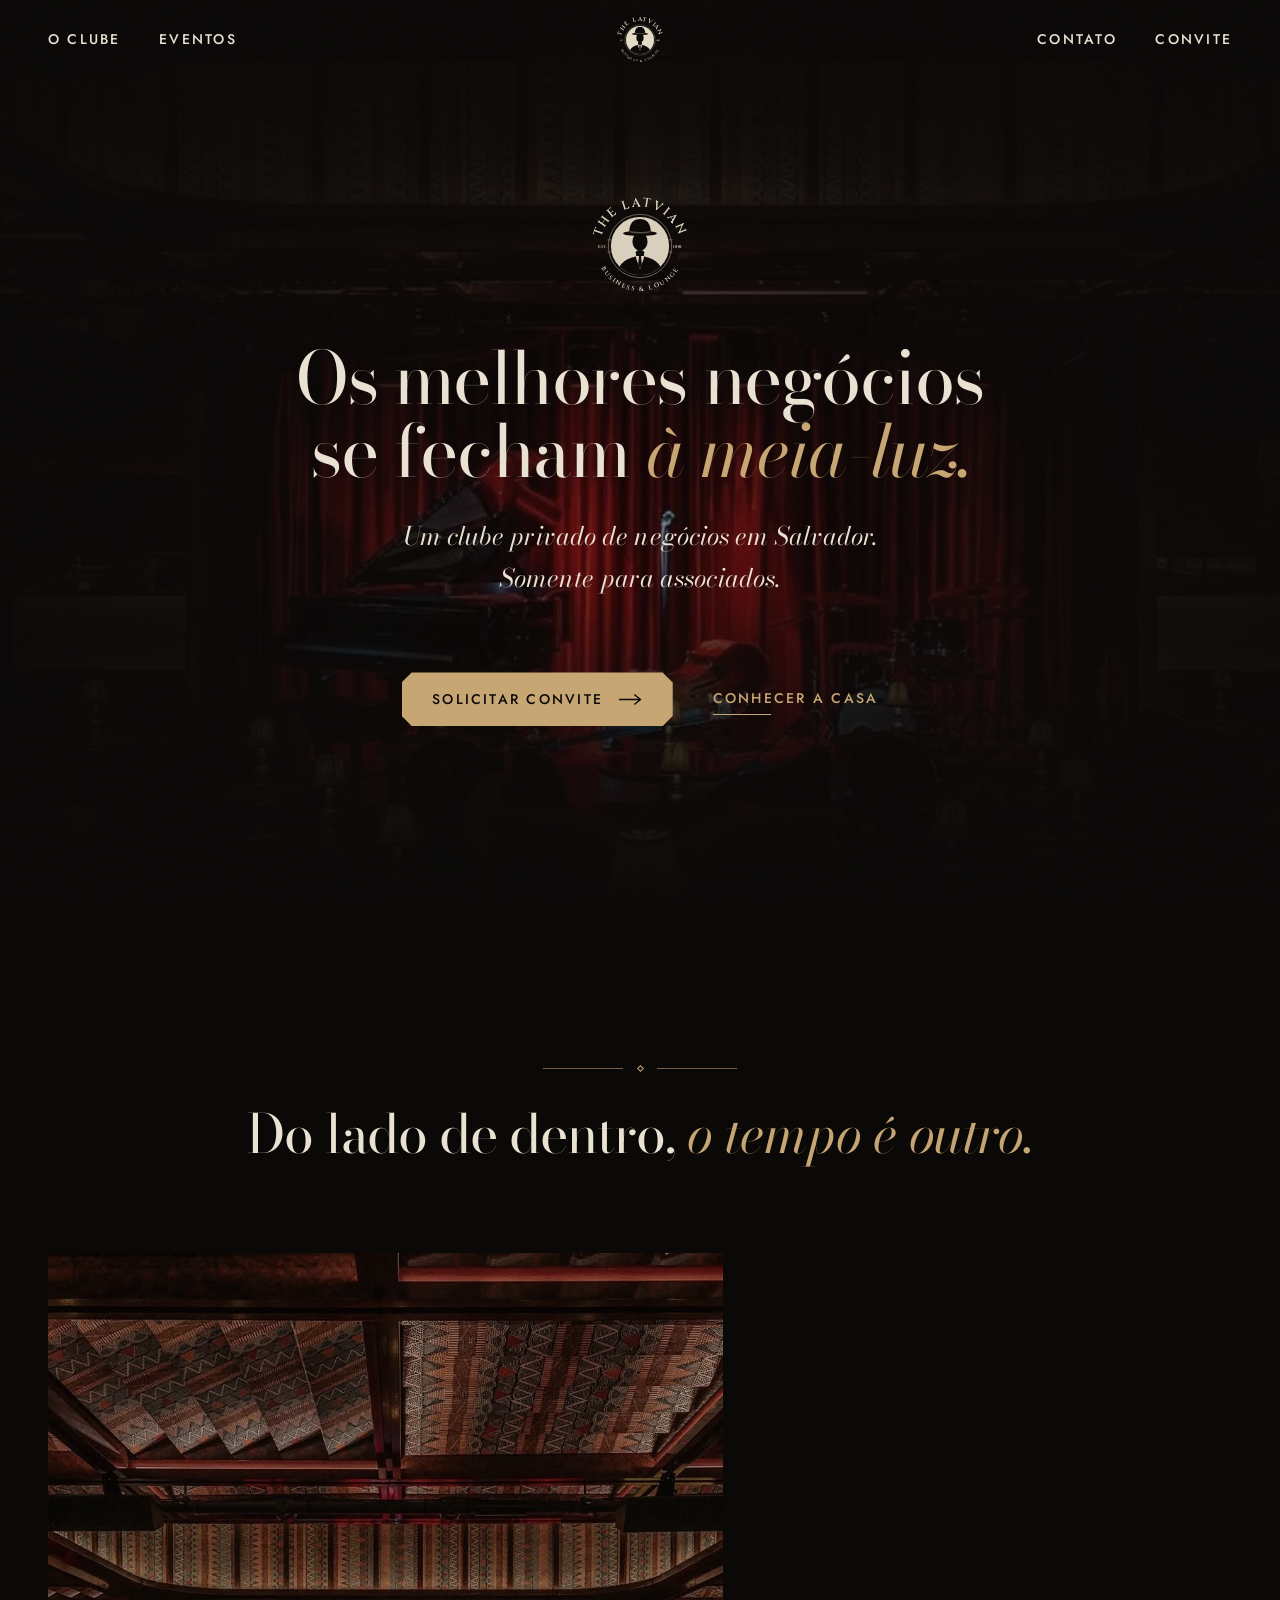
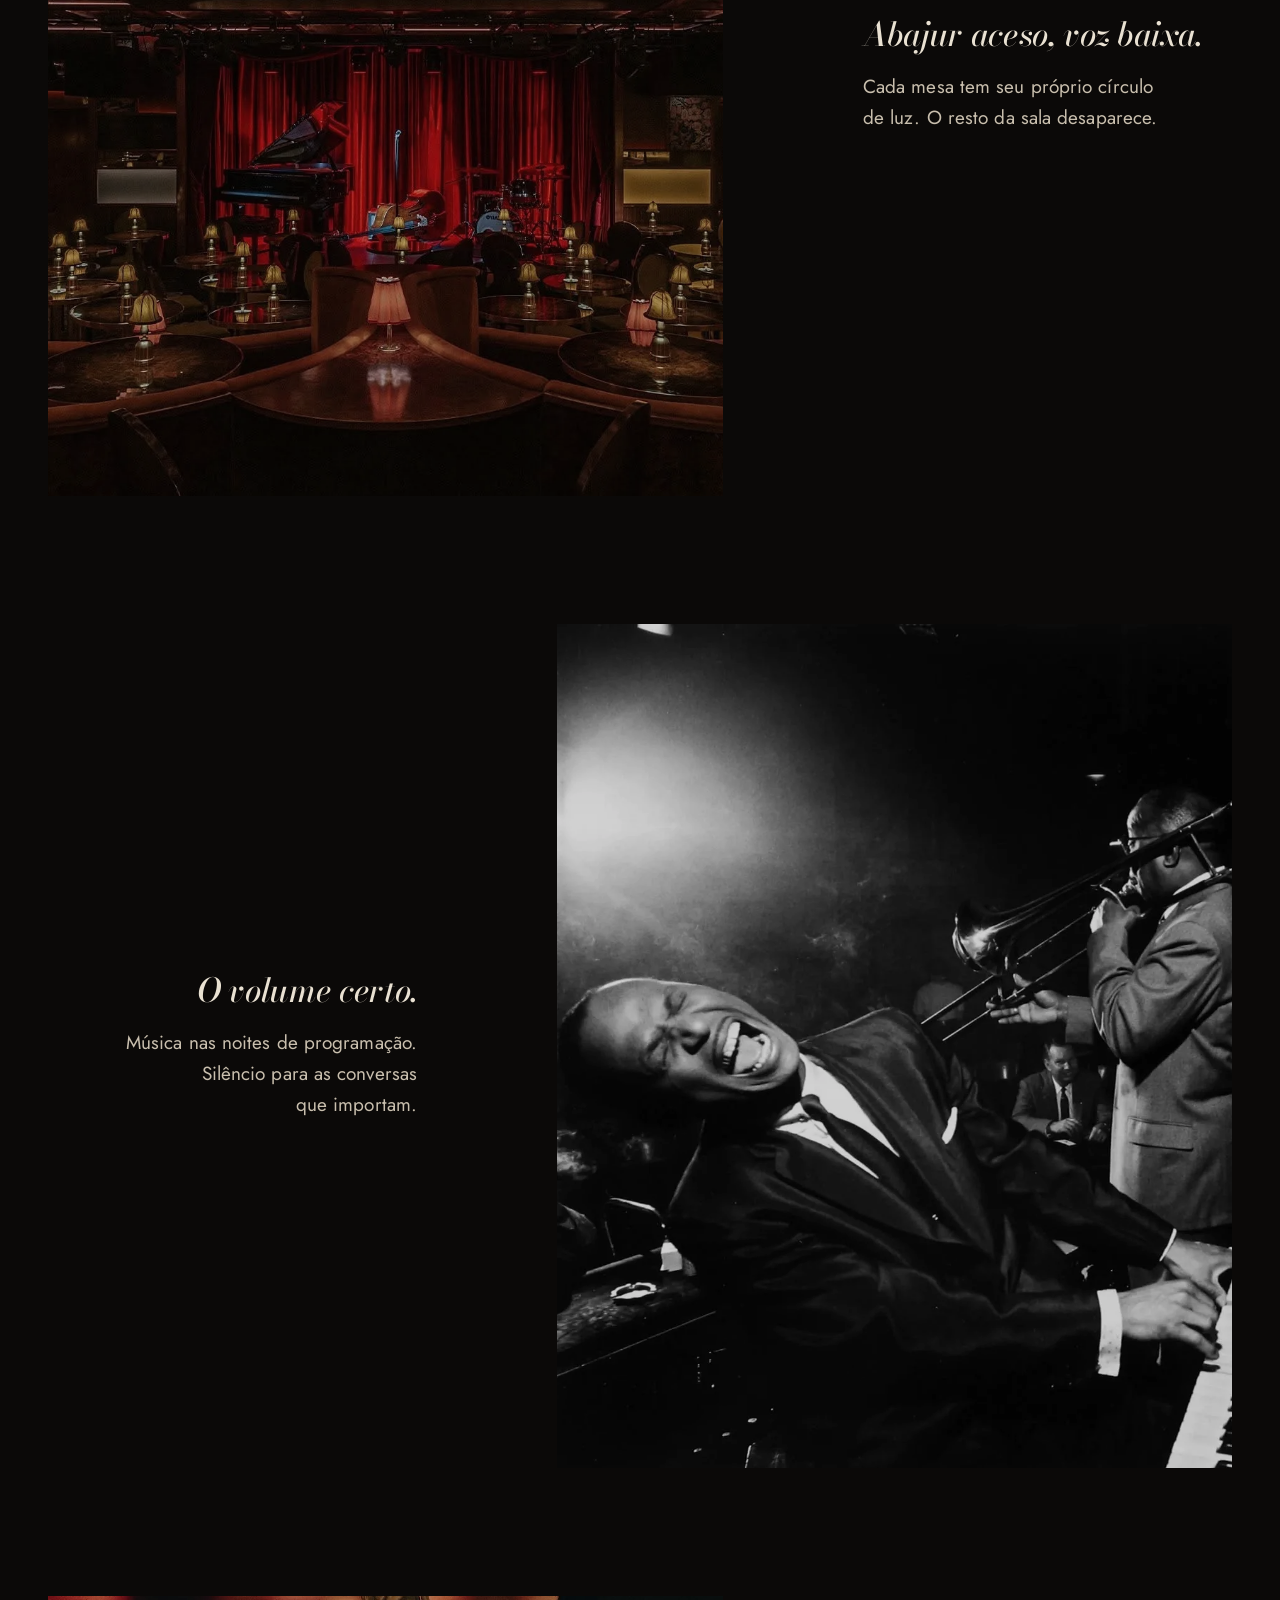
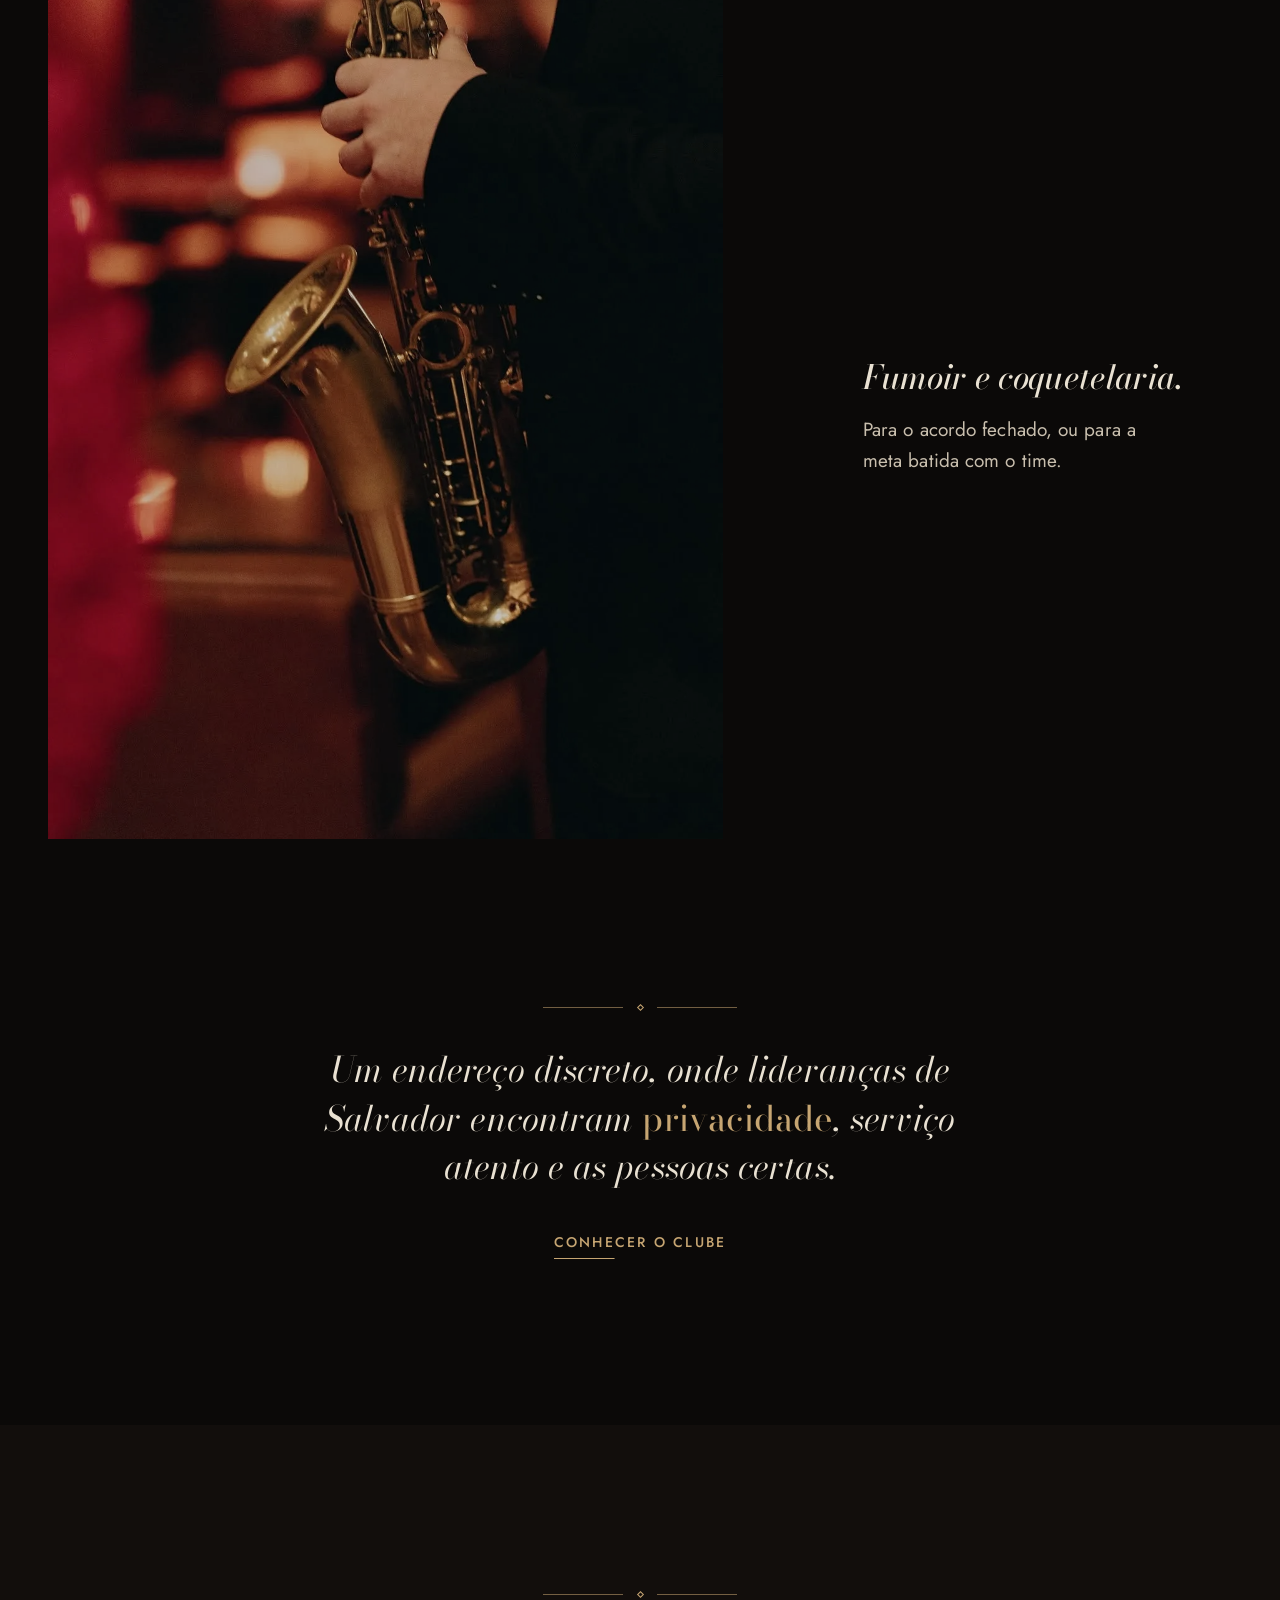
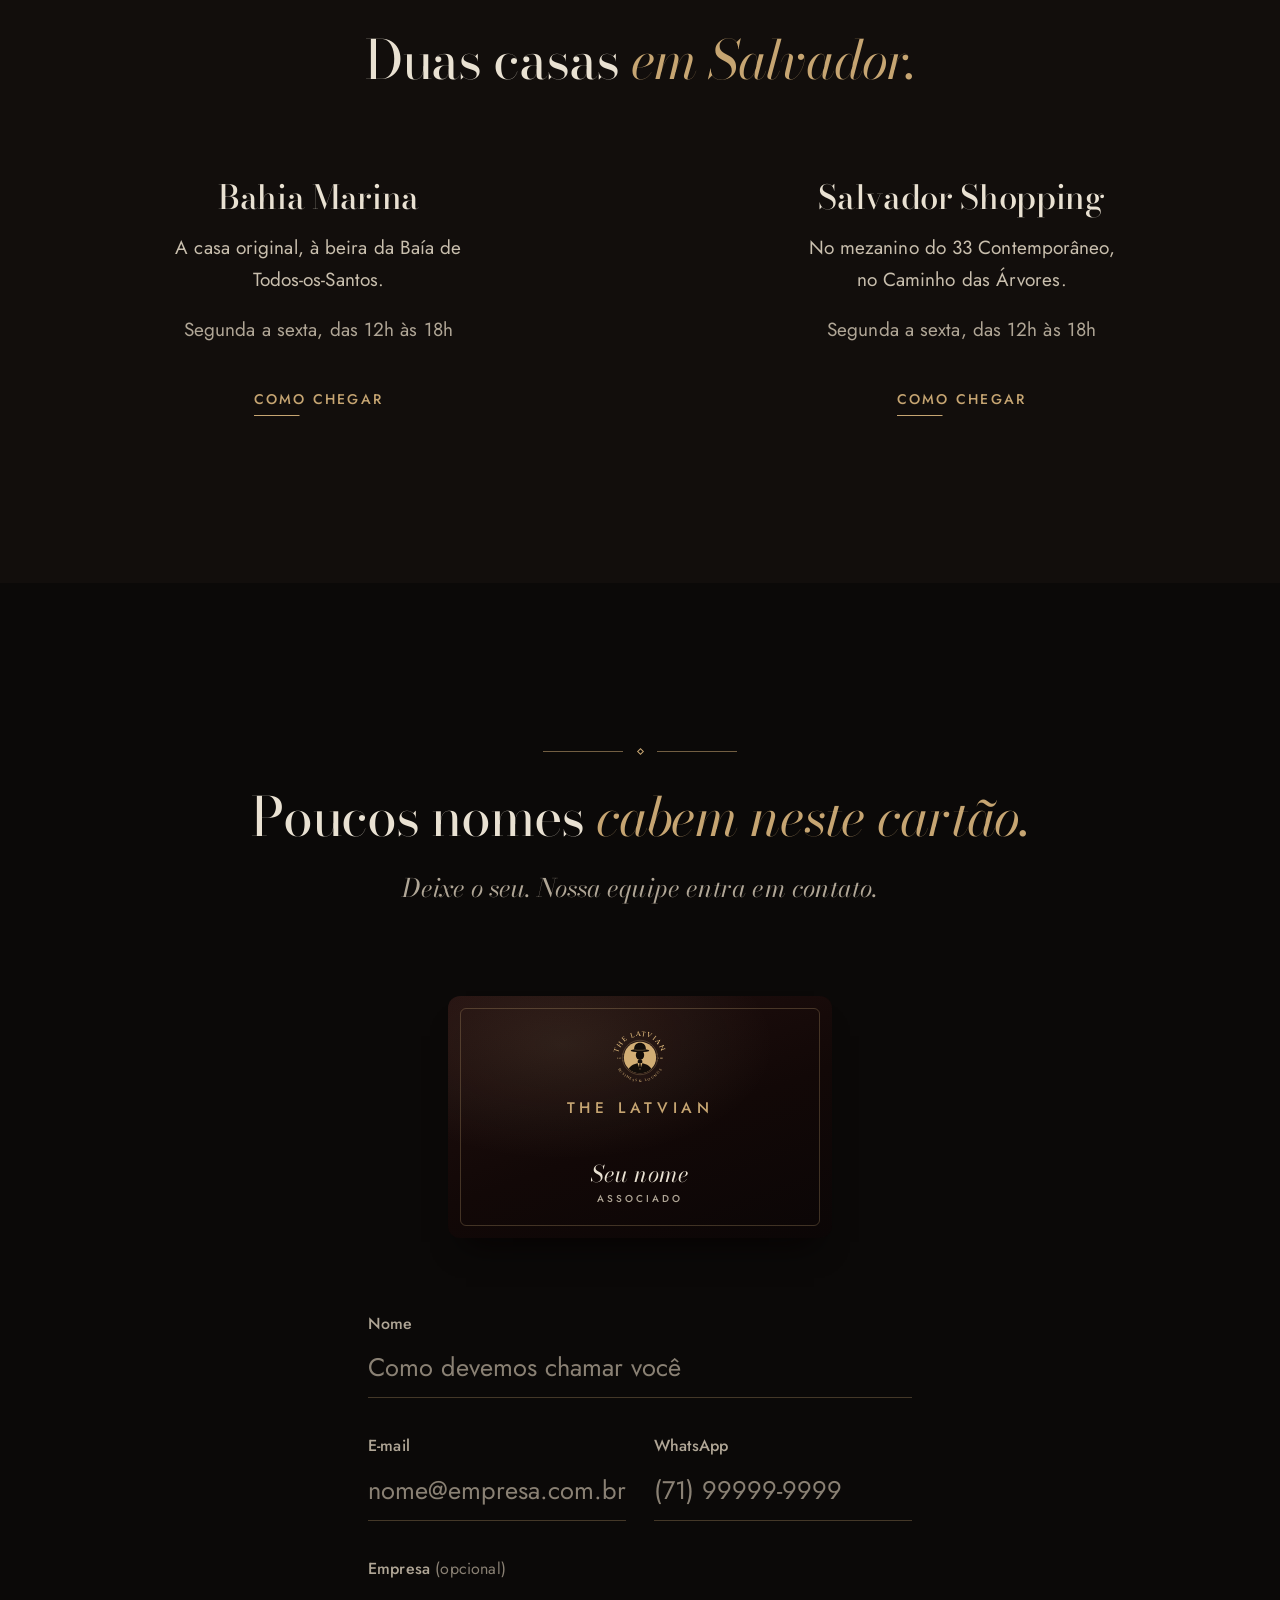
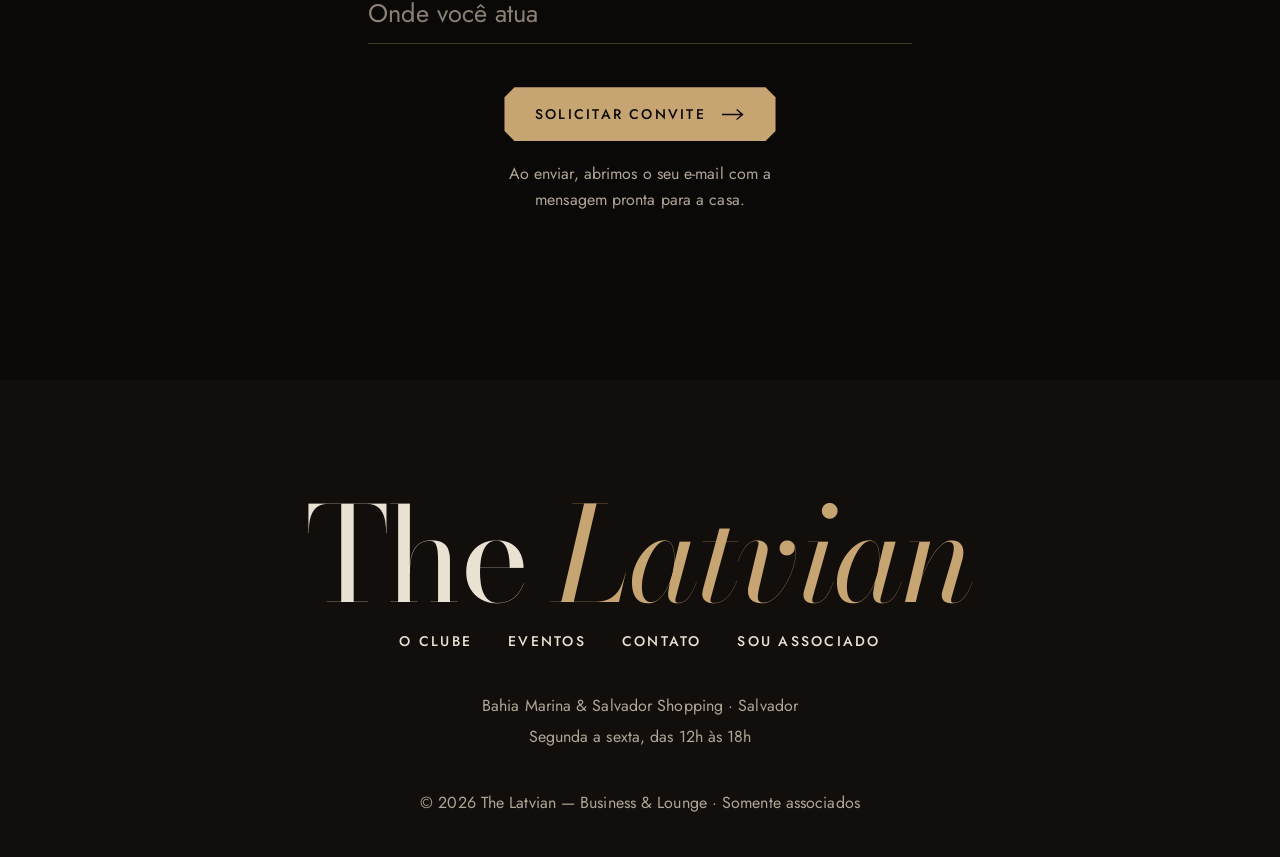
==== commit d41cc970: "Troca a tipografia e os botões por um par clássico-moderno - Títulos em Bodoni Moda (Didone variável" ====
--- a/site/index.html
+++ b/site/index.html
@@ -14,8 +14,8 @@
 <meta property="og:url" content="https://www.latvian.com.br/">
 <link rel="canonical" href="https://www.latvian.com.br/">
 <link rel="icon" href="assets/img/favicon.svg" type="image/svg+xml">
-<link rel="preload" href="assets/fonts/eb-garamond-latin-400-normal.woff2" as="font" type="font/woff2" crossorigin>
-<link rel="preload" href="assets/fonts/eb-garamond-latin-400-italic.woff2" as="font" type="font/woff2" crossorigin>
+<link rel="preload" href="assets/fonts/bodoni-moda-latin-var-normal.woff2" as="font" type="font/woff2" crossorigin>
+<link rel="preload" href="assets/fonts/jost-latin-var-normal.woff2" as="font" type="font/woff2" crossorigin>
 <link rel="stylesheet" href="assets/css/style.css">
 <script src="assets/js/main.js" defer></script>
 </head>
--- a/site/assets/css/style.css
+++ b/site/assets/css/style.css
@@ -1,11 +1,11 @@
 /* The Latvian — Business & Lounge
-   Clássico e reservado: sala à meia-luz, versaletes, ornamento fino e muito silêncio.
+   Clássico e moderno: o Didone de 1800 (Bodoni Moda) nos títulos, o geométrico dos anos 1920 (Jost,
+   herdeira da Futura, a letra da era dos speakeasies) no texto, na navegação e nos botões.
    Superfícies se separam por tom e espaço; o único filete que sobra é o ornamento da marca. */
 
-@font-face { font-family: "EB Garamond"; src: url("../fonts/eb-garamond-latin-400-normal.woff2") format("woff2"); font-weight: 400; font-display: swap; }
-@font-face { font-family: "EB Garamond"; src: url("../fonts/eb-garamond-latin-400-italic.woff2") format("woff2"); font-weight: 400; font-style: italic; font-display: swap; }
-@font-face { font-family: "EB Garamond"; src: url("../fonts/eb-garamond-latin-500-normal.woff2") format("woff2"); font-weight: 500; font-display: swap; }
-@font-face { font-family: "EB Garamond"; src: url("../fonts/eb-garamond-latin-500-italic.woff2") format("woff2"); font-weight: 500; font-style: italic; font-display: swap; }
+@font-face { font-family: "Bodoni Moda"; src: url("../fonts/bodoni-moda-latin-var-normal.woff2") format("woff2-variations"), url("../fonts/bodoni-moda-latin-var-normal.woff2") format("woff2"); font-weight: 400 900; font-display: swap; }
+@font-face { font-family: "Bodoni Moda"; src: url("../fonts/bodoni-moda-latin-var-italic.woff2") format("woff2-variations"), url("../fonts/bodoni-moda-latin-var-italic.woff2") format("woff2"); font-weight: 400 900; font-style: italic; font-display: swap; }
+@font-face { font-family: "Jost"; src: url("../fonts/jost-latin-var-normal.woff2") format("woff2-variations"), url("../fonts/jost-latin-var-normal.woff2") format("woff2"); font-weight: 300 700; font-display: swap; }
 
 :root {
   /* Sala */
@@ -24,15 +24,18 @@
   --line: rgba(198, 165, 114, .3);
   --danger: #e59a82;
 
-  --serif: "EB Garamond", "Garamond", "Times New Roman", serif;
+  --display: "Bodoni Moda", "Bodoni 72", "Didot", "Times New Roman", serif;
+  --sans: "Jost", "Futura", "Century Gothic", "Avenir Next", system-ui, sans-serif;
+  --t-ui: .875rem;        /* navegação, botões e rótulos: Jost em caixa-alta espaçada */
+  --track-ui: .16em;
 
   /* Seis tamanhos fazem todo o trabalho */
   --t-small: 1rem;
-  --t-body: clamp(1.125rem, 1.07rem + .2vw, 1.25rem);
+  --t-body: clamp(1.0625rem, 1rem + .25vw, 1.1875rem);
   --t-lead: clamp(1.3rem, 1.15rem + .55vw, 1.6rem);
   --t-h3: clamp(1.6rem, 1.35rem + .9vw, 2.2rem);
   --t-h2: clamp(2.2rem, 1.6rem + 2.2vw, 3.6rem);
-  --t-h1: clamp(2.7rem, 1.8rem + 3.6vw, 5.2rem);
+  --t-h1: clamp(2.3rem, 1.65rem + 3.6vw, 5.2rem);
 
   --gutter: clamp(1.25rem, .8rem + 2vw, 3rem);
   --section: clamp(6rem, 4rem + 8vw, 12rem);
@@ -51,10 +54,11 @@
   margin: 0;
   background: var(--ink);
   color: var(--ivory-2);
-  font-family: var(--serif);
+  font-family: var(--sans);
   font-size: var(--t-body);
-  line-height: 1.6;
-  font-variant-numeric: oldstyle-nums;
+  font-weight: 400;
+  line-height: 1.65;
+  letter-spacing: .005em;
   -webkit-font-smoothing: antialiased;
   text-rendering: optimizeLegibility;
 }
@@ -73,9 +77,10 @@
 ::-webkit-scrollbar-track { background: var(--ink); }
 ::-webkit-scrollbar-thumb { background: var(--wine-2); }
 
-h1, h2, h3 { font-family: var(--serif); font-weight: 400; margin: 0; color: var(--ivory); letter-spacing: -.01em; text-wrap: balance; }
-h1 { font-size: var(--t-h1); line-height: 1.04; }
-h2 { font-size: var(--t-h2); line-height: 1.08; }
+h1, h2, h3 { font-family: var(--display); font-weight: 400; font-optical-sizing: auto; margin: 0; color: var(--ivory); letter-spacing: -.02em; text-wrap: balance; }
+h3 { font-weight: 500; letter-spacing: -.01em; }
+h1 { font-size: var(--t-h1); line-height: 1; }
+h2 { font-size: var(--t-h2); line-height: 1.04; }
 h3 { font-size: var(--t-h3); line-height: 1.2; }
 h1 em, h2 em, h3 em { color: var(--gilt); }
 p { margin: 0 0 1em; text-wrap: pretty; }
@@ -94,30 +99,52 @@
 .focus-55 { object-position: 50% 55% !important; }
 .focus-70 { object-position: 50% 70% !important; }
 
-/* Versaletes: a voz da navegação e dos botões (nunca rótulo acima de título) */
-.caps { font-variant-caps: all-small-caps; letter-spacing: .2em; font-size: var(--t-small); line-height: 1.4; }
+/* Voz da interface: Jost em caixa-alta espaçada (navegação, botões, rótulos de campo) */
+.caps { font-family: var(--sans); font-weight: 500; text-transform: uppercase; letter-spacing: var(--track-ui); font-size: var(--t-ui); line-height: 1.4; }
 
 /* Ornamento da marca: dois filetes e um losango. É o único filete do site. */
 .ornament { display: flex; align-items: center; justify-content: center; gap: .9rem; color: var(--gilt); margin-block: 0 2.25rem; }
 .ornament::before, .ornament::after { content: ""; height: 1px; width: clamp(2.5rem, 8vw, 5rem); background: currentColor; opacity: .55; } /* taste-skill-ignore: ornamento da marca */
 .ornament i { width: 5px; height: 5px; border: 1px solid currentColor; transform: rotate(45deg); } /* taste-skill-ignore: losango do ornamento */
 
-/* Ações */
+/* Ações
+   Botão principal: placa de latão com cantos chanfrados (o octógono das portas e espelhos art déco),
+   texto em Jost e uma seta desenhada que se alonga no hover. Um por tela. */
 .btn {
-  display: inline-flex; align-items: center; justify-content: center; gap: .8em;
-  min-height: 3.1rem; padding: .85rem 2.1rem;
-  font-family: var(--serif); font-size: var(--t-small); font-variant-caps: all-small-caps; letter-spacing: .22em;
-  color: var(--gilt-hi); background: transparent; border-radius: 0;
-  border: 1px solid var(--gilt); outline: 1px solid var(--line); outline-offset: 4px; /* taste-skill-ignore: moldura dupla da marca */
+  --cut: 10px;
+  position: relative; display: inline-flex; align-items: center; justify-content: center; gap: 1rem;
+  min-height: 3.35rem; padding: .95rem 1.6rem .95rem 1.9rem;
+  font-family: var(--sans); font-size: var(--t-ui); font-weight: 500; text-transform: uppercase; letter-spacing: var(--track-ui); line-height: 1;
+  color: var(--ink); background: var(--gilt); border: 0; border-radius: 0;
+  clip-path: polygon(var(--cut) 0, calc(100% - var(--cut)) 0, 100% var(--cut), 100% calc(100% - var(--cut)), calc(100% - var(--cut)) 100%, var(--cut) 100%, 0 calc(100% - var(--cut)), 0 var(--cut));
   text-decoration: none; cursor: pointer;
-  transition: background-color .5s var(--ease), color .5s var(--ease), outline-offset .5s var(--ease), transform .2s var(--ease);
-}
-.btn:hover { background: var(--gilt); color: var(--ink); outline-offset: 6px; }
+  transition: background-color .45s var(--ease), color .45s var(--ease), transform .2s var(--ease);
+}
+.btn::after {
+  content: ""; flex: none; width: 1.4rem; height: .7rem; background: currentColor;
+  -webkit-mask: url("data:image/svg+xml,%3Csvg xmlns='http://www.w3.org/2000/svg' viewBox='0 0 48 12'%3E%3Cpath d='M0 6h46M40.5 1 46.5 6l-6 5' fill='none' stroke='%23000' stroke-width='1.4'/%3E%3C/svg%3E") right center / 48px 12px no-repeat;
+          mask: url("data:image/svg+xml,%3Csvg xmlns='http://www.w3.org/2000/svg' viewBox='0 0 48 12'%3E%3Cpath d='M0 6h46M40.5 1 46.5 6l-6 5' fill='none' stroke='%23000' stroke-width='1.4'/%3E%3C/svg%3E") right center / 48px 12px no-repeat;
+  transition: transform .5s var(--ease);
+}
+.btn:hover { background: var(--gilt-hi); color: var(--ink); }
+.btn { padding-right: 1.95rem; }
+.btn:hover::after { transform: translateX(.35rem); }
 .btn:active { transform: translateY(1px); }
-.btn:focus-visible { outline: 1px solid var(--gilt-hi); outline-offset: 6px; }
+.btn:focus-visible { outline: none; box-shadow: inset 0 0 0 2px var(--ink), inset 0 0 0 3px var(--gilt-hi); } /* taste-skill-ignore: anel de foco dentro do recorte */
 .btn[disabled], .btn[aria-busy="true"] { opacity: .6; cursor: progress; }
-.link { font-style: italic; color: var(--gilt); text-decoration: underline; text-decoration-color: var(--line); text-underline-offset: .3em; }
-.link:hover { text-decoration-color: var(--gilt); }
+.btn[aria-busy="true"]::after { transform: none; }
+
+/* Link secundário: caixa-alta em latão, com um filete que se completa no hover */
+.link {
+  position: relative; display: inline-block; padding-block: .35rem .45rem;
+  font-family: var(--sans); font-size: var(--t-ui); font-weight: 500; text-transform: uppercase; letter-spacing: var(--track-ui); line-height: 1.35;
+  color: var(--gilt); text-decoration: none;
+}
+.link .visually-hidden { text-transform: none; letter-spacing: 0; }
+.link::after { content: ""; position: absolute; left: 0; right: 0; bottom: 0; height: 1px; background: currentColor; transform: scaleX(.35); transform-origin: left; transition: transform .5s var(--ease); } /* taste-skill-ignore: sublinhado do link */
+.link:hover, .link:focus-visible { color: var(--gilt-hi); }
+.link:hover::after, .link:focus-visible::after { transform: scaleX(1); }
+@media (prefers-reduced-motion: reduce) { .btn::after, .link::after { transition: none; } }
 .actions { display: flex; flex-wrap: wrap; align-items: center; justify-content: center; gap: 1.25rem 2.5rem; }
 
 /* Cabeçalho: simétrico, emblema ao centro. Ao rolar, ganha um degrau de tom. */
@@ -126,12 +153,12 @@
 .site-header .wrap { display: grid; grid-template-columns: 1fr auto 1fr; align-items: center; min-height: 5rem; }
 .site-header nav { display: flex; gap: clamp(1.5rem, 3vw, 3rem); }
 .site-header nav:last-of-type { justify-content: flex-end; }
-.site-header nav a { text-decoration: none; font-variant-caps: all-small-caps; letter-spacing: .2em; font-size: var(--t-small); color: var(--ivory); padding-block: .6rem; }
+.site-header nav a { text-decoration: none; font-weight: 500; text-transform: uppercase; letter-spacing: var(--track-ui); font-size: var(--t-ui); color: var(--ivory); padding-block: .6rem; }
 .site-header nav a:hover, .site-header nav a[aria-current="page"] { color: var(--gilt); }
 .brand { display: block; text-decoration: none; transition: opacity .6s var(--ease); }
 .brand img { width: 3.4rem; height: 3.4rem; transition: transform .8s var(--ease); }
 .brand:hover img { transform: rotate(-8deg); }
-.menu-toggle { display: none; background: none; border: 0; color: var(--ivory); font-family: var(--serif); font-variant-caps: all-small-caps; letter-spacing: .2em; font-size: var(--t-small); padding: .6rem 0; min-height: 2.75rem; cursor: pointer; }
+.menu-toggle { display: none; background: none; border: 0; color: var(--ivory); font-family: var(--sans); font-weight: 500; text-transform: uppercase; letter-spacing: var(--track-ui); font-size: var(--t-ui); padding: .6rem 0; min-height: 2.75rem; cursor: pointer; }
 .menu-toggle:hover { color: var(--gilt); }
 @media (max-width: 900px) {
   .site-header nav { display: none; }
@@ -147,8 +174,8 @@
 .mobile-menu__top .brand { grid-column: 2; }
 .mobile-menu__top .menu-toggle { grid-column: 3; justify-self: end; display: inline-flex; }
 .mobile-menu nav { display: grid; gap: .4rem; margin: auto 0; }
-.mobile-menu nav a { font-size: var(--t-h2); line-height: 1.3; text-decoration: none; color: var(--ivory); }
-.mobile-menu nav a[aria-current="page"] { font-style: italic; color: var(--gilt); }
+.mobile-menu nav a { font-family: var(--display); font-size: var(--t-h2); line-height: 1.3; text-decoration: none; color: var(--ivory); }
+.mobile-menu nav a[aria-current="page"] { font-family: var(--display); font-style: italic; color: var(--gilt); }
 .mobile-menu .btn { width: 100%; max-width: 22rem; }
 body.menu-open { overflow: hidden; }
 
@@ -166,14 +193,14 @@
 .hero__inner { padding-block: 7rem 6rem; display: grid; justify-items: center; }
 .hero__emblem { width: clamp(5.5rem, 9vw, 7rem); margin-bottom: 2.5rem; opacity: .95; }
 .hero h1 { max-width: 17ch; }
-.hero__lede { margin-top: 1.75rem; font-style: italic; font-size: var(--t-lead); color: var(--ivory); max-width: 32ch; }
+.hero__lede { margin-top: 1.75rem; font-family: var(--display); font-style: italic; font-size: var(--t-lead); color: var(--ivory); max-width: 32ch; }
 .hero .actions { margin-top: 3rem; }
 
 /* Seções */
 .section { padding-block: var(--section) 0; }
 .section--last { padding-bottom: var(--section); }
 .head { text-align: center; margin-bottom: clamp(3rem, 7vw, 6rem); }
-.head p { margin: 1.5rem auto 0; max-width: 36ch; color: var(--mist); font-size: var(--t-lead); font-style: italic; line-height: 1.45; }
+.head p { margin: 1.5rem auto 0; max-width: 36ch; color: var(--mist); font-size: var(--t-lead); font-family: var(--display); font-style: italic; line-height: 1.45; }
 .head--left { text-align: left; }
 .head--left .ornament { justify-content: flex-start; }
 .head--left p { margin-inline: 0; }
@@ -203,15 +230,15 @@
 
 /* Citação do clube: uma frase, no tamanho de afirmação */
 .statement { text-align: center; }
-.statement blockquote { margin: 0; color: var(--ivory); font-size: clamp(1.5rem, 1.15rem + 1.3vw, 2.25rem); line-height: 1.38; font-style: italic; }
+.statement blockquote { margin: 0; color: var(--ivory); font-size: clamp(1.5rem, 1.15rem + 1.3vw, 2.25rem); line-height: 1.38; font-family: var(--display); font-style: italic; }
 .statement blockquote em { font-style: normal; color: var(--gilt); }
-.statement .link { display: inline-block; margin-top: 2rem; }
+.statement .link { margin-top: 2.25rem; }
 
 /* Duas casas: num campo de tom, separadas por espaço */
 .houses { display: grid; grid-template-columns: repeat(2, minmax(0, 1fr)); gap: clamp(3rem, 8vw, 8rem); text-align: center; }
 .house h3 { margin-bottom: .9rem; }
 .house p { max-width: 28ch; margin-inline: auto; }
-.house__hours { color: var(--mist); font-style: italic; margin-top: .6rem; }
+.house__hours { color: var(--mist); margin-top: .6rem; }
 .house .link { display: inline-block; margin-top: 1.25rem; }
 @media (max-width: 760px) { .houses { grid-template-columns: 1fr; } }
 
@@ -222,8 +249,8 @@
 .form__row { display: grid; grid-template-columns: 1fr 1fr; gap: 2.2rem 1.75rem; }
 @media (max-width: 560px) { .form__row { grid-template-columns: 1fr; } }
 .field { display: grid; gap: .35rem; }
-.field label { font-variant-caps: all-small-caps; letter-spacing: .2em; font-size: var(--t-small); color: var(--mist); }
-.field .optional { font-variant-caps: normal; letter-spacing: 0; font-style: italic; }
+.field label { font-weight: 500; font-size: var(--t-small); letter-spacing: .01em; color: var(--mist); }
+.field .optional { font-weight: 400; color: var(--hint); }
 .field input, .field select, .field textarea {
   width: 100%; font: inherit; font-size: var(--t-lead); color: var(--ivory); background: transparent;
   border: 0; border-bottom: 1px solid var(--line); border-radius: 0; padding: .3rem 0 .5rem; caret-color: var(--gilt); /* taste-skill-ignore: campo de formulário */
@@ -232,18 +259,18 @@
 .field select { appearance: none; background-image: url("data:image/svg+xml,%3Csvg xmlns='http://www.w3.org/2000/svg' viewBox='0 0 16 16' fill='none' stroke='%23c6a572' stroke-width='1'%3E%3Cpath d='M3 6l5 5 5-5'/%3E%3C/svg%3E"); background-repeat: no-repeat; background-position: right .1rem center; background-size: .9rem; padding-right: 1.6rem; }
 .field select option { background: var(--ink-2); color: var(--ivory); }
 .field textarea { resize: vertical; min-height: 5.5rem; font-size: var(--t-body); }
-.field input::placeholder, .field textarea::placeholder { color: var(--hint); font-style: italic; opacity: 1; }
+.field input::placeholder, .field textarea::placeholder { color: var(--hint); opacity: 1; }
 .field input:focus, .field select:focus, .field textarea:focus { outline: none; border-bottom-color: var(--gilt); }
 .field input:-webkit-autofill { -webkit-text-fill-color: var(--ivory); transition: background-color 9999s; }
 .field[data-invalid] input, .field[data-invalid] select, .field[data-invalid] textarea { border-bottom-color: var(--danger); }
-.field__error { margin: 0; color: var(--danger); font-size: var(--t-small); font-style: italic; }
+.field__error { margin: 0; color: var(--danger); font-size: var(--t-small); }
 .field__error:empty { display: none; }
 .form__foot { display: grid; justify-items: center; gap: 1.25rem; text-align: center; margin-top: .5rem; }
-.form__note { margin: 0; font-style: italic; font-size: var(--t-small); color: var(--mist); max-width: 32ch; }
+.form__note { margin: 0; font-size: var(--t-small); color: var(--mist); max-width: 32ch; }
 .form__status { margin: 0; padding: 1.25rem 1.5rem; background: var(--ink-2); text-align: center; }
 .form__status[hidden] { display: none; }
 .form__status[data-tone="error"] { background: var(--wine); color: #f2c6b6; }
-.form__status strong { display: block; font-weight: 400; font-style: italic; font-size: var(--t-lead); color: var(--gilt); }
+.form__status strong { display: block; font-weight: 400; font-family: var(--display); font-style: italic; font-size: var(--t-lead); color: var(--gilt); }
 .form__status a { color: var(--gilt-hi); }
 .form.is-sent .field, .form.is-sent .form__row, .form.is-sent .form__foot { display: none; }
 .form.is-sent .form__status { padding-block: 2.5rem; }
@@ -263,9 +290,9 @@
 .member-card.is-tilting { transition: transform .12s linear; }
 .member-card__inner { position: absolute; inset: 0; padding: 8cqw 9cqw; display: grid; grid-template-rows: auto 1fr auto; justify-items: center; text-align: center; }
 .member-card__emblem { width: 16cqw; aspect-ratio: 1; }
-.member-card__house { font-variant-caps: all-small-caps; letter-spacing: .3em; font-size: 4cqw; color: var(--gilt); margin-top: 2cqw; }
-.member-card__name { align-self: end; display: block; font-style: italic; font-size: 6cqw; line-height: 1.2; color: var(--ivory); min-height: 1.2em; max-width: 70cqw; overflow: hidden; text-overflow: ellipsis; white-space: nowrap; }
-.member-card__label { display: block; font-variant-caps: all-small-caps; letter-spacing: .3em; font-size: 3.2cqw; color: var(--mist); margin-top: 1cqw; }
+.member-card__house { font-weight: 500; text-transform: uppercase; letter-spacing: .3em; font-size: 4cqw; color: var(--gilt); margin-top: 2cqw; }
+.member-card__name { align-self: end; display: block; font-family: var(--display); font-style: italic; font-size: 6cqw; line-height: 1.2; color: var(--ivory); min-height: 1.2em; max-width: 70cqw; overflow: hidden; text-overflow: ellipsis; white-space: nowrap; }
+.member-card__label { display: block; font-weight: 500; text-transform: uppercase; letter-spacing: .3em; font-size: 2.6cqw; color: var(--mist); margin-top: 1cqw; }
 .member-card__name.is-engraving { animation: engrave .7s var(--ease); }
 @keyframes engrave { from { color: var(--gilt-hi); opacity: .4; } }
 @media (prefers-reduced-motion: reduce) { .member-card, .member-card.is-tilting { transition: none; transform: none; } .member-card__name.is-engraving { animation: none; } }
@@ -278,7 +305,7 @@
 .page-hero + .section { padding-top: clamp(4rem, 2.5rem + 5vw, 8rem); }
 .page-hero__inner { padding-block: 9rem 5rem; display: grid; justify-items: center; }
 .page-hero__actions { margin-top: 2.5rem; }
-.page-hero p { margin-top: 1.5rem; font-style: italic; font-size: var(--t-lead); color: var(--ivory); max-width: 34ch; }
+.page-hero p { margin-top: 1.5rem; font-family: var(--display); font-style: italic; font-size: var(--t-lead); color: var(--ivory); max-width: 34ch; }
 
 /* Princípios e formatos: título grande à esquerda, frase à direita, separados por espaço */
 .principles { list-style: none; margin: 0; padding: 0; display: grid; gap: clamp(2.5rem, 5vw, 4.5rem); }
@@ -295,7 +322,7 @@
 .hour:nth-child(2) img { transition-delay: .25s; }
 .hour:nth-child(3) img { transition-delay: .5s; }
 .hour:nth-child(4) img { transition-delay: .75s; }
-.hour time { display: block; font-size: var(--t-h2); line-height: 1; color: var(--gilt); font-variant-numeric: lining-nums; margin-bottom: .6rem; }
+.hour time { display: block; font-family: var(--display); font-size: var(--t-h2); line-height: 1; color: var(--gilt); font-variant-numeric: lining-nums; margin-bottom: .6rem; }
 .hour h3 { font-style: italic; margin-bottom: .6rem; }
 .hour p { max-width: 26ch; }
 @media (max-width: 980px) { .day { grid-template-columns: repeat(2, minmax(0, 1fr)); row-gap: 4rem; } .hour:nth-child(3) img { transition-delay: 0s; } .hour:nth-child(4) img { transition-delay: .25s; } }
@@ -304,7 +331,7 @@
 
 /* Na casa: as comodidades como uma frase corrida, separadas pelo losango */
 .amenities { list-style: none; margin: 0 auto; padding: 0; display: grid; grid-template-columns: repeat(3, minmax(0, 1fr)); gap: 1.75rem clamp(1.5rem, 4vw, 3rem); max-width: 60rem; text-align: center; }
-.amenities li { display: grid; justify-items: center; gap: .9rem; font-style: italic; font-size: var(--t-h3); color: var(--ivory); line-height: 1.25; }
+.amenities li { display: grid; justify-items: center; gap: .9rem; font-family: var(--display); font-style: italic; font-size: var(--t-h3); color: var(--ivory); line-height: 1.25; }
 .amenities li::before { content: ""; width: 6px; height: 6px; border: 1px solid var(--gilt); transform: rotate(45deg); } /* taste-skill-ignore: losango do ornamento */
 @media (max-width: 760px) { .amenities { grid-template-columns: repeat(2, minmax(0, 1fr)); } }
 
@@ -312,7 +339,7 @@
 .plate { margin: var(--section) 0 0; }
 .plate img { width: 100%; height: clamp(18rem, 48vw, 40rem); object-fit: cover; filter: brightness(.7) saturate(.8); }
 .plate + .field-wine, .plate + .field-ink { margin-top: 0; }
-.plate figcaption { width: min(100% - 2 * var(--gutter), var(--wide)); margin: 1rem auto 0; color: var(--mist); font-style: italic; font-size: var(--t-small); }
+.plate figcaption { width: min(100% - 2 * var(--gutter), var(--wide)); margin: 1rem auto 0; color: var(--mist); font-size: var(--t-small); }
 
 /* Dividido: foto e texto lado a lado num campo de cor */
 .split { display: grid; grid-template-columns: repeat(12, minmax(0, 1fr)); gap: var(--gutter); align-items: center; }
@@ -321,32 +348,32 @@
 .split__text { grid-column: 8 / span 5; }
 .split__text .ornament { justify-content: flex-start; }
 .split__text h2 { margin-bottom: 1.5rem; }
-.split__text p { font-size: var(--t-lead); font-style: italic; line-height: 1.45; color: var(--mist); max-width: 30ch; margin-bottom: 2.5rem; }
+.split__text p { font-size: var(--t-lead); font-family: var(--display); font-style: italic; line-height: 1.45; color: var(--mist); max-width: 30ch; margin-bottom: 2.5rem; }
 @media (max-width: 820px) { .split { grid-template-columns: 1fr; text-align: center; } .split figure, .split__text { grid-column: 1; } .split__text p { margin-inline: auto; } .split__text .ornament { justify-content: center; } .split img { aspect-ratio: 4 / 3; } }
 
 /* Fechamento */
 .closing { text-align: center; display: grid; justify-items: center; gap: 1.5rem; }
 .closing img { width: clamp(4.5rem, 8vw, 6rem); opacity: .9; margin-bottom: .5rem; }
-.closing p { color: var(--mist); font-style: italic; font-size: var(--t-lead); max-width: 30ch; }
+.closing p { color: var(--mist); font-family: var(--display); font-style: italic; font-size: var(--t-lead); max-width: 30ch; }
 .closing .btn { margin-top: 1rem; }
 
 /* Contato */
 .contact { display: grid; grid-template-columns: minmax(0, .9fr) minmax(0, 1.1fr); gap: clamp(3rem, 8vw, 8rem); align-items: start; }
 .contact__aside figure { margin: 0 0 3rem; }
 .contact__aside img { width: 100%; aspect-ratio: 4 / 3; object-fit: cover; filter: brightness(.8) saturate(.8); }
-.contact .houses { grid-template-columns: 1fr; gap: 2.75rem; text-align: left; }
+.contact .houses { grid-template-columns: 1fr; gap: 4rem; text-align: left; }
 .contact .house p { margin-inline: 0; }
 .contact .house .link { margin-top: .75rem; }
 @media (max-width: 860px) { .contact { grid-template-columns: 1fr; } .contact .form { margin-inline: auto; } }
 
 /* Rodapé: um fechamento desenhado, o nome volta inteiro */
 .site-footer { background: var(--ink-2); padding-block: clamp(4.5rem, 9vw, 7rem) 2.5rem; text-align: center; color: var(--mist); font-size: var(--t-small); }
-.site-footer__name { margin: 0 0 2.5rem; font-size: clamp(3rem, 1rem + 9vw, 9rem); line-height: .95; letter-spacing: -.02em; color: var(--ivory); font-weight: 400; }
+.site-footer__name { font-family: var(--display); margin: 0 0 2.5rem; font-size: clamp(3rem, 1rem + 9vw, 9rem); line-height: .95; letter-spacing: -.02em; color: var(--ivory); font-weight: 400; }
 .site-footer__name em { color: var(--gilt); }
 .site-footer nav { display: flex; flex-wrap: wrap; justify-content: center; gap: .5rem 2.25rem; margin-bottom: 2rem; }
-.site-footer nav a { text-decoration: none; font-variant-caps: all-small-caps; letter-spacing: .2em; color: var(--ivory); padding-block: .5rem; }
+.site-footer nav a { text-decoration: none; font-weight: 500; text-transform: uppercase; letter-spacing: var(--track-ui); font-size: var(--t-ui); color: var(--ivory); padding-block: .5rem; }
 .site-footer nav a:hover { color: var(--gilt); }
-.site-footer p { margin: 0 0 .3rem; font-style: italic; }
+.site-footer p { margin: 0 0 .3rem; }
 .site-footer small { display: block; margin-top: 2.5rem; font-size: var(--t-small); }
 
 /* Movimento discreto */
